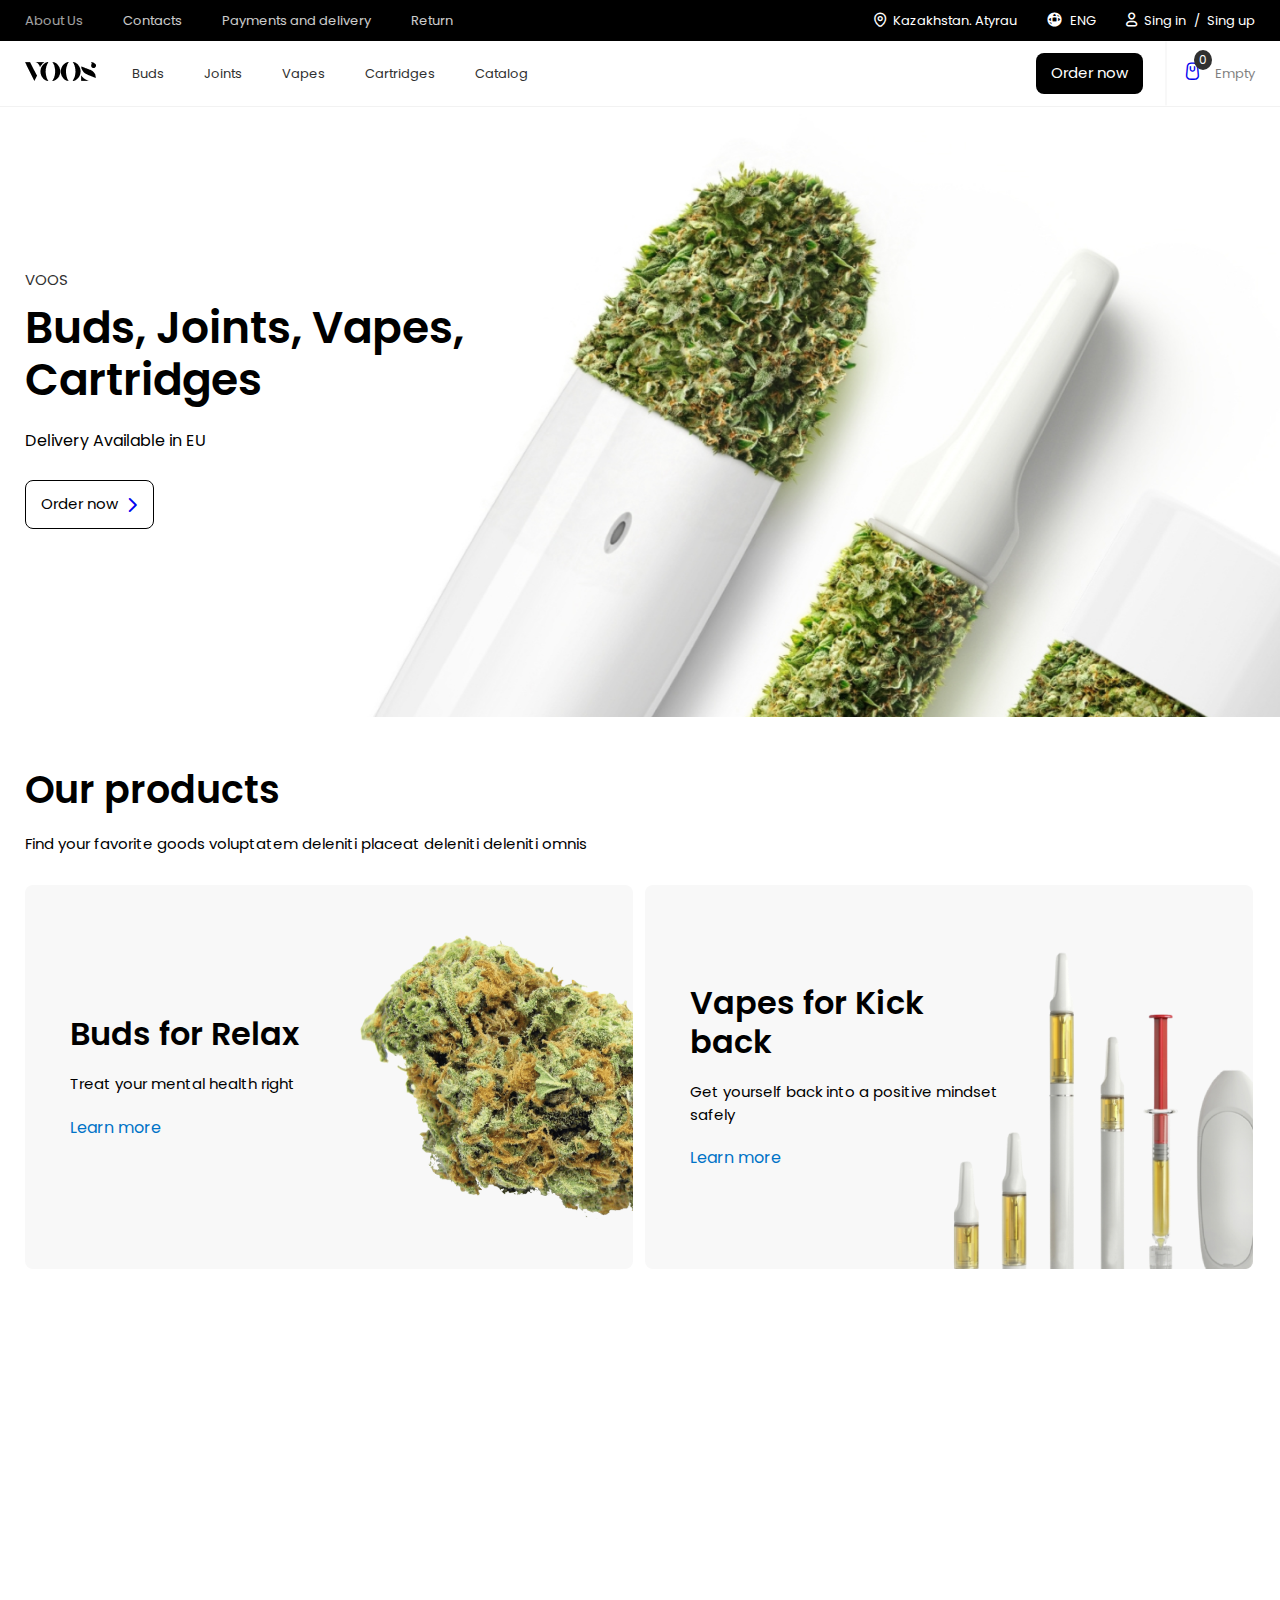
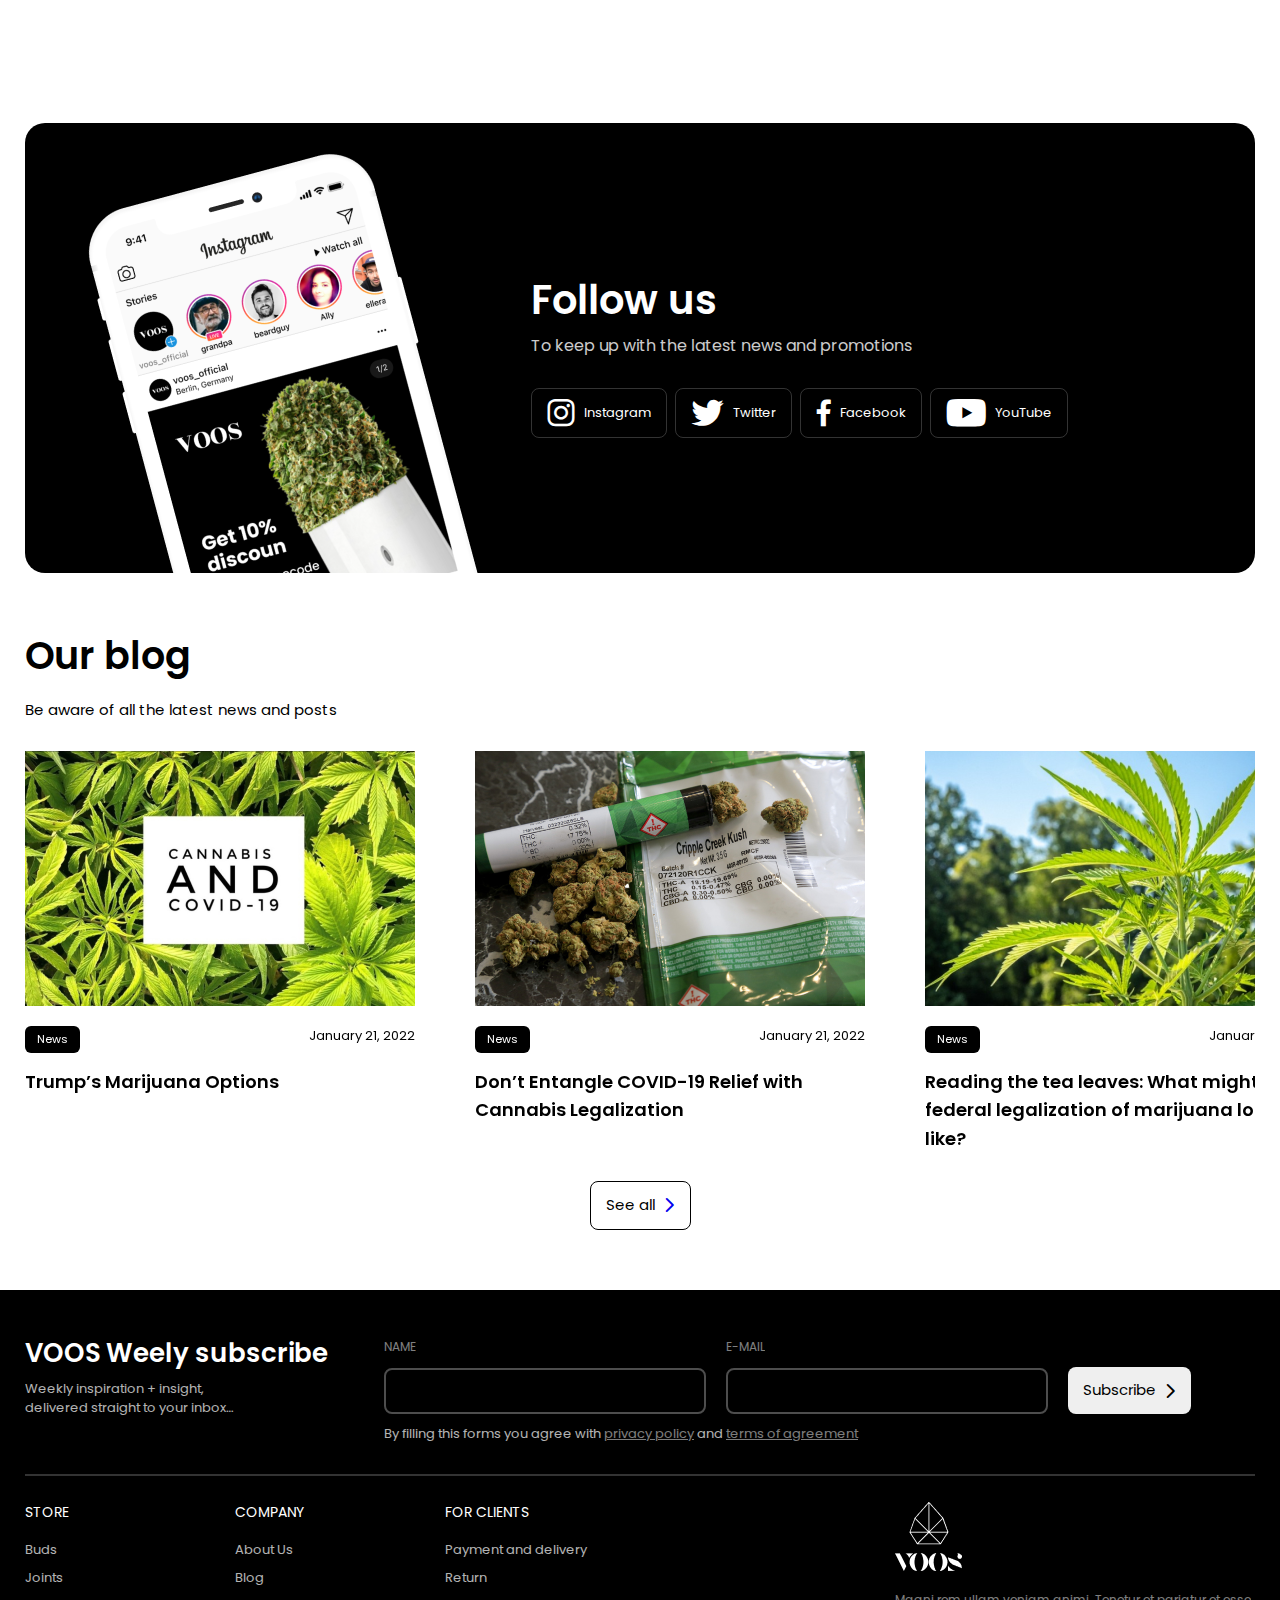
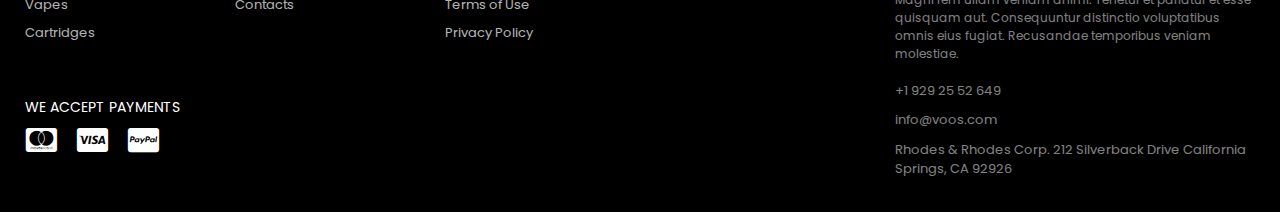
==== index.html @ d0da4917 "start: Voos project" ====
<!DOCTYPE html><html lang="ru" class="page"><head><meta charset="UTF-8"><meta name="viewport" content="width=device-width,initial-scale=1"><link rel="shortcut icon" href="favicon.ico" type="image/x-icon"><meta http-equiv="X-UA-Compatible" content="ie=edge"><meta name="theme-color" content="#111111"><title>Voos</title><link rel="stylesheet" href="css/vendor.css"><link rel="stylesheet" href="css/main.css"><script defer="defer" src="js/main.js"></script></head><body class="main__body"><header class="header"><div class="container"><div class="header-wrapper"><nav class="nav"><ul class="nav-items ul-list-reset"><li class="nav-item list-reset"><a href="#" class="nav-item__link"><h1>About Us</h1></a></li><li class="nav-item list-reset"><a href="#" class="nav-item__link">Contacts</a></li><li class="nav-item list-reset"><a href="#" class="nav-item__link">Payments and delivery</a></li><li class="nav-item list-reset"><a href="#" class="nav-item__link">Return</a></li></ul></nav><div class="header-info"><ul class="header-selects ul-list-reset"><li class="header-select list-reset"><a href="#" class="header-link"><i class="icon-location"></i> <span class="header-link__text">Kazakhstan. Atyrau</span></a></li><li class="header-select list-reset"><a href="#" class="header-link"><i class="icon-Union"></i> <span class="header-link__text">ENG</span></a><div class="dropdown-item dropdown-language"><a href="#" class="dropdown-language__item">Russian</a><a href="#" class="dropdown-language__item">Kazakh</a><a href="#" class="dropdown-language__item">English</a><a href="#" class="dropdown-language__item">French</a></div></li><li class="header-select list-reset"><a href="#" class="header-link"><i class="icon-user"></i> <span class="header-link__text">Sing in</span> <span class="header-link__text">/</span> <span class="header-link__text">Sing up</span></a><div class="dropdown-item dropdown-user"><a href="#" class="dropdown-user__item"><i class="icon-user"></i> User profile</a><a href="#" class="dropdown-user__item"> <i class="icon-settings"></i> Setting</a><a href="#" class="dropdown-user__item"> <i class="icon-orders"></i> Orders</a><a href="#" class="dropdown-user__item"> <i class="icon-sing-out"></i> Sing out</a></div></li></ul></div></div></div></header><div class="menu"><button class="menu__close"></button><div class="menu-top"><picture class="menu-top__img"><img src="img/logo.png" alt=""></picture><a href="#" class="menu-top__link"><i class="icon-Union"></i> <span class="menu-top__text">ENG</span><div class="dropdown-item dropdown-language"><a href="#" class="dropdown-language__item">Russian</a><a href="#" class="dropdown-language__item">Kazakh</a><a href="#" class="dropdown-language__item">English</a><a href="#" class="dropdown-language__item">French</a></div></a></div><div class="menu-product"><h4 class="menu__title">Product</h4><a href="#" class="menu-product__link">Buds</a> <a href="#" class="menu-product__link">Joints</a> <a href="#" class="menu-product__link">Vapes</a> <a href="#" class="menu-product__link">Cartridges</a> <a href="#" class="menu-product__btn"><span class="menu-product__text">All Products</span> <i class="icon-arrow"></i></a></div><div class="menu-list"><h4 class="menu__title">Company</h4><a href="" class="menu-list__link">About Us</a> <a href="" class="menu-list__link">Blog</a> <a href="" class="menu-list__link">Contacts</a></div><div class="menu-list"><h4 class="menu__title">For clients</h4><a href="" class="menu-list__link">Payment and delivery</a> <a href="" class="menu-list__link">Return</a> <a href="" class="menu-list__link">Terms of Use</a> <a href="" class="menu-list__link">Privacy Policy</a></div></div><div class="menu-background"></div><section class="supheader"><div class="container"><div class="supheader-wrapper"><button class="menu-open"><span class="menu-open__item"></span> <span class="menu-open__item"></span> <span class="menu-open__item"></span></button> <a href="#" class="supheader__logo"><img src="img/logo.png" alt="logo"></a><ul class="supheader-nav ul-list-reset"><li class="supheader-nav__item list-reset"><a href="#" class="supheader-nav__link">Buds</a></li><li class="supheader-nav__item list-reset"><a href="#" class="supheader-nav__link">Joints</a></li><li class="supheader-nav__item list-reset"><a href="#" class="supheader-nav__link">Vapes</a></li><li class="supheader-nav__item list-reset"><a href="#" class="supheader-nav__link">Cartridges</a></li><li class="supheader-nav__item list-reset"><a href="#" class="supheader-nav__link">Catalog</a></li></ul><a href="#" class="supheader__btn">Order now</a><div class="supheader-basket"><a href="#" class="supheader-basket__link"><i class="icon-basket"></i> </a><span class="supheader-basket__count">0</span> <a href="#" class="supheader-basket__price"><span>Empty</span></a></div></div></div></section><main class="main"><picture class="main__img animate__animated animate__fadeInRight"><img src="img/main.png" alt="main"></picture><div class="container"><div class="main-wrapper"><div class="main-content animate__animated animate__fadeInLeft"><div class="main-content__suptitle">VOOS</div><h2 class="main-content__title">Buds, Joints, Vapes, Cartridges</h2><div class="main-content__subtitle">Delivery Available in EU</div><a href="#" class="main-content__btn"><span>Order now</span> <i class="icon-arrow"></i></a></div></div></div></main><section class="product"><div class="container"><div class="product-wrapper"><h2 class="site-title">Our products</h2><h5 class="site-subtitle">Find your favorite goods voluptatem deleniti placeat deleniti deleniti omnis</h5><div class="product-cards"><div class="product-card animate__animated animate__fadeInLeft wow"><div class="product-info"><h3 class="product-info__title">Buds for Relax</h3><p class="product-info__text">Treat your mental health right</p><a href="#" class="product-info__link">Learn more</a></div><picture class="product-card__img"><img src="img/buds.png" alt="product"></picture></div><div class="product-card animate__animated animate__fadeInRight wow"><div class="product-info"><h3 class="product-info__title">Vapes for Kick back</h3><p class="product-info__text">Get yourself back into a positive mindset safely</p><a href="#" class="product-info__link">Learn more</a></div><picture class="product-card__img"><img src="img/vapes.png" alt="product"></picture></div><div class="product-card animate__animated animate__fadeInLeft wow"><div class="product-info"><h3 class="product-info__title">Cartridges for Rest</h3><p class="product-info__text">Сhoose the taste that suits your mood today</p><a href="#" class="product-info__link">Learn more</a></div><picture class="product-card__img"><img src="img/cartridges.png" alt="product"></picture></div><div class="product-card animate__animated animate__fadeInRight wow"><div class="product-info"><h3 class="product-info__title">Joints for Chill</h3><p class="product-info__text">Choose an unharmful way to have a rest</p><a href="#" class="product-info__link">Learn more</a></div><picture class="product-card__img"><img src="img/nas.png" alt="product"></picture></div></div></div></div></section><section class="socials"><div class="container"><div class="socials-wrapper"><picture class="socials__img"><img src="img/social.png" alt="socials"></picture><div class="socials-info"><h3 class="socials-info__title">Follow us</h3><p class="socials-info__text">To keep up with the latest news and promotions</p><div class="socials-items"><a href="#" class="socials-items__link"><i class="icon-instagram socials-items__icon"></i> <span class="socials-items__text">Instagram</span> </a><a href="#" class="socials-items__link"><i class="icon-twitter socials-items__icon"></i> <span class="socials-items__text">Twitter</span> </a><a href="#" class="socials-items__link"><i class="icon-facebook socials-items__icon"></i> <span class="socials-items__text">Facebook</span> </a><a href="#" class="socials-items__link"><i class="icon-youtube socials-items__icon"></i> <span class="socials-items__text">YouTube</span></a></div></div></div></div></section><section class="blog"><div class="container"><div class="blog-wrapper"><h2 class="site-title">Our blog</h2><h5 class="site-subtitle">Be aware of all the latest news and posts</h5><div class="swiper blog-slider"><div class="swiper-wrapper blog-cards"><div class="blog-card swiper-slide"><picture class="blog-card__img"><img src="img/cannabis.png" alt="blog-img"></picture><div class="blog-card__info"><span class="blog-card__news">News</span> <span class="blog-card__date">January 21, 2022</span></div><a href="#" class="blog-card__title">Trump’s Marijuana Options</a></div><div class="blog-card swiper-slide"><picture class="blog-card__img"><img src="img/weed.png" alt="blog-img"></picture><div class="blog-card__info"><span class="blog-card__news">News</span> <span class="blog-card__date">January 21, 2022</span></div><a href="#" class="blog-card__title">Don’t Entangle COVID-19 Relief with Cannabis Legalization</a></div><div class="blog-card swiper-slide"><picture class="blog-card__img"><img src="img/maria.png" alt="blog-img"></picture><div class="blog-card__info"><span class="blog-card__news">News</span> <span class="blog-card__date">January 21, 2022</span></div><a href="#" class="blog-card__title">Reading the tea leaves: What might federal legalization of marijuana look like?</a></div></div></div><div class="blog-btn"><a href="#" class="blog-btn__link"><span class="blog-btn__text">See all</span> <i class="icon-arrow blog-btn__icon"></i></a></div></div></div></section><footer class="footer"><div class="container"><div class="footer-wrapper"><div class="footer-top"><div class="footer-content"><h4 class="footer-content__title">VOOS Weely subscribe</h4><p class="footer-content__text">Weekly inspiration + insight,<br>delivered straight to your inbox…</p></div><div class="footer-subscribe"><div class="footer-subscribe__thanks animate__animated"></div><form class="footer-form animate__animated" method="POST"><label class="footer-form__label" for="text"><input class="footer-form__input footer-form__name" id="text" type="text" required> <span class="footer-form__title">Name</span></label> <label class="footer-form__label" for="mail"><input class="footer-form__input footer-form__mail" id="mail" type="email" required> <span class="footer-form__title">E-mail</span></label> <button class="footer-form__btn"><span>Subscribe</span> <i class="icon-arrow"></i></button></form><p class="footer-subscribe__text animate__animated">By filling this forms you agree with <a href="#" class="footer-subscribe__link">privacy policy</a> and <a href="#" class="footer-subscribe__link">terms of agreement</a></p></div></div><div class="footer-bottom"><div class="footer-list"><div class="footer-item"><h5 class="footer-item__title">Store</h5><a href="#" class="footer-item__link">Buds</a> <a href="#" class="footer-item__link">Joints</a> <a href="#" class="footer-item__link">Vapes</a> <a href="#" class="footer-item__link">Cartridges</a></div><div class="footer-item"><h5 class="footer-item__title">Company</h5><a href="#" class="footer-item__link">About Us</a> <a href="#" class="footer-item__link">Blog</a> <a href="#" class="footer-item__link">Contacts</a></div><div class="footer-item"><h5 class="footer-item__title">For clients</h5><a href="#" class="footer-item__link">Payment and delivery</a> <a href="#" class="footer-item__link">Return</a> <a href="#" class="footer-item__link">Terms of Use</a> <a href="#" class="footer-item__link">Privacy Policy</a></div><div class="footer-payment"><h5 class="footer-payment__title">We accept payments</h5><i class="icon-mastercard footer-payment__icon"></i> <i class="icon-visa footer-payment__icon"></i> <i class="icon-paypal footer-payment__icon"></i></div></div><div class="footer-info"><picture class="footer-info__img"><img src="img/logo-full.png" alt="full-logo"></picture><p class="footer-info__text">Magni rem ullam veniam animi. Tenetur et pariatur et esse quisquam aut. Consequuntur distinctio voluptatibus omnis eius fugiat. Recusandae temporibus veniam molestiae.</p><div class="footer-info__contacts"><a href="#" class="footer-info__phone">+1 929 25 52 649</a> <a href="#" class="footer-info__mail">info@voos.com</a><p class="footer-info__adress">Rhodes & Rhodes Corp. 212 Silverback Drive California Springs, CA 92926</p></div></div></div></div></div></footer></body></html>
---- css/main.css ----
@import url(https://fonts.googleapis.com/css2?family=Inter:wght@300;400;500;600;700&family=Poppins:wght@400;500;600;700&display=swap);
:root {
  --black: #000000;
  --white: #ffffff;
  --animate-duration: 1s;
  --animate-delay: 1s;
  --animate-repeat: 1;
}
.custom-checkbox__field:checked + .custom-checkbox__content::after {
  opacity: 1;
}
.custom-checkbox__field:focus + .custom-checkbox__content::before {
  outline: red solid 2px;
  outline-offset: 2px;
}
.custom-checkbox__field:disabled + .custom-checkbox__content {
  opacity: 0.4;
  pointer-events: none;
}
html {
  -webkit-box-sizing: border-box;
  box-sizing: border-box;
}
*,
::after,
::before {
  -webkit-box-sizing: inherit;
  box-sizing: inherit;
}
body {
  font-family: Poppins, sans-serif;
  overflow-x: hidden;
}
img {
  height: auto;
  max-width: 100%;
  -o-object-fit: cover;
  object-fit: cover;
}
a {
  text-decoration: none;
}
h1,
h2,
h3,
h4,
h5,
h6,
p {
  margin: 0;
}
.container {
  margin: 0 auto;
  max-width: 1260px;
  padding: 0 15px;
}
.btn-reset {
  border: none;
  padding: 0;
  background: 0 0;
  cursor: pointer;
}
.list-reset {
  list-style: none;
  margin: 0;
  padding: 0;
}
.ul-list-reset {
  margin: 0;
  padding: 0;
}
.visually-hidden {
  position: absolute;
  overflow: hidden;
  margin: -1px;
  border: 0;
  padding: 0;
  width: 1px;
  height: 1px;
  clip: rect(0 0 0 0);
}
.site-title {
  font-size: 38px;
  line-height: 120%;
  font-weight: 600;
  margin-bottom: 20px;
}
.site-subtitle {
  margin-bottom: 30px;
  font-size: 15px;
  line-height: 150%;
  font-weight: 400;
}
@font-face {
  font-family: icons;
  src: url(../fonts/icons.eot?vy228g);
  src: url(../fonts/icons.eot?vy228g#iefix) format("embedded-opentype"),
    url(../fonts/icons.ttf?vy228g) format("truetype"),
    url(../fonts/icons.woff?vy228g) format("woff"),
    url(../fonts/icons.svg?vy228g#icons) format("svg");
  font-weight: 400;
  font-style: normal;
  font-display: block;
}
[class*=" icon-"]::before,
[class^="icon-"]::before {
  font-family: icons !important;
  speak: never;
  font-style: normal;
  font-weight: 400;
  font-variant: normal;
  text-transform: none;
  line-height: 1;
  -webkit-font-smoothing: antialiased;
  -moz-osx-font-smoothing: grayscale;
}
.icon-arrow:before {
  content: "\e900";
}
.icon-basket:before {
  content: "\e901";
}
.icon-facebook:before {
  content: "\e902";
  color: #fff;
}
.icon-instagram:before {
  content: "\e903";
  color: #fff;
}
.icon-location:before {
  content: "\e904";
  color: #fff;
}
.icon-mastercard:before {
  content: "\e905";
  color: #fff;
}
.icon-orders:before {
  content: "\e906";
}
.icon-paypal:before {
  content: "\e907";
  color: #fff;
}
.icon-settings:before {
  content: "\e908";
}
.icon-sing-out:before {
  content: "\e909";
}
.icon-twitter:before {
  content: "\e90a";
  color: #fff;
}
.icon-Union:before {
  content: "\e90b";
  color: #fff;
}
.icon-user:before {
  content: "\e90c";
  color: #fff;
}
.icon-visa:before {
  content: "\e90d";
  color: #fff;
}
.icon-youtube:before {
  content: "\e90e";
  color: #fff;
} /*!
* animate.css - https://animate.style/
* Version - 4.1.1
* Licensed under the MIT license - http://opensource.org/licenses/MIT
*
* Copyright (c) 2020 Animate.css
*/
.animate__animated {
  -webkit-animation-duration: 1s;
  animation-duration: 1s;
  -webkit-animation-duration: var(--animate-duration);
  animation-duration: var(--animate-duration);
  -webkit-animation-fill-mode: both;
  animation-fill-mode: both;
}
.animate__animated.animate__infinite {
  -webkit-animation-iteration-count: infinite;
  animation-iteration-count: infinite;
}
.animate__animated.animate__repeat-1 {
  -webkit-animation-iteration-count: 1;
  animation-iteration-count: 1;
  -webkit-animation-iteration-count: var(--animate-repeat);
  animation-iteration-count: var(--animate-repeat);
}
.animate__animated.animate__repeat-2 {
  -webkit-animation-iteration-count: 2;
  animation-iteration-count: 2;
  -webkit-animation-iteration-count: calc(var(--animate-repeat) * 2);
  animation-iteration-count: calc(var(--animate-repeat) * 2);
}
.animate__animated.animate__repeat-3 {
  -webkit-animation-iteration-count: 3;
  animation-iteration-count: 3;
  -webkit-animation-iteration-count: calc(var(--animate-repeat) * 3);
  animation-iteration-count: calc(var(--animate-repeat) * 3);
}
.animate__animated.animate__delay-1s {
  -webkit-animation-delay: 1s;
  animation-delay: 1s;
  -webkit-animation-delay: var(--animate-delay);
  animation-delay: var(--animate-delay);
}
.animate__animated.animate__delay-2s {
  -webkit-animation-delay: 2s;
  animation-delay: 2s;
  -webkit-animation-delay: calc(var(--animate-delay) * 2);
  animation-delay: calc(var(--animate-delay) * 2);
}
.animate__animated.animate__delay-3s {
  -webkit-animation-delay: 3s;
  animation-delay: 3s;
  -webkit-animation-delay: calc(var(--animate-delay) * 3);
  animation-delay: calc(var(--animate-delay) * 3);
}
.animate__animated.animate__delay-4s {
  -webkit-animation-delay: 4s;
  animation-delay: 4s;
  -webkit-animation-delay: calc(var(--animate-delay) * 4);
  animation-delay: calc(var(--animate-delay) * 4);
}
.animate__animated.animate__delay-5s {
  -webkit-animation-delay: 5s;
  animation-delay: 5s;
  -webkit-animation-delay: calc(var(--animate-delay) * 5);
  animation-delay: calc(var(--animate-delay) * 5);
}
.animate__animated.animate__faster {
  -webkit-animation-duration: 0.5s;
  animation-duration: 0.5s;
  -webkit-animation-duration: calc(var(--animate-duration) / 2);
  animation-duration: calc(var(--animate-duration) / 2);
}
.animate__animated.animate__fast {
  -webkit-animation-duration: 0.8s;
  animation-duration: 0.8s;
  -webkit-animation-duration: calc(var(--animate-duration) * 0.8);
  animation-duration: calc(var(--animate-duration) * 0.8);
}
.animate__animated.animate__slow {
  -webkit-animation-duration: 2s;
  animation-duration: 2s;
  -webkit-animation-duration: calc(var(--animate-duration) * 2);
  animation-duration: calc(var(--animate-duration) * 2);
}
.animate__animated.animate__slower {
  -webkit-animation-duration: 3s;
  animation-duration: 3s;
  -webkit-animation-duration: calc(var(--animate-duration) * 3);
  animation-duration: calc(var(--animate-duration) * 3);
}
@media (prefers-reduced-motion: reduce), print {
  .animate__animated {
    -webkit-animation-duration: 1ms !important;
    animation-duration: 1ms !important;
    -webkit-transition-duration: 1ms !important;
    -o-transition-duration: 1ms !important;
    transition-duration: 1ms !important;
    -webkit-animation-iteration-count: 1 !important;
    animation-iteration-count: 1 !important;
  }
  .animate__animated[class*="Out"] {
    opacity: 0;
  }
}
@-webkit-keyframes bounce {
  0%,
  20%,
  53%,
  to {
    -webkit-animation-timing-function: cubic-bezier(0.215, 0.61, 0.355, 1);
    animation-timing-function: cubic-bezier(0.215, 0.61, 0.355, 1);
    -webkit-transform: translateZ(0);
    transform: translateZ(0);
  }
  40%,
  43% {
    -webkit-animation-timing-function: cubic-bezier(0.755, 0.05, 0.855, 0.06);
    animation-timing-function: cubic-bezier(0.755, 0.05, 0.855, 0.06);
    -webkit-transform: translate3d(0, -30px, 0) scaleY(1.1);
    transform: translate3d(0, -30px, 0) scaleY(1.1);
  }
  70% {
    -webkit-animation-timing-function: cubic-bezier(0.755, 0.05, 0.855, 0.06);
    animation-timing-function: cubic-bezier(0.755, 0.05, 0.855, 0.06);
    -webkit-transform: translate3d(0, -15px, 0) scaleY(1.05);
    transform: translate3d(0, -15px, 0) scaleY(1.05);
  }
  80% {
    -webkit-transition-timing-function: cubic-bezier(0.215, 0.61, 0.355, 1);
    transition-timing-function: cubic-bezier(0.215, 0.61, 0.355, 1);
    -webkit-transform: translateZ(0) scaleY(0.95);
    transform: translateZ(0) scaleY(0.95);
  }
  90% {
    -webkit-transform: translate3d(0, -4px, 0) scaleY(1.02);
    transform: translate3d(0, -4px, 0) scaleY(1.02);
  }
}
@keyframes bounce {
  0%,
  20%,
  53%,
  to {
    -webkit-animation-timing-function: cubic-bezier(0.215, 0.61, 0.355, 1);
    animation-timing-function: cubic-bezier(0.215, 0.61, 0.355, 1);
    -webkit-transform: translateZ(0);
    transform: translateZ(0);
  }
  40%,
  43% {
    -webkit-animation-timing-function: cubic-bezier(0.755, 0.05, 0.855, 0.06);
    animation-timing-function: cubic-bezier(0.755, 0.05, 0.855, 0.06);
    -webkit-transform: translate3d(0, -30px, 0) scaleY(1.1);
    transform: translate3d(0, -30px, 0) scaleY(1.1);
  }
  70% {
    -webkit-animation-timing-function: cubic-bezier(0.755, 0.05, 0.855, 0.06);
    animation-timing-function: cubic-bezier(0.755, 0.05, 0.855, 0.06);
    -webkit-transform: translate3d(0, -15px, 0) scaleY(1.05);
    transform: translate3d(0, -15px, 0) scaleY(1.05);
  }
  80% {
    -webkit-transition-timing-function: cubic-bezier(0.215, 0.61, 0.355, 1);
    -o-transition-timing-function: cubic-bezier(0.215, 0.61, 0.355, 1);
    transition-timing-function: cubic-bezier(0.215, 0.61, 0.355, 1);
    -webkit-transform: translateZ(0) scaleY(0.95);
    transform: translateZ(0) scaleY(0.95);
  }
  90% {
    -webkit-transform: translate3d(0, -4px, 0) scaleY(1.02);
    transform: translate3d(0, -4px, 0) scaleY(1.02);
  }
}
.animate__bounce {
  -webkit-animation-name: bounce;
  animation-name: bounce;
  -webkit-transform-origin: center bottom;
  -ms-transform-origin: center bottom;
  transform-origin: center bottom;
}
@-webkit-keyframes flash {
  0%,
  50%,
  to {
    opacity: 1;
  }
  25%,
  75% {
    opacity: 0;
  }
}
@keyframes flash {
  0%,
  50%,
  to {
    opacity: 1;
  }
  25%,
  75% {
    opacity: 0;
  }
}
.animate__flash {
  -webkit-animation-name: flash;
  animation-name: flash;
}
@-webkit-keyframes pulse {
  0%,
  to {
    -webkit-transform: scaleX(1);
    transform: scaleX(1);
  }
  50% {
    -webkit-transform: scale3d(1.05, 1.05, 1.05);
    transform: scale3d(1.05, 1.05, 1.05);
  }
}
@keyframes pulse {
  0%,
  to {
    -webkit-transform: scaleX(1);
    transform: scaleX(1);
  }
  50% {
    -webkit-transform: scale3d(1.05, 1.05, 1.05);
    transform: scale3d(1.05, 1.05, 1.05);
  }
}
.animate__pulse {
  -webkit-animation-name: pulse;
  animation-name: pulse;
  -webkit-animation-timing-function: ease-in-out;
  animation-timing-function: ease-in-out;
}
@-webkit-keyframes rubberBand {
  0%,
  to {
    -webkit-transform: scaleX(1);
    transform: scaleX(1);
  }
  30% {
    -webkit-transform: scale3d(1.25, 0.75, 1);
    transform: scale3d(1.25, 0.75, 1);
  }
  40% {
    -webkit-transform: scale3d(0.75, 1.25, 1);
    transform: scale3d(0.75, 1.25, 1);
  }
  50% {
    -webkit-transform: scale3d(1.15, 0.85, 1);
    transform: scale3d(1.15, 0.85, 1);
  }
  65% {
    -webkit-transform: scale3d(0.95, 1.05, 1);
    transform: scale3d(0.95, 1.05, 1);
  }
  75% {
    -webkit-transform: scale3d(1.05, 0.95, 1);
    transform: scale3d(1.05, 0.95, 1);
  }
}
@keyframes rubberBand {
  0%,
  to {
    -webkit-transform: scaleX(1);
    transform: scaleX(1);
  }
  30% {
    -webkit-transform: scale3d(1.25, 0.75, 1);
    transform: scale3d(1.25, 0.75, 1);
  }
  40% {
    -webkit-transform: scale3d(0.75, 1.25, 1);
    transform: scale3d(0.75, 1.25, 1);
  }
  50% {
    -webkit-transform: scale3d(1.15, 0.85, 1);
    transform: scale3d(1.15, 0.85, 1);
  }
  65% {
    -webkit-transform: scale3d(0.95, 1.05, 1);
    transform: scale3d(0.95, 1.05, 1);
  }
  75% {
    -webkit-transform: scale3d(1.05, 0.95, 1);
    transform: scale3d(1.05, 0.95, 1);
  }
}
.animate__rubberBand {
  -webkit-animation-name: rubberBand;
  animation-name: rubberBand;
}
@-webkit-keyframes shakeX {
  0%,
  to {
    -webkit-transform: translateZ(0);
    transform: translateZ(0);
  }
  10%,
  30%,
  50%,
  70%,
  90% {
    -webkit-transform: translate3d(-10px, 0, 0);
    transform: translate3d(-10px, 0, 0);
  }
  20%,
  40%,
  60%,
  80% {
    -webkit-transform: translate3d(10px, 0, 0);
    transform: translate3d(10px, 0, 0);
  }
}
@keyframes shakeX {
  0%,
  to {
    -webkit-transform: translateZ(0);
    transform: translateZ(0);
  }
  10%,
  30%,
  50%,
  70%,
  90% {
    -webkit-transform: translate3d(-10px, 0, 0);
    transform: translate3d(-10px, 0, 0);
  }
  20%,
  40%,
  60%,
  80% {
    -webkit-transform: translate3d(10px, 0, 0);
    transform: translate3d(10px, 0, 0);
  }
}
.animate__shakeX {
  -webkit-animation-name: shakeX;
  animation-name: shakeX;
}
@-webkit-keyframes shakeY {
  0%,
  to {
    -webkit-transform: translateZ(0);
    transform: translateZ(0);
  }
  10%,
  30%,
  50%,
  70%,
  90% {
    -webkit-transform: translate3d(0, -10px, 0);
    transform: translate3d(0, -10px, 0);
  }
  20%,
  40%,
  60%,
  80% {
    -webkit-transform: translate3d(0, 10px, 0);
    transform: translate3d(0, 10px, 0);
  }
}
@keyframes shakeY {
  0%,
  to {
    -webkit-transform: translateZ(0);
    transform: translateZ(0);
  }
  10%,
  30%,
  50%,
  70%,
  90% {
    -webkit-transform: translate3d(0, -10px, 0);
    transform: translate3d(0, -10px, 0);
  }
  20%,
  40%,
  60%,
  80% {
    -webkit-transform: translate3d(0, 10px, 0);
    transform: translate3d(0, 10px, 0);
  }
}
.animate__shakeY {
  -webkit-animation-name: shakeY;
  animation-name: shakeY;
}
@-webkit-keyframes headShake {
  0% {
    -webkit-transform: translateX(0);
    transform: translateX(0);
  }
  6.5% {
    -webkit-transform: translateX(-6px) rotateY(-9deg);
    transform: translateX(-6px) rotateY(-9deg);
  }
  18.5% {
    -webkit-transform: translateX(5px) rotateY(7deg);
    transform: translateX(5px) rotateY(7deg);
  }
  31.5% {
    -webkit-transform: translateX(-3px) rotateY(-5deg);
    transform: translateX(-3px) rotateY(-5deg);
  }
  43.5% {
    -webkit-transform: translateX(2px) rotateY(3deg);
    transform: translateX(2px) rotateY(3deg);
  }
  50% {
    -webkit-transform: translateX(0);
    transform: translateX(0);
  }
}
@keyframes headShake {
  0% {
    -webkit-transform: translateX(0);
    transform: translateX(0);
  }
  6.5% {
    -webkit-transform: translateX(-6px) rotateY(-9deg);
    transform: translateX(-6px) rotateY(-9deg);
  }
  18.5% {
    -webkit-transform: translateX(5px) rotateY(7deg);
    transform: translateX(5px) rotateY(7deg);
  }
  31.5% {
    -webkit-transform: translateX(-3px) rotateY(-5deg);
    transform: translateX(-3px) rotateY(-5deg);
  }
  43.5% {
    -webkit-transform: translateX(2px) rotateY(3deg);
    transform: translateX(2px) rotateY(3deg);
  }
  50% {
    -webkit-transform: translateX(0);
    transform: translateX(0);
  }
}
.animate__headShake {
  -webkit-animation-timing-function: ease-in-out;
  animation-timing-function: ease-in-out;
  -webkit-animation-name: headShake;
  animation-name: headShake;
}
@-webkit-keyframes swing {
  20% {
    -webkit-transform: rotate(15deg);
    transform: rotate(15deg);
  }
  40% {
    -webkit-transform: rotate(-10deg);
    transform: rotate(-10deg);
  }
  60% {
    -webkit-transform: rotate(5deg);
    transform: rotate(5deg);
  }
  80% {
    -webkit-transform: rotate(-5deg);
    transform: rotate(-5deg);
  }
  to {
    -webkit-transform: rotate(0);
    transform: rotate(0);
  }
}
@keyframes swing {
  20% {
    -webkit-transform: rotate(15deg);
    transform: rotate(15deg);
  }
  40% {
    -webkit-transform: rotate(-10deg);
    transform: rotate(-10deg);
  }
  60% {
    -webkit-transform: rotate(5deg);
    transform: rotate(5deg);
  }
  80% {
    -webkit-transform: rotate(-5deg);
    transform: rotate(-5deg);
  }
  to {
    -webkit-transform: rotate(0);
    transform: rotate(0);
  }
}
.animate__swing {
  -webkit-transform-origin: top center;
  -ms-transform-origin: top center;
  transform-origin: top center;
  -webkit-animation-name: swing;
  animation-name: swing;
}
@-webkit-keyframes tada {
  0%,
  to {
    -webkit-transform: scaleX(1);
    transform: scaleX(1);
  }
  10%,
  20% {
    -webkit-transform: scale3d(0.9, 0.9, 0.9) rotate(-3deg);
    transform: scale3d(0.9, 0.9, 0.9) rotate(-3deg);
  }
  30%,
  50%,
  70%,
  90% {
    -webkit-transform: scale3d(1.1, 1.1, 1.1) rotate(3deg);
    transform: scale3d(1.1, 1.1, 1.1) rotate(3deg);
  }
  40%,
  60%,
  80% {
    -webkit-transform: scale3d(1.1, 1.1, 1.1) rotate(-3deg);
    transform: scale3d(1.1, 1.1, 1.1) rotate(-3deg);
  }
}
@keyframes tada {
  0%,
  to {
    -webkit-transform: scaleX(1);
    transform: scaleX(1);
  }
  10%,
  20% {
    -webkit-transform: scale3d(0.9, 0.9, 0.9) rotate(-3deg);
    transform: scale3d(0.9, 0.9, 0.9) rotate(-3deg);
  }
  30%,
  50%,
  70%,
  90% {
    -webkit-transform: scale3d(1.1, 1.1, 1.1) rotate(3deg);
    transform: scale3d(1.1, 1.1, 1.1) rotate(3deg);
  }
  40%,
  60%,
  80% {
    -webkit-transform: scale3d(1.1, 1.1, 1.1) rotate(-3deg);
    transform: scale3d(1.1, 1.1, 1.1) rotate(-3deg);
  }
}
.animate__tada {
  -webkit-animation-name: tada;
  animation-name: tada;
}
@-webkit-keyframes wobble {
  0%,
  to {
    -webkit-transform: translateZ(0);
    transform: translateZ(0);
  }
  15% {
    -webkit-transform: translate3d(-25%, 0, 0) rotate(-5deg);
    transform: translate3d(-25%, 0, 0) rotate(-5deg);
  }
  30% {
    -webkit-transform: translate3d(20%, 0, 0) rotate(3deg);
    transform: translate3d(20%, 0, 0) rotate(3deg);
  }
  45% {
    -webkit-transform: translate3d(-15%, 0, 0) rotate(-3deg);
    transform: translate3d(-15%, 0, 0) rotate(-3deg);
  }
  60% {
    -webkit-transform: translate3d(10%, 0, 0) rotate(2deg);
    transform: translate3d(10%, 0, 0) rotate(2deg);
  }
  75% {
    -webkit-transform: translate3d(-5%, 0, 0) rotate(-1deg);
    transform: translate3d(-5%, 0, 0) rotate(-1deg);
  }
}
@keyframes wobble {
  0%,
  to {
    -webkit-transform: translateZ(0);
    transform: translateZ(0);
  }
  15% {
    -webkit-transform: translate3d(-25%, 0, 0) rotate(-5deg);
    transform: translate3d(-25%, 0, 0) rotate(-5deg);
  }
  30% {
    -webkit-transform: translate3d(20%, 0, 0) rotate(3deg);
    transform: translate3d(20%, 0, 0) rotate(3deg);
  }
  45% {
    -webkit-transform: translate3d(-15%, 0, 0) rotate(-3deg);
    transform: translate3d(-15%, 0, 0) rotate(-3deg);
  }
  60% {
    -webkit-transform: translate3d(10%, 0, 0) rotate(2deg);
    transform: translate3d(10%, 0, 0) rotate(2deg);
  }
  75% {
    -webkit-transform: translate3d(-5%, 0, 0) rotate(-1deg);
    transform: translate3d(-5%, 0, 0) rotate(-1deg);
  }
}
.animate__wobble {
  -webkit-animation-name: wobble;
  animation-name: wobble;
}
@-webkit-keyframes jello {
  0%,
  11.1%,
  to {
    -webkit-transform: translateZ(0);
    transform: translateZ(0);
  }
  22.2% {
    -webkit-transform: skewX(-12.5deg) skewY(-12.5deg);
    transform: skewX(-12.5deg) skewY(-12.5deg);
  }
  33.3% {
    -webkit-transform: skewX(6.25deg) skewY(6.25deg);
    transform: skewX(6.25deg) skewY(6.25deg);
  }
  44.4% {
    -webkit-transform: skewX(-3.125deg) skewY(-3.125deg);
    transform: skewX(-3.125deg) skewY(-3.125deg);
  }
  55.5% {
    -webkit-transform: skewX(1.5625deg) skewY(1.5625deg);
    transform: skewX(1.5625deg) skewY(1.5625deg);
  }
  66.6% {
    -webkit-transform: skewX(-0.78125deg) skewY(-0.78125deg);
    transform: skewX(-0.78125deg) skewY(-0.78125deg);
  }
  77.7% {
    -webkit-transform: skewX(0.390625deg) skewY(0.390625deg);
    transform: skewX(0.390625deg) skewY(0.390625deg);
  }
  88.8% {
    -webkit-transform: skewX(-0.1953125deg) skewY(-0.1953125deg);
    transform: skewX(-0.1953125deg) skewY(-0.1953125deg);
  }
}
@keyframes jello {
  0%,
  11.1%,
  to {
    -webkit-transform: translateZ(0);
    transform: translateZ(0);
  }
  22.2% {
    -webkit-transform: skewX(-12.5deg) skewY(-12.5deg);
    transform: skewX(-12.5deg) skewY(-12.5deg);
  }
  33.3% {
    -webkit-transform: skewX(6.25deg) skewY(6.25deg);
    transform: skewX(6.25deg) skewY(6.25deg);
  }
  44.4% {
    -webkit-transform: skewX(-3.125deg) skewY(-3.125deg);
    transform: skewX(-3.125deg) skewY(-3.125deg);
  }
  55.5% {
    -webkit-transform: skewX(1.5625deg) skewY(1.5625deg);
    transform: skewX(1.5625deg) skewY(1.5625deg);
  }
  66.6% {
    -webkit-transform: skewX(-0.78125deg) skewY(-0.78125deg);
    transform: skewX(-0.78125deg) skewY(-0.78125deg);
  }
  77.7% {
    -webkit-transform: skewX(0.390625deg) skewY(0.390625deg);
    transform: skewX(0.390625deg) skewY(0.390625deg);
  }
  88.8% {
    -webkit-transform: skewX(-0.1953125deg) skewY(-0.1953125deg);
    transform: skewX(-0.1953125deg) skewY(-0.1953125deg);
  }
}
.animate__jello {
  -webkit-animation-name: jello;
  animation-name: jello;
  -webkit-transform-origin: center;
  -ms-transform-origin: center;
  transform-origin: center;
}
@-webkit-keyframes heartBeat {
  0%,
  28%,
  70% {
    -webkit-transform: scale(1);
    transform: scale(1);
  }
  14%,
  42% {
    -webkit-transform: scale(1.3);
    transform: scale(1.3);
  }
}
@keyframes heartBeat {
  0%,
  28%,
  70% {
    -webkit-transform: scale(1);
    transform: scale(1);
  }
  14%,
  42% {
    -webkit-transform: scale(1.3);
    transform: scale(1.3);
  }
}
.animate__heartBeat {
  -webkit-animation-name: heartBeat;
  animation-name: heartBeat;
  -webkit-animation-duration: 1.3s;
  animation-duration: 1.3s;
  -webkit-animation-duration: calc(var(--animate-duration) * 1.3);
  animation-duration: calc(var(--animate-duration) * 1.3);
  -webkit-animation-timing-function: ease-in-out;
  animation-timing-function: ease-in-out;
}
@-webkit-keyframes backInDown {
  0% {
    -webkit-transform: translateY(-1200px) scale(0.7);
    transform: translateY(-1200px) scale(0.7);
    opacity: 0.7;
  }
  80% {
    -webkit-transform: translateY(0) scale(0.7);
    transform: translateY(0) scale(0.7);
    opacity: 0.7;
  }
  to {
    -webkit-transform: scale(1);
    transform: scale(1);
    opacity: 1;
  }
}
@keyframes backInDown {
  0% {
    -webkit-transform: translateY(-1200px) scale(0.7);
    transform: translateY(-1200px) scale(0.7);
    opacity: 0.7;
  }
  80% {
    -webkit-transform: translateY(0) scale(0.7);
    transform: translateY(0) scale(0.7);
    opacity: 0.7;
  }
  to {
    -webkit-transform: scale(1);
    transform: scale(1);
    opacity: 1;
  }
}
.animate__backInDown {
  -webkit-animation-name: backInDown;
  animation-name: backInDown;
}
@-webkit-keyframes backInLeft {
  0% {
    -webkit-transform: translateX(-2000px) scale(0.7);
    transform: translateX(-2000px) scale(0.7);
    opacity: 0.7;
  }
  80% {
    -webkit-transform: translateX(0) scale(0.7);
    transform: translateX(0) scale(0.7);
    opacity: 0.7;
  }
  to {
    -webkit-transform: scale(1);
    transform: scale(1);
    opacity: 1;
  }
}
@keyframes backInLeft {
  0% {
    -webkit-transform: translateX(-2000px) scale(0.7);
    transform: translateX(-2000px) scale(0.7);
    opacity: 0.7;
  }
  80% {
    -webkit-transform: translateX(0) scale(0.7);
    transform: translateX(0) scale(0.7);
    opacity: 0.7;
  }
  to {
    -webkit-transform: scale(1);
    transform: scale(1);
    opacity: 1;
  }
}
.animate__backInLeft {
  -webkit-animation-name: backInLeft;
  animation-name: backInLeft;
}
@-webkit-keyframes backInRight {
  0% {
    -webkit-transform: translateX(2000px) scale(0.7);
    transform: translateX(2000px) scale(0.7);
    opacity: 0.7;
  }
  80% {
    -webkit-transform: translateX(0) scale(0.7);
    transform: translateX(0) scale(0.7);
    opacity: 0.7;
  }
  to {
    -webkit-transform: scale(1);
    transform: scale(1);
    opacity: 1;
  }
}
@keyframes backInRight {
  0% {
    -webkit-transform: translateX(2000px) scale(0.7);
    transform: translateX(2000px) scale(0.7);
    opacity: 0.7;
  }
  80% {
    -webkit-transform: translateX(0) scale(0.7);
    transform: translateX(0) scale(0.7);
    opacity: 0.7;
  }
  to {
    -webkit-transform: scale(1);
    transform: scale(1);
    opacity: 1;
  }
}
.animate__backInRight {
  -webkit-animation-name: backInRight;
  animation-name: backInRight;
}
@-webkit-keyframes backInUp {
  0% {
    -webkit-transform: translateY(1200px) scale(0.7);
    transform: translateY(1200px) scale(0.7);
    opacity: 0.7;
  }
  80% {
    -webkit-transform: translateY(0) scale(0.7);
    transform: translateY(0) scale(0.7);
    opacity: 0.7;
  }
  to {
    -webkit-transform: scale(1);
    transform: scale(1);
    opacity: 1;
  }
}
@keyframes backInUp {
  0% {
    -webkit-transform: translateY(1200px) scale(0.7);
    transform: translateY(1200px) scale(0.7);
    opacity: 0.7;
  }
  80% {
    -webkit-transform: translateY(0) scale(0.7);
    transform: translateY(0) scale(0.7);
    opacity: 0.7;
  }
  to {
    -webkit-transform: scale(1);
    transform: scale(1);
    opacity: 1;
  }
}
.animate__backInUp {
  -webkit-animation-name: backInUp;
  animation-name: backInUp;
}
@-webkit-keyframes backOutDown {
  0% {
    -webkit-transform: scale(1);
    transform: scale(1);
    opacity: 1;
  }
  20% {
    -webkit-transform: translateY(0) scale(0.7);
    transform: translateY(0) scale(0.7);
    opacity: 0.7;
  }
  to {
    -webkit-transform: translateY(700px) scale(0.7);
    transform: translateY(700px) scale(0.7);
    opacity: 0.7;
  }
}
@keyframes backOutDown {
  0% {
    -webkit-transform: scale(1);
    transform: scale(1);
    opacity: 1;
  }
  20% {
    -webkit-transform: translateY(0) scale(0.7);
    transform: translateY(0) scale(0.7);
    opacity: 0.7;
  }
  to {
    -webkit-transform: translateY(700px) scale(0.7);
    transform: translateY(700px) scale(0.7);
    opacity: 0.7;
  }
}
.animate__backOutDown {
  -webkit-animation-name: backOutDown;
  animation-name: backOutDown;
}
@-webkit-keyframes backOutLeft {
  0% {
    -webkit-transform: scale(1);
    transform: scale(1);
    opacity: 1;
  }
  20% {
    -webkit-transform: translateX(0) scale(0.7);
    transform: translateX(0) scale(0.7);
    opacity: 0.7;
  }
  to {
    -webkit-transform: translateX(-2000px) scale(0.7);
    transform: translateX(-2000px) scale(0.7);
    opacity: 0.7;
  }
}
@keyframes backOutLeft {
  0% {
    -webkit-transform: scale(1);
    transform: scale(1);
    opacity: 1;
  }
  20% {
    -webkit-transform: translateX(0) scale(0.7);
    transform: translateX(0) scale(0.7);
    opacity: 0.7;
  }
  to {
    -webkit-transform: translateX(-2000px) scale(0.7);
    transform: translateX(-2000px) scale(0.7);
    opacity: 0.7;
  }
}
.animate__backOutLeft {
  -webkit-animation-name: backOutLeft;
  animation-name: backOutLeft;
}
@-webkit-keyframes backOutRight {
  0% {
    -webkit-transform: scale(1);
    transform: scale(1);
    opacity: 1;
  }
  20% {
    -webkit-transform: translateX(0) scale(0.7);
    transform: translateX(0) scale(0.7);
    opacity: 0.7;
  }
  to {
    -webkit-transform: translateX(2000px) scale(0.7);
    transform: translateX(2000px) scale(0.7);
    opacity: 0.7;
  }
}
@keyframes backOutRight {
  0% {
    -webkit-transform: scale(1);
    transform: scale(1);
    opacity: 1;
  }
  20% {
    -webkit-transform: translateX(0) scale(0.7);
    transform: translateX(0) scale(0.7);
    opacity: 0.7;
  }
  to {
    -webkit-transform: translateX(2000px) scale(0.7);
    transform: translateX(2000px) scale(0.7);
    opacity: 0.7;
  }
}
.animate__backOutRight {
  -webkit-animation-name: backOutRight;
  animation-name: backOutRight;
}
@-webkit-keyframes backOutUp {
  0% {
    -webkit-transform: scale(1);
    transform: scale(1);
    opacity: 1;
  }
  20% {
    -webkit-transform: translateY(0) scale(0.7);
    transform: translateY(0) scale(0.7);
    opacity: 0.7;
  }
  to {
    -webkit-transform: translateY(-700px) scale(0.7);
    transform: translateY(-700px) scale(0.7);
    opacity: 0.7;
  }
}
@keyframes backOutUp {
  0% {
    -webkit-transform: scale(1);
    transform: scale(1);
    opacity: 1;
  }
  20% {
    -webkit-transform: translateY(0) scale(0.7);
    transform: translateY(0) scale(0.7);
    opacity: 0.7;
  }
  to {
    -webkit-transform: translateY(-700px) scale(0.7);
    transform: translateY(-700px) scale(0.7);
    opacity: 0.7;
  }
}
.animate__backOutUp {
  -webkit-animation-name: backOutUp;
  animation-name: backOutUp;
}
@-webkit-keyframes bounceIn {
  0%,
  20%,
  40%,
  60%,
  80%,
  to {
    -webkit-animation-timing-function: cubic-bezier(0.215, 0.61, 0.355, 1);
    animation-timing-function: cubic-bezier(0.215, 0.61, 0.355, 1);
  }
  0% {
    opacity: 0;
    -webkit-transform: scale3d(0.3, 0.3, 0.3);
    transform: scale3d(0.3, 0.3, 0.3);
  }
  20% {
    -webkit-transform: scale3d(1.1, 1.1, 1.1);
    transform: scale3d(1.1, 1.1, 1.1);
  }
  40% {
    -webkit-transform: scale3d(0.9, 0.9, 0.9);
    transform: scale3d(0.9, 0.9, 0.9);
  }
  60% {
    opacity: 1;
    -webkit-transform: scale3d(1.03, 1.03, 1.03);
    transform: scale3d(1.03, 1.03, 1.03);
  }
  80% {
    -webkit-transform: scale3d(0.97, 0.97, 0.97);
    transform: scale3d(0.97, 0.97, 0.97);
  }
  to {
    opacity: 1;
    -webkit-transform: scaleX(1);
    transform: scaleX(1);
  }
}
@keyframes bounceIn {
  0%,
  20%,
  40%,
  60%,
  80%,
  to {
    -webkit-animation-timing-function: cubic-bezier(0.215, 0.61, 0.355, 1);
    animation-timing-function: cubic-bezier(0.215, 0.61, 0.355, 1);
  }
  0% {
    opacity: 0;
    -webkit-transform: scale3d(0.3, 0.3, 0.3);
    transform: scale3d(0.3, 0.3, 0.3);
  }
  20% {
    -webkit-transform: scale3d(1.1, 1.1, 1.1);
    transform: scale3d(1.1, 1.1, 1.1);
  }
  40% {
    -webkit-transform: scale3d(0.9, 0.9, 0.9);
    transform: scale3d(0.9, 0.9, 0.9);
  }
  60% {
    opacity: 1;
    -webkit-transform: scale3d(1.03, 1.03, 1.03);
    transform: scale3d(1.03, 1.03, 1.03);
  }
  80% {
    -webkit-transform: scale3d(0.97, 0.97, 0.97);
    transform: scale3d(0.97, 0.97, 0.97);
  }
  to {
    opacity: 1;
    -webkit-transform: scaleX(1);
    transform: scaleX(1);
  }
}
.animate__bounceIn {
  -webkit-animation-duration: 0.75s;
  animation-duration: 0.75s;
  -webkit-animation-duration: calc(var(--animate-duration) * 0.75);
  animation-duration: calc(var(--animate-duration) * 0.75);
  -webkit-animation-name: bounceIn;
  animation-name: bounceIn;
}
@-webkit-keyframes bounceInDown {
  0%,
  60%,
  75%,
  90%,
  to {
    -webkit-animation-timing-function: cubic-bezier(0.215, 0.61, 0.355, 1);
    animation-timing-function: cubic-bezier(0.215, 0.61, 0.355, 1);
  }
  0% {
    opacity: 0;
    -webkit-transform: translate3d(0, -3000px, 0) scaleY(3);
    transform: translate3d(0, -3000px, 0) scaleY(3);
  }
  60% {
    opacity: 1;
    -webkit-transform: translate3d(0, 25px, 0) scaleY(0.9);
    transform: translate3d(0, 25px, 0) scaleY(0.9);
  }
  75% {
    -webkit-transform: translate3d(0, -10px, 0) scaleY(0.95);
    transform: translate3d(0, -10px, 0) scaleY(0.95);
  }
  90% {
    -webkit-transform: translate3d(0, 5px, 0) scaleY(0.985);
    transform: translate3d(0, 5px, 0) scaleY(0.985);
  }
  to {
    -webkit-transform: translateZ(0);
    transform: translateZ(0);
  }
}
@keyframes bounceInDown {
  0%,
  60%,
  75%,
  90%,
  to {
    -webkit-animation-timing-function: cubic-bezier(0.215, 0.61, 0.355, 1);
    animation-timing-function: cubic-bezier(0.215, 0.61, 0.355, 1);
  }
  0% {
    opacity: 0;
    -webkit-transform: translate3d(0, -3000px, 0) scaleY(3);
    transform: translate3d(0, -3000px, 0) scaleY(3);
  }
  60% {
    opacity: 1;
    -webkit-transform: translate3d(0, 25px, 0) scaleY(0.9);
    transform: translate3d(0, 25px, 0) scaleY(0.9);
  }
  75% {
    -webkit-transform: translate3d(0, -10px, 0) scaleY(0.95);
    transform: translate3d(0, -10px, 0) scaleY(0.95);
  }
  90% {
    -webkit-transform: translate3d(0, 5px, 0) scaleY(0.985);
    transform: translate3d(0, 5px, 0) scaleY(0.985);
  }
  to {
    -webkit-transform: translateZ(0);
    transform: translateZ(0);
  }
}
.animate__bounceInDown {
  -webkit-animation-name: bounceInDown;
  animation-name: bounceInDown;
}
@-webkit-keyframes bounceInLeft {
  0%,
  60%,
  75%,
  90%,
  to {
    -webkit-animation-timing-function: cubic-bezier(0.215, 0.61, 0.355, 1);
    animation-timing-function: cubic-bezier(0.215, 0.61, 0.355, 1);
  }
  0% {
    opacity: 0;
    -webkit-transform: translate3d(-3000px, 0, 0) scaleX(3);
    transform: translate3d(-3000px, 0, 0) scaleX(3);
  }
  60% {
    opacity: 1;
    -webkit-transform: translate3d(25px, 0, 0) scaleX(1);
    transform: translate3d(25px, 0, 0) scaleX(1);
  }
  75% {
    -webkit-transform: translate3d(-10px, 0, 0) scaleX(0.98);
    transform: translate3d(-10px, 0, 0) scaleX(0.98);
  }
  90% {
    -webkit-transform: translate3d(5px, 0, 0) scaleX(0.995);
    transform: translate3d(5px, 0, 0) scaleX(0.995);
  }
  to {
    -webkit-transform: translateZ(0);
    transform: translateZ(0);
  }
}
@keyframes bounceInLeft {
  0%,
  60%,
  75%,
  90%,
  to {
    -webkit-animation-timing-function: cubic-bezier(0.215, 0.61, 0.355, 1);
    animation-timing-function: cubic-bezier(0.215, 0.61, 0.355, 1);
  }
  0% {
    opacity: 0;
    -webkit-transform: translate3d(-3000px, 0, 0) scaleX(3);
    transform: translate3d(-3000px, 0, 0) scaleX(3);
  }
  60% {
    opacity: 1;
    -webkit-transform: translate3d(25px, 0, 0) scaleX(1);
    transform: translate3d(25px, 0, 0) scaleX(1);
  }
  75% {
    -webkit-transform: translate3d(-10px, 0, 0) scaleX(0.98);
    transform: translate3d(-10px, 0, 0) scaleX(0.98);
  }
  90% {
    -webkit-transform: translate3d(5px, 0, 0) scaleX(0.995);
    transform: translate3d(5px, 0, 0) scaleX(0.995);
  }
  to {
    -webkit-transform: translateZ(0);
    transform: translateZ(0);
  }
}
.animate__bounceInLeft {
  -webkit-animation-name: bounceInLeft;
  animation-name: bounceInLeft;
}
@-webkit-keyframes bounceInRight {
  0%,
  60%,
  75%,
  90%,
  to {
    -webkit-animation-timing-function: cubic-bezier(0.215, 0.61, 0.355, 1);
    animation-timing-function: cubic-bezier(0.215, 0.61, 0.355, 1);
  }
  0% {
    opacity: 0;
    -webkit-transform: translate3d(3000px, 0, 0) scaleX(3);
    transform: translate3d(3000px, 0, 0) scaleX(3);
  }
  60% {
    opacity: 1;
    -webkit-transform: translate3d(-25px, 0, 0) scaleX(1);
    transform: translate3d(-25px, 0, 0) scaleX(1);
  }
  75% {
    -webkit-transform: translate3d(10px, 0, 0) scaleX(0.98);
    transform: translate3d(10px, 0, 0) scaleX(0.98);
  }
  90% {
    -webkit-transform: translate3d(-5px, 0, 0) scaleX(0.995);
    transform: translate3d(-5px, 0, 0) scaleX(0.995);
  }
  to {
    -webkit-transform: translateZ(0);
    transform: translateZ(0);
  }
}
@keyframes bounceInRight {
  0%,
  60%,
  75%,
  90%,
  to {
    -webkit-animation-timing-function: cubic-bezier(0.215, 0.61, 0.355, 1);
    animation-timing-function: cubic-bezier(0.215, 0.61, 0.355, 1);
  }
  0% {
    opacity: 0;
    -webkit-transform: translate3d(3000px, 0, 0) scaleX(3);
    transform: translate3d(3000px, 0, 0) scaleX(3);
  }
  60% {
    opacity: 1;
    -webkit-transform: translate3d(-25px, 0, 0) scaleX(1);
    transform: translate3d(-25px, 0, 0) scaleX(1);
  }
  75% {
    -webkit-transform: translate3d(10px, 0, 0) scaleX(0.98);
    transform: translate3d(10px, 0, 0) scaleX(0.98);
  }
  90% {
    -webkit-transform: translate3d(-5px, 0, 0) scaleX(0.995);
    transform: translate3d(-5px, 0, 0) scaleX(0.995);
  }
  to {
    -webkit-transform: translateZ(0);
    transform: translateZ(0);
  }
}
.animate__bounceInRight {
  -webkit-animation-name: bounceInRight;
  animation-name: bounceInRight;
}
@-webkit-keyframes bounceInUp {
  0%,
  60%,
  75%,
  90%,
  to {
    -webkit-animation-timing-function: cubic-bezier(0.215, 0.61, 0.355, 1);
    animation-timing-function: cubic-bezier(0.215, 0.61, 0.355, 1);
  }
  0% {
    opacity: 0;
    -webkit-transform: translate3d(0, 3000px, 0) scaleY(5);
    transform: translate3d(0, 3000px, 0) scaleY(5);
  }
  60% {
    opacity: 1;
    -webkit-transform: translate3d(0, -20px, 0) scaleY(0.9);
    transform: translate3d(0, -20px, 0) scaleY(0.9);
  }
  75% {
    -webkit-transform: translate3d(0, 10px, 0) scaleY(0.95);
    transform: translate3d(0, 10px, 0) scaleY(0.95);
  }
  90% {
    -webkit-transform: translate3d(0, -5px, 0) scaleY(0.985);
    transform: translate3d(0, -5px, 0) scaleY(0.985);
  }
  to {
    -webkit-transform: translateZ(0);
    transform: translateZ(0);
  }
}
@keyframes bounceInUp {
  0%,
  60%,
  75%,
  90%,
  to {
    -webkit-animation-timing-function: cubic-bezier(0.215, 0.61, 0.355, 1);
    animation-timing-function: cubic-bezier(0.215, 0.61, 0.355, 1);
  }
  0% {
    opacity: 0;
    -webkit-transform: translate3d(0, 3000px, 0) scaleY(5);
    transform: translate3d(0, 3000px, 0) scaleY(5);
  }
  60% {
    opacity: 1;
    -webkit-transform: translate3d(0, -20px, 0) scaleY(0.9);
    transform: translate3d(0, -20px, 0) scaleY(0.9);
  }
  75% {
    -webkit-transform: translate3d(0, 10px, 0) scaleY(0.95);
    transform: translate3d(0, 10px, 0) scaleY(0.95);
  }
  90% {
    -webkit-transform: translate3d(0, -5px, 0) scaleY(0.985);
    transform: translate3d(0, -5px, 0) scaleY(0.985);
  }
  to {
    -webkit-transform: translateZ(0);
    transform: translateZ(0);
  }
}
.animate__bounceInUp {
  -webkit-animation-name: bounceInUp;
  animation-name: bounceInUp;
}
@-webkit-keyframes bounceOut {
  20% {
    -webkit-transform: scale3d(0.9, 0.9, 0.9);
    transform: scale3d(0.9, 0.9, 0.9);
  }
  50%,
  55% {
    opacity: 1;
    -webkit-transform: scale3d(1.1, 1.1, 1.1);
    transform: scale3d(1.1, 1.1, 1.1);
  }
  to {
    opacity: 0;
    -webkit-transform: scale3d(0.3, 0.3, 0.3);
    transform: scale3d(0.3, 0.3, 0.3);
  }
}
@keyframes bounceOut {
  20% {
    -webkit-transform: scale3d(0.9, 0.9, 0.9);
    transform: scale3d(0.9, 0.9, 0.9);
  }
  50%,
  55% {
    opacity: 1;
    -webkit-transform: scale3d(1.1, 1.1, 1.1);
    transform: scale3d(1.1, 1.1, 1.1);
  }
  to {
    opacity: 0;
    -webkit-transform: scale3d(0.3, 0.3, 0.3);
    transform: scale3d(0.3, 0.3, 0.3);
  }
}
.animate__bounceOut {
  -webkit-animation-duration: 0.75s;
  animation-duration: 0.75s;
  -webkit-animation-duration: calc(var(--animate-duration) * 0.75);
  animation-duration: calc(var(--animate-duration) * 0.75);
  -webkit-animation-name: bounceOut;
  animation-name: bounceOut;
}
@-webkit-keyframes bounceOutDown {
  20% {
    -webkit-transform: translate3d(0, 10px, 0) scaleY(0.985);
    transform: translate3d(0, 10px, 0) scaleY(0.985);
  }
  40%,
  45% {
    opacity: 1;
    -webkit-transform: translate3d(0, -20px, 0) scaleY(0.9);
    transform: translate3d(0, -20px, 0) scaleY(0.9);
  }
  to {
    opacity: 0;
    -webkit-transform: translate3d(0, 2000px, 0) scaleY(3);
    transform: translate3d(0, 2000px, 0) scaleY(3);
  }
}
@keyframes bounceOutDown {
  20% {
    -webkit-transform: translate3d(0, 10px, 0) scaleY(0.985);
    transform: translate3d(0, 10px, 0) scaleY(0.985);
  }
  40%,
  45% {
    opacity: 1;
    -webkit-transform: translate3d(0, -20px, 0) scaleY(0.9);
    transform: translate3d(0, -20px, 0) scaleY(0.9);
  }
  to {
    opacity: 0;
    -webkit-transform: translate3d(0, 2000px, 0) scaleY(3);
    transform: translate3d(0, 2000px, 0) scaleY(3);
  }
}
.animate__bounceOutDown {
  -webkit-animation-name: bounceOutDown;
  animation-name: bounceOutDown;
}
@-webkit-keyframes bounceOutLeft {
  20% {
    opacity: 1;
    -webkit-transform: translate3d(20px, 0, 0) scaleX(0.9);
    transform: translate3d(20px, 0, 0) scaleX(0.9);
  }
  to {
    opacity: 0;
    -webkit-transform: translate3d(-2000px, 0, 0) scaleX(2);
    transform: translate3d(-2000px, 0, 0) scaleX(2);
  }
}
@keyframes bounceOutLeft {
  20% {
    opacity: 1;
    -webkit-transform: translate3d(20px, 0, 0) scaleX(0.9);
    transform: translate3d(20px, 0, 0) scaleX(0.9);
  }
  to {
    opacity: 0;
    -webkit-transform: translate3d(-2000px, 0, 0) scaleX(2);
    transform: translate3d(-2000px, 0, 0) scaleX(2);
  }
}
.animate__bounceOutLeft {
  -webkit-animation-name: bounceOutLeft;
  animation-name: bounceOutLeft;
}
@-webkit-keyframes bounceOutRight {
  20% {
    opacity: 1;
    -webkit-transform: translate3d(-20px, 0, 0) scaleX(0.9);
    transform: translate3d(-20px, 0, 0) scaleX(0.9);
  }
  to {
    opacity: 0;
    -webkit-transform: translate3d(2000px, 0, 0) scaleX(2);
    transform: translate3d(2000px, 0, 0) scaleX(2);
  }
}
@keyframes bounceOutRight {
  20% {
    opacity: 1;
    -webkit-transform: translate3d(-20px, 0, 0) scaleX(0.9);
    transform: translate3d(-20px, 0, 0) scaleX(0.9);
  }
  to {
    opacity: 0;
    -webkit-transform: translate3d(2000px, 0, 0) scaleX(2);
    transform: translate3d(2000px, 0, 0) scaleX(2);
  }
}
.animate__bounceOutRight {
  -webkit-animation-name: bounceOutRight;
  animation-name: bounceOutRight;
}
@-webkit-keyframes bounceOutUp {
  20% {
    -webkit-transform: translate3d(0, -10px, 0) scaleY(0.985);
    transform: translate3d(0, -10px, 0) scaleY(0.985);
  }
  40%,
  45% {
    opacity: 1;
    -webkit-transform: translate3d(0, 20px, 0) scaleY(0.9);
    transform: translate3d(0, 20px, 0) scaleY(0.9);
  }
  to {
    opacity: 0;
    -webkit-transform: translate3d(0, -2000px, 0) scaleY(3);
    transform: translate3d(0, -2000px, 0) scaleY(3);
  }
}
@keyframes bounceOutUp {
  20% {
    -webkit-transform: translate3d(0, -10px, 0) scaleY(0.985);
    transform: translate3d(0, -10px, 0) scaleY(0.985);
  }
  40%,
  45% {
    opacity: 1;
    -webkit-transform: translate3d(0, 20px, 0) scaleY(0.9);
    transform: translate3d(0, 20px, 0) scaleY(0.9);
  }
  to {
    opacity: 0;
    -webkit-transform: translate3d(0, -2000px, 0) scaleY(3);
    transform: translate3d(0, -2000px, 0) scaleY(3);
  }
}
.animate__bounceOutUp {
  -webkit-animation-name: bounceOutUp;
  animation-name: bounceOutUp;
}
@-webkit-keyframes fadeIn {
  0% {
    opacity: 0;
  }
  to {
    opacity: 1;
  }
}
@keyframes fadeIn {
  0% {
    opacity: 0;
  }
  to {
    opacity: 1;
  }
}
.animate__fadeIn {
  -webkit-animation-name: fadeIn;
  animation-name: fadeIn;
}
@-webkit-keyframes fadeInDown {
  0% {
    opacity: 0;
    -webkit-transform: translate3d(0, -100%, 0);
    transform: translate3d(0, -100%, 0);
  }
  to {
    opacity: 1;
    -webkit-transform: translateZ(0);
    transform: translateZ(0);
  }
}
@keyframes fadeInDown {
  0% {
    opacity: 0;
    -webkit-transform: translate3d(0, -100%, 0);
    transform: translate3d(0, -100%, 0);
  }
  to {
    opacity: 1;
    -webkit-transform: translateZ(0);
    transform: translateZ(0);
  }
}
.animate__fadeInDown {
  -webkit-animation-name: fadeInDown;
  animation-name: fadeInDown;
}
@-webkit-keyframes fadeInDownBig {
  0% {
    opacity: 0;
    -webkit-transform: translate3d(0, -2000px, 0);
    transform: translate3d(0, -2000px, 0);
  }
  to {
    opacity: 1;
    -webkit-transform: translateZ(0);
    transform: translateZ(0);
  }
}
@keyframes fadeInDownBig {
  0% {
    opacity: 0;
    -webkit-transform: translate3d(0, -2000px, 0);
    transform: translate3d(0, -2000px, 0);
  }
  to {
    opacity: 1;
    -webkit-transform: translateZ(0);
    transform: translateZ(0);
  }
}
.animate__fadeInDownBig {
  -webkit-animation-name: fadeInDownBig;
  animation-name: fadeInDownBig;
}
@-webkit-keyframes fadeInLeft {
  0% {
    opacity: 0;
    -webkit-transform: translate3d(-100%, 0, 0);
    transform: translate3d(-100%, 0, 0);
  }
  to {
    opacity: 1;
    -webkit-transform: translateZ(0);
    transform: translateZ(0);
  }
}
@keyframes fadeInLeft {
  0% {
    opacity: 0;
    -webkit-transform: translate3d(-100%, 0, 0);
    transform: translate3d(-100%, 0, 0);
  }
  to {
    opacity: 1;
    -webkit-transform: translateZ(0);
    transform: translateZ(0);
  }
}
.animate__fadeInLeft {
  -webkit-animation-name: fadeInLeft;
  animation-name: fadeInLeft;
}
@-webkit-keyframes fadeInLeftBig {
  0% {
    opacity: 0;
    -webkit-transform: translate3d(-2000px, 0, 0);
    transform: translate3d(-2000px, 0, 0);
  }
  to {
    opacity: 1;
    -webkit-transform: translateZ(0);
    transform: translateZ(0);
  }
}
@keyframes fadeInLeftBig {
  0% {
    opacity: 0;
    -webkit-transform: translate3d(-2000px, 0, 0);
    transform: translate3d(-2000px, 0, 0);
  }
  to {
    opacity: 1;
    -webkit-transform: translateZ(0);
    transform: translateZ(0);
  }
}
.animate__fadeInLeftBig {
  -webkit-animation-name: fadeInLeftBig;
  animation-name: fadeInLeftBig;
}
@-webkit-keyframes fadeInRight {
  0% {
    opacity: 0;
    -webkit-transform: translate3d(100%, 0, 0);
    transform: translate3d(100%, 0, 0);
  }
  to {
    opacity: 1;
    -webkit-transform: translateZ(0);
    transform: translateZ(0);
  }
}
@keyframes fadeInRight {
  0% {
    opacity: 0;
    -webkit-transform: translate3d(100%, 0, 0);
    transform: translate3d(100%, 0, 0);
  }
  to {
    opacity: 1;
    -webkit-transform: translateZ(0);
    transform: translateZ(0);
  }
}
.animate__fadeInRight {
  -webkit-animation-name: fadeInRight;
  animation-name: fadeInRight;
}
@-webkit-keyframes fadeInRightBig {
  0% {
    opacity: 0;
    -webkit-transform: translate3d(2000px, 0, 0);
    transform: translate3d(2000px, 0, 0);
  }
  to {
    opacity: 1;
    -webkit-transform: translateZ(0);
    transform: translateZ(0);
  }
}
@keyframes fadeInRightBig {
  0% {
    opacity: 0;
    -webkit-transform: translate3d(2000px, 0, 0);
    transform: translate3d(2000px, 0, 0);
  }
  to {
    opacity: 1;
    -webkit-transform: translateZ(0);
    transform: translateZ(0);
  }
}
.animate__fadeInRightBig {
  -webkit-animation-name: fadeInRightBig;
  animation-name: fadeInRightBig;
}
@-webkit-keyframes fadeInUp {
  0% {
    opacity: 0;
    -webkit-transform: translate3d(0, 100%, 0);
    transform: translate3d(0, 100%, 0);
  }
  to {
    opacity: 1;
    -webkit-transform: translateZ(0);
    transform: translateZ(0);
  }
}
@keyframes fadeInUp {
  0% {
    opacity: 0;
    -webkit-transform: translate3d(0, 100%, 0);
    transform: translate3d(0, 100%, 0);
  }
  to {
    opacity: 1;
    -webkit-transform: translateZ(0);
    transform: translateZ(0);
  }
}
.animate__fadeInUp {
  -webkit-animation-name: fadeInUp;
  animation-name: fadeInUp;
}
@-webkit-keyframes fadeInUpBig {
  0% {
    opacity: 0;
    -webkit-transform: translate3d(0, 2000px, 0);
    transform: translate3d(0, 2000px, 0);
  }
  to {
    opacity: 1;
    -webkit-transform: translateZ(0);
    transform: translateZ(0);
  }
}
@keyframes fadeInUpBig {
  0% {
    opacity: 0;
    -webkit-transform: translate3d(0, 2000px, 0);
    transform: translate3d(0, 2000px, 0);
  }
  to {
    opacity: 1;
    -webkit-transform: translateZ(0);
    transform: translateZ(0);
  }
}
.animate__fadeInUpBig {
  -webkit-animation-name: fadeInUpBig;
  animation-name: fadeInUpBig;
}
@-webkit-keyframes fadeInTopLeft {
  0% {
    opacity: 0;
    -webkit-transform: translate3d(-100%, -100%, 0);
    transform: translate3d(-100%, -100%, 0);
  }
  to {
    opacity: 1;
    -webkit-transform: translateZ(0);
    transform: translateZ(0);
  }
}
@keyframes fadeInTopLeft {
  0% {
    opacity: 0;
    -webkit-transform: translate3d(-100%, -100%, 0);
    transform: translate3d(-100%, -100%, 0);
  }
  to {
    opacity: 1;
    -webkit-transform: translateZ(0);
    transform: translateZ(0);
  }
}
.animate__fadeInTopLeft {
  -webkit-animation-name: fadeInTopLeft;
  animation-name: fadeInTopLeft;
}
@-webkit-keyframes fadeInTopRight {
  0% {
    opacity: 0;
    -webkit-transform: translate3d(100%, -100%, 0);
    transform: translate3d(100%, -100%, 0);
  }
  to {
    opacity: 1;
    -webkit-transform: translateZ(0);
    transform: translateZ(0);
  }
}
@keyframes fadeInTopRight {
  0% {
    opacity: 0;
    -webkit-transform: translate3d(100%, -100%, 0);
    transform: translate3d(100%, -100%, 0);
  }
  to {
    opacity: 1;
    -webkit-transform: translateZ(0);
    transform: translateZ(0);
  }
}
.animate__fadeInTopRight {
  -webkit-animation-name: fadeInTopRight;
  animation-name: fadeInTopRight;
}
@-webkit-keyframes fadeInBottomLeft {
  0% {
    opacity: 0;
    -webkit-transform: translate3d(-100%, 100%, 0);
    transform: translate3d(-100%, 100%, 0);
  }
  to {
    opacity: 1;
    -webkit-transform: translateZ(0);
    transform: translateZ(0);
  }
}
@keyframes fadeInBottomLeft {
  0% {
    opacity: 0;
    -webkit-transform: translate3d(-100%, 100%, 0);
    transform: translate3d(-100%, 100%, 0);
  }
  to {
    opacity: 1;
    -webkit-transform: translateZ(0);
    transform: translateZ(0);
  }
}
.animate__fadeInBottomLeft {
  -webkit-animation-name: fadeInBottomLeft;
  animation-name: fadeInBottomLeft;
}
@-webkit-keyframes fadeInBottomRight {
  0% {
    opacity: 0;
    -webkit-transform: translate3d(100%, 100%, 0);
    transform: translate3d(100%, 100%, 0);
  }
  to {
    opacity: 1;
    -webkit-transform: translateZ(0);
    transform: translateZ(0);
  }
}
@keyframes fadeInBottomRight {
  0% {
    opacity: 0;
    -webkit-transform: translate3d(100%, 100%, 0);
    transform: translate3d(100%, 100%, 0);
  }
  to {
    opacity: 1;
    -webkit-transform: translateZ(0);
    transform: translateZ(0);
  }
}
.animate__fadeInBottomRight {
  -webkit-animation-name: fadeInBottomRight;
  animation-name: fadeInBottomRight;
}
@-webkit-keyframes fadeOut {
  0% {
    opacity: 1;
  }
  to {
    opacity: 0;
  }
}
@keyframes fadeOut {
  0% {
    opacity: 1;
  }
  to {
    opacity: 0;
  }
}
.animate__fadeOut {
  -webkit-animation-name: fadeOut;
  animation-name: fadeOut;
}
@-webkit-keyframes fadeOutDown {
  0% {
    opacity: 1;
  }
  to {
    opacity: 0;
    -webkit-transform: translate3d(0, 100%, 0);
    transform: translate3d(0, 100%, 0);
  }
}
@keyframes fadeOutDown {
  0% {
    opacity: 1;
  }
  to {
    opacity: 0;
    -webkit-transform: translate3d(0, 100%, 0);
    transform: translate3d(0, 100%, 0);
  }
}
.animate__fadeOutDown {
  -webkit-animation-name: fadeOutDown;
  animation-name: fadeOutDown;
}
@-webkit-keyframes fadeOutDownBig {
  0% {
    opacity: 1;
  }
  to {
    opacity: 0;
    -webkit-transform: translate3d(0, 2000px, 0);
    transform: translate3d(0, 2000px, 0);
  }
}
@keyframes fadeOutDownBig {
  0% {
    opacity: 1;
  }
  to {
    opacity: 0;
    -webkit-transform: translate3d(0, 2000px, 0);
    transform: translate3d(0, 2000px, 0);
  }
}
.animate__fadeOutDownBig {
  -webkit-animation-name: fadeOutDownBig;
  animation-name: fadeOutDownBig;
}
@-webkit-keyframes fadeOutLeft {
  0% {
    opacity: 1;
  }
  to {
    opacity: 0;
    -webkit-transform: translate3d(-100%, 0, 0);
    transform: translate3d(-100%, 0, 0);
  }
}
@keyframes fadeOutLeft {
  0% {
    opacity: 1;
  }
  to {
    opacity: 0;
    -webkit-transform: translate3d(-100%, 0, 0);
    transform: translate3d(-100%, 0, 0);
  }
}
.animate__fadeOutLeft {
  -webkit-animation-name: fadeOutLeft;
  animation-name: fadeOutLeft;
}
@-webkit-keyframes fadeOutLeftBig {
  0% {
    opacity: 1;
  }
  to {
    opacity: 0;
    -webkit-transform: translate3d(-2000px, 0, 0);
    transform: translate3d(-2000px, 0, 0);
  }
}
@keyframes fadeOutLeftBig {
  0% {
    opacity: 1;
  }
  to {
    opacity: 0;
    -webkit-transform: translate3d(-2000px, 0, 0);
    transform: translate3d(-2000px, 0, 0);
  }
}
.animate__fadeOutLeftBig {
  -webkit-animation-name: fadeOutLeftBig;
  animation-name: fadeOutLeftBig;
}
@-webkit-keyframes fadeOutRight {
  0% {
    opacity: 1;
  }
  to {
    opacity: 0;
    -webkit-transform: translate3d(100%, 0, 0);
    transform: translate3d(100%, 0, 0);
  }
}
@keyframes fadeOutRight {
  0% {
    opacity: 1;
  }
  to {
    opacity: 0;
    -webkit-transform: translate3d(100%, 0, 0);
    transform: translate3d(100%, 0, 0);
  }
}
.animate__fadeOutRight {
  -webkit-animation-name: fadeOutRight;
  animation-name: fadeOutRight;
}
@-webkit-keyframes fadeOutRightBig {
  0% {
    opacity: 1;
  }
  to {
    opacity: 0;
    -webkit-transform: translate3d(2000px, 0, 0);
    transform: translate3d(2000px, 0, 0);
  }
}
@keyframes fadeOutRightBig {
  0% {
    opacity: 1;
  }
  to {
    opacity: 0;
    -webkit-transform: translate3d(2000px, 0, 0);
    transform: translate3d(2000px, 0, 0);
  }
}
.animate__fadeOutRightBig {
  -webkit-animation-name: fadeOutRightBig;
  animation-name: fadeOutRightBig;
}
@-webkit-keyframes fadeOutUp {
  0% {
    opacity: 1;
  }
  to {
    opacity: 0;
    -webkit-transform: translate3d(0, -100%, 0);
    transform: translate3d(0, -100%, 0);
  }
}
@keyframes fadeOutUp {
  0% {
    opacity: 1;
  }
  to {
    opacity: 0;
    -webkit-transform: translate3d(0, -100%, 0);
    transform: translate3d(0, -100%, 0);
  }
}
.animate__fadeOutUp {
  -webkit-animation-name: fadeOutUp;
  animation-name: fadeOutUp;
}
@-webkit-keyframes fadeOutUpBig {
  0% {
    opacity: 1;
  }
  to {
    opacity: 0;
    -webkit-transform: translate3d(0, -2000px, 0);
    transform: translate3d(0, -2000px, 0);
  }
}
@keyframes fadeOutUpBig {
  0% {
    opacity: 1;
  }
  to {
    opacity: 0;
    -webkit-transform: translate3d(0, -2000px, 0);
    transform: translate3d(0, -2000px, 0);
  }
}
.animate__fadeOutUpBig {
  -webkit-animation-name: fadeOutUpBig;
  animation-name: fadeOutUpBig;
}
@-webkit-keyframes fadeOutTopLeft {
  0% {
    opacity: 1;
    -webkit-transform: translateZ(0);
    transform: translateZ(0);
  }
  to {
    opacity: 0;
    -webkit-transform: translate3d(-100%, -100%, 0);
    transform: translate3d(-100%, -100%, 0);
  }
}
@keyframes fadeOutTopLeft {
  0% {
    opacity: 1;
    -webkit-transform: translateZ(0);
    transform: translateZ(0);
  }
  to {
    opacity: 0;
    -webkit-transform: translate3d(-100%, -100%, 0);
    transform: translate3d(-100%, -100%, 0);
  }
}
.animate__fadeOutTopLeft {
  -webkit-animation-name: fadeOutTopLeft;
  animation-name: fadeOutTopLeft;
}
@-webkit-keyframes fadeOutTopRight {
  0% {
    opacity: 1;
    -webkit-transform: translateZ(0);
    transform: translateZ(0);
  }
  to {
    opacity: 0;
    -webkit-transform: translate3d(100%, -100%, 0);
    transform: translate3d(100%, -100%, 0);
  }
}
@keyframes fadeOutTopRight {
  0% {
    opacity: 1;
    -webkit-transform: translateZ(0);
    transform: translateZ(0);
  }
  to {
    opacity: 0;
    -webkit-transform: translate3d(100%, -100%, 0);
    transform: translate3d(100%, -100%, 0);
  }
}
.animate__fadeOutTopRight {
  -webkit-animation-name: fadeOutTopRight;
  animation-name: fadeOutTopRight;
}
@-webkit-keyframes fadeOutBottomRight {
  0% {
    opacity: 1;
    -webkit-transform: translateZ(0);
    transform: translateZ(0);
  }
  to {
    opacity: 0;
    -webkit-transform: translate3d(100%, 100%, 0);
    transform: translate3d(100%, 100%, 0);
  }
}
@keyframes fadeOutBottomRight {
  0% {
    opacity: 1;
    -webkit-transform: translateZ(0);
    transform: translateZ(0);
  }
  to {
    opacity: 0;
    -webkit-transform: translate3d(100%, 100%, 0);
    transform: translate3d(100%, 100%, 0);
  }
}
.animate__fadeOutBottomRight {
  -webkit-animation-name: fadeOutBottomRight;
  animation-name: fadeOutBottomRight;
}
@-webkit-keyframes fadeOutBottomLeft {
  0% {
    opacity: 1;
    -webkit-transform: translateZ(0);
    transform: translateZ(0);
  }
  to {
    opacity: 0;
    -webkit-transform: translate3d(-100%, 100%, 0);
    transform: translate3d(-100%, 100%, 0);
  }
}
@keyframes fadeOutBottomLeft {
  0% {
    opacity: 1;
    -webkit-transform: translateZ(0);
    transform: translateZ(0);
  }
  to {
    opacity: 0;
    -webkit-transform: translate3d(-100%, 100%, 0);
    transform: translate3d(-100%, 100%, 0);
  }
}
.animate__fadeOutBottomLeft {
  -webkit-animation-name: fadeOutBottomLeft;
  animation-name: fadeOutBottomLeft;
}
@-webkit-keyframes flip {
  0% {
    -webkit-transform: perspective(400px) scaleX(1) translateZ(0)
      rotateY(-1turn);
    transform: perspective(400px) scaleX(1) translateZ(0) rotateY(-1turn);
    -webkit-animation-timing-function: ease-out;
    animation-timing-function: ease-out;
  }
  40% {
    -webkit-transform: perspective(400px) scaleX(1) translateZ(150px)
      rotateY(-190deg);
    transform: perspective(400px) scaleX(1) translateZ(150px) rotateY(-190deg);
    -webkit-animation-timing-function: ease-out;
    animation-timing-function: ease-out;
  }
  50% {
    -webkit-transform: perspective(400px) scaleX(1) translateZ(150px)
      rotateY(-170deg);
    transform: perspective(400px) scaleX(1) translateZ(150px) rotateY(-170deg);
    -webkit-animation-timing-function: ease-in;
    animation-timing-function: ease-in;
  }
  80% {
    -webkit-transform: perspective(400px) scale3d(0.95, 0.95, 0.95)
      translateZ(0) rotateY(0);
    transform: perspective(400px) scale3d(0.95, 0.95, 0.95) translateZ(0)
      rotateY(0);
    -webkit-animation-timing-function: ease-in;
    animation-timing-function: ease-in;
  }
  to {
    -webkit-transform: perspective(400px) scaleX(1) translateZ(0) rotateY(0);
    transform: perspective(400px) scaleX(1) translateZ(0) rotateY(0);
    -webkit-animation-timing-function: ease-in;
    animation-timing-function: ease-in;
  }
}
@keyframes flip {
  0% {
    -webkit-transform: perspective(400px) scaleX(1) translateZ(0)
      rotateY(-1turn);
    transform: perspective(400px) scaleX(1) translateZ(0) rotateY(-1turn);
    -webkit-animation-timing-function: ease-out;
    animation-timing-function: ease-out;
  }
  40% {
    -webkit-transform: perspective(400px) scaleX(1) translateZ(150px)
      rotateY(-190deg);
    transform: perspective(400px) scaleX(1) translateZ(150px) rotateY(-190deg);
    -webkit-animation-timing-function: ease-out;
    animation-timing-function: ease-out;
  }
  50% {
    -webkit-transform: perspective(400px) scaleX(1) translateZ(150px)
      rotateY(-170deg);
    transform: perspective(400px) scaleX(1) translateZ(150px) rotateY(-170deg);
    -webkit-animation-timing-function: ease-in;
    animation-timing-function: ease-in;
  }
  80% {
    -webkit-transform: perspective(400px) scale3d(0.95, 0.95, 0.95)
      translateZ(0) rotateY(0);
    transform: perspective(400px) scale3d(0.95, 0.95, 0.95) translateZ(0)
      rotateY(0);
    -webkit-animation-timing-function: ease-in;
    animation-timing-function: ease-in;
  }
  to {
    -webkit-transform: perspective(400px) scaleX(1) translateZ(0) rotateY(0);
    transform: perspective(400px) scaleX(1) translateZ(0) rotateY(0);
    -webkit-animation-timing-function: ease-in;
    animation-timing-function: ease-in;
  }
}
.animate__animated.animate__flip {
  -webkit-backface-visibility: visible;
  backface-visibility: visible;
  -webkit-animation-name: flip;
  animation-name: flip;
}
@-webkit-keyframes flipInX {
  0% {
    -webkit-transform: perspective(400px) rotateX(90deg);
    transform: perspective(400px) rotateX(90deg);
    -webkit-animation-timing-function: ease-in;
    animation-timing-function: ease-in;
    opacity: 0;
  }
  40% {
    -webkit-transform: perspective(400px) rotateX(-20deg);
    transform: perspective(400px) rotateX(-20deg);
    -webkit-animation-timing-function: ease-in;
    animation-timing-function: ease-in;
  }
  60% {
    -webkit-transform: perspective(400px) rotateX(10deg);
    transform: perspective(400px) rotateX(10deg);
    opacity: 1;
  }
  80% {
    -webkit-transform: perspective(400px) rotateX(-5deg);
    transform: perspective(400px) rotateX(-5deg);
  }
  to {
    -webkit-transform: perspective(400px);
    transform: perspective(400px);
  }
}
@keyframes flipInX {
  0% {
    -webkit-transform: perspective(400px) rotateX(90deg);
    transform: perspective(400px) rotateX(90deg);
    -webkit-animation-timing-function: ease-in;
    animation-timing-function: ease-in;
    opacity: 0;
  }
  40% {
    -webkit-transform: perspective(400px) rotateX(-20deg);
    transform: perspective(400px) rotateX(-20deg);
    -webkit-animation-timing-function: ease-in;
    animation-timing-function: ease-in;
  }
  60% {
    -webkit-transform: perspective(400px) rotateX(10deg);
    transform: perspective(400px) rotateX(10deg);
    opacity: 1;
  }
  80% {
    -webkit-transform: perspective(400px) rotateX(-5deg);
    transform: perspective(400px) rotateX(-5deg);
  }
  to {
    -webkit-transform: perspective(400px);
    transform: perspective(400px);
  }
}
.animate__flipInX {
  -webkit-backface-visibility: visible !important;
  backface-visibility: visible !important;
  -webkit-animation-name: flipInX;
  animation-name: flipInX;
}
@-webkit-keyframes flipInY {
  0% {
    -webkit-transform: perspective(400px) rotateY(90deg);
    transform: perspective(400px) rotateY(90deg);
    -webkit-animation-timing-function: ease-in;
    animation-timing-function: ease-in;
    opacity: 0;
  }
  40% {
    -webkit-transform: perspective(400px) rotateY(-20deg);
    transform: perspective(400px) rotateY(-20deg);
    -webkit-animation-timing-function: ease-in;
    animation-timing-function: ease-in;
  }
  60% {
    -webkit-transform: perspective(400px) rotateY(10deg);
    transform: perspective(400px) rotateY(10deg);
    opacity: 1;
  }
  80% {
    -webkit-transform: perspective(400px) rotateY(-5deg);
    transform: perspective(400px) rotateY(-5deg);
  }
  to {
    -webkit-transform: perspective(400px);
    transform: perspective(400px);
  }
}
@keyframes flipInY {
  0% {
    -webkit-transform: perspective(400px) rotateY(90deg);
    transform: perspective(400px) rotateY(90deg);
    -webkit-animation-timing-function: ease-in;
    animation-timing-function: ease-in;
    opacity: 0;
  }
  40% {
    -webkit-transform: perspective(400px) rotateY(-20deg);
    transform: perspective(400px) rotateY(-20deg);
    -webkit-animation-timing-function: ease-in;
    animation-timing-function: ease-in;
  }
  60% {
    -webkit-transform: perspective(400px) rotateY(10deg);
    transform: perspective(400px) rotateY(10deg);
    opacity: 1;
  }
  80% {
    -webkit-transform: perspective(400px) rotateY(-5deg);
    transform: perspective(400px) rotateY(-5deg);
  }
  to {
    -webkit-transform: perspective(400px);
    transform: perspective(400px);
  }
}
.animate__flipInY {
  -webkit-backface-visibility: visible !important;
  backface-visibility: visible !important;
  -webkit-animation-name: flipInY;
  animation-name: flipInY;
}
@-webkit-keyframes flipOutX {
  0% {
    -webkit-transform: perspective(400px);
    transform: perspective(400px);
  }
  30% {
    -webkit-transform: perspective(400px) rotateX(-20deg);
    transform: perspective(400px) rotateX(-20deg);
    opacity: 1;
  }
  to {
    -webkit-transform: perspective(400px) rotateX(90deg);
    transform: perspective(400px) rotateX(90deg);
    opacity: 0;
  }
}
@keyframes flipOutX {
  0% {
    -webkit-transform: perspective(400px);
    transform: perspective(400px);
  }
  30% {
    -webkit-transform: perspective(400px) rotateX(-20deg);
    transform: perspective(400px) rotateX(-20deg);
    opacity: 1;
  }
  to {
    -webkit-transform: perspective(400px) rotateX(90deg);
    transform: perspective(400px) rotateX(90deg);
    opacity: 0;
  }
}
.animate__flipOutX {
  -webkit-animation-duration: 0.75s;
  animation-duration: 0.75s;
  -webkit-animation-duration: calc(var(--animate-duration) * 0.75);
  animation-duration: calc(var(--animate-duration) * 0.75);
  -webkit-animation-name: flipOutX;
  animation-name: flipOutX;
  -webkit-backface-visibility: visible !important;
  backface-visibility: visible !important;
}
@-webkit-keyframes flipOutY {
  0% {
    -webkit-transform: perspective(400px);
    transform: perspective(400px);
  }
  30% {
    -webkit-transform: perspective(400px) rotateY(-15deg);
    transform: perspective(400px) rotateY(-15deg);
    opacity: 1;
  }
  to {
    -webkit-transform: perspective(400px) rotateY(90deg);
    transform: perspective(400px) rotateY(90deg);
    opacity: 0;
  }
}
@keyframes flipOutY {
  0% {
    -webkit-transform: perspective(400px);
    transform: perspective(400px);
  }
  30% {
    -webkit-transform: perspective(400px) rotateY(-15deg);
    transform: perspective(400px) rotateY(-15deg);
    opacity: 1;
  }
  to {
    -webkit-transform: perspective(400px) rotateY(90deg);
    transform: perspective(400px) rotateY(90deg);
    opacity: 0;
  }
}
.animate__flipOutY {
  -webkit-animation-duration: 0.75s;
  animation-duration: 0.75s;
  -webkit-animation-duration: calc(var(--animate-duration) * 0.75);
  animation-duration: calc(var(--animate-duration) * 0.75);
  -webkit-backface-visibility: visible !important;
  backface-visibility: visible !important;
  -webkit-animation-name: flipOutY;
  animation-name: flipOutY;
}
@-webkit-keyframes lightSpeedInRight {
  0% {
    -webkit-transform: translate3d(100%, 0, 0) skewX(-30deg);
    transform: translate3d(100%, 0, 0) skewX(-30deg);
    opacity: 0;
  }
  60% {
    -webkit-transform: skewX(20deg);
    transform: skewX(20deg);
    opacity: 1;
  }
  80% {
    -webkit-transform: skewX(-5deg);
    transform: skewX(-5deg);
  }
  to {
    -webkit-transform: translateZ(0);
    transform: translateZ(0);
  }
}
@keyframes lightSpeedInRight {
  0% {
    -webkit-transform: translate3d(100%, 0, 0) skewX(-30deg);
    transform: translate3d(100%, 0, 0) skewX(-30deg);
    opacity: 0;
  }
  60% {
    -webkit-transform: skewX(20deg);
    transform: skewX(20deg);
    opacity: 1;
  }
  80% {
    -webkit-transform: skewX(-5deg);
    transform: skewX(-5deg);
  }
  to {
    -webkit-transform: translateZ(0);
    transform: translateZ(0);
  }
}
.animate__lightSpeedInRight {
  -webkit-animation-name: lightSpeedInRight;
  animation-name: lightSpeedInRight;
  -webkit-animation-timing-function: ease-out;
  animation-timing-function: ease-out;
}
@-webkit-keyframes lightSpeedInLeft {
  0% {
    -webkit-transform: translate3d(-100%, 0, 0) skewX(30deg);
    transform: translate3d(-100%, 0, 0) skewX(30deg);
    opacity: 0;
  }
  60% {
    -webkit-transform: skewX(-20deg);
    transform: skewX(-20deg);
    opacity: 1;
  }
  80% {
    -webkit-transform: skewX(5deg);
    transform: skewX(5deg);
  }
  to {
    -webkit-transform: translateZ(0);
    transform: translateZ(0);
  }
}
@keyframes lightSpeedInLeft {
  0% {
    -webkit-transform: translate3d(-100%, 0, 0) skewX(30deg);
    transform: translate3d(-100%, 0, 0) skewX(30deg);
    opacity: 0;
  }
  60% {
    -webkit-transform: skewX(-20deg);
    transform: skewX(-20deg);
    opacity: 1;
  }
  80% {
    -webkit-transform: skewX(5deg);
    transform: skewX(5deg);
  }
  to {
    -webkit-transform: translateZ(0);
    transform: translateZ(0);
  }
}
.animate__lightSpeedInLeft {
  -webkit-animation-name: lightSpeedInLeft;
  animation-name: lightSpeedInLeft;
  -webkit-animation-timing-function: ease-out;
  animation-timing-function: ease-out;
}
@-webkit-keyframes lightSpeedOutRight {
  0% {
    opacity: 1;
  }
  to {
    -webkit-transform: translate3d(100%, 0, 0) skewX(30deg);
    transform: translate3d(100%, 0, 0) skewX(30deg);
    opacity: 0;
  }
}
@keyframes lightSpeedOutRight {
  0% {
    opacity: 1;
  }
  to {
    -webkit-transform: translate3d(100%, 0, 0) skewX(30deg);
    transform: translate3d(100%, 0, 0) skewX(30deg);
    opacity: 0;
  }
}
.animate__lightSpeedOutRight {
  -webkit-animation-name: lightSpeedOutRight;
  animation-name: lightSpeedOutRight;
  -webkit-animation-timing-function: ease-in;
  animation-timing-function: ease-in;
}
@-webkit-keyframes lightSpeedOutLeft {
  0% {
    opacity: 1;
  }
  to {
    -webkit-transform: translate3d(-100%, 0, 0) skewX(-30deg);
    transform: translate3d(-100%, 0, 0) skewX(-30deg);
    opacity: 0;
  }
}
@keyframes lightSpeedOutLeft {
  0% {
    opacity: 1;
  }
  to {
    -webkit-transform: translate3d(-100%, 0, 0) skewX(-30deg);
    transform: translate3d(-100%, 0, 0) skewX(-30deg);
    opacity: 0;
  }
}
.animate__lightSpeedOutLeft {
  -webkit-animation-name: lightSpeedOutLeft;
  animation-name: lightSpeedOutLeft;
  -webkit-animation-timing-function: ease-in;
  animation-timing-function: ease-in;
}
@-webkit-keyframes rotateIn {
  0% {
    -webkit-transform: rotate(-200deg);
    transform: rotate(-200deg);
    opacity: 0;
  }
  to {
    -webkit-transform: translateZ(0);
    transform: translateZ(0);
    opacity: 1;
  }
}
@keyframes rotateIn {
  0% {
    -webkit-transform: rotate(-200deg);
    transform: rotate(-200deg);
    opacity: 0;
  }
  to {
    -webkit-transform: translateZ(0);
    transform: translateZ(0);
    opacity: 1;
  }
}
.animate__rotateIn {
  -webkit-animation-name: rotateIn;
  animation-name: rotateIn;
  -webkit-transform-origin: center;
  -ms-transform-origin: center;
  transform-origin: center;
}
@-webkit-keyframes rotateInDownLeft {
  0% {
    -webkit-transform: rotate(-45deg);
    transform: rotate(-45deg);
    opacity: 0;
  }
  to {
    -webkit-transform: translateZ(0);
    transform: translateZ(0);
    opacity: 1;
  }
}
@keyframes rotateInDownLeft {
  0% {
    -webkit-transform: rotate(-45deg);
    transform: rotate(-45deg);
    opacity: 0;
  }
  to {
    -webkit-transform: translateZ(0);
    transform: translateZ(0);
    opacity: 1;
  }
}
.animate__rotateInDownLeft {
  -webkit-animation-name: rotateInDownLeft;
  animation-name: rotateInDownLeft;
  -webkit-transform-origin: left bottom;
  -ms-transform-origin: left bottom;
  transform-origin: left bottom;
}
@-webkit-keyframes rotateInDownRight {
  0% {
    -webkit-transform: rotate(45deg);
    transform: rotate(45deg);
    opacity: 0;
  }
  to {
    -webkit-transform: translateZ(0);
    transform: translateZ(0);
    opacity: 1;
  }
}
@keyframes rotateInDownRight {
  0% {
    -webkit-transform: rotate(45deg);
    transform: rotate(45deg);
    opacity: 0;
  }
  to {
    -webkit-transform: translateZ(0);
    transform: translateZ(0);
    opacity: 1;
  }
}
.animate__rotateInDownRight {
  -webkit-animation-name: rotateInDownRight;
  animation-name: rotateInDownRight;
  -webkit-transform-origin: right bottom;
  -ms-transform-origin: right bottom;
  transform-origin: right bottom;
}
@-webkit-keyframes rotateInUpLeft {
  0% {
    -webkit-transform: rotate(45deg);
    transform: rotate(45deg);
    opacity: 0;
  }
  to {
    -webkit-transform: translateZ(0);
    transform: translateZ(0);
    opacity: 1;
  }
}
@keyframes rotateInUpLeft {
  0% {
    -webkit-transform: rotate(45deg);
    transform: rotate(45deg);
    opacity: 0;
  }
  to {
    -webkit-transform: translateZ(0);
    transform: translateZ(0);
    opacity: 1;
  }
}
.animate__rotateInUpLeft {
  -webkit-animation-name: rotateInUpLeft;
  animation-name: rotateInUpLeft;
  -webkit-transform-origin: left bottom;
  -ms-transform-origin: left bottom;
  transform-origin: left bottom;
}
@-webkit-keyframes rotateInUpRight {
  0% {
    -webkit-transform: rotate(-90deg);
    transform: rotate(-90deg);
    opacity: 0;
  }
  to {
    -webkit-transform: translateZ(0);
    transform: translateZ(0);
    opacity: 1;
  }
}
@keyframes rotateInUpRight {
  0% {
    -webkit-transform: rotate(-90deg);
    transform: rotate(-90deg);
    opacity: 0;
  }
  to {
    -webkit-transform: translateZ(0);
    transform: translateZ(0);
    opacity: 1;
  }
}
.animate__rotateInUpRight {
  -webkit-animation-name: rotateInUpRight;
  animation-name: rotateInUpRight;
  -webkit-transform-origin: right bottom;
  -ms-transform-origin: right bottom;
  transform-origin: right bottom;
}
@-webkit-keyframes rotateOut {
  0% {
    opacity: 1;
  }
  to {
    -webkit-transform: rotate(200deg);
    transform: rotate(200deg);
    opacity: 0;
  }
}
@keyframes rotateOut {
  0% {
    opacity: 1;
  }
  to {
    -webkit-transform: rotate(200deg);
    transform: rotate(200deg);
    opacity: 0;
  }
}
.animate__rotateOut {
  -webkit-animation-name: rotateOut;
  animation-name: rotateOut;
  -webkit-transform-origin: center;
  -ms-transform-origin: center;
  transform-origin: center;
}
@-webkit-keyframes rotateOutDownLeft {
  0% {
    opacity: 1;
  }
  to {
    -webkit-transform: rotate(45deg);
    transform: rotate(45deg);
    opacity: 0;
  }
}
@keyframes rotateOutDownLeft {
  0% {
    opacity: 1;
  }
  to {
    -webkit-transform: rotate(45deg);
    transform: rotate(45deg);
    opacity: 0;
  }
}
.animate__rotateOutDownLeft {
  -webkit-animation-name: rotateOutDownLeft;
  animation-name: rotateOutDownLeft;
  -webkit-transform-origin: left bottom;
  -ms-transform-origin: left bottom;
  transform-origin: left bottom;
}
@-webkit-keyframes rotateOutDownRight {
  0% {
    opacity: 1;
  }
  to {
    -webkit-transform: rotate(-45deg);
    transform: rotate(-45deg);
    opacity: 0;
  }
}
@keyframes rotateOutDownRight {
  0% {
    opacity: 1;
  }
  to {
    -webkit-transform: rotate(-45deg);
    transform: rotate(-45deg);
    opacity: 0;
  }
}
.animate__rotateOutDownRight {
  -webkit-animation-name: rotateOutDownRight;
  animation-name: rotateOutDownRight;
  -webkit-transform-origin: right bottom;
  -ms-transform-origin: right bottom;
  transform-origin: right bottom;
}
@-webkit-keyframes rotateOutUpLeft {
  0% {
    opacity: 1;
  }
  to {
    -webkit-transform: rotate(-45deg);
    transform: rotate(-45deg);
    opacity: 0;
  }
}
@keyframes rotateOutUpLeft {
  0% {
    opacity: 1;
  }
  to {
    -webkit-transform: rotate(-45deg);
    transform: rotate(-45deg);
    opacity: 0;
  }
}
.animate__rotateOutUpLeft {
  -webkit-animation-name: rotateOutUpLeft;
  animation-name: rotateOutUpLeft;
  -webkit-transform-origin: left bottom;
  -ms-transform-origin: left bottom;
  transform-origin: left bottom;
}
@-webkit-keyframes rotateOutUpRight {
  0% {
    opacity: 1;
  }
  to {
    -webkit-transform: rotate(90deg);
    transform: rotate(90deg);
    opacity: 0;
  }
}
@keyframes rotateOutUpRight {
  0% {
    opacity: 1;
  }
  to {
    -webkit-transform: rotate(90deg);
    transform: rotate(90deg);
    opacity: 0;
  }
}
.animate__rotateOutUpRight {
  -webkit-animation-name: rotateOutUpRight;
  animation-name: rotateOutUpRight;
  -webkit-transform-origin: right bottom;
  -ms-transform-origin: right bottom;
  transform-origin: right bottom;
}
@-webkit-keyframes hinge {
  0% {
    -webkit-animation-timing-function: ease-in-out;
    animation-timing-function: ease-in-out;
  }
  20%,
  60% {
    -webkit-transform: rotate(80deg);
    transform: rotate(80deg);
    -webkit-animation-timing-function: ease-in-out;
    animation-timing-function: ease-in-out;
  }
  40%,
  80% {
    -webkit-transform: rotate(60deg);
    transform: rotate(60deg);
    -webkit-animation-timing-function: ease-in-out;
    animation-timing-function: ease-in-out;
    opacity: 1;
  }
  to {
    -webkit-transform: translate3d(0, 700px, 0);
    transform: translate3d(0, 700px, 0);
    opacity: 0;
  }
}
@keyframes hinge {
  0% {
    -webkit-animation-timing-function: ease-in-out;
    animation-timing-function: ease-in-out;
  }
  20%,
  60% {
    -webkit-transform: rotate(80deg);
    transform: rotate(80deg);
    -webkit-animation-timing-function: ease-in-out;
    animation-timing-function: ease-in-out;
  }
  40%,
  80% {
    -webkit-transform: rotate(60deg);
    transform: rotate(60deg);
    -webkit-animation-timing-function: ease-in-out;
    animation-timing-function: ease-in-out;
    opacity: 1;
  }
  to {
    -webkit-transform: translate3d(0, 700px, 0);
    transform: translate3d(0, 700px, 0);
    opacity: 0;
  }
}
.animate__hinge {
  -webkit-animation-duration: 2s;
  animation-duration: 2s;
  -webkit-animation-duration: calc(var(--animate-duration) * 2);
  animation-duration: calc(var(--animate-duration) * 2);
  -webkit-animation-name: hinge;
  animation-name: hinge;
  -webkit-transform-origin: top left;
  -ms-transform-origin: top left;
  transform-origin: top left;
}
@-webkit-keyframes jackInTheBox {
  0% {
    opacity: 0;
    -webkit-transform: scale(0.1) rotate(30deg);
    transform: scale(0.1) rotate(30deg);
    -webkit-transform-origin: center bottom;
    transform-origin: center bottom;
  }
  50% {
    -webkit-transform: rotate(-10deg);
    transform: rotate(-10deg);
  }
  70% {
    -webkit-transform: rotate(3deg);
    transform: rotate(3deg);
  }
  to {
    opacity: 1;
    -webkit-transform: scale(1);
    transform: scale(1);
  }
}
@keyframes jackInTheBox {
  0% {
    opacity: 0;
    -webkit-transform: scale(0.1) rotate(30deg);
    transform: scale(0.1) rotate(30deg);
    -webkit-transform-origin: center bottom;
    transform-origin: center bottom;
  }
  50% {
    -webkit-transform: rotate(-10deg);
    transform: rotate(-10deg);
  }
  70% {
    -webkit-transform: rotate(3deg);
    transform: rotate(3deg);
  }
  to {
    opacity: 1;
    -webkit-transform: scale(1);
    transform: scale(1);
  }
}
.animate__jackInTheBox {
  -webkit-animation-name: jackInTheBox;
  animation-name: jackInTheBox;
}
@-webkit-keyframes rollIn {
  0% {
    opacity: 0;
    -webkit-transform: translate3d(-100%, 0, 0) rotate(-120deg);
    transform: translate3d(-100%, 0, 0) rotate(-120deg);
  }
  to {
    opacity: 1;
    -webkit-transform: translateZ(0);
    transform: translateZ(0);
  }
}
@keyframes rollIn {
  0% {
    opacity: 0;
    -webkit-transform: translate3d(-100%, 0, 0) rotate(-120deg);
    transform: translate3d(-100%, 0, 0) rotate(-120deg);
  }
  to {
    opacity: 1;
    -webkit-transform: translateZ(0);
    transform: translateZ(0);
  }
}
.animate__rollIn {
  -webkit-animation-name: rollIn;
  animation-name: rollIn;
}
@-webkit-keyframes rollOut {
  0% {
    opacity: 1;
  }
  to {
    opacity: 0;
    -webkit-transform: translate3d(100%, 0, 0) rotate(120deg);
    transform: translate3d(100%, 0, 0) rotate(120deg);
  }
}
@keyframes rollOut {
  0% {
    opacity: 1;
  }
  to {
    opacity: 0;
    -webkit-transform: translate3d(100%, 0, 0) rotate(120deg);
    transform: translate3d(100%, 0, 0) rotate(120deg);
  }
}
.animate__rollOut {
  -webkit-animation-name: rollOut;
  animation-name: rollOut;
}
@-webkit-keyframes zoomIn {
  0% {
    opacity: 0;
    -webkit-transform: scale3d(0.3, 0.3, 0.3);
    transform: scale3d(0.3, 0.3, 0.3);
  }
  50% {
    opacity: 1;
  }
}
@keyframes zoomIn {
  0% {
    opacity: 0;
    -webkit-transform: scale3d(0.3, 0.3, 0.3);
    transform: scale3d(0.3, 0.3, 0.3);
  }
  50% {
    opacity: 1;
  }
}
.animate__zoomIn {
  -webkit-animation-name: zoomIn;
  animation-name: zoomIn;
}
@-webkit-keyframes zoomInDown {
  0% {
    opacity: 0;
    -webkit-transform: scale3d(0.1, 0.1, 0.1) translate3d(0, -1000px, 0);
    transform: scale3d(0.1, 0.1, 0.1) translate3d(0, -1000px, 0);
    -webkit-animation-timing-function: cubic-bezier(0.55, 0.055, 0.675, 0.19);
    animation-timing-function: cubic-bezier(0.55, 0.055, 0.675, 0.19);
  }
  60% {
    opacity: 1;
    -webkit-transform: scale3d(0.475, 0.475, 0.475) translate3d(0, 60px, 0);
    transform: scale3d(0.475, 0.475, 0.475) translate3d(0, 60px, 0);
    -webkit-animation-timing-function: cubic-bezier(0.175, 0.885, 0.32, 1);
    animation-timing-function: cubic-bezier(0.175, 0.885, 0.32, 1);
  }
}
@keyframes zoomInDown {
  0% {
    opacity: 0;
    -webkit-transform: scale3d(0.1, 0.1, 0.1) translate3d(0, -1000px, 0);
    transform: scale3d(0.1, 0.1, 0.1) translate3d(0, -1000px, 0);
    -webkit-animation-timing-function: cubic-bezier(0.55, 0.055, 0.675, 0.19);
    animation-timing-function: cubic-bezier(0.55, 0.055, 0.675, 0.19);
  }
  60% {
    opacity: 1;
    -webkit-transform: scale3d(0.475, 0.475, 0.475) translate3d(0, 60px, 0);
    transform: scale3d(0.475, 0.475, 0.475) translate3d(0, 60px, 0);
    -webkit-animation-timing-function: cubic-bezier(0.175, 0.885, 0.32, 1);
    animation-timing-function: cubic-bezier(0.175, 0.885, 0.32, 1);
  }
}
.animate__zoomInDown {
  -webkit-animation-name: zoomInDown;
  animation-name: zoomInDown;
}
@-webkit-keyframes zoomInLeft {
  0% {
    opacity: 0;
    -webkit-transform: scale3d(0.1, 0.1, 0.1) translate3d(-1000px, 0, 0);
    transform: scale3d(0.1, 0.1, 0.1) translate3d(-1000px, 0, 0);
    -webkit-animation-timing-function: cubic-bezier(0.55, 0.055, 0.675, 0.19);
    animation-timing-function: cubic-bezier(0.55, 0.055, 0.675, 0.19);
  }
  60% {
    opacity: 1;
    -webkit-transform: scale3d(0.475, 0.475, 0.475) translate3d(10px, 0, 0);
    transform: scale3d(0.475, 0.475, 0.475) translate3d(10px, 0, 0);
    -webkit-animation-timing-function: cubic-bezier(0.175, 0.885, 0.32, 1);
    animation-timing-function: cubic-bezier(0.175, 0.885, 0.32, 1);
  }
}
@keyframes zoomInLeft {
  0% {
    opacity: 0;
    -webkit-transform: scale3d(0.1, 0.1, 0.1) translate3d(-1000px, 0, 0);
    transform: scale3d(0.1, 0.1, 0.1) translate3d(-1000px, 0, 0);
    -webkit-animation-timing-function: cubic-bezier(0.55, 0.055, 0.675, 0.19);
    animation-timing-function: cubic-bezier(0.55, 0.055, 0.675, 0.19);
  }
  60% {
    opacity: 1;
    -webkit-transform: scale3d(0.475, 0.475, 0.475) translate3d(10px, 0, 0);
    transform: scale3d(0.475, 0.475, 0.475) translate3d(10px, 0, 0);
    -webkit-animation-timing-function: cubic-bezier(0.175, 0.885, 0.32, 1);
    animation-timing-function: cubic-bezier(0.175, 0.885, 0.32, 1);
  }
}
.animate__zoomInLeft {
  -webkit-animation-name: zoomInLeft;
  animation-name: zoomInLeft;
}
@-webkit-keyframes zoomInRight {
  0% {
    opacity: 0;
    -webkit-transform: scale3d(0.1, 0.1, 0.1) translate3d(1000px, 0, 0);
    transform: scale3d(0.1, 0.1, 0.1) translate3d(1000px, 0, 0);
    -webkit-animation-timing-function: cubic-bezier(0.55, 0.055, 0.675, 0.19);
    animation-timing-function: cubic-bezier(0.55, 0.055, 0.675, 0.19);
  }
  60% {
    opacity: 1;
    -webkit-transform: scale3d(0.475, 0.475, 0.475) translate3d(-10px, 0, 0);
    transform: scale3d(0.475, 0.475, 0.475) translate3d(-10px, 0, 0);
    -webkit-animation-timing-function: cubic-bezier(0.175, 0.885, 0.32, 1);
    animation-timing-function: cubic-bezier(0.175, 0.885, 0.32, 1);
  }
}
@keyframes zoomInRight {
  0% {
    opacity: 0;
    -webkit-transform: scale3d(0.1, 0.1, 0.1) translate3d(1000px, 0, 0);
    transform: scale3d(0.1, 0.1, 0.1) translate3d(1000px, 0, 0);
    -webkit-animation-timing-function: cubic-bezier(0.55, 0.055, 0.675, 0.19);
    animation-timing-function: cubic-bezier(0.55, 0.055, 0.675, 0.19);
  }
  60% {
    opacity: 1;
    -webkit-transform: scale3d(0.475, 0.475, 0.475) translate3d(-10px, 0, 0);
    transform: scale3d(0.475, 0.475, 0.475) translate3d(-10px, 0, 0);
    -webkit-animation-timing-function: cubic-bezier(0.175, 0.885, 0.32, 1);
    animation-timing-function: cubic-bezier(0.175, 0.885, 0.32, 1);
  }
}
.animate__zoomInRight {
  -webkit-animation-name: zoomInRight;
  animation-name: zoomInRight;
}
@-webkit-keyframes zoomInUp {
  0% {
    opacity: 0;
    -webkit-transform: scale3d(0.1, 0.1, 0.1) translate3d(0, 1000px, 0);
    transform: scale3d(0.1, 0.1, 0.1) translate3d(0, 1000px, 0);
    -webkit-animation-timing-function: cubic-bezier(0.55, 0.055, 0.675, 0.19);
    animation-timing-function: cubic-bezier(0.55, 0.055, 0.675, 0.19);
  }
  60% {
    opacity: 1;
    -webkit-transform: scale3d(0.475, 0.475, 0.475) translate3d(0, -60px, 0);
    transform: scale3d(0.475, 0.475, 0.475) translate3d(0, -60px, 0);
    -webkit-animation-timing-function: cubic-bezier(0.175, 0.885, 0.32, 1);
    animation-timing-function: cubic-bezier(0.175, 0.885, 0.32, 1);
  }
}
@keyframes zoomInUp {
  0% {
    opacity: 0;
    -webkit-transform: scale3d(0.1, 0.1, 0.1) translate3d(0, 1000px, 0);
    transform: scale3d(0.1, 0.1, 0.1) translate3d(0, 1000px, 0);
    -webkit-animation-timing-function: cubic-bezier(0.55, 0.055, 0.675, 0.19);
    animation-timing-function: cubic-bezier(0.55, 0.055, 0.675, 0.19);
  }
  60% {
    opacity: 1;
    -webkit-transform: scale3d(0.475, 0.475, 0.475) translate3d(0, -60px, 0);
    transform: scale3d(0.475, 0.475, 0.475) translate3d(0, -60px, 0);
    -webkit-animation-timing-function: cubic-bezier(0.175, 0.885, 0.32, 1);
    animation-timing-function: cubic-bezier(0.175, 0.885, 0.32, 1);
  }
}
.animate__zoomInUp {
  -webkit-animation-name: zoomInUp;
  animation-name: zoomInUp;
}
@-webkit-keyframes zoomOut {
  0% {
    opacity: 1;
  }
  50% {
    opacity: 0;
    -webkit-transform: scale3d(0.3, 0.3, 0.3);
    transform: scale3d(0.3, 0.3, 0.3);
  }
  to {
    opacity: 0;
  }
}
@keyframes zoomOut {
  0% {
    opacity: 1;
  }
  50% {
    opacity: 0;
    -webkit-transform: scale3d(0.3, 0.3, 0.3);
    transform: scale3d(0.3, 0.3, 0.3);
  }
  to {
    opacity: 0;
  }
}
.animate__zoomOut {
  -webkit-animation-name: zoomOut;
  animation-name: zoomOut;
}
@-webkit-keyframes zoomOutDown {
  40% {
    opacity: 1;
    -webkit-transform: scale3d(0.475, 0.475, 0.475) translate3d(0, -60px, 0);
    transform: scale3d(0.475, 0.475, 0.475) translate3d(0, -60px, 0);
    -webkit-animation-timing-function: cubic-bezier(0.55, 0.055, 0.675, 0.19);
    animation-timing-function: cubic-bezier(0.55, 0.055, 0.675, 0.19);
  }
  to {
    opacity: 0;
    -webkit-transform: scale3d(0.1, 0.1, 0.1) translate3d(0, 2000px, 0);
    transform: scale3d(0.1, 0.1, 0.1) translate3d(0, 2000px, 0);
    -webkit-animation-timing-function: cubic-bezier(0.175, 0.885, 0.32, 1);
    animation-timing-function: cubic-bezier(0.175, 0.885, 0.32, 1);
  }
}
@keyframes zoomOutDown {
  40% {
    opacity: 1;
    -webkit-transform: scale3d(0.475, 0.475, 0.475) translate3d(0, -60px, 0);
    transform: scale3d(0.475, 0.475, 0.475) translate3d(0, -60px, 0);
    -webkit-animation-timing-function: cubic-bezier(0.55, 0.055, 0.675, 0.19);
    animation-timing-function: cubic-bezier(0.55, 0.055, 0.675, 0.19);
  }
  to {
    opacity: 0;
    -webkit-transform: scale3d(0.1, 0.1, 0.1) translate3d(0, 2000px, 0);
    transform: scale3d(0.1, 0.1, 0.1) translate3d(0, 2000px, 0);
    -webkit-animation-timing-function: cubic-bezier(0.175, 0.885, 0.32, 1);
    animation-timing-function: cubic-bezier(0.175, 0.885, 0.32, 1);
  }
}
.animate__zoomOutDown {
  -webkit-animation-name: zoomOutDown;
  animation-name: zoomOutDown;
  -webkit-transform-origin: center bottom;
  -ms-transform-origin: center bottom;
  transform-origin: center bottom;
}
@-webkit-keyframes zoomOutLeft {
  40% {
    opacity: 1;
    -webkit-transform: scale3d(0.475, 0.475, 0.475) translate3d(42px, 0, 0);
    transform: scale3d(0.475, 0.475, 0.475) translate3d(42px, 0, 0);
  }
  to {
    opacity: 0;
    -webkit-transform: scale(0.1) translate3d(-2000px, 0, 0);
    transform: scale(0.1) translate3d(-2000px, 0, 0);
  }
}
@keyframes zoomOutLeft {
  40% {
    opacity: 1;
    -webkit-transform: scale3d(0.475, 0.475, 0.475) translate3d(42px, 0, 0);
    transform: scale3d(0.475, 0.475, 0.475) translate3d(42px, 0, 0);
  }
  to {
    opacity: 0;
    -webkit-transform: scale(0.1) translate3d(-2000px, 0, 0);
    transform: scale(0.1) translate3d(-2000px, 0, 0);
  }
}
.animate__zoomOutLeft {
  -webkit-animation-name: zoomOutLeft;
  animation-name: zoomOutLeft;
  -webkit-transform-origin: left center;
  -ms-transform-origin: left center;
  transform-origin: left center;
}
@-webkit-keyframes zoomOutRight {
  40% {
    opacity: 1;
    -webkit-transform: scale3d(0.475, 0.475, 0.475) translate3d(-42px, 0, 0);
    transform: scale3d(0.475, 0.475, 0.475) translate3d(-42px, 0, 0);
  }
  to {
    opacity: 0;
    -webkit-transform: scale(0.1) translate3d(2000px, 0, 0);
    transform: scale(0.1) translate3d(2000px, 0, 0);
  }
}
@keyframes zoomOutRight {
  40% {
    opacity: 1;
    -webkit-transform: scale3d(0.475, 0.475, 0.475) translate3d(-42px, 0, 0);
    transform: scale3d(0.475, 0.475, 0.475) translate3d(-42px, 0, 0);
  }
  to {
    opacity: 0;
    -webkit-transform: scale(0.1) translate3d(2000px, 0, 0);
    transform: scale(0.1) translate3d(2000px, 0, 0);
  }
}
.animate__zoomOutRight {
  -webkit-animation-name: zoomOutRight;
  animation-name: zoomOutRight;
  -webkit-transform-origin: right center;
  -ms-transform-origin: right center;
  transform-origin: right center;
}
@-webkit-keyframes zoomOutUp {
  40% {
    opacity: 1;
    -webkit-transform: scale3d(0.475, 0.475, 0.475) translate3d(0, 60px, 0);
    transform: scale3d(0.475, 0.475, 0.475) translate3d(0, 60px, 0);
    -webkit-animation-timing-function: cubic-bezier(0.55, 0.055, 0.675, 0.19);
    animation-timing-function: cubic-bezier(0.55, 0.055, 0.675, 0.19);
  }
  to {
    opacity: 0;
    -webkit-transform: scale3d(0.1, 0.1, 0.1) translate3d(0, -2000px, 0);
    transform: scale3d(0.1, 0.1, 0.1) translate3d(0, -2000px, 0);
    -webkit-animation-timing-function: cubic-bezier(0.175, 0.885, 0.32, 1);
    animation-timing-function: cubic-bezier(0.175, 0.885, 0.32, 1);
  }
}
@keyframes zoomOutUp {
  40% {
    opacity: 1;
    -webkit-transform: scale3d(0.475, 0.475, 0.475) translate3d(0, 60px, 0);
    transform: scale3d(0.475, 0.475, 0.475) translate3d(0, 60px, 0);
    -webkit-animation-timing-function: cubic-bezier(0.55, 0.055, 0.675, 0.19);
    animation-timing-function: cubic-bezier(0.55, 0.055, 0.675, 0.19);
  }
  to {
    opacity: 0;
    -webkit-transform: scale3d(0.1, 0.1, 0.1) translate3d(0, -2000px, 0);
    transform: scale3d(0.1, 0.1, 0.1) translate3d(0, -2000px, 0);
    -webkit-animation-timing-function: cubic-bezier(0.175, 0.885, 0.32, 1);
    animation-timing-function: cubic-bezier(0.175, 0.885, 0.32, 1);
  }
}
.animate__zoomOutUp {
  -webkit-animation-name: zoomOutUp;
  animation-name: zoomOutUp;
  -webkit-transform-origin: center bottom;
  -ms-transform-origin: center bottom;
  transform-origin: center bottom;
}
@-webkit-keyframes slideInDown {
  0% {
    -webkit-transform: translate3d(0, -100%, 0);
    transform: translate3d(0, -100%, 0);
    visibility: visible;
  }
  to {
    -webkit-transform: translateZ(0);
    transform: translateZ(0);
  }
}
@keyframes slideInDown {
  0% {
    -webkit-transform: translate3d(0, -100%, 0);
    transform: translate3d(0, -100%, 0);
    visibility: visible;
  }
  to {
    -webkit-transform: translateZ(0);
    transform: translateZ(0);
  }
}
.animate__slideInDown {
  -webkit-animation-name: slideInDown;
  animation-name: slideInDown;
}
@-webkit-keyframes slideInLeft {
  0% {
    -webkit-transform: translate3d(-100%, 0, 0);
    transform: translate3d(-100%, 0, 0);
    visibility: visible;
  }
  to {
    -webkit-transform: translateZ(0);
    transform: translateZ(0);
  }
}
@keyframes slideInLeft {
  0% {
    -webkit-transform: translate3d(-100%, 0, 0);
    transform: translate3d(-100%, 0, 0);
    visibility: visible;
  }
  to {
    -webkit-transform: translateZ(0);
    transform: translateZ(0);
  }
}
.animate__slideInLeft {
  -webkit-animation-name: slideInLeft;
  animation-name: slideInLeft;
}
@-webkit-keyframes slideInRight {
  0% {
    -webkit-transform: translate3d(100%, 0, 0);
    transform: translate3d(100%, 0, 0);
    visibility: visible;
  }
  to {
    -webkit-transform: translateZ(0);
    transform: translateZ(0);
  }
}
@keyframes slideInRight {
  0% {
    -webkit-transform: translate3d(100%, 0, 0);
    transform: translate3d(100%, 0, 0);
    visibility: visible;
  }
  to {
    -webkit-transform: translateZ(0);
    transform: translateZ(0);
  }
}
.animate__slideInRight {
  -webkit-animation-name: slideInRight;
  animation-name: slideInRight;
}
@-webkit-keyframes slideInUp {
  0% {
    -webkit-transform: translate3d(0, 100%, 0);
    transform: translate3d(0, 100%, 0);
    visibility: visible;
  }
  to {
    -webkit-transform: translateZ(0);
    transform: translateZ(0);
  }
}
@keyframes slideInUp {
  0% {
    -webkit-transform: translate3d(0, 100%, 0);
    transform: translate3d(0, 100%, 0);
    visibility: visible;
  }
  to {
    -webkit-transform: translateZ(0);
    transform: translateZ(0);
  }
}
.animate__slideInUp {
  -webkit-animation-name: slideInUp;
  animation-name: slideInUp;
}
@-webkit-keyframes slideOutDown {
  0% {
    -webkit-transform: translateZ(0);
    transform: translateZ(0);
  }
  to {
    visibility: hidden;
    -webkit-transform: translate3d(0, 100%, 0);
    transform: translate3d(0, 100%, 0);
  }
}
@keyframes slideOutDown {
  0% {
    -webkit-transform: translateZ(0);
    transform: translateZ(0);
  }
  to {
    visibility: hidden;
    -webkit-transform: translate3d(0, 100%, 0);
    transform: translate3d(0, 100%, 0);
  }
}
.animate__slideOutDown {
  -webkit-animation-name: slideOutDown;
  animation-name: slideOutDown;
}
@-webkit-keyframes slideOutLeft {
  0% {
    -webkit-transform: translateZ(0);
    transform: translateZ(0);
  }
  to {
    visibility: hidden;
    -webkit-transform: translate3d(-100%, 0, 0);
    transform: translate3d(-100%, 0, 0);
  }
}
@keyframes slideOutLeft {
  0% {
    -webkit-transform: translateZ(0);
    transform: translateZ(0);
  }
  to {
    visibility: hidden;
    -webkit-transform: translate3d(-100%, 0, 0);
    transform: translate3d(-100%, 0, 0);
  }
}
.animate__slideOutLeft {
  -webkit-animation-name: slideOutLeft;
  animation-name: slideOutLeft;
}
@-webkit-keyframes slideOutRight {
  0% {
    -webkit-transform: translateZ(0);
    transform: translateZ(0);
  }
  to {
    visibility: hidden;
    -webkit-transform: translate3d(100%, 0, 0);
    transform: translate3d(100%, 0, 0);
  }
}
@keyframes slideOutRight {
  0% {
    -webkit-transform: translateZ(0);
    transform: translateZ(0);
  }
  to {
    visibility: hidden;
    -webkit-transform: translate3d(100%, 0, 0);
    transform: translate3d(100%, 0, 0);
  }
}
.animate__slideOutRight {
  -webkit-animation-name: slideOutRight;
  animation-name: slideOutRight;
}
@-webkit-keyframes slideOutUp {
  0% {
    -webkit-transform: translateZ(0);
    transform: translateZ(0);
  }
  to {
    visibility: hidden;
    -webkit-transform: translate3d(0, -100%, 0);
    transform: translate3d(0, -100%, 0);
  }
}
@keyframes slideOutUp {
  0% {
    -webkit-transform: translateZ(0);
    transform: translateZ(0);
  }
  to {
    visibility: hidden;
    -webkit-transform: translate3d(0, -100%, 0);
    transform: translate3d(0, -100%, 0);
  }
}
.animate__slideOutUp {
  -webkit-animation-name: slideOutUp;
  animation-name: slideOutUp;
}
.header {
  padding: 10.5px 0;
  background-color: var(--black);
}
.header-wrapper {
  display: -webkit-box;
  display: -ms-flexbox;
  display: flex;
  -webkit-box-align: center;
  -ms-flex-align: center;
  align-items: center;
}
.header-info {
  margin-left: auto;
}
.header-selects {
  display: -webkit-box;
  display: -ms-flexbox;
  display: flex;
}
.header-select {
  position: relative;
}
.header-select + .header-select {
  margin-left: 30px;
}
.header-select .dropdown-item {
  display: none;
  position: absolute;
  top: 32px;
  z-index: 5;
  background-color: var(--white);
}
.header-select .dropdown-language {
  right: 0;
  border: 1px solid rgba(0, 0, 0, 0.1);
  border-radius: 8px;
}
.header-select .dropdown-language__item {
  display: block;
  padding: 10px 20px;
  font-weight: 500;
  font-size: 13px;
  line-height: 150%;
  color: var(--black);
  -webkit-transition: background-color 0.3s linear;
  -o-transition: background-color 0.3s linear;
  transition: background-color 0.3s linear;
}
.header-select .dropdown-language__item:hover {
  background-color: #f2f2f2;
}
.header-select .dropdown-user {
  width: 148px;
  border: 1px solid rgba(0, 0, 0, 0.1);
  border-radius: 8px;
}
.header-select .dropdown-user__item {
  display: block;
  padding: 10px 20px;
  font-size: 15px;
  line-height: 150%;
  font-weight: 500;
  color: var(--black);
  -webkit-transition: background-color 0.3s linear;
  -o-transition: background-color 0.3s linear;
  transition: background-color 0.3s linear;
}
.header-select .dropdown-user__item:hover {
  background-color: #f2f2f2;
}
.header-select .dropdown-user__item::before {
  color: var(--black);
}
.header-select .dropdown-user__item i {
  display: inline-block;
  width: 20px;
  height: 20px;
}
.header-select .dropdown-user__item .icon-user::before {
  color: var(--black);
}
.header-link {
  display: -webkit-box;
  display: -ms-flexbox;
  display: flex;
  -webkit-box-align: center;
  -ms-flex-align: center;
  align-items: center;
  position: relative;
}
.header-link i {
  font-size: 15px;
}
.header-link__text {
  margin-left: 7.5px;
  font-size: 13px;
  font-weight: 400;
  line-height: 150%;
  color: var(--white);
}
.nav {
  display: -webkit-box;
  display: -ms-flexbox;
  display: flex;
}
.nav-items {
  display: -webkit-box;
  display: -ms-flexbox;
  display: flex;
  -webkit-box-align: center;
  -ms-flex-align: center;
  align-items: center;
}
.nav-item + .nav-item {
  margin-left: 40px;
}
.nav-item h1,
.nav-item__link {
  font-size: 13px;
  font-weight: 400;
  line-height: 150%;
  color: var(--white);
  opacity: 0.8;
  -webkit-transition: opacity 0.3s linear;
  -o-transition: opacity 0.3s linear;
  transition: opacity 0.3s linear;
}
.nav-item h1:hover,
.nav-item__link:hover {
  opacity: 1;
}
.supheader {
  border-bottom: 1px solid #f2f2f2;
}
.supheader-wrapper {
  padding: 12.5px 0;
  display: -webkit-box;
  display: -ms-flexbox;
  display: flex;
  -webkit-box-align: center;
  -ms-flex-align: center;
  align-items: center;
  min-height: 65.5px;
}
.supheader-nav {
  margin-left: 36px;
}
.supheader-nav__item {
  display: inline-block;
}
.supheader-nav__item + .supheader-nav__item {
  margin-left: 40px;
}
.supheader-nav__link {
  padding: 21px 0;
  font-size: 13px;
  line-height: 150%;
  font-weight: 400;
  color: #303030;
  border-bottom: 3px solid transparent;
  -webkit-transition: border-bottom 0.3s;
  -o-transition: border-bottom 0.3s;
  transition: border-bottom 0.3s;
}
.supheader-nav__link:hover {
  border-bottom: 3px solid #000;
}
.supheader__btn {
  margin-left: auto;
  padding: 9px 15px;
  font-size: 15px;
  line-height: 150%;
  border-radius: 8px;
  background-color: var(--black);
  color: var(--white);
  -webkit-transition: -webkit-transform 0.5s;
  transition: transform 0.5s;
  -o-transition: transform 0.5s;
  transition: transform 0.5s, -webkit-transform 0.5s;
}
.supheader__btn:hover {
  -webkit-transform: translateY(-5px);
  -ms-transform: translateY(-5px);
  transform: translateY(-5px);
}
.supheader-basket {
  position: relative;
  display: -webkit-box;
  display: -ms-flexbox;
  display: flex;
  -webkit-box-align: center;
  -ms-flex-align: center;
  align-items: center;
  margin-left: 42px;
}
.supheader-basket::before {
  position: absolute;
  left: -51px;
  content: "";
  width: 64px;
  height: 1px;
  background-color: #f2f2f2;
  -webkit-transform: rotate(-90deg);
  -ms-transform: rotate(-90deg);
  transform: rotate(-90deg);
}
.supheader-basket .icon-basket,
.supheader-basket .icon-basket::before {
  font-size: 18px;
}
.supheader-basket__count {
  position: absolute;
  top: -12px;
  left: 9px;
  padding: 1px 5px;
  background-color: #303030;
  border-radius: 100%;
  font-size: 12px;
  line-height: 150%;
  color: var(--white);
}
.supheader-basket__price {
  margin-left: 16px;
}
.supheader-basket__price span {
  font-size: 13px;
  line-height: 150%;
  color: var(--black);
  opacity: 0.5;
}
.main {
  position: relative;
  max-width: 1920px;
  margin: 0 auto;
  min-height: 610px;
}
.main-wrapper {
  padding: 162px 0 0;
}
.main__img {
  position: absolute;
  right: 0;
  z-index: -9;
  height: 610px;
}
.main__img img {
  vertical-align: top;
}
.main-content {
  max-width: 600px;
}
.main-content__suptitle {
  margin-bottom: 10px;
  font-size: 15px;
  line-height: 150%;
  font-weight: 400;
  color: #303030;
}
.main-content__title {
  margin-bottom: 25px;
  font-weight: 600;
  font-size: 44px;
  line-height: 120%;
}
.main-content__subtitle {
  margin-bottom: 30px;
}
.main-content__btn {
  display: -webkit-inline-box;
  display: -ms-inline-flexbox;
  display: inline-flex;
  -webkit-box-align: center;
  -ms-flex-align: center;
  align-items: center;
  padding: 12px 15px;
  border: 1px solid #000;
  border-radius: 8px;
  -webkit-transition: -webkit-transform 0.5s;
  transition: transform 0.5s;
  -o-transition: transform 0.5s;
  transition: transform 0.5s, -webkit-transform 0.5s;
}
.main-content__btn:hover {
  -webkit-transform: translateY(-5px);
  -ms-transform: translateY(-5px);
  transform: translateY(-5px);
}
.main-content__btn span {
  font-size: 15px;
  line-height: 150%;
  color: #000;
}
.main-content__btn .icon-arrow {
  height: 16.36px;
  margin-left: 10px;
}
.product-wrapper {
  padding-top: 50px;
  padding-bottom: 58px;
}
.product-cards {
  display: -webkit-box;
  display: -ms-flexbox;
  display: flex;
  -ms-flex-wrap: wrap;
  flex-wrap: wrap;
}
.product-card {
  position: relative;
  display: -webkit-box;
  display: -ms-flexbox;
  display: flex;
  -webkit-box-align: center;
  -ms-flex-align: center;
  align-items: center;
  padding: 45px;
  width: 608px;
  height: 384px;
  background-color: #f8f8f8;
  border-radius: 8px;
}
.product-card__img {
  position: absolute;
  right: 0;
  bottom: 0;
}
.product-card__img img {
  vertical-align: top;
}
.product-card:first-child .product-card__img {
  bottom: initial;
}
.product-card:not(.product-card:nth-child(1)).product-card:not(.product-card:nth-child(2)) {
  margin-top: 12px;
}
.product-card:nth-child(even) {
  margin-left: 12px;
}
.product-info {
  width: 310px;
}
.product-info__title {
  font-size: 32px;
  line-height: 120%;
  font-weight: 600;
}
.product-info__text {
  margin-top: 20px;
  font-size: 15px;
  line-height: 150%;
  font-weight: 400;
}
.product-info__link {
  display: inline-block;
  margin-top: 20px;
  font-size: 16px;
  line-height: 150%;
  font-weight: 400;
  color: #0073c7;
}
.socials {
  padding-bottom: 60px;
}
.socials-wrapper {
  display: -webkit-box;
  display: -ms-flexbox;
  display: flex;
  -webkit-box-align: center;
  -ms-flex-align: center;
  align-items: center;
  padding: 17px 39px 0;
  background-color: var(--black);
  border-radius: 20px;
}
.socials > * {
  color: var(--white);
}
.socials__img img {
  height: 433px;
  width: 467px;
  -o-object-fit: contain;
  object-fit: contain;
  vertical-align: top;
}
.socials-info__title {
  margin-bottom: 10px;
  font-size: 40px;
  line-height: 120%;
  font-weight: 600;
}
.socials-info__text {
  margin-bottom: 30px;
  font-size: 16px;
  line-height: 150%;
  font-weight: 400;
  opacity: 0.8;
}
.socials-items {
  display: -webkit-box;
  display: -ms-flexbox;
  display: flex;
}
.socials-items__link {
  display: -webkit-box;
  display: -ms-flexbox;
  display: flex;
  -webkit-box-align: center;
  -ms-flex-align: center;
  align-items: center;
  padding: 10px 15px;
  border: 1.5px solid rgba(255, 255, 255, 0.2);
  border-radius: 8px;
  -webkit-transition: border 0.5s linear;
  -o-transition: border 0.5s linear;
  transition: border 0.5s linear;
}
.socials-items__link + .socials-items__link {
  margin-left: 8px;
}
.socials-items__link:hover {
  border: 1.5px solid #fff;
}
.socials-items__icon {
  margin-right: 9px;
  height: 28px;
}
.socials-items__icon::before {
  font-size: 28px;
}
.socials-items__text {
  font-size: 13px;
  line-height: 150%;
  color: var(--white);
}
.blog-wrapper {
  padding-bottom: 60px;
}
.blog-cards {
  display: -webkit-box;
  display: -ms-flexbox;
  display: flex;
}
.blog-card {
  width: 390px;
}
.blog-card + .blog-card {
  margin-left: 30px;
}
.blog-card__img {
  display: inline-block;
  margin-bottom: 20px;
}
.blog-card__img img {
  vertical-align: top;
  width: 390px;
  height: 255px;
  -o-object-fit: contain;
  object-fit: contain;
}
.blog-card__info {
  display: -webkit-box;
  display: -ms-flexbox;
  display: flex;
  -webkit-box-pack: justify;
  -ms-flex-pack: justify;
  justify-content: space-between;
  margin-bottom: 15px;
}
.blog-card__news {
  padding: 5px 12px;
  background-color: var(--black);
  font-size: 11px;
  line-height: 150%;
  border-radius: 6px;
  color: var(--white);
}
.blog-card__date {
  font-size: 13px;
  line-height: 150%;
}
.blog-card__title {
  font-size: 18px;
  line-height: 160%;
  font-weight: 600;
  color: var(--black);
}
.blog-btn {
  margin-top: 27px;
  text-align: center;
}
.blog-btn__link {
  display: -webkit-box;
  display: -ms-flexbox;
  display: flex;
  -webkit-box-align: center;
  -ms-flex-align: center;
  align-items: center;
  display: -webkit-inline-box;
  display: -ms-inline-flexbox;
  display: inline-flex;
  align-items: center;
  padding: 12px 15px;
  border: 1px solid #000;
  border-radius: 8px;
}
.blog-btn__text {
  font-size: 15px;
  line-height: 150%;
  color: var(--black);
}
.blog-btn__icon {
  height: 16.36px;
  margin-left: 10px;
}
.footer {
  background-color: var(--black);
}
.footer > * {
  color: var(--white);
}
.footer-wrapper {
  padding: 48px 0 33px;
}
.footer-top {
  display: -webkit-box;
  display: -ms-flexbox;
  display: flex;
  min-height: 105.89px;
  padding-bottom: 31px;
}
.footer-content {
  min-width: 359px;
}
.footer-content__title {
  font-size: 26px;
  line-height: 120%;
  font-weight: 600;
}
.footer-content__text {
  margin-top: 10px;
  font-size: 13px;
  line-height: 150%;
  font-weight: 400;
  opacity: 0.7;
}
.footer-subscribe__thanks {
  font-size: 26px;
  line-height: 120%;
  font-weight: 600;
}
.footer-subscribe__text {
  margin-top: 10px;
  font-size: 13px;
  line-height: 150%;
  font-weight: 400;
  opacity: 0.7;
}
.footer-subscribe__link {
  font-size: 13px;
  line-height: 150%;
  font-weight: 400;
  color: var(--white);
  opacity: 0.7;
  text-decoration: underline;
  -webkit-transition: opacity 0.3s;
  -o-transition: opacity 0.3s;
  transition: opacity 0.3s;
}
.footer-subscribe__link:hover {
  opacity: 1;
}
.footer-form {
  display: -webkit-box;
  display: -ms-flexbox;
  display: flex;
  -webkit-box-align: end;
  -ms-flex-align: end;
  align-items: flex-end;
}
.footer-form__label {
  display: -webkit-inline-box;
  display: -ms-inline-flexbox;
  display: inline-flex;
  -webkit-box-orient: vertical;
  -webkit-box-direction: reverse;
  -ms-flex-direction: column-reverse;
  flex-direction: column-reverse;
}
.footer-form__label + .footer-form__label {
  margin-left: 20px;
}
.footer-form__label span {
  margin-bottom: 12px;
  font-size: 12px;
  line-height: 150%;
  font-weight: 400;
  text-transform: uppercase;
  opacity: 0.5;
}
.footer-form__input {
  width: 322px;
  padding: 12px 15px;
  background-color: transparent;
  border: 2px solid rgba(255, 255, 255, 0.3);
  color: var(--white);
  border-radius: 8px;
}
.footer-form__input:focus-visible ~ .footer-form__title {
  opacity: 1;
}
.footer-form__btn {
  margin-left: 20px;
  display: -webkit-inline-box;
  display: -ms-inline-flexbox;
  display: inline-flex;
  -webkit-box-align: center;
  -ms-flex-align: center;
  align-items: center;
  padding: 12px 15px;
  border: 1px solid #000;
  border-radius: 8px;
  border: none;
  cursor: pointer;
  -webkit-transition: -webkit-transform 0.5s;
  transition: transform 0.5s;
  -o-transition: transform 0.5s;
  transition: transform 0.5s, -webkit-transform 0.5s;
}
.footer-form__btn:hover {
  -webkit-transform: translateY(-5px);
  -ms-transform: translateY(-5px);
  transform: translateY(-5px);
}
.footer-form__btn span {
  font-size: 15px;
  line-height: 150%;
  color: #000;
}
.footer-form__btn .icon-arrow {
  height: 16.36px;
  margin-left: 10px;
}
.footer-bottom {
  display: -webkit-box;
  display: -ms-flexbox;
  display: flex;
  -webkit-box-pack: justify;
  -ms-flex-pack: justify;
  justify-content: space-between;
  padding-top: 26px;
  border-top: 2px solid rgba(255, 255, 255, 0.2);
}
.footer-list {
  display: -webkit-box;
  display: -ms-flexbox;
  display: flex;
  -ms-flex-wrap: wrap;
  flex-wrap: wrap;
  max-width: 671px;
}
.footer-item {
  display: -webkit-box;
  display: -ms-flexbox;
  display: flex;
  -webkit-box-orient: vertical;
  -webkit-box-direction: normal;
  -ms-flex-direction: column;
  flex-direction: column;
  width: 180px;
}
.footer-item + .footer-item {
  margin-left: 30px;
}
.footer-item__title {
  margin-bottom: 17px;
  font-size: 14px;
  line-height: 150%;
  font-weight: 400;
  text-transform: uppercase;
}
.footer-item__link {
  font-size: 13px;
  line-height: 150%;
  font-weight: 400;
  opacity: 0.7;
  color: var(--white);
  -webkit-transition: opacity 0.4s linear;
  -o-transition: opacity 0.4s linear;
  transition: opacity 0.4s linear;
}
.footer-item__link + .footer-item__link {
  margin-top: 8px;
}
.footer-item__link:hover {
  opacity: 1;
}
.footer-payment {
  margin-top: 31px;
}
.footer-payment__title {
  margin-bottom: 10px;
  font-size: 14px;
  line-height: 150%;
  font-weight: 400;
  text-transform: uppercase;
}
.footer-payment__icon + .footer-payment__icon {
  margin-left: 14px;
}
.footer-payment__icon::before {
  font-size: 25px;
}
.footer-info {
  width: 360px;
}
.footer-info__img {
  vertical-align: top;
}
.footer-info__text {
  margin-top: 15px;
  font-size: 12px;
  line-height: 150%;
  font-weight: 400;
  opacity: 0.5;
}
.footer-info__contacts {
  margin-top: 18px;
}
.footer-info__phone {
  display: block;
  margin-bottom: 10px;
  font-size: 13px;
  line-height: 150%;
  font-weight: 400;
  color: var(--white);
  opacity: 0.5;
  -webkit-transition: opacity 0.5s linear;
  -o-transition: opacity 0.5s linear;
  transition: opacity 0.5s linear;
}
.footer-info__phone:hover {
  opacity: 1;
}
.footer-info__mail {
  display: block;
  margin-bottom: 10px;
  font-size: 13px;
  line-height: 150%;
  font-weight: 400;
  color: var(--white);
  opacity: 0.5;
  -webkit-transition: opacity 0.5s linear;
  -o-transition: opacity 0.5s linear;
  transition: opacity 0.5s linear;
}
.footer-info__mail:hover {
  opacity: 1;
}
.footer-info__adress {
  font-size: 13px;
  line-height: 150%;
  font-weight: 400;
  opacity: 0.5;
}
.menu {
  position: fixed;
  top: 0;
  left: -100%;
  padding: 30px 30px 20px;
  width: 280px;
  height: 100vh;
  background-color: var(--white);
  z-index: 501;
}
.menu.open {
  left: 0;
}
.menu__close {
  padding: 0;
  position: absolute;
  top: 64px;
  right: -60px;
  width: 30px;
  height: 30px;
  background-color: transparent;
  border: none;
  cursor: pointer;
}
.menu__close::before {
  position: absolute;
  content: "";
  top: 53%;
  left: 0;
  width: 26px;
  height: 2px;
  background-color: var(--white);
  -webkit-transform: rotate(45deg) translateY(-50%);
  -ms-transform: rotate(45deg) translateY(-50%);
  transform: rotate(45deg) translateY(-50%);
}
.menu__close::after {
  position: absolute;
  content: "";
  top: 50%;
  left: 0;
  width: 26px;
  height: 2px;
  background-color: var(--white);
  -webkit-transform: rotate(135deg) translateY(-50%);
  -ms-transform: rotate(135deg) translateY(-50%);
  transform: rotate(135deg) translateY(-50%);
}
.menu__title {
  margin-bottom: 15px;
  font-size: 13px;
  font-weight: 400;
}
.menu-top {
  display: -webkit-box;
  display: -ms-flexbox;
  display: flex;
  -webkit-box-align: center;
  -ms-flex-align: center;
  align-items: center;
  -webkit-box-pack: justify;
  -ms-flex-pack: justify;
  justify-content: space-between;
}
.menu-top__img img {
  vertical-align: top;
}
.menu-top__link {
  display: -webkit-box;
  display: -ms-flexbox;
  display: flex;
  -webkit-box-align: center;
  -ms-flex-align: center;
  align-items: center;
}
.menu-top__link .icon-Union::before {
  color: var(--black);
}
.menu-top__text {
  margin-left: 5px;
  font-size: 13px;
  font-weight: 400;
}
.menu-top .dropdown-item {
  display: none;
  position: absolute;
  top: 65px;
  right: 30px;
  z-index: 5;
  background-color: var(--white);
}
.menu-top .dropdown-language {
  border: 1px solid rgba(0, 0, 0, 0.1);
  border-radius: 8px;
}
.menu-top .dropdown-language__item {
  display: block;
  padding: 10px 20px;
  font-weight: 500;
  font-size: 13px;
  color: var(--black);
  -webkit-transition: background-color 0.3s linear;
  -o-transition: background-color 0.3s linear;
  transition: background-color 0.3s linear;
}
.menu-top .dropdown-language__item:hover {
  background-color: #f2f2f2;
}
.menu-product {
  display: -webkit-box;
  display: -ms-flexbox;
  display: flex;
  -webkit-box-orient: vertical;
  -webkit-box-direction: normal;
  -ms-flex-direction: column;
  flex-direction: column;
  margin-top: 50px;
}
.menu-product__link {
  font-size: 24px;
  font-weight: 600;
  color: var(--black);
}
.menu-product__link + .menu-product__link {
  margin-top: 15px;
}
.menu-product__btn {
  margin-top: 25px;
  -ms-flex-item-align: start;
  align-self: flex-start;
  display: -webkit-inline-box;
  display: -ms-inline-flexbox;
  display: inline-flex;
  -webkit-box-align: center;
  -ms-flex-align: center;
  align-items: center;
  padding: 12px 15px;
  border: 1px solid #000;
  border-radius: 8px;
  align-items: center;
}
.menu-product__text {
  font-size: 15px;
  line-height: 180%;
  font-weight: 500;
  color: var(--black);
  vertical-align: bottom;
}
.menu-product .icon-arrow {
  margin-left: 10px;
  height: 16px;
}
.menu-list {
  margin-top: 30px;
  display: -webkit-box;
  display: -ms-flexbox;
  display: flex;
  -webkit-box-orient: vertical;
  -webkit-box-direction: normal;
  -ms-flex-direction: column;
  flex-direction: column;
}
.menu-list__link {
  font-size: 13px;
  line-height: 150%;
  color: var(--black);
}
.menu-list__link + .menu-list__link {
  margin-top: 10px;
}
.menu-background {
  display: none;
  position: fixed;
  background-color: rgba(0, 0, 0, 0.85);
  top: 0;
  height: 100vh;
  width: 100vw;
  z-index: 500;
}
.menu-background.open {
  display: block;
}
.menu-open {
  display: none;
  padding: 0;
  -webkit-box-orient: vertical;
  -webkit-box-direction: normal;
  -ms-flex-direction: column;
  flex-direction: column;
  border: none;
  background-color: transparent;
  cursor: pointer;
}
.menu-open__item {
  height: 2px;
  width: 20px;
  background-color: var(--black);
}
.menu-open__item + .menu-open__item {
  margin-top: 5px;
}
.menu-open__item:last-child {
  width: 7px;
}
@media (max-width: 1187px) {
  .footer-top {
    -webkit-box-orient: vertical;
    -webkit-box-direction: normal;
    -ms-flex-direction: column;
    flex-direction: column;
  }
}
@media (max-width: 916px) {
  .footer-form {
    -ms-flex-wrap: wrap;
    flex-wrap: wrap;
  }
  .footer-form__input {
    width: 282px;
  }
  .footer-bottom {
    -webkit-box-orient: vertical;
    -webkit-box-direction: reverse;
    -ms-flex-direction: column-reverse;
    flex-direction: column-reverse;
  }
  .footer-list {
    margin-top: 51px;
    max-width: 100%;
  }
  .footer-payment {
    margin-top: 0;
  }
  .footer-info {
    width: 100%;
  }
}
@media (max-width: 854px) {
  .nav {
    display: none;
  }
  .supheader-wrapper {
    -webkit-box-pack: justify;
    -ms-flex-pack: justify;
    justify-content: space-between;
  }
  .supheader-nav,
  .supheader__btn {
    display: none;
  }
  .supheader-basket {
    margin-left: 0;
  }
  .menu-open {
    display: -webkit-box;
    display: -ms-flexbox;
    display: flex;
  }
  .main {
    min-height: 426px;
  }
  .main-wrapper {
    padding: 84px 0 0;
  }
  .main__img img {
    height: 426px;
    max-width: 566px;
  }
  .main-content {
    max-width: 355px;
  }
  .main-content__title {
    font-size: 38px;
  }
  .product-cards {
    -webkit-box-pack: center;
    -ms-flex-pack: center;
    justify-content: center;
  }
  .product-card {
    -webkit-box-align: start;
    -ms-flex-align: start;
    align-items: flex-start;
    padding: 35px;
    width: 360px;
    height: 384px;
  }
  .product-card:first-child .product-card__img {
    bottom: 0;
  }
  .product-card__img img {
    max-height: 227px;
  }
  .socials .container {
    padding: 0;
  }
  .socials-wrapper {
    border-radius: 0;
  }
  .socials-info {
    width: 261px;
  }
  .socials-items {
    -ms-flex-wrap: wrap;
    flex-wrap: wrap;
    -webkit-box-pack: justify;
    -ms-flex-pack: justify;
    justify-content: space-between;
  }
  .socials-items__link + .socials-items__link {
    margin-left: 0;
  }
  .socials-items__link:nth-child(3),
  .socials-items__link:nth-child(4) {
    margin-top: 8px;
  }
  .socials-items__link .icon-instagram::before {
    font-size: 25px;
  }
  .socials-items__link .icon-twitter::before {
    font-size: 20px;
  }
  .socials-items__link .icon-facebook::before {
    font-size: 25px;
  }
  .socials-items__link .icon-youtube {
    height: 20px;
  }
  .socials-items__link .icon-youtube::before {
    font-size: 20px;
  }
  .blog-card {
    width: 355px;
  }
}
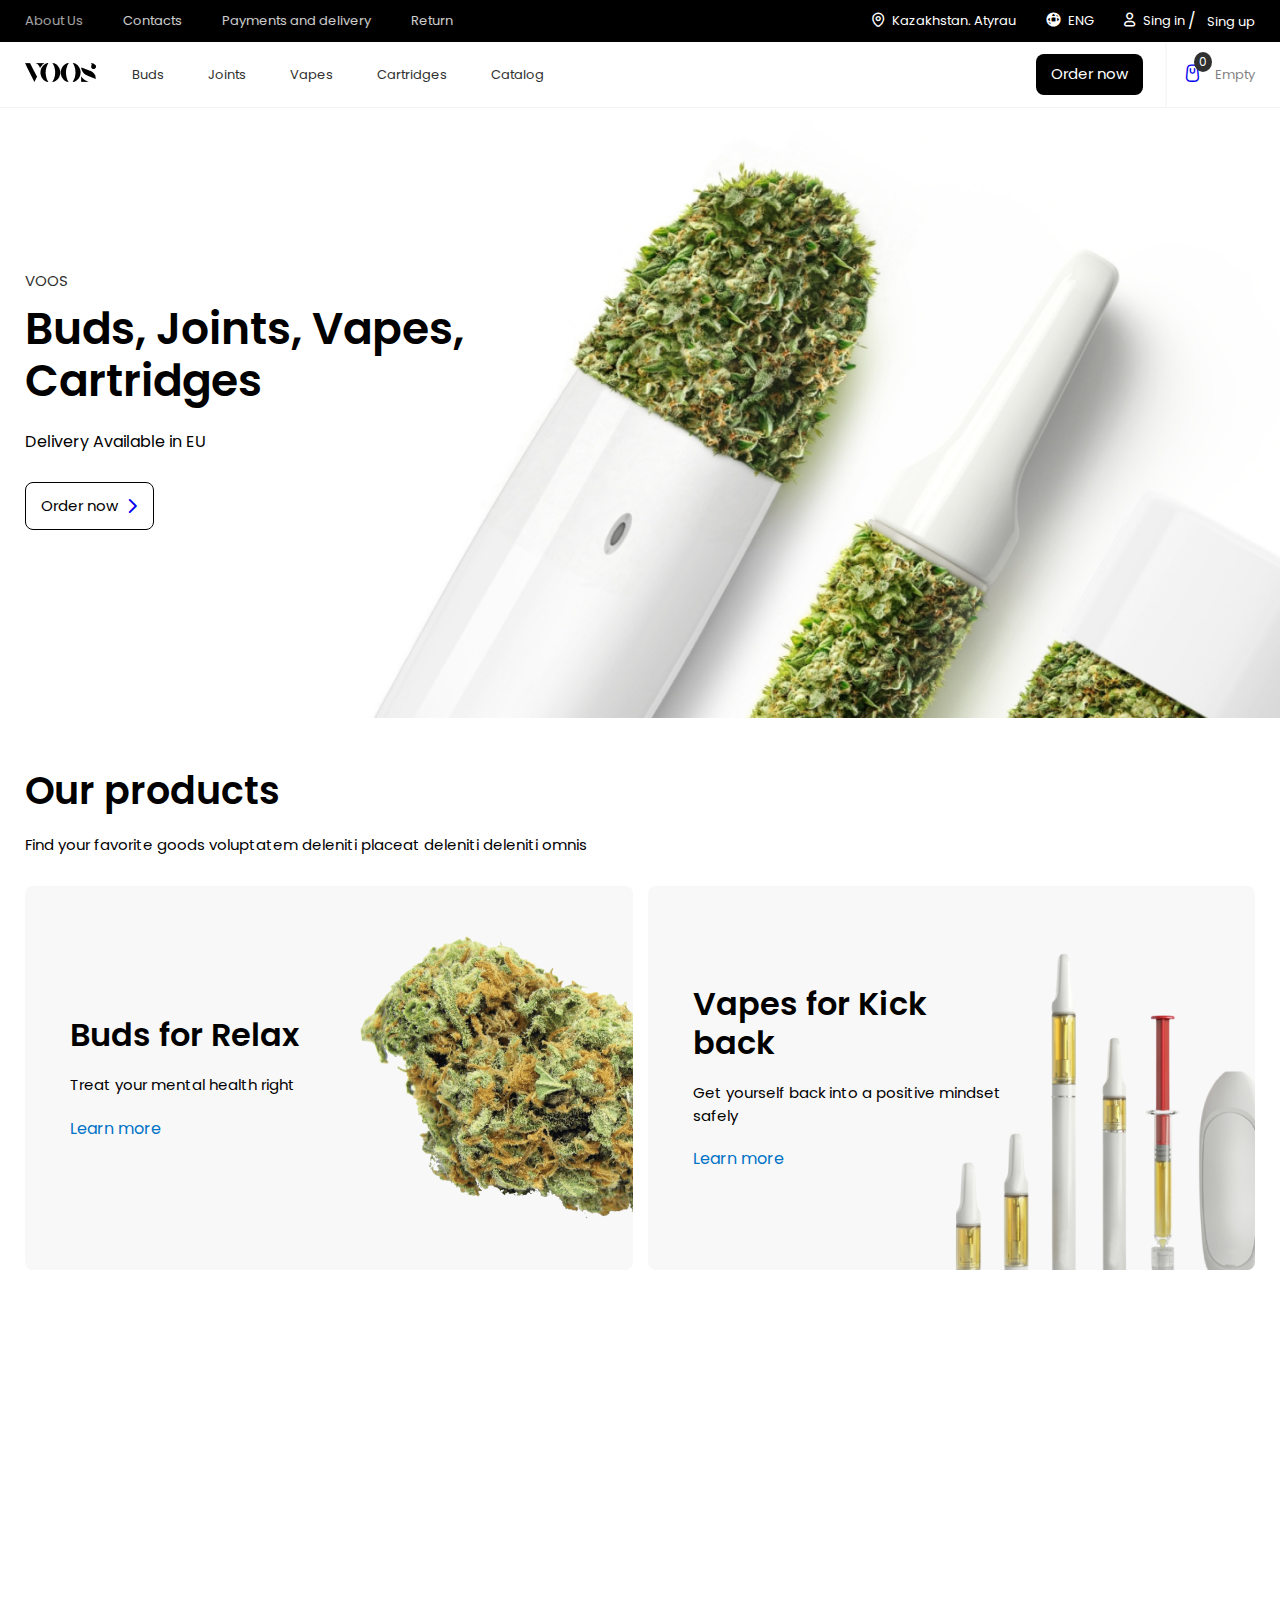
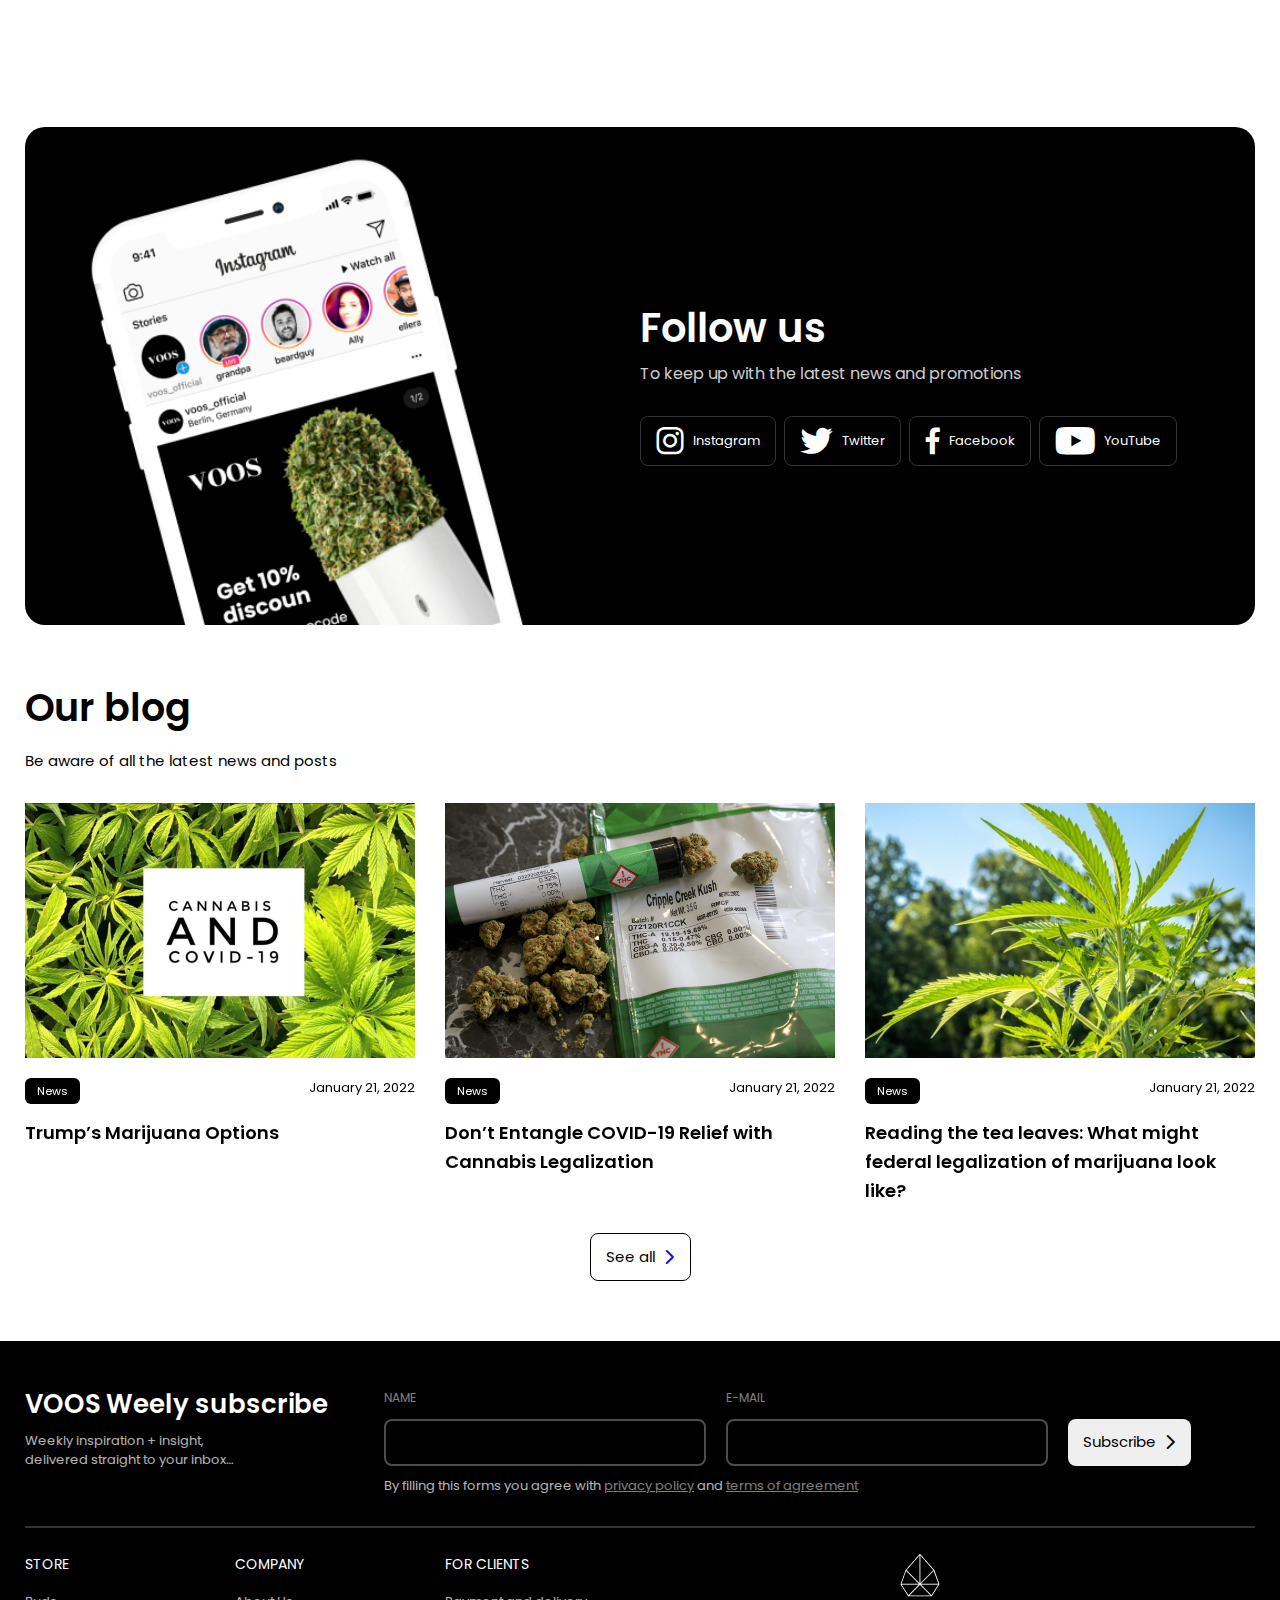
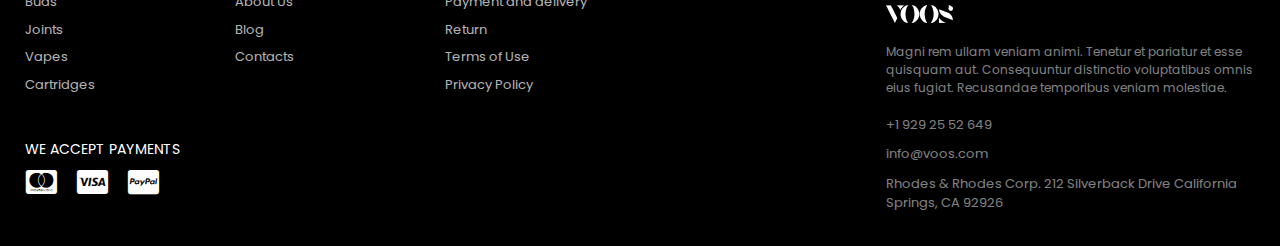
==== commit 83be4b9b: "fix: sizes and add grid layout" ====
--- a/index.html
+++ b/index.html
@@ -1 +1,429 @@
-<!DOCTYPE html><html lang="ru" class="page"><head><meta charset="UTF-8"><meta name="viewport" content="width=device-width,initial-scale=1"><link rel="shortcut icon" href="favicon.ico" type="image/x-icon"><meta http-equiv="X-UA-Compatible" content="ie=edge"><meta name="theme-color" content="#111111"><title>Voos</title><link rel="stylesheet" href="css/vendor.css"><link rel="stylesheet" href="css/main.css"><script defer="defer" src="js/main.js"></script></head><body class="main__body"><header class="header"><div class="container"><div class="header-wrapper"><nav class="nav"><ul class="nav-items ul-list-reset"><li class="nav-item list-reset"><a href="#" class="nav-item__link"><h1>About Us</h1></a></li><li class="nav-item list-reset"><a href="#" class="nav-item__link">Contacts</a></li><li class="nav-item list-reset"><a href="#" class="nav-item__link">Payments and delivery</a></li><li class="nav-item list-reset"><a href="#" class="nav-item__link">Return</a></li></ul></nav><div class="header-info"><ul class="header-selects ul-list-reset"><li class="header-select list-reset"><a href="#" class="header-link"><i class="icon-location"></i> <span class="header-link__text">Kazakhstan. Atyrau</span></a></li><li class="header-select list-reset"><a href="#" class="header-link"><i class="icon-Union"></i> <span class="header-link__text">ENG</span></a><div class="dropdown-item dropdown-language"><a href="#" class="dropdown-language__item">Russian</a><a href="#" class="dropdown-language__item">Kazakh</a><a href="#" class="dropdown-language__item">English</a><a href="#" class="dropdown-language__item">French</a></div></li><li class="header-select list-reset"><a href="#" class="header-link"><i class="icon-user"></i> <span class="header-link__text">Sing in</span> <span class="header-link__text">/</span> <span class="header-link__text">Sing up</span></a><div class="dropdown-item dropdown-user"><a href="#" class="dropdown-user__item"><i class="icon-user"></i> User profile</a><a href="#" class="dropdown-user__item"> <i class="icon-settings"></i> Setting</a><a href="#" class="dropdown-user__item"> <i class="icon-orders"></i> Orders</a><a href="#" class="dropdown-user__item"> <i class="icon-sing-out"></i> Sing out</a></div></li></ul></div></div></div></header><div class="menu"><button class="menu__close"></button><div class="menu-top"><picture class="menu-top__img"><img src="img/logo.png" alt=""></picture><a href="#" class="menu-top__link"><i class="icon-Union"></i> <span class="menu-top__text">ENG</span><div class="dropdown-item dropdown-language"><a href="#" class="dropdown-language__item">Russian</a><a href="#" class="dropdown-language__item">Kazakh</a><a href="#" class="dropdown-language__item">English</a><a href="#" class="dropdown-language__item">French</a></div></a></div><div class="menu-product"><h4 class="menu__title">Product</h4><a href="#" class="menu-product__link">Buds</a> <a href="#" class="menu-product__link">Joints</a> <a href="#" class="menu-product__link">Vapes</a> <a href="#" class="menu-product__link">Cartridges</a> <a href="#" class="menu-product__btn"><span class="menu-product__text">All Products</span> <i class="icon-arrow"></i></a></div><div class="menu-list"><h4 class="menu__title">Company</h4><a href="" class="menu-list__link">About Us</a> <a href="" class="menu-list__link">Blog</a> <a href="" class="menu-list__link">Contacts</a></div><div class="menu-list"><h4 class="menu__title">For clients</h4><a href="" class="menu-list__link">Payment and delivery</a> <a href="" class="menu-list__link">Return</a> <a href="" class="menu-list__link">Terms of Use</a> <a href="" class="menu-list__link">Privacy Policy</a></div></div><div class="menu-background"></div><section class="supheader"><div class="container"><div class="supheader-wrapper"><button class="menu-open"><span class="menu-open__item"></span> <span class="menu-open__item"></span> <span class="menu-open__item"></span></button> <a href="#" class="supheader__logo"><img src="img/logo.png" alt="logo"></a><ul class="supheader-nav ul-list-reset"><li class="supheader-nav__item list-reset"><a href="#" class="supheader-nav__link">Buds</a></li><li class="supheader-nav__item list-reset"><a href="#" class="supheader-nav__link">Joints</a></li><li class="supheader-nav__item list-reset"><a href="#" class="supheader-nav__link">Vapes</a></li><li class="supheader-nav__item list-reset"><a href="#" class="supheader-nav__link">Cartridges</a></li><li class="supheader-nav__item list-reset"><a href="#" class="supheader-nav__link">Catalog</a></li></ul><a href="#" class="supheader__btn">Order now</a><div class="supheader-basket"><a href="#" class="supheader-basket__link"><i class="icon-basket"></i> </a><span class="supheader-basket__count">0</span> <a href="#" class="supheader-basket__price"><span>Empty</span></a></div></div></div></section><main class="main"><picture class="main__img animate__animated animate__fadeInRight"><img src="img/main.png" alt="main"></picture><div class="container"><div class="main-wrapper"><div class="main-content animate__animated animate__fadeInLeft"><div class="main-content__suptitle">VOOS</div><h2 class="main-content__title">Buds, Joints, Vapes, Cartridges</h2><div class="main-content__subtitle">Delivery Available in EU</div><a href="#" class="main-content__btn"><span>Order now</span> <i class="icon-arrow"></i></a></div></div></div></main><section class="product"><div class="container"><div class="product-wrapper"><h2 class="site-title">Our products</h2><h5 class="site-subtitle">Find your favorite goods voluptatem deleniti placeat deleniti deleniti omnis</h5><div class="product-cards"><div class="product-card animate__animated animate__fadeInLeft wow"><div class="product-info"><h3 class="product-info__title">Buds for Relax</h3><p class="product-info__text">Treat your mental health right</p><a href="#" class="product-info__link">Learn more</a></div><picture class="product-card__img"><img src="img/buds.png" alt="product"></picture></div><div class="product-card animate__animated animate__fadeInRight wow"><div class="product-info"><h3 class="product-info__title">Vapes for Kick back</h3><p class="product-info__text">Get yourself back into a positive mindset safely</p><a href="#" class="product-info__link">Learn more</a></div><picture class="product-card__img"><img src="img/vapes.png" alt="product"></picture></div><div class="product-card animate__animated animate__fadeInLeft wow"><div class="product-info"><h3 class="product-info__title">Cartridges for Rest</h3><p class="product-info__text">Сhoose the taste that suits your mood today</p><a href="#" class="product-info__link">Learn more</a></div><picture class="product-card__img"><img src="img/cartridges.png" alt="product"></picture></div><div class="product-card animate__animated animate__fadeInRight wow"><div class="product-info"><h3 class="product-info__title">Joints for Chill</h3><p class="product-info__text">Choose an unharmful way to have a rest</p><a href="#" class="product-info__link">Learn more</a></div><picture class="product-card__img"><img src="img/nas.png" alt="product"></picture></div></div></div></div></section><section class="socials"><div class="container"><div class="socials-wrapper"><picture class="socials__img"><img src="img/social.png" alt="socials"></picture><div class="socials-info"><h3 class="socials-info__title">Follow us</h3><p class="socials-info__text">To keep up with the latest news and promotions</p><div class="socials-items"><a href="#" class="socials-items__link"><i class="icon-instagram socials-items__icon"></i> <span class="socials-items__text">Instagram</span> </a><a href="#" class="socials-items__link"><i class="icon-twitter socials-items__icon"></i> <span class="socials-items__text">Twitter</span> </a><a href="#" class="socials-items__link"><i class="icon-facebook socials-items__icon"></i> <span class="socials-items__text">Facebook</span> </a><a href="#" class="socials-items__link"><i class="icon-youtube socials-items__icon"></i> <span class="socials-items__text">YouTube</span></a></div></div></div></div></section><section class="blog"><div class="container"><div class="blog-wrapper"><h2 class="site-title">Our blog</h2><h5 class="site-subtitle">Be aware of all the latest news and posts</h5><div class="swiper blog-slider"><div class="swiper-wrapper blog-cards"><div class="blog-card swiper-slide"><picture class="blog-card__img"><img src="img/cannabis.png" alt="blog-img"></picture><div class="blog-card__info"><span class="blog-card__news">News</span> <span class="blog-card__date">January 21, 2022</span></div><a href="#" class="blog-card__title">Trump’s Marijuana Options</a></div><div class="blog-card swiper-slide"><picture class="blog-card__img"><img src="img/weed.png" alt="blog-img"></picture><div class="blog-card__info"><span class="blog-card__news">News</span> <span class="blog-card__date">January 21, 2022</span></div><a href="#" class="blog-card__title">Don’t Entangle COVID-19 Relief with Cannabis Legalization</a></div><div class="blog-card swiper-slide"><picture class="blog-card__img"><img src="img/maria.png" alt="blog-img"></picture><div class="blog-card__info"><span class="blog-card__news">News</span> <span class="blog-card__date">January 21, 2022</span></div><a href="#" class="blog-card__title">Reading the tea leaves: What might federal legalization of marijuana look like?</a></div></div></div><div class="blog-btn"><a href="#" class="blog-btn__link"><span class="blog-btn__text">See all</span> <i class="icon-arrow blog-btn__icon"></i></a></div></div></div></section><footer class="footer"><div class="container"><div class="footer-wrapper"><div class="footer-top"><div class="footer-content"><h4 class="footer-content__title">VOOS Weely subscribe</h4><p class="footer-content__text">Weekly inspiration + insight,<br>delivered straight to your inbox…</p></div><div class="footer-subscribe"><div class="footer-subscribe__thanks animate__animated"></div><form class="footer-form animate__animated" method="POST"><label class="footer-form__label" for="text"><input class="footer-form__input footer-form__name" id="text" type="text" required> <span class="footer-form__title">Name</span></label> <label class="footer-form__label" for="mail"><input class="footer-form__input footer-form__mail" id="mail" type="email" required> <span class="footer-form__title">E-mail</span></label> <button class="footer-form__btn"><span>Subscribe</span> <i class="icon-arrow"></i></button></form><p class="footer-subscribe__text animate__animated">By filling this forms you agree with <a href="#" class="footer-subscribe__link">privacy policy</a> and <a href="#" class="footer-subscribe__link">terms of agreement</a></p></div></div><div class="footer-bottom"><div class="footer-list"><div class="footer-item"><h5 class="footer-item__title">Store</h5><a href="#" class="footer-item__link">Buds</a> <a href="#" class="footer-item__link">Joints</a> <a href="#" class="footer-item__link">Vapes</a> <a href="#" class="footer-item__link">Cartridges</a></div><div class="footer-item"><h5 class="footer-item__title">Company</h5><a href="#" class="footer-item__link">About Us</a> <a href="#" class="footer-item__link">Blog</a> <a href="#" class="footer-item__link">Contacts</a></div><div class="footer-item"><h5 class="footer-item__title">For clients</h5><a href="#" class="footer-item__link">Payment and delivery</a> <a href="#" class="footer-item__link">Return</a> <a href="#" class="footer-item__link">Terms of Use</a> <a href="#" class="footer-item__link">Privacy Policy</a></div><div class="footer-payment"><h5 class="footer-payment__title">We accept payments</h5><i class="icon-mastercard footer-payment__icon"></i> <i class="icon-visa footer-payment__icon"></i> <i class="icon-paypal footer-payment__icon"></i></div></div><div class="footer-info"><picture class="footer-info__img"><img src="img/logo-full.png" alt="full-logo"></picture><p class="footer-info__text">Magni rem ullam veniam animi. Tenetur et pariatur et esse quisquam aut. Consequuntur distinctio voluptatibus omnis eius fugiat. Recusandae temporibus veniam molestiae.</p><div class="footer-info__contacts"><a href="#" class="footer-info__phone">+1 929 25 52 649</a> <a href="#" class="footer-info__mail">info@voos.com</a><p class="footer-info__adress">Rhodes & Rhodes Corp. 212 Silverback Drive California Springs, CA 92926</p></div></div></div></div></div></footer></body></html>+<!DOCTYPE html>
+<html lang="ru" class="page">
+  <head>
+    <meta charset="UTF-8" />
+    <meta name="viewport" content="width=device-width,initial-scale=1" />
+    <link rel="shortcut icon" href="favicon.ico" type="image/x-icon" />
+    <meta http-equiv="X-UA-Compatible" content="ie=edge" />
+    <meta name="theme-color" content="#111111" />
+    <title>Voos</title>
+    <link rel="stylesheet" href="css/vendor.css" />
+    <link rel="stylesheet" href="css/main.css" />
+    <script defer="defer" src="js/main.js"></script>
+  </head>
+  <body class="main__body">
+    <header class="header">
+      <div class="container">
+        <div class="header-wrapper">
+          <nav class="nav">
+            <ul class="nav-items ul-list-reset">
+              <li class="nav-item list-reset">
+                <a href="./404.html" class="nav-item__link"
+                  ><h1>About Us</h1></a
+                >
+              </li>
+              <li class="nav-item list-reset">
+                <a href="./404.html" class="nav-item__link">Contacts</a>
+              </li>
+              <li class="nav-item list-reset">
+                <a href="./404.html" class="nav-item__link"
+                  >Payments and delivery</a
+                >
+              </li>
+              <li class="nav-item list-reset">
+                <a href="./404.html" class="nav-item__link">Return</a>
+              </li>
+            </ul>
+          </nav>
+          <div class="header-info">
+            <ul class="header-selects ul-list-reset">
+              <li class="header-select list-reset">
+                <a href="#" class="header-link"
+                  ><i class="icon-location"></i>
+                  <span class="header-link__text">Kazakhstan. Atyrau</span></a
+                >
+              </li>
+              <li class="header-select list-reset language">
+                <a href="#" class="header-link language-link"
+                  ><i class="icon-Union"></i>
+                  <span class="header-link__text">ENG</span></a
+                >
+                <div class="dropdown-item dropdown-language" data-show="false">
+                  <a href="#" class="dropdown-language__item">Russian</a
+                  ><a href="#" class="dropdown-language__item">Kazakh</a
+                  ><a href="#" class="dropdown-language__item">English</a
+                  ><a href="#" class="dropdown-language__item">French</a>
+                </div>
+              </li>
+              <li class="header-select list-reset">
+                <a href="./404.html" class="header-link"
+                  ><i class="icon-user"></i>
+                  <span class="header-link__text">Sing in </span></a
+                ><span>/</span>
+                <a href="./404.html" class="header-link"
+                  ><span class="header-link__text">Sing up</span></a
+                >
+                <div class="dropdown-item dropdown-user">
+                  <a href="#" class="dropdown-user__item"
+                    ><i class="icon-user"></i> User profile</a
+                  ><a href="#" class="dropdown-user__item">
+                    <i class="icon-settings"></i> Setting</a
+                  ><a href="#" class="dropdown-user__item">
+                    <i class="icon-orders"></i> Orders</a
+                  ><a href="#" class="dropdown-user__item">
+                    <i class="icon-sing-out"></i> Sing out</a
+                  >
+                </div>
+              </li>
+            </ul>
+          </div>
+        </div>
+      </div>
+    </header>
+    <div class="menu">
+      <button class="menu__close"></button>
+      <div class="menu-wrapper">
+        <div class="menu-top">
+          <picture class="menu-top__img"
+            ><img src="img/logo.png" alt="" /></picture
+          ><a href="#" class="menu-top__link"
+            ><i class="icon-Union"></i> <span class="menu-top__text">ENG</span>
+            <div class="dropdown-item dropdown-language">
+              <a href="#" class="dropdown-language__item">Russian</a
+              ><a href="#" class="dropdown-language__item">Kazakh</a
+              ><a href="#" class="dropdown-language__item">English</a
+              ><a href="#" class="dropdown-language__item">French</a>
+            </div></a
+          >
+        </div>
+        <div class="menu-product">
+          <h4 class="menu__title">Product</h4>
+          <a href="#" class="menu-product__link">Buds</a>
+          <a href="#" class="menu-product__link">Joints</a>
+          <a href="#" class="menu-product__link">Vapes</a>
+          <a href="#" class="menu-product__link">Cartridges</a>
+          <a href="#" class="menu-product__btn"
+            ><span class="menu-product__text">All Products</span>
+            <i class="icon-arrow"></i
+          ></a>
+        </div>
+        <div class="menu-list">
+          <h4 class="menu__title">Company</h4>
+          <a href="" class="menu-list__link">About Us</a>
+          <a href="" class="menu-list__link">Blog</a>
+          <a href="" class="menu-list__link">Contacts</a>
+        </div>
+        <div class="menu-list">
+          <h4 class="menu__title">For clients</h4>
+          <a href="" class="menu-list__link">Payment and delivery</a>
+          <a href="" class="menu-list__link">Return</a>
+          <a href="" class="menu-list__link">Terms of Use</a>
+          <a href="" class="menu-list__link">Privacy Policy</a>
+        </div>
+      </div>
+    </div>
+    <section class="supheader">
+      <div class="container">
+        <div class="supheader-wrapper">
+          <button class="menu-open">
+            <span class="menu-open__item"></span>
+            <span class="menu-open__item"></span>
+            <span class="menu-open__item"></span>
+          </button>
+          <a href="./index.html" class="supheader__logo"
+            ><img src="img/logo.png" alt="logo"
+          /></a>
+          <ul class="supheader-nav ul-list-reset">
+            <li class="supheader-nav__item list-reset">
+              <a href="./404.html" class="supheader-nav__link">Buds</a>
+            </li>
+            <li class="supheader-nav__item list-reset">
+              <a href="./404.html" class="supheader-nav__link">Joints</a>
+            </li>
+            <li class="supheader-nav__item list-reset">
+              <a href="./404.html" class="supheader-nav__link">Vapes</a>
+            </li>
+            <li class="supheader-nav__item list-reset">
+              <a href="./404.html" class="supheader-nav__link">Cartridges</a>
+            </li>
+            <li class="supheader-nav__item list-reset">
+              <a href="./404.html" class="supheader-nav__link">Catalog</a>
+            </li>
+          </ul>
+          <a href="#" class="supheader__btn">Order now</a>
+          <div class="supheader-basket">
+            <a href="#" class="supheader-basket__link"
+              ><i class="icon-basket"></i> </a
+            ><span class="supheader-basket__count">0</span>
+            <a href="#" class="supheader-basket__price"><span>Empty</span></a>
+          </div>
+        </div>
+      </div>
+    </section>
+    <main class="main">
+      <picture class="main__img animate__animated animate__fadeInRight"
+        ><img src="img/main.png" alt="main"
+      /></picture>
+      <div class="container">
+        <div class="main-wrapper">
+          <div class="main-content animate__animated animate__fadeInLeft">
+            <div class="main-content__suptitle">VOOS</div>
+            <h2 class="main-content__title">Buds, Joints, Vapes, Cartridges</h2>
+            <div class="main-content__subtitle">Delivery Available in EU</div>
+            <a href="#" class="main-content__btn"
+              ><span>Order now</span> <i class="icon-arrow"></i
+            ></a>
+          </div>
+        </div>
+      </div>
+    </main>
+    <section class="product">
+      <div class="container">
+        <div class="product-wrapper">
+          <h2 class="site-title">Our products</h2>
+          <h5 class="site-subtitle">
+            Find your favorite goods voluptatem deleniti placeat deleniti
+            deleniti omnis
+          </h5>
+          <div class="product-cards">
+            <div class="product-card animate__animated animate__fadeInLeft wow">
+              <div class="product-info">
+                <h3 class="product-info__title">Buds for Relax</h3>
+                <p class="product-info__text">Treat your mental health right</p>
+                <a href="#" class="product-info__link">Learn more</a>
+              </div>
+              <picture class="product-card__img"
+                ><img src="img/buds.png" alt="product"
+              /></picture>
+            </div>
+            <div
+              class="product-card animate__animated animate__fadeInRight wow"
+            >
+              <div class="product-info">
+                <h3 class="product-info__title">Vapes for Kick back</h3>
+                <p class="product-info__text">
+                  Get yourself back into a positive mindset safely
+                </p>
+                <a href="#" class="product-info__link">Learn more</a>
+              </div>
+              <picture class="product-card__img"
+                ><img src="img/vapes.png" alt="product"
+              /></picture>
+            </div>
+            <div class="product-card animate__animated animate__fadeInLeft wow">
+              <div class="product-info">
+                <h3 class="product-info__title">Cartridges for Rest</h3>
+                <p class="product-info__text">
+                  Сhoose the taste that suits your mood today
+                </p>
+                <a href="#" class="product-info__link">Learn more</a>
+              </div>
+              <picture class="product-card__img"
+                ><img src="img/cartridges.png" alt="product"
+              /></picture>
+            </div>
+            <div
+              class="product-card animate__animated animate__fadeInRight wow"
+            >
+              <div class="product-info">
+                <h3 class="product-info__title">Joints for Chill</h3>
+                <p class="product-info__text">
+                  Choose an unharmful way to have a rest
+                </p>
+                <a href="#" class="product-info__link">Learn more</a>
+              </div>
+              <picture class="product-card__img"
+                ><img src="img/nas.png" alt="product"
+              /></picture>
+            </div>
+          </div>
+        </div>
+      </div>
+    </section>
+    <section class="socials">
+      <div class="container">
+        <div class="socials-wrapper">
+          <picture class="socials__img"
+            ><img src="img/social.png" alt="socials"
+          /></picture>
+          <div class="socials-info">
+            <h3 class="socials-info__title">Follow us</h3>
+            <p class="socials-info__text">
+              To keep up with the latest news and promotions
+            </p>
+            <div class="socials-items">
+              <a href="#" class="socials-items__link"
+                ><i class="icon-instagram socials-items__icon"></i>
+                <span class="socials-items__text">Instagram</span> </a
+              ><a href="#" class="socials-items__link"
+                ><i class="icon-twitter socials-items__icon"></i>
+                <span class="socials-items__text">Twitter</span> </a
+              ><a href="#" class="socials-items__link"
+                ><i class="icon-facebook socials-items__icon"></i>
+                <span class="socials-items__text">Facebook</span> </a
+              ><a href="#" class="socials-items__link"
+                ><i class="icon-youtube socials-items__icon"></i>
+                <span class="socials-items__text">YouTube</span></a
+              >
+            </div>
+          </div>
+        </div>
+      </div>
+    </section>
+    <section class="blog">
+      <div class="container">
+        <div class="blog-wrapper">
+          <h2 class="site-title">Our blog</h2>
+          <h5 class="site-subtitle">
+            Be aware of all the latest news and posts
+          </h5>
+          <div class="swiper blog-slider" data-tablet="false">
+            <div class="swiper-wrapper blog-cards">
+              <div class="blog-card swiper-slide">
+                <picture class="blog-card__img"
+                  ><img src="img/cannabis.png" alt="blog-img"
+                /></picture>
+                <div class="blog-card__info">
+                  <span class="blog-card__news">News</span>
+                  <span class="blog-card__date">January 21, 2022</span>
+                </div>
+                <a href="#" class="blog-card__title"
+                  >Trump’s Marijuana Options</a
+                >
+              </div>
+              <div class="blog-card swiper-slide">
+                <picture class="blog-card__img"
+                  ><img src="img/weed.png" alt="blog-img"
+                /></picture>
+                <div class="blog-card__info">
+                  <span class="blog-card__news">News</span>
+                  <span class="blog-card__date">January 21, 2022</span>
+                </div>
+                <a href="#" class="blog-card__title"
+                  >Don’t Entangle COVID-19 Relief with Cannabis Legalization</a
+                >
+              </div>
+              <div class="blog-card swiper-slide">
+                <picture class="blog-card__img"
+                  ><img src="img/maria.png" alt="blog-img"
+                /></picture>
+                <div class="blog-card__info">
+                  <span class="blog-card__news">News</span>
+                  <span class="blog-card__date">January 21, 2022</span>
+                </div>
+                <a href="#" class="blog-card__title"
+                  >Reading the tea leaves: What might federal legalization of
+                  marijuana look like?</a
+                >
+              </div>
+            </div>
+          </div>
+          <div class="blog-btn">
+            <a href="#" class="blog-btn__link"
+              ><span class="blog-btn__text">See all</span>
+              <i class="icon-arrow blog-btn__icon"></i
+            ></a>
+          </div>
+        </div>
+      </div>
+    </section>
+    <footer class="footer">
+      <div class="container">
+        <div class="footer-wrapper">
+          <div class="footer-top">
+            <div class="footer-content">
+              <h4 class="footer-content__title">VOOS Weely subscribe</h4>
+              <p class="footer-content__text">
+                Weekly inspiration + insight,<br />delivered straight to your
+                inbox…
+              </p>
+            </div>
+            <div class="footer-subscribe">
+              <div class="footer-subscribe__thanks animate__animated"></div>
+              <form class="footer-form animate__animated">
+                <label class="footer-form__label" for="text"
+                  ><input
+                    class="footer-form__input footer-form__name"
+                    id="text"
+                    type="text"
+                    required
+                  />
+                  <span class="footer-form__title">Name</span></label
+                >
+                <label class="footer-form__label" for="mail"
+                  ><input
+                    class="footer-form__input footer-form__mail"
+                    id="mail"
+                    type="email"
+                    required
+                  />
+                  <span class="footer-form__title">E-mail</span></label
+                >
+                <button class="footer-form__btn" type="submit">
+                  <span>Subscribe</span> <i class="icon-arrow"></i>
+                </button>
+              </form>
+              <p class="footer-subscribe__text animate__animated">
+                By filling this forms you agree with
+                <a href="#" class="footer-subscribe__link">privacy policy</a>
+                and
+                <a href="#" class="footer-subscribe__link"
+                  >terms of agreement</a
+                >
+              </p>
+            </div>
+          </div>
+          <div class="footer-bottom">
+            <div class="footer-list">
+              <div class="footer-item">
+                <h5 class="footer-item__title">Store</h5>
+                <a href="#" class="footer-item__link">Buds</a>
+                <a href="#" class="footer-item__link">Joints</a>
+                <a href="#" class="footer-item__link">Vapes</a>
+                <a href="#" class="footer-item__link">Cartridges</a>
+              </div>
+              <div class="footer-item">
+                <h5 class="footer-item__title">Company</h5>
+                <a href="#" class="footer-item__link">About Us</a>
+                <a href="#" class="footer-item__link">Blog</a>
+                <a href="#" class="footer-item__link">Contacts</a>
+              </div>
+              <div class="footer-item">
+                <h5 class="footer-item__title">For clients</h5>
+                <a href="#" class="footer-item__link">Payment and delivery</a>
+                <a href="#" class="footer-item__link">Return</a>
+                <a href="#" class="footer-item__link">Terms of Use</a>
+                <a href="#" class="footer-item__link">Privacy Policy</a>
+              </div>
+              <div class="footer-payment">
+                <h5 class="footer-payment__title">We accept payments</h5>
+                <i class="icon-mastercard footer-payment__icon"></i>
+                <i class="icon-visa footer-payment__icon"></i>
+                <i class="icon-paypal footer-payment__icon"></i>
+              </div>
+            </div>
+            <div class="footer-info">
+              <picture class="footer-info__img"
+                ><img src="img/logo-full.png" alt="full-logo"
+              /></picture>
+              <p class="footer-info__text">
+                Magni rem ullam veniam animi. Tenetur et pariatur et esse
+                quisquam aut. Consequuntur distinctio voluptatibus omnis eius
+                fugiat. Recusandae temporibus veniam molestiae.
+              </p>
+              <div class="footer-info__contacts">
+                <a href="#" class="footer-info__phone">+1 929 25 52 649</a>
+                <a href="#" class="footer-info__mail">info@voos.com</a>
+                <p class="footer-info__adress">
+                  Rhodes & Rhodes Corp. 212 Silverback Drive California Springs,
+                  CA 92926
+                </p>
+              </div>
+            </div>
+          </div>
+        </div>
+      </div>
+    </footer>
+    <div class="darken-background"></div>
+  </body>
+</html>
--- a/css/main.css
+++ b/css/main.css
@@ -1,4940 +1,7 @@
-@import url(https://fonts.googleapis.com/css2?family=Inter:wght@300;400;500;600;700&family=Poppins:wght@400;500;600;700&display=swap);
-:root {
-  --black: #000000;
-  --white: #ffffff;
-  --animate-duration: 1s;
-  --animate-delay: 1s;
-  --animate-repeat: 1;
-}
-.custom-checkbox__field:checked + .custom-checkbox__content::after {
-  opacity: 1;
-}
-.custom-checkbox__field:focus + .custom-checkbox__content::before {
-  outline: red solid 2px;
-  outline-offset: 2px;
-}
-.custom-checkbox__field:disabled + .custom-checkbox__content {
-  opacity: 0.4;
-  pointer-events: none;
-}
-html {
-  -webkit-box-sizing: border-box;
-  box-sizing: border-box;
-}
-*,
-::after,
-::before {
-  -webkit-box-sizing: inherit;
-  box-sizing: inherit;
-}
-body {
-  font-family: Poppins, sans-serif;
-  overflow-x: hidden;
-}
-img {
-  height: auto;
-  max-width: 100%;
-  -o-object-fit: cover;
-  object-fit: cover;
-}
-a {
-  text-decoration: none;
-}
-h1,
-h2,
-h3,
-h4,
-h5,
-h6,
-p {
-  margin: 0;
-}
-.container {
-  margin: 0 auto;
-  max-width: 1260px;
-  padding: 0 15px;
-}
-.btn-reset {
-  border: none;
-  padding: 0;
-  background: 0 0;
-  cursor: pointer;
-}
-.list-reset {
-  list-style: none;
-  margin: 0;
-  padding: 0;
-}
-.ul-list-reset {
-  margin: 0;
-  padding: 0;
-}
-.visually-hidden {
-  position: absolute;
-  overflow: hidden;
-  margin: -1px;
-  border: 0;
-  padding: 0;
-  width: 1px;
-  height: 1px;
-  clip: rect(0 0 0 0);
-}
-.site-title {
-  font-size: 38px;
-  line-height: 120%;
-  font-weight: 600;
-  margin-bottom: 20px;
-}
-.site-subtitle {
-  margin-bottom: 30px;
-  font-size: 15px;
-  line-height: 150%;
-  font-weight: 400;
-}
-@font-face {
-  font-family: icons;
-  src: url(../fonts/icons.eot?vy228g);
-  src: url(../fonts/icons.eot?vy228g#iefix) format("embedded-opentype"),
-    url(../fonts/icons.ttf?vy228g) format("truetype"),
-    url(../fonts/icons.woff?vy228g) format("woff"),
-    url(../fonts/icons.svg?vy228g#icons) format("svg");
-  font-weight: 400;
-  font-style: normal;
-  font-display: block;
-}
-[class*=" icon-"]::before,
-[class^="icon-"]::before {
-  font-family: icons !important;
-  speak: never;
-  font-style: normal;
-  font-weight: 400;
-  font-variant: normal;
-  text-transform: none;
-  line-height: 1;
-  -webkit-font-smoothing: antialiased;
-  -moz-osx-font-smoothing: grayscale;
-}
-.icon-arrow:before {
-  content: "\e900";
-}
-.icon-basket:before {
-  content: "\e901";
-}
-.icon-facebook:before {
-  content: "\e902";
-  color: #fff;
-}
-.icon-instagram:before {
-  content: "\e903";
-  color: #fff;
-}
-.icon-location:before {
-  content: "\e904";
-  color: #fff;
-}
-.icon-mastercard:before {
-  content: "\e905";
-  color: #fff;
-}
-.icon-orders:before {
-  content: "\e906";
-}
-.icon-paypal:before {
-  content: "\e907";
-  color: #fff;
-}
-.icon-settings:before {
-  content: "\e908";
-}
-.icon-sing-out:before {
-  content: "\e909";
-}
-.icon-twitter:before {
-  content: "\e90a";
-  color: #fff;
-}
-.icon-Union:before {
-  content: "\e90b";
-  color: #fff;
-}
-.icon-user:before {
-  content: "\e90c";
-  color: #fff;
-}
-.icon-visa:before {
-  content: "\e90d";
-  color: #fff;
-}
-.icon-youtube:before {
-  content: "\e90e";
-  color: #fff;
-} /*!
+@import url(https://fonts.googleapis.com/css2?family=Inter:wght@300;400;500;600;700&family=Poppins:wght@400;500;600;700&display=swap);:root{--black:#000000;--white:#ffffff;--animate-duration:1s;--animate-delay:1s;--animate-repeat:1}.custom-checkbox__field:checked+.custom-checkbox__content::after{opacity:1}.custom-checkbox__field:focus+.custom-checkbox__content::before{outline:red solid 2px;outline-offset:2px}.custom-checkbox__field:disabled+.custom-checkbox__content{opacity:.4;pointer-events:none}html{-webkit-box-sizing:border-box;box-sizing:border-box}*,::after,::before{-webkit-box-sizing:inherit;box-sizing:inherit}body{font-family:Poppins,sans-serif;overflow-x:hidden}img{height:auto;max-width:100%;-o-object-fit:cover;object-fit:cover}a{text-decoration:none}h1,h2,h3,h4,h5,h6,p{margin:0}.container{margin:0 auto;max-width:1260px;padding:0 15px}.btn-reset{border:none;padding:0;background:0 0;cursor:pointer}.list-reset{list-style:none;margin:0;padding:0}.ul-list-reset{margin:0;padding:0}.visually-hidden{position:absolute;overflow:hidden;margin:-1px;border:0;padding:0;width:1px;height:1px;clip:rect(0 0 0 0)}.site-title{font-size:38px;line-height:120%;font-weight:600;margin-bottom:20px}.site-subtitle{margin-bottom:30px;font-size:15px;line-height:150%;font-weight:400}.darken-background{display:none;position:fixed;background-color:rgba(0,0,0,.85);top:0;height:100%;width:100%;z-index:500}.page-404{padding:150px 0}@font-face{font-family:icons;src:url(../fonts/icons.eot?vy228g);src:url(../fonts/icons.eot?vy228g#iefix) format("embedded-opentype"),url(../fonts/icons.ttf?vy228g) format("truetype"),url(../fonts/icons.woff?vy228g) format("woff"),url(../fonts/icons.svg?vy228g#icons) format("svg");font-weight:400;font-style:normal;font-display:block}[class*=" icon-"]::before,[class^=icon-]::before{font-family:icons!important;speak:never;font-style:normal;font-weight:400;font-variant:normal;text-transform:none;line-height:1;-webkit-font-smoothing:antialiased;-moz-osx-font-smoothing:grayscale}.icon-arrow:before{content:"\e900"}.icon-basket:before{content:"\e901"}.icon-facebook:before{content:"\e902";color:#fff}.icon-instagram:before{content:"\e903";color:#fff}.icon-location:before{content:"\e904";color:#fff}.icon-mastercard:before{content:"\e905";color:#fff}.icon-orders:before{content:"\e906"}.icon-paypal:before{content:"\e907";color:#fff}.icon-settings:before{content:"\e908"}.icon-sing-out:before{content:"\e909"}.icon-twitter:before{content:"\e90a";color:#fff}.icon-Union:before{content:"\e90b";color:#fff}.icon-user:before{content:"\e90c";color:#fff}.icon-visa:before{content:"\e90d";color:#fff}.icon-youtube:before{content:"\e90e";color:#fff}/*!
 * animate.css - https://animate.style/
 * Version - 4.1.1
 * Licensed under the MIT license - http://opensource.org/licenses/MIT
 *
 * Copyright (c) 2020 Animate.css
-*/
-.animate__animated {
-  -webkit-animation-duration: 1s;
-  animation-duration: 1s;
-  -webkit-animation-duration: var(--animate-duration);
-  animation-duration: var(--animate-duration);
-  -webkit-animation-fill-mode: both;
-  animation-fill-mode: both;
-}
-.animate__animated.animate__infinite {
-  -webkit-animation-iteration-count: infinite;
-  animation-iteration-count: infinite;
-}
-.animate__animated.animate__repeat-1 {
-  -webkit-animation-iteration-count: 1;
-  animation-iteration-count: 1;
-  -webkit-animation-iteration-count: var(--animate-repeat);
-  animation-iteration-count: var(--animate-repeat);
-}
-.animate__animated.animate__repeat-2 {
-  -webkit-animation-iteration-count: 2;
-  animation-iteration-count: 2;
-  -webkit-animation-iteration-count: calc(var(--animate-repeat) * 2);
-  animation-iteration-count: calc(var(--animate-repeat) * 2);
-}
-.animate__animated.animate__repeat-3 {
-  -webkit-animation-iteration-count: 3;
-  animation-iteration-count: 3;
-  -webkit-animation-iteration-count: calc(var(--animate-repeat) * 3);
-  animation-iteration-count: calc(var(--animate-repeat) * 3);
-}
-.animate__animated.animate__delay-1s {
-  -webkit-animation-delay: 1s;
-  animation-delay: 1s;
-  -webkit-animation-delay: var(--animate-delay);
-  animation-delay: var(--animate-delay);
-}
-.animate__animated.animate__delay-2s {
-  -webkit-animation-delay: 2s;
-  animation-delay: 2s;
-  -webkit-animation-delay: calc(var(--animate-delay) * 2);
-  animation-delay: calc(var(--animate-delay) * 2);
-}
-.animate__animated.animate__delay-3s {
-  -webkit-animation-delay: 3s;
-  animation-delay: 3s;
-  -webkit-animation-delay: calc(var(--animate-delay) * 3);
-  animation-delay: calc(var(--animate-delay) * 3);
-}
-.animate__animated.animate__delay-4s {
-  -webkit-animation-delay: 4s;
-  animation-delay: 4s;
-  -webkit-animation-delay: calc(var(--animate-delay) * 4);
-  animation-delay: calc(var(--animate-delay) * 4);
-}
-.animate__animated.animate__delay-5s {
-  -webkit-animation-delay: 5s;
-  animation-delay: 5s;
-  -webkit-animation-delay: calc(var(--animate-delay) * 5);
-  animation-delay: calc(var(--animate-delay) * 5);
-}
-.animate__animated.animate__faster {
-  -webkit-animation-duration: 0.5s;
-  animation-duration: 0.5s;
-  -webkit-animation-duration: calc(var(--animate-duration) / 2);
-  animation-duration: calc(var(--animate-duration) / 2);
-}
-.animate__animated.animate__fast {
-  -webkit-animation-duration: 0.8s;
-  animation-duration: 0.8s;
-  -webkit-animation-duration: calc(var(--animate-duration) * 0.8);
-  animation-duration: calc(var(--animate-duration) * 0.8);
-}
-.animate__animated.animate__slow {
-  -webkit-animation-duration: 2s;
-  animation-duration: 2s;
-  -webkit-animation-duration: calc(var(--animate-duration) * 2);
-  animation-duration: calc(var(--animate-duration) * 2);
-}
-.animate__animated.animate__slower {
-  -webkit-animation-duration: 3s;
-  animation-duration: 3s;
-  -webkit-animation-duration: calc(var(--animate-duration) * 3);
-  animation-duration: calc(var(--animate-duration) * 3);
-}
-@media (prefers-reduced-motion: reduce), print {
-  .animate__animated {
-    -webkit-animation-duration: 1ms !important;
-    animation-duration: 1ms !important;
-    -webkit-transition-duration: 1ms !important;
-    -o-transition-duration: 1ms !important;
-    transition-duration: 1ms !important;
-    -webkit-animation-iteration-count: 1 !important;
-    animation-iteration-count: 1 !important;
-  }
-  .animate__animated[class*="Out"] {
-    opacity: 0;
-  }
-}
-@-webkit-keyframes bounce {
-  0%,
-  20%,
-  53%,
-  to {
-    -webkit-animation-timing-function: cubic-bezier(0.215, 0.61, 0.355, 1);
-    animation-timing-function: cubic-bezier(0.215, 0.61, 0.355, 1);
-    -webkit-transform: translateZ(0);
-    transform: translateZ(0);
-  }
-  40%,
-  43% {
-    -webkit-animation-timing-function: cubic-bezier(0.755, 0.05, 0.855, 0.06);
-    animation-timing-function: cubic-bezier(0.755, 0.05, 0.855, 0.06);
-    -webkit-transform: translate3d(0, -30px, 0) scaleY(1.1);
-    transform: translate3d(0, -30px, 0) scaleY(1.1);
-  }
-  70% {
-    -webkit-animation-timing-function: cubic-bezier(0.755, 0.05, 0.855, 0.06);
-    animation-timing-function: cubic-bezier(0.755, 0.05, 0.855, 0.06);
-    -webkit-transform: translate3d(0, -15px, 0) scaleY(1.05);
-    transform: translate3d(0, -15px, 0) scaleY(1.05);
-  }
-  80% {
-    -webkit-transition-timing-function: cubic-bezier(0.215, 0.61, 0.355, 1);
-    transition-timing-function: cubic-bezier(0.215, 0.61, 0.355, 1);
-    -webkit-transform: translateZ(0) scaleY(0.95);
-    transform: translateZ(0) scaleY(0.95);
-  }
-  90% {
-    -webkit-transform: translate3d(0, -4px, 0) scaleY(1.02);
-    transform: translate3d(0, -4px, 0) scaleY(1.02);
-  }
-}
-@keyframes bounce {
-  0%,
-  20%,
-  53%,
-  to {
-    -webkit-animation-timing-function: cubic-bezier(0.215, 0.61, 0.355, 1);
-    animation-timing-function: cubic-bezier(0.215, 0.61, 0.355, 1);
-    -webkit-transform: translateZ(0);
-    transform: translateZ(0);
-  }
-  40%,
-  43% {
-    -webkit-animation-timing-function: cubic-bezier(0.755, 0.05, 0.855, 0.06);
-    animation-timing-function: cubic-bezier(0.755, 0.05, 0.855, 0.06);
-    -webkit-transform: translate3d(0, -30px, 0) scaleY(1.1);
-    transform: translate3d(0, -30px, 0) scaleY(1.1);
-  }
-  70% {
-    -webkit-animation-timing-function: cubic-bezier(0.755, 0.05, 0.855, 0.06);
-    animation-timing-function: cubic-bezier(0.755, 0.05, 0.855, 0.06);
-    -webkit-transform: translate3d(0, -15px, 0) scaleY(1.05);
-    transform: translate3d(0, -15px, 0) scaleY(1.05);
-  }
-  80% {
-    -webkit-transition-timing-function: cubic-bezier(0.215, 0.61, 0.355, 1);
-    -o-transition-timing-function: cubic-bezier(0.215, 0.61, 0.355, 1);
-    transition-timing-function: cubic-bezier(0.215, 0.61, 0.355, 1);
-    -webkit-transform: translateZ(0) scaleY(0.95);
-    transform: translateZ(0) scaleY(0.95);
-  }
-  90% {
-    -webkit-transform: translate3d(0, -4px, 0) scaleY(1.02);
-    transform: translate3d(0, -4px, 0) scaleY(1.02);
-  }
-}
-.animate__bounce {
-  -webkit-animation-name: bounce;
-  animation-name: bounce;
-  -webkit-transform-origin: center bottom;
-  -ms-transform-origin: center bottom;
-  transform-origin: center bottom;
-}
-@-webkit-keyframes flash {
-  0%,
-  50%,
-  to {
-    opacity: 1;
-  }
-  25%,
-  75% {
-    opacity: 0;
-  }
-}
-@keyframes flash {
-  0%,
-  50%,
-  to {
-    opacity: 1;
-  }
-  25%,
-  75% {
-    opacity: 0;
-  }
-}
-.animate__flash {
-  -webkit-animation-name: flash;
-  animation-name: flash;
-}
-@-webkit-keyframes pulse {
-  0%,
-  to {
-    -webkit-transform: scaleX(1);
-    transform: scaleX(1);
-  }
-  50% {
-    -webkit-transform: scale3d(1.05, 1.05, 1.05);
-    transform: scale3d(1.05, 1.05, 1.05);
-  }
-}
-@keyframes pulse {
-  0%,
-  to {
-    -webkit-transform: scaleX(1);
-    transform: scaleX(1);
-  }
-  50% {
-    -webkit-transform: scale3d(1.05, 1.05, 1.05);
-    transform: scale3d(1.05, 1.05, 1.05);
-  }
-}
-.animate__pulse {
-  -webkit-animation-name: pulse;
-  animation-name: pulse;
-  -webkit-animation-timing-function: ease-in-out;
-  animation-timing-function: ease-in-out;
-}
-@-webkit-keyframes rubberBand {
-  0%,
-  to {
-    -webkit-transform: scaleX(1);
-    transform: scaleX(1);
-  }
-  30% {
-    -webkit-transform: scale3d(1.25, 0.75, 1);
-    transform: scale3d(1.25, 0.75, 1);
-  }
-  40% {
-    -webkit-transform: scale3d(0.75, 1.25, 1);
-    transform: scale3d(0.75, 1.25, 1);
-  }
-  50% {
-    -webkit-transform: scale3d(1.15, 0.85, 1);
-    transform: scale3d(1.15, 0.85, 1);
-  }
-  65% {
-    -webkit-transform: scale3d(0.95, 1.05, 1);
-    transform: scale3d(0.95, 1.05, 1);
-  }
-  75% {
-    -webkit-transform: scale3d(1.05, 0.95, 1);
-    transform: scale3d(1.05, 0.95, 1);
-  }
-}
-@keyframes rubberBand {
-  0%,
-  to {
-    -webkit-transform: scaleX(1);
-    transform: scaleX(1);
-  }
-  30% {
-    -webkit-transform: scale3d(1.25, 0.75, 1);
-    transform: scale3d(1.25, 0.75, 1);
-  }
-  40% {
-    -webkit-transform: scale3d(0.75, 1.25, 1);
-    transform: scale3d(0.75, 1.25, 1);
-  }
-  50% {
-    -webkit-transform: scale3d(1.15, 0.85, 1);
-    transform: scale3d(1.15, 0.85, 1);
-  }
-  65% {
-    -webkit-transform: scale3d(0.95, 1.05, 1);
-    transform: scale3d(0.95, 1.05, 1);
-  }
-  75% {
-    -webkit-transform: scale3d(1.05, 0.95, 1);
-    transform: scale3d(1.05, 0.95, 1);
-  }
-}
-.animate__rubberBand {
-  -webkit-animation-name: rubberBand;
-  animation-name: rubberBand;
-}
-@-webkit-keyframes shakeX {
-  0%,
-  to {
-    -webkit-transform: translateZ(0);
-    transform: translateZ(0);
-  }
-  10%,
-  30%,
-  50%,
-  70%,
-  90% {
-    -webkit-transform: translate3d(-10px, 0, 0);
-    transform: translate3d(-10px, 0, 0);
-  }
-  20%,
-  40%,
-  60%,
-  80% {
-    -webkit-transform: translate3d(10px, 0, 0);
-    transform: translate3d(10px, 0, 0);
-  }
-}
-@keyframes shakeX {
-  0%,
-  to {
-    -webkit-transform: translateZ(0);
-    transform: translateZ(0);
-  }
-  10%,
-  30%,
-  50%,
-  70%,
-  90% {
-    -webkit-transform: translate3d(-10px, 0, 0);
-    transform: translate3d(-10px, 0, 0);
-  }
-  20%,
-  40%,
-  60%,
-  80% {
-    -webkit-transform: translate3d(10px, 0, 0);
-    transform: translate3d(10px, 0, 0);
-  }
-}
-.animate__shakeX {
-  -webkit-animation-name: shakeX;
-  animation-name: shakeX;
-}
-@-webkit-keyframes shakeY {
-  0%,
-  to {
-    -webkit-transform: translateZ(0);
-    transform: translateZ(0);
-  }
-  10%,
-  30%,
-  50%,
-  70%,
-  90% {
-    -webkit-transform: translate3d(0, -10px, 0);
-    transform: translate3d(0, -10px, 0);
-  }
-  20%,
-  40%,
-  60%,
-  80% {
-    -webkit-transform: translate3d(0, 10px, 0);
-    transform: translate3d(0, 10px, 0);
-  }
-}
-@keyframes shakeY {
-  0%,
-  to {
-    -webkit-transform: translateZ(0);
-    transform: translateZ(0);
-  }
-  10%,
-  30%,
-  50%,
-  70%,
-  90% {
-    -webkit-transform: translate3d(0, -10px, 0);
-    transform: translate3d(0, -10px, 0);
-  }
-  20%,
-  40%,
-  60%,
-  80% {
-    -webkit-transform: translate3d(0, 10px, 0);
-    transform: translate3d(0, 10px, 0);
-  }
-}
-.animate__shakeY {
-  -webkit-animation-name: shakeY;
-  animation-name: shakeY;
-}
-@-webkit-keyframes headShake {
-  0% {
-    -webkit-transform: translateX(0);
-    transform: translateX(0);
-  }
-  6.5% {
-    -webkit-transform: translateX(-6px) rotateY(-9deg);
-    transform: translateX(-6px) rotateY(-9deg);
-  }
-  18.5% {
-    -webkit-transform: translateX(5px) rotateY(7deg);
-    transform: translateX(5px) rotateY(7deg);
-  }
-  31.5% {
-    -webkit-transform: translateX(-3px) rotateY(-5deg);
-    transform: translateX(-3px) rotateY(-5deg);
-  }
-  43.5% {
-    -webkit-transform: translateX(2px) rotateY(3deg);
-    transform: translateX(2px) rotateY(3deg);
-  }
-  50% {
-    -webkit-transform: translateX(0);
-    transform: translateX(0);
-  }
-}
-@keyframes headShake {
-  0% {
-    -webkit-transform: translateX(0);
-    transform: translateX(0);
-  }
-  6.5% {
-    -webkit-transform: translateX(-6px) rotateY(-9deg);
-    transform: translateX(-6px) rotateY(-9deg);
-  }
-  18.5% {
-    -webkit-transform: translateX(5px) rotateY(7deg);
-    transform: translateX(5px) rotateY(7deg);
-  }
-  31.5% {
-    -webkit-transform: translateX(-3px) rotateY(-5deg);
-    transform: translateX(-3px) rotateY(-5deg);
-  }
-  43.5% {
-    -webkit-transform: translateX(2px) rotateY(3deg);
-    transform: translateX(2px) rotateY(3deg);
-  }
-  50% {
-    -webkit-transform: translateX(0);
-    transform: translateX(0);
-  }
-}
-.animate__headShake {
-  -webkit-animation-timing-function: ease-in-out;
-  animation-timing-function: ease-in-out;
-  -webkit-animation-name: headShake;
-  animation-name: headShake;
-}
-@-webkit-keyframes swing {
-  20% {
-    -webkit-transform: rotate(15deg);
-    transform: rotate(15deg);
-  }
-  40% {
-    -webkit-transform: rotate(-10deg);
-    transform: rotate(-10deg);
-  }
-  60% {
-    -webkit-transform: rotate(5deg);
-    transform: rotate(5deg);
-  }
-  80% {
-    -webkit-transform: rotate(-5deg);
-    transform: rotate(-5deg);
-  }
-  to {
-    -webkit-transform: rotate(0);
-    transform: rotate(0);
-  }
-}
-@keyframes swing {
-  20% {
-    -webkit-transform: rotate(15deg);
-    transform: rotate(15deg);
-  }
-  40% {
-    -webkit-transform: rotate(-10deg);
-    transform: rotate(-10deg);
-  }
-  60% {
-    -webkit-transform: rotate(5deg);
-    transform: rotate(5deg);
-  }
-  80% {
-    -webkit-transform: rotate(-5deg);
-    transform: rotate(-5deg);
-  }
-  to {
-    -webkit-transform: rotate(0);
-    transform: rotate(0);
-  }
-}
-.animate__swing {
-  -webkit-transform-origin: top center;
-  -ms-transform-origin: top center;
-  transform-origin: top center;
-  -webkit-animation-name: swing;
-  animation-name: swing;
-}
-@-webkit-keyframes tada {
-  0%,
-  to {
-    -webkit-transform: scaleX(1);
-    transform: scaleX(1);
-  }
-  10%,
-  20% {
-    -webkit-transform: scale3d(0.9, 0.9, 0.9) rotate(-3deg);
-    transform: scale3d(0.9, 0.9, 0.9) rotate(-3deg);
-  }
-  30%,
-  50%,
-  70%,
-  90% {
-    -webkit-transform: scale3d(1.1, 1.1, 1.1) rotate(3deg);
-    transform: scale3d(1.1, 1.1, 1.1) rotate(3deg);
-  }
-  40%,
-  60%,
-  80% {
-    -webkit-transform: scale3d(1.1, 1.1, 1.1) rotate(-3deg);
-    transform: scale3d(1.1, 1.1, 1.1) rotate(-3deg);
-  }
-}
-@keyframes tada {
-  0%,
-  to {
-    -webkit-transform: scaleX(1);
-    transform: scaleX(1);
-  }
-  10%,
-  20% {
-    -webkit-transform: scale3d(0.9, 0.9, 0.9) rotate(-3deg);
-    transform: scale3d(0.9, 0.9, 0.9) rotate(-3deg);
-  }
-  30%,
-  50%,
-  70%,
-  90% {
-    -webkit-transform: scale3d(1.1, 1.1, 1.1) rotate(3deg);
-    transform: scale3d(1.1, 1.1, 1.1) rotate(3deg);
-  }
-  40%,
-  60%,
-  80% {
-    -webkit-transform: scale3d(1.1, 1.1, 1.1) rotate(-3deg);
-    transform: scale3d(1.1, 1.1, 1.1) rotate(-3deg);
-  }
-}
-.animate__tada {
-  -webkit-animation-name: tada;
-  animation-name: tada;
-}
-@-webkit-keyframes wobble {
-  0%,
-  to {
-    -webkit-transform: translateZ(0);
-    transform: translateZ(0);
-  }
-  15% {
-    -webkit-transform: translate3d(-25%, 0, 0) rotate(-5deg);
-    transform: translate3d(-25%, 0, 0) rotate(-5deg);
-  }
-  30% {
-    -webkit-transform: translate3d(20%, 0, 0) rotate(3deg);
-    transform: translate3d(20%, 0, 0) rotate(3deg);
-  }
-  45% {
-    -webkit-transform: translate3d(-15%, 0, 0) rotate(-3deg);
-    transform: translate3d(-15%, 0, 0) rotate(-3deg);
-  }
-  60% {
-    -webkit-transform: translate3d(10%, 0, 0) rotate(2deg);
-    transform: translate3d(10%, 0, 0) rotate(2deg);
-  }
-  75% {
-    -webkit-transform: translate3d(-5%, 0, 0) rotate(-1deg);
-    transform: translate3d(-5%, 0, 0) rotate(-1deg);
-  }
-}
-@keyframes wobble {
-  0%,
-  to {
-    -webkit-transform: translateZ(0);
-    transform: translateZ(0);
-  }
-  15% {
-    -webkit-transform: translate3d(-25%, 0, 0) rotate(-5deg);
-    transform: translate3d(-25%, 0, 0) rotate(-5deg);
-  }
-  30% {
-    -webkit-transform: translate3d(20%, 0, 0) rotate(3deg);
-    transform: translate3d(20%, 0, 0) rotate(3deg);
-  }
-  45% {
-    -webkit-transform: translate3d(-15%, 0, 0) rotate(-3deg);
-    transform: translate3d(-15%, 0, 0) rotate(-3deg);
-  }
-  60% {
-    -webkit-transform: translate3d(10%, 0, 0) rotate(2deg);
-    transform: translate3d(10%, 0, 0) rotate(2deg);
-  }
-  75% {
-    -webkit-transform: translate3d(-5%, 0, 0) rotate(-1deg);
-    transform: translate3d(-5%, 0, 0) rotate(-1deg);
-  }
-}
-.animate__wobble {
-  -webkit-animation-name: wobble;
-  animation-name: wobble;
-}
-@-webkit-keyframes jello {
-  0%,
-  11.1%,
-  to {
-    -webkit-transform: translateZ(0);
-    transform: translateZ(0);
-  }
-  22.2% {
-    -webkit-transform: skewX(-12.5deg) skewY(-12.5deg);
-    transform: skewX(-12.5deg) skewY(-12.5deg);
-  }
-  33.3% {
-    -webkit-transform: skewX(6.25deg) skewY(6.25deg);
-    transform: skewX(6.25deg) skewY(6.25deg);
-  }
-  44.4% {
-    -webkit-transform: skewX(-3.125deg) skewY(-3.125deg);
-    transform: skewX(-3.125deg) skewY(-3.125deg);
-  }
-  55.5% {
-    -webkit-transform: skewX(1.5625deg) skewY(1.5625deg);
-    transform: skewX(1.5625deg) skewY(1.5625deg);
-  }
-  66.6% {
-    -webkit-transform: skewX(-0.78125deg) skewY(-0.78125deg);
-    transform: skewX(-0.78125deg) skewY(-0.78125deg);
-  }
-  77.7% {
-    -webkit-transform: skewX(0.390625deg) skewY(0.390625deg);
-    transform: skewX(0.390625deg) skewY(0.390625deg);
-  }
-  88.8% {
-    -webkit-transform: skewX(-0.1953125deg) skewY(-0.1953125deg);
-    transform: skewX(-0.1953125deg) skewY(-0.1953125deg);
-  }
-}
-@keyframes jello {
-  0%,
-  11.1%,
-  to {
-    -webkit-transform: translateZ(0);
-    transform: translateZ(0);
-  }
-  22.2% {
-    -webkit-transform: skewX(-12.5deg) skewY(-12.5deg);
-    transform: skewX(-12.5deg) skewY(-12.5deg);
-  }
-  33.3% {
-    -webkit-transform: skewX(6.25deg) skewY(6.25deg);
-    transform: skewX(6.25deg) skewY(6.25deg);
-  }
-  44.4% {
-    -webkit-transform: skewX(-3.125deg) skewY(-3.125deg);
-    transform: skewX(-3.125deg) skewY(-3.125deg);
-  }
-  55.5% {
-    -webkit-transform: skewX(1.5625deg) skewY(1.5625deg);
-    transform: skewX(1.5625deg) skewY(1.5625deg);
-  }
-  66.6% {
-    -webkit-transform: skewX(-0.78125deg) skewY(-0.78125deg);
-    transform: skewX(-0.78125deg) skewY(-0.78125deg);
-  }
-  77.7% {
-    -webkit-transform: skewX(0.390625deg) skewY(0.390625deg);
-    transform: skewX(0.390625deg) skewY(0.390625deg);
-  }
-  88.8% {
-    -webkit-transform: skewX(-0.1953125deg) skewY(-0.1953125deg);
-    transform: skewX(-0.1953125deg) skewY(-0.1953125deg);
-  }
-}
-.animate__jello {
-  -webkit-animation-name: jello;
-  animation-name: jello;
-  -webkit-transform-origin: center;
-  -ms-transform-origin: center;
-  transform-origin: center;
-}
-@-webkit-keyframes heartBeat {
-  0%,
-  28%,
-  70% {
-    -webkit-transform: scale(1);
-    transform: scale(1);
-  }
-  14%,
-  42% {
-    -webkit-transform: scale(1.3);
-    transform: scale(1.3);
-  }
-}
-@keyframes heartBeat {
-  0%,
-  28%,
-  70% {
-    -webkit-transform: scale(1);
-    transform: scale(1);
-  }
-  14%,
-  42% {
-    -webkit-transform: scale(1.3);
-    transform: scale(1.3);
-  }
-}
-.animate__heartBeat {
-  -webkit-animation-name: heartBeat;
-  animation-name: heartBeat;
-  -webkit-animation-duration: 1.3s;
-  animation-duration: 1.3s;
-  -webkit-animation-duration: calc(var(--animate-duration) * 1.3);
-  animation-duration: calc(var(--animate-duration) * 1.3);
-  -webkit-animation-timing-function: ease-in-out;
-  animation-timing-function: ease-in-out;
-}
-@-webkit-keyframes backInDown {
-  0% {
-    -webkit-transform: translateY(-1200px) scale(0.7);
-    transform: translateY(-1200px) scale(0.7);
-    opacity: 0.7;
-  }
-  80% {
-    -webkit-transform: translateY(0) scale(0.7);
-    transform: translateY(0) scale(0.7);
-    opacity: 0.7;
-  }
-  to {
-    -webkit-transform: scale(1);
-    transform: scale(1);
-    opacity: 1;
-  }
-}
-@keyframes backInDown {
-  0% {
-    -webkit-transform: translateY(-1200px) scale(0.7);
-    transform: translateY(-1200px) scale(0.7);
-    opacity: 0.7;
-  }
-  80% {
-    -webkit-transform: translateY(0) scale(0.7);
-    transform: translateY(0) scale(0.7);
-    opacity: 0.7;
-  }
-  to {
-    -webkit-transform: scale(1);
-    transform: scale(1);
-    opacity: 1;
-  }
-}
-.animate__backInDown {
-  -webkit-animation-name: backInDown;
-  animation-name: backInDown;
-}
-@-webkit-keyframes backInLeft {
-  0% {
-    -webkit-transform: translateX(-2000px) scale(0.7);
-    transform: translateX(-2000px) scale(0.7);
-    opacity: 0.7;
-  }
-  80% {
-    -webkit-transform: translateX(0) scale(0.7);
-    transform: translateX(0) scale(0.7);
-    opacity: 0.7;
-  }
-  to {
-    -webkit-transform: scale(1);
-    transform: scale(1);
-    opacity: 1;
-  }
-}
-@keyframes backInLeft {
-  0% {
-    -webkit-transform: translateX(-2000px) scale(0.7);
-    transform: translateX(-2000px) scale(0.7);
-    opacity: 0.7;
-  }
-  80% {
-    -webkit-transform: translateX(0) scale(0.7);
-    transform: translateX(0) scale(0.7);
-    opacity: 0.7;
-  }
-  to {
-    -webkit-transform: scale(1);
-    transform: scale(1);
-    opacity: 1;
-  }
-}
-.animate__backInLeft {
-  -webkit-animation-name: backInLeft;
-  animation-name: backInLeft;
-}
-@-webkit-keyframes backInRight {
-  0% {
-    -webkit-transform: translateX(2000px) scale(0.7);
-    transform: translateX(2000px) scale(0.7);
-    opacity: 0.7;
-  }
-  80% {
-    -webkit-transform: translateX(0) scale(0.7);
-    transform: translateX(0) scale(0.7);
-    opacity: 0.7;
-  }
-  to {
-    -webkit-transform: scale(1);
-    transform: scale(1);
-    opacity: 1;
-  }
-}
-@keyframes backInRight {
-  0% {
-    -webkit-transform: translateX(2000px) scale(0.7);
-    transform: translateX(2000px) scale(0.7);
-    opacity: 0.7;
-  }
-  80% {
-    -webkit-transform: translateX(0) scale(0.7);
-    transform: translateX(0) scale(0.7);
-    opacity: 0.7;
-  }
-  to {
-    -webkit-transform: scale(1);
-    transform: scale(1);
-    opacity: 1;
-  }
-}
-.animate__backInRight {
-  -webkit-animation-name: backInRight;
-  animation-name: backInRight;
-}
-@-webkit-keyframes backInUp {
-  0% {
-    -webkit-transform: translateY(1200px) scale(0.7);
-    transform: translateY(1200px) scale(0.7);
-    opacity: 0.7;
-  }
-  80% {
-    -webkit-transform: translateY(0) scale(0.7);
-    transform: translateY(0) scale(0.7);
-    opacity: 0.7;
-  }
-  to {
-    -webkit-transform: scale(1);
-    transform: scale(1);
-    opacity: 1;
-  }
-}
-@keyframes backInUp {
-  0% {
-    -webkit-transform: translateY(1200px) scale(0.7);
-    transform: translateY(1200px) scale(0.7);
-    opacity: 0.7;
-  }
-  80% {
-    -webkit-transform: translateY(0) scale(0.7);
-    transform: translateY(0) scale(0.7);
-    opacity: 0.7;
-  }
-  to {
-    -webkit-transform: scale(1);
-    transform: scale(1);
-    opacity: 1;
-  }
-}
-.animate__backInUp {
-  -webkit-animation-name: backInUp;
-  animation-name: backInUp;
-}
-@-webkit-keyframes backOutDown {
-  0% {
-    -webkit-transform: scale(1);
-    transform: scale(1);
-    opacity: 1;
-  }
-  20% {
-    -webkit-transform: translateY(0) scale(0.7);
-    transform: translateY(0) scale(0.7);
-    opacity: 0.7;
-  }
-  to {
-    -webkit-transform: translateY(700px) scale(0.7);
-    transform: translateY(700px) scale(0.7);
-    opacity: 0.7;
-  }
-}
-@keyframes backOutDown {
-  0% {
-    -webkit-transform: scale(1);
-    transform: scale(1);
-    opacity: 1;
-  }
-  20% {
-    -webkit-transform: translateY(0) scale(0.7);
-    transform: translateY(0) scale(0.7);
-    opacity: 0.7;
-  }
-  to {
-    -webkit-transform: translateY(700px) scale(0.7);
-    transform: translateY(700px) scale(0.7);
-    opacity: 0.7;
-  }
-}
-.animate__backOutDown {
-  -webkit-animation-name: backOutDown;
-  animation-name: backOutDown;
-}
-@-webkit-keyframes backOutLeft {
-  0% {
-    -webkit-transform: scale(1);
-    transform: scale(1);
-    opacity: 1;
-  }
-  20% {
-    -webkit-transform: translateX(0) scale(0.7);
-    transform: translateX(0) scale(0.7);
-    opacity: 0.7;
-  }
-  to {
-    -webkit-transform: translateX(-2000px) scale(0.7);
-    transform: translateX(-2000px) scale(0.7);
-    opacity: 0.7;
-  }
-}
-@keyframes backOutLeft {
-  0% {
-    -webkit-transform: scale(1);
-    transform: scale(1);
-    opacity: 1;
-  }
-  20% {
-    -webkit-transform: translateX(0) scale(0.7);
-    transform: translateX(0) scale(0.7);
-    opacity: 0.7;
-  }
-  to {
-    -webkit-transform: translateX(-2000px) scale(0.7);
-    transform: translateX(-2000px) scale(0.7);
-    opacity: 0.7;
-  }
-}
-.animate__backOutLeft {
-  -webkit-animation-name: backOutLeft;
-  animation-name: backOutLeft;
-}
-@-webkit-keyframes backOutRight {
-  0% {
-    -webkit-transform: scale(1);
-    transform: scale(1);
-    opacity: 1;
-  }
-  20% {
-    -webkit-transform: translateX(0) scale(0.7);
-    transform: translateX(0) scale(0.7);
-    opacity: 0.7;
-  }
-  to {
-    -webkit-transform: translateX(2000px) scale(0.7);
-    transform: translateX(2000px) scale(0.7);
-    opacity: 0.7;
-  }
-}
-@keyframes backOutRight {
-  0% {
-    -webkit-transform: scale(1);
-    transform: scale(1);
-    opacity: 1;
-  }
-  20% {
-    -webkit-transform: translateX(0) scale(0.7);
-    transform: translateX(0) scale(0.7);
-    opacity: 0.7;
-  }
-  to {
-    -webkit-transform: translateX(2000px) scale(0.7);
-    transform: translateX(2000px) scale(0.7);
-    opacity: 0.7;
-  }
-}
-.animate__backOutRight {
-  -webkit-animation-name: backOutRight;
-  animation-name: backOutRight;
-}
-@-webkit-keyframes backOutUp {
-  0% {
-    -webkit-transform: scale(1);
-    transform: scale(1);
-    opacity: 1;
-  }
-  20% {
-    -webkit-transform: translateY(0) scale(0.7);
-    transform: translateY(0) scale(0.7);
-    opacity: 0.7;
-  }
-  to {
-    -webkit-transform: translateY(-700px) scale(0.7);
-    transform: translateY(-700px) scale(0.7);
-    opacity: 0.7;
-  }
-}
-@keyframes backOutUp {
-  0% {
-    -webkit-transform: scale(1);
-    transform: scale(1);
-    opacity: 1;
-  }
-  20% {
-    -webkit-transform: translateY(0) scale(0.7);
-    transform: translateY(0) scale(0.7);
-    opacity: 0.7;
-  }
-  to {
-    -webkit-transform: translateY(-700px) scale(0.7);
-    transform: translateY(-700px) scale(0.7);
-    opacity: 0.7;
-  }
-}
-.animate__backOutUp {
-  -webkit-animation-name: backOutUp;
-  animation-name: backOutUp;
-}
-@-webkit-keyframes bounceIn {
-  0%,
-  20%,
-  40%,
-  60%,
-  80%,
-  to {
-    -webkit-animation-timing-function: cubic-bezier(0.215, 0.61, 0.355, 1);
-    animation-timing-function: cubic-bezier(0.215, 0.61, 0.355, 1);
-  }
-  0% {
-    opacity: 0;
-    -webkit-transform: scale3d(0.3, 0.3, 0.3);
-    transform: scale3d(0.3, 0.3, 0.3);
-  }
-  20% {
-    -webkit-transform: scale3d(1.1, 1.1, 1.1);
-    transform: scale3d(1.1, 1.1, 1.1);
-  }
-  40% {
-    -webkit-transform: scale3d(0.9, 0.9, 0.9);
-    transform: scale3d(0.9, 0.9, 0.9);
-  }
-  60% {
-    opacity: 1;
-    -webkit-transform: scale3d(1.03, 1.03, 1.03);
-    transform: scale3d(1.03, 1.03, 1.03);
-  }
-  80% {
-    -webkit-transform: scale3d(0.97, 0.97, 0.97);
-    transform: scale3d(0.97, 0.97, 0.97);
-  }
-  to {
-    opacity: 1;
-    -webkit-transform: scaleX(1);
-    transform: scaleX(1);
-  }
-}
-@keyframes bounceIn {
-  0%,
-  20%,
-  40%,
-  60%,
-  80%,
-  to {
-    -webkit-animation-timing-function: cubic-bezier(0.215, 0.61, 0.355, 1);
-    animation-timing-function: cubic-bezier(0.215, 0.61, 0.355, 1);
-  }
-  0% {
-    opacity: 0;
-    -webkit-transform: scale3d(0.3, 0.3, 0.3);
-    transform: scale3d(0.3, 0.3, 0.3);
-  }
-  20% {
-    -webkit-transform: scale3d(1.1, 1.1, 1.1);
-    transform: scale3d(1.1, 1.1, 1.1);
-  }
-  40% {
-    -webkit-transform: scale3d(0.9, 0.9, 0.9);
-    transform: scale3d(0.9, 0.9, 0.9);
-  }
-  60% {
-    opacity: 1;
-    -webkit-transform: scale3d(1.03, 1.03, 1.03);
-    transform: scale3d(1.03, 1.03, 1.03);
-  }
-  80% {
-    -webkit-transform: scale3d(0.97, 0.97, 0.97);
-    transform: scale3d(0.97, 0.97, 0.97);
-  }
-  to {
-    opacity: 1;
-    -webkit-transform: scaleX(1);
-    transform: scaleX(1);
-  }
-}
-.animate__bounceIn {
-  -webkit-animation-duration: 0.75s;
-  animation-duration: 0.75s;
-  -webkit-animation-duration: calc(var(--animate-duration) * 0.75);
-  animation-duration: calc(var(--animate-duration) * 0.75);
-  -webkit-animation-name: bounceIn;
-  animation-name: bounceIn;
-}
-@-webkit-keyframes bounceInDown {
-  0%,
-  60%,
-  75%,
-  90%,
-  to {
-    -webkit-animation-timing-function: cubic-bezier(0.215, 0.61, 0.355, 1);
-    animation-timing-function: cubic-bezier(0.215, 0.61, 0.355, 1);
-  }
-  0% {
-    opacity: 0;
-    -webkit-transform: translate3d(0, -3000px, 0) scaleY(3);
-    transform: translate3d(0, -3000px, 0) scaleY(3);
-  }
-  60% {
-    opacity: 1;
-    -webkit-transform: translate3d(0, 25px, 0) scaleY(0.9);
-    transform: translate3d(0, 25px, 0) scaleY(0.9);
-  }
-  75% {
-    -webkit-transform: translate3d(0, -10px, 0) scaleY(0.95);
-    transform: translate3d(0, -10px, 0) scaleY(0.95);
-  }
-  90% {
-    -webkit-transform: translate3d(0, 5px, 0) scaleY(0.985);
-    transform: translate3d(0, 5px, 0) scaleY(0.985);
-  }
-  to {
-    -webkit-transform: translateZ(0);
-    transform: translateZ(0);
-  }
-}
-@keyframes bounceInDown {
-  0%,
-  60%,
-  75%,
-  90%,
-  to {
-    -webkit-animation-timing-function: cubic-bezier(0.215, 0.61, 0.355, 1);
-    animation-timing-function: cubic-bezier(0.215, 0.61, 0.355, 1);
-  }
-  0% {
-    opacity: 0;
-    -webkit-transform: translate3d(0, -3000px, 0) scaleY(3);
-    transform: translate3d(0, -3000px, 0) scaleY(3);
-  }
-  60% {
-    opacity: 1;
-    -webkit-transform: translate3d(0, 25px, 0) scaleY(0.9);
-    transform: translate3d(0, 25px, 0) scaleY(0.9);
-  }
-  75% {
-    -webkit-transform: translate3d(0, -10px, 0) scaleY(0.95);
-    transform: translate3d(0, -10px, 0) scaleY(0.95);
-  }
-  90% {
-    -webkit-transform: translate3d(0, 5px, 0) scaleY(0.985);
-    transform: translate3d(0, 5px, 0) scaleY(0.985);
-  }
-  to {
-    -webkit-transform: translateZ(0);
-    transform: translateZ(0);
-  }
-}
-.animate__bounceInDown {
-  -webkit-animation-name: bounceInDown;
-  animation-name: bounceInDown;
-}
-@-webkit-keyframes bounceInLeft {
-  0%,
-  60%,
-  75%,
-  90%,
-  to {
-    -webkit-animation-timing-function: cubic-bezier(0.215, 0.61, 0.355, 1);
-    animation-timing-function: cubic-bezier(0.215, 0.61, 0.355, 1);
-  }
-  0% {
-    opacity: 0;
-    -webkit-transform: translate3d(-3000px, 0, 0) scaleX(3);
-    transform: translate3d(-3000px, 0, 0) scaleX(3);
-  }
-  60% {
-    opacity: 1;
-    -webkit-transform: translate3d(25px, 0, 0) scaleX(1);
-    transform: translate3d(25px, 0, 0) scaleX(1);
-  }
-  75% {
-    -webkit-transform: translate3d(-10px, 0, 0) scaleX(0.98);
-    transform: translate3d(-10px, 0, 0) scaleX(0.98);
-  }
-  90% {
-    -webkit-transform: translate3d(5px, 0, 0) scaleX(0.995);
-    transform: translate3d(5px, 0, 0) scaleX(0.995);
-  }
-  to {
-    -webkit-transform: translateZ(0);
-    transform: translateZ(0);
-  }
-}
-@keyframes bounceInLeft {
-  0%,
-  60%,
-  75%,
-  90%,
-  to {
-    -webkit-animation-timing-function: cubic-bezier(0.215, 0.61, 0.355, 1);
-    animation-timing-function: cubic-bezier(0.215, 0.61, 0.355, 1);
-  }
-  0% {
-    opacity: 0;
-    -webkit-transform: translate3d(-3000px, 0, 0) scaleX(3);
-    transform: translate3d(-3000px, 0, 0) scaleX(3);
-  }
-  60% {
-    opacity: 1;
-    -webkit-transform: translate3d(25px, 0, 0) scaleX(1);
-    transform: translate3d(25px, 0, 0) scaleX(1);
-  }
-  75% {
-    -webkit-transform: translate3d(-10px, 0, 0) scaleX(0.98);
-    transform: translate3d(-10px, 0, 0) scaleX(0.98);
-  }
-  90% {
-    -webkit-transform: translate3d(5px, 0, 0) scaleX(0.995);
-    transform: translate3d(5px, 0, 0) scaleX(0.995);
-  }
-  to {
-    -webkit-transform: translateZ(0);
-    transform: translateZ(0);
-  }
-}
-.animate__bounceInLeft {
-  -webkit-animation-name: bounceInLeft;
-  animation-name: bounceInLeft;
-}
-@-webkit-keyframes bounceInRight {
-  0%,
-  60%,
-  75%,
-  90%,
-  to {
-    -webkit-animation-timing-function: cubic-bezier(0.215, 0.61, 0.355, 1);
-    animation-timing-function: cubic-bezier(0.215, 0.61, 0.355, 1);
-  }
-  0% {
-    opacity: 0;
-    -webkit-transform: translate3d(3000px, 0, 0) scaleX(3);
-    transform: translate3d(3000px, 0, 0) scaleX(3);
-  }
-  60% {
-    opacity: 1;
-    -webkit-transform: translate3d(-25px, 0, 0) scaleX(1);
-    transform: translate3d(-25px, 0, 0) scaleX(1);
-  }
-  75% {
-    -webkit-transform: translate3d(10px, 0, 0) scaleX(0.98);
-    transform: translate3d(10px, 0, 0) scaleX(0.98);
-  }
-  90% {
-    -webkit-transform: translate3d(-5px, 0, 0) scaleX(0.995);
-    transform: translate3d(-5px, 0, 0) scaleX(0.995);
-  }
-  to {
-    -webkit-transform: translateZ(0);
-    transform: translateZ(0);
-  }
-}
-@keyframes bounceInRight {
-  0%,
-  60%,
-  75%,
-  90%,
-  to {
-    -webkit-animation-timing-function: cubic-bezier(0.215, 0.61, 0.355, 1);
-    animation-timing-function: cubic-bezier(0.215, 0.61, 0.355, 1);
-  }
-  0% {
-    opacity: 0;
-    -webkit-transform: translate3d(3000px, 0, 0) scaleX(3);
-    transform: translate3d(3000px, 0, 0) scaleX(3);
-  }
-  60% {
-    opacity: 1;
-    -webkit-transform: translate3d(-25px, 0, 0) scaleX(1);
-    transform: translate3d(-25px, 0, 0) scaleX(1);
-  }
-  75% {
-    -webkit-transform: translate3d(10px, 0, 0) scaleX(0.98);
-    transform: translate3d(10px, 0, 0) scaleX(0.98);
-  }
-  90% {
-    -webkit-transform: translate3d(-5px, 0, 0) scaleX(0.995);
-    transform: translate3d(-5px, 0, 0) scaleX(0.995);
-  }
-  to {
-    -webkit-transform: translateZ(0);
-    transform: translateZ(0);
-  }
-}
-.animate__bounceInRight {
-  -webkit-animation-name: bounceInRight;
-  animation-name: bounceInRight;
-}
-@-webkit-keyframes bounceInUp {
-  0%,
-  60%,
-  75%,
-  90%,
-  to {
-    -webkit-animation-timing-function: cubic-bezier(0.215, 0.61, 0.355, 1);
-    animation-timing-function: cubic-bezier(0.215, 0.61, 0.355, 1);
-  }
-  0% {
-    opacity: 0;
-    -webkit-transform: translate3d(0, 3000px, 0) scaleY(5);
-    transform: translate3d(0, 3000px, 0) scaleY(5);
-  }
-  60% {
-    opacity: 1;
-    -webkit-transform: translate3d(0, -20px, 0) scaleY(0.9);
-    transform: translate3d(0, -20px, 0) scaleY(0.9);
-  }
-  75% {
-    -webkit-transform: translate3d(0, 10px, 0) scaleY(0.95);
-    transform: translate3d(0, 10px, 0) scaleY(0.95);
-  }
-  90% {
-    -webkit-transform: translate3d(0, -5px, 0) scaleY(0.985);
-    transform: translate3d(0, -5px, 0) scaleY(0.985);
-  }
-  to {
-    -webkit-transform: translateZ(0);
-    transform: translateZ(0);
-  }
-}
-@keyframes bounceInUp {
-  0%,
-  60%,
-  75%,
-  90%,
-  to {
-    -webkit-animation-timing-function: cubic-bezier(0.215, 0.61, 0.355, 1);
-    animation-timing-function: cubic-bezier(0.215, 0.61, 0.355, 1);
-  }
-  0% {
-    opacity: 0;
-    -webkit-transform: translate3d(0, 3000px, 0) scaleY(5);
-    transform: translate3d(0, 3000px, 0) scaleY(5);
-  }
-  60% {
-    opacity: 1;
-    -webkit-transform: translate3d(0, -20px, 0) scaleY(0.9);
-    transform: translate3d(0, -20px, 0) scaleY(0.9);
-  }
-  75% {
-    -webkit-transform: translate3d(0, 10px, 0) scaleY(0.95);
-    transform: translate3d(0, 10px, 0) scaleY(0.95);
-  }
-  90% {
-    -webkit-transform: translate3d(0, -5px, 0) scaleY(0.985);
-    transform: translate3d(0, -5px, 0) scaleY(0.985);
-  }
-  to {
-    -webkit-transform: translateZ(0);
-    transform: translateZ(0);
-  }
-}
-.animate__bounceInUp {
-  -webkit-animation-name: bounceInUp;
-  animation-name: bounceInUp;
-}
-@-webkit-keyframes bounceOut {
-  20% {
-    -webkit-transform: scale3d(0.9, 0.9, 0.9);
-    transform: scale3d(0.9, 0.9, 0.9);
-  }
-  50%,
-  55% {
-    opacity: 1;
-    -webkit-transform: scale3d(1.1, 1.1, 1.1);
-    transform: scale3d(1.1, 1.1, 1.1);
-  }
-  to {
-    opacity: 0;
-    -webkit-transform: scale3d(0.3, 0.3, 0.3);
-    transform: scale3d(0.3, 0.3, 0.3);
-  }
-}
-@keyframes bounceOut {
-  20% {
-    -webkit-transform: scale3d(0.9, 0.9, 0.9);
-    transform: scale3d(0.9, 0.9, 0.9);
-  }
-  50%,
-  55% {
-    opacity: 1;
-    -webkit-transform: scale3d(1.1, 1.1, 1.1);
-    transform: scale3d(1.1, 1.1, 1.1);
-  }
-  to {
-    opacity: 0;
-    -webkit-transform: scale3d(0.3, 0.3, 0.3);
-    transform: scale3d(0.3, 0.3, 0.3);
-  }
-}
-.animate__bounceOut {
-  -webkit-animation-duration: 0.75s;
-  animation-duration: 0.75s;
-  -webkit-animation-duration: calc(var(--animate-duration) * 0.75);
-  animation-duration: calc(var(--animate-duration) * 0.75);
-  -webkit-animation-name: bounceOut;
-  animation-name: bounceOut;
-}
-@-webkit-keyframes bounceOutDown {
-  20% {
-    -webkit-transform: translate3d(0, 10px, 0) scaleY(0.985);
-    transform: translate3d(0, 10px, 0) scaleY(0.985);
-  }
-  40%,
-  45% {
-    opacity: 1;
-    -webkit-transform: translate3d(0, -20px, 0) scaleY(0.9);
-    transform: translate3d(0, -20px, 0) scaleY(0.9);
-  }
-  to {
-    opacity: 0;
-    -webkit-transform: translate3d(0, 2000px, 0) scaleY(3);
-    transform: translate3d(0, 2000px, 0) scaleY(3);
-  }
-}
-@keyframes bounceOutDown {
-  20% {
-    -webkit-transform: translate3d(0, 10px, 0) scaleY(0.985);
-    transform: translate3d(0, 10px, 0) scaleY(0.985);
-  }
-  40%,
-  45% {
-    opacity: 1;
-    -webkit-transform: translate3d(0, -20px, 0) scaleY(0.9);
-    transform: translate3d(0, -20px, 0) scaleY(0.9);
-  }
-  to {
-    opacity: 0;
-    -webkit-transform: translate3d(0, 2000px, 0) scaleY(3);
-    transform: translate3d(0, 2000px, 0) scaleY(3);
-  }
-}
-.animate__bounceOutDown {
-  -webkit-animation-name: bounceOutDown;
-  animation-name: bounceOutDown;
-}
-@-webkit-keyframes bounceOutLeft {
-  20% {
-    opacity: 1;
-    -webkit-transform: translate3d(20px, 0, 0) scaleX(0.9);
-    transform: translate3d(20px, 0, 0) scaleX(0.9);
-  }
-  to {
-    opacity: 0;
-    -webkit-transform: translate3d(-2000px, 0, 0) scaleX(2);
-    transform: translate3d(-2000px, 0, 0) scaleX(2);
-  }
-}
-@keyframes bounceOutLeft {
-  20% {
-    opacity: 1;
-    -webkit-transform: translate3d(20px, 0, 0) scaleX(0.9);
-    transform: translate3d(20px, 0, 0) scaleX(0.9);
-  }
-  to {
-    opacity: 0;
-    -webkit-transform: translate3d(-2000px, 0, 0) scaleX(2);
-    transform: translate3d(-2000px, 0, 0) scaleX(2);
-  }
-}
-.animate__bounceOutLeft {
-  -webkit-animation-name: bounceOutLeft;
-  animation-name: bounceOutLeft;
-}
-@-webkit-keyframes bounceOutRight {
-  20% {
-    opacity: 1;
-    -webkit-transform: translate3d(-20px, 0, 0) scaleX(0.9);
-    transform: translate3d(-20px, 0, 0) scaleX(0.9);
-  }
-  to {
-    opacity: 0;
-    -webkit-transform: translate3d(2000px, 0, 0) scaleX(2);
-    transform: translate3d(2000px, 0, 0) scaleX(2);
-  }
-}
-@keyframes bounceOutRight {
-  20% {
-    opacity: 1;
-    -webkit-transform: translate3d(-20px, 0, 0) scaleX(0.9);
-    transform: translate3d(-20px, 0, 0) scaleX(0.9);
-  }
-  to {
-    opacity: 0;
-    -webkit-transform: translate3d(2000px, 0, 0) scaleX(2);
-    transform: translate3d(2000px, 0, 0) scaleX(2);
-  }
-}
-.animate__bounceOutRight {
-  -webkit-animation-name: bounceOutRight;
-  animation-name: bounceOutRight;
-}
-@-webkit-keyframes bounceOutUp {
-  20% {
-    -webkit-transform: translate3d(0, -10px, 0) scaleY(0.985);
-    transform: translate3d(0, -10px, 0) scaleY(0.985);
-  }
-  40%,
-  45% {
-    opacity: 1;
-    -webkit-transform: translate3d(0, 20px, 0) scaleY(0.9);
-    transform: translate3d(0, 20px, 0) scaleY(0.9);
-  }
-  to {
-    opacity: 0;
-    -webkit-transform: translate3d(0, -2000px, 0) scaleY(3);
-    transform: translate3d(0, -2000px, 0) scaleY(3);
-  }
-}
-@keyframes bounceOutUp {
-  20% {
-    -webkit-transform: translate3d(0, -10px, 0) scaleY(0.985);
-    transform: translate3d(0, -10px, 0) scaleY(0.985);
-  }
-  40%,
-  45% {
-    opacity: 1;
-    -webkit-transform: translate3d(0, 20px, 0) scaleY(0.9);
-    transform: translate3d(0, 20px, 0) scaleY(0.9);
-  }
-  to {
-    opacity: 0;
-    -webkit-transform: translate3d(0, -2000px, 0) scaleY(3);
-    transform: translate3d(0, -2000px, 0) scaleY(3);
-  }
-}
-.animate__bounceOutUp {
-  -webkit-animation-name: bounceOutUp;
-  animation-name: bounceOutUp;
-}
-@-webkit-keyframes fadeIn {
-  0% {
-    opacity: 0;
-  }
-  to {
-    opacity: 1;
-  }
-}
-@keyframes fadeIn {
-  0% {
-    opacity: 0;
-  }
-  to {
-    opacity: 1;
-  }
-}
-.animate__fadeIn {
-  -webkit-animation-name: fadeIn;
-  animation-name: fadeIn;
-}
-@-webkit-keyframes fadeInDown {
-  0% {
-    opacity: 0;
-    -webkit-transform: translate3d(0, -100%, 0);
-    transform: translate3d(0, -100%, 0);
-  }
-  to {
-    opacity: 1;
-    -webkit-transform: translateZ(0);
-    transform: translateZ(0);
-  }
-}
-@keyframes fadeInDown {
-  0% {
-    opacity: 0;
-    -webkit-transform: translate3d(0, -100%, 0);
-    transform: translate3d(0, -100%, 0);
-  }
-  to {
-    opacity: 1;
-    -webkit-transform: translateZ(0);
-    transform: translateZ(0);
-  }
-}
-.animate__fadeInDown {
-  -webkit-animation-name: fadeInDown;
-  animation-name: fadeInDown;
-}
-@-webkit-keyframes fadeInDownBig {
-  0% {
-    opacity: 0;
-    -webkit-transform: translate3d(0, -2000px, 0);
-    transform: translate3d(0, -2000px, 0);
-  }
-  to {
-    opacity: 1;
-    -webkit-transform: translateZ(0);
-    transform: translateZ(0);
-  }
-}
-@keyframes fadeInDownBig {
-  0% {
-    opacity: 0;
-    -webkit-transform: translate3d(0, -2000px, 0);
-    transform: translate3d(0, -2000px, 0);
-  }
-  to {
-    opacity: 1;
-    -webkit-transform: translateZ(0);
-    transform: translateZ(0);
-  }
-}
-.animate__fadeInDownBig {
-  -webkit-animation-name: fadeInDownBig;
-  animation-name: fadeInDownBig;
-}
-@-webkit-keyframes fadeInLeft {
-  0% {
-    opacity: 0;
-    -webkit-transform: translate3d(-100%, 0, 0);
-    transform: translate3d(-100%, 0, 0);
-  }
-  to {
-    opacity: 1;
-    -webkit-transform: translateZ(0);
-    transform: translateZ(0);
-  }
-}
-@keyframes fadeInLeft {
-  0% {
-    opacity: 0;
-    -webkit-transform: translate3d(-100%, 0, 0);
-    transform: translate3d(-100%, 0, 0);
-  }
-  to {
-    opacity: 1;
-    -webkit-transform: translateZ(0);
-    transform: translateZ(0);
-  }
-}
-.animate__fadeInLeft {
-  -webkit-animation-name: fadeInLeft;
-  animation-name: fadeInLeft;
-}
-@-webkit-keyframes fadeInLeftBig {
-  0% {
-    opacity: 0;
-    -webkit-transform: translate3d(-2000px, 0, 0);
-    transform: translate3d(-2000px, 0, 0);
-  }
-  to {
-    opacity: 1;
-    -webkit-transform: translateZ(0);
-    transform: translateZ(0);
-  }
-}
-@keyframes fadeInLeftBig {
-  0% {
-    opacity: 0;
-    -webkit-transform: translate3d(-2000px, 0, 0);
-    transform: translate3d(-2000px, 0, 0);
-  }
-  to {
-    opacity: 1;
-    -webkit-transform: translateZ(0);
-    transform: translateZ(0);
-  }
-}
-.animate__fadeInLeftBig {
-  -webkit-animation-name: fadeInLeftBig;
-  animation-name: fadeInLeftBig;
-}
-@-webkit-keyframes fadeInRight {
-  0% {
-    opacity: 0;
-    -webkit-transform: translate3d(100%, 0, 0);
-    transform: translate3d(100%, 0, 0);
-  }
-  to {
-    opacity: 1;
-    -webkit-transform: translateZ(0);
-    transform: translateZ(0);
-  }
-}
-@keyframes fadeInRight {
-  0% {
-    opacity: 0;
-    -webkit-transform: translate3d(100%, 0, 0);
-    transform: translate3d(100%, 0, 0);
-  }
-  to {
-    opacity: 1;
-    -webkit-transform: translateZ(0);
-    transform: translateZ(0);
-  }
-}
-.animate__fadeInRight {
-  -webkit-animation-name: fadeInRight;
-  animation-name: fadeInRight;
-}
-@-webkit-keyframes fadeInRightBig {
-  0% {
-    opacity: 0;
-    -webkit-transform: translate3d(2000px, 0, 0);
-    transform: translate3d(2000px, 0, 0);
-  }
-  to {
-    opacity: 1;
-    -webkit-transform: translateZ(0);
-    transform: translateZ(0);
-  }
-}
-@keyframes fadeInRightBig {
-  0% {
-    opacity: 0;
-    -webkit-transform: translate3d(2000px, 0, 0);
-    transform: translate3d(2000px, 0, 0);
-  }
-  to {
-    opacity: 1;
-    -webkit-transform: translateZ(0);
-    transform: translateZ(0);
-  }
-}
-.animate__fadeInRightBig {
-  -webkit-animation-name: fadeInRightBig;
-  animation-name: fadeInRightBig;
-}
-@-webkit-keyframes fadeInUp {
-  0% {
-    opacity: 0;
-    -webkit-transform: translate3d(0, 100%, 0);
-    transform: translate3d(0, 100%, 0);
-  }
-  to {
-    opacity: 1;
-    -webkit-transform: translateZ(0);
-    transform: translateZ(0);
-  }
-}
-@keyframes fadeInUp {
-  0% {
-    opacity: 0;
-    -webkit-transform: translate3d(0, 100%, 0);
-    transform: translate3d(0, 100%, 0);
-  }
-  to {
-    opacity: 1;
-    -webkit-transform: translateZ(0);
-    transform: translateZ(0);
-  }
-}
-.animate__fadeInUp {
-  -webkit-animation-name: fadeInUp;
-  animation-name: fadeInUp;
-}
-@-webkit-keyframes fadeInUpBig {
-  0% {
-    opacity: 0;
-    -webkit-transform: translate3d(0, 2000px, 0);
-    transform: translate3d(0, 2000px, 0);
-  }
-  to {
-    opacity: 1;
-    -webkit-transform: translateZ(0);
-    transform: translateZ(0);
-  }
-}
-@keyframes fadeInUpBig {
-  0% {
-    opacity: 0;
-    -webkit-transform: translate3d(0, 2000px, 0);
-    transform: translate3d(0, 2000px, 0);
-  }
-  to {
-    opacity: 1;
-    -webkit-transform: translateZ(0);
-    transform: translateZ(0);
-  }
-}
-.animate__fadeInUpBig {
-  -webkit-animation-name: fadeInUpBig;
-  animation-name: fadeInUpBig;
-}
-@-webkit-keyframes fadeInTopLeft {
-  0% {
-    opacity: 0;
-    -webkit-transform: translate3d(-100%, -100%, 0);
-    transform: translate3d(-100%, -100%, 0);
-  }
-  to {
-    opacity: 1;
-    -webkit-transform: translateZ(0);
-    transform: translateZ(0);
-  }
-}
-@keyframes fadeInTopLeft {
-  0% {
-    opacity: 0;
-    -webkit-transform: translate3d(-100%, -100%, 0);
-    transform: translate3d(-100%, -100%, 0);
-  }
-  to {
-    opacity: 1;
-    -webkit-transform: translateZ(0);
-    transform: translateZ(0);
-  }
-}
-.animate__fadeInTopLeft {
-  -webkit-animation-name: fadeInTopLeft;
-  animation-name: fadeInTopLeft;
-}
-@-webkit-keyframes fadeInTopRight {
-  0% {
-    opacity: 0;
-    -webkit-transform: translate3d(100%, -100%, 0);
-    transform: translate3d(100%, -100%, 0);
-  }
-  to {
-    opacity: 1;
-    -webkit-transform: translateZ(0);
-    transform: translateZ(0);
-  }
-}
-@keyframes fadeInTopRight {
-  0% {
-    opacity: 0;
-    -webkit-transform: translate3d(100%, -100%, 0);
-    transform: translate3d(100%, -100%, 0);
-  }
-  to {
-    opacity: 1;
-    -webkit-transform: translateZ(0);
-    transform: translateZ(0);
-  }
-}
-.animate__fadeInTopRight {
-  -webkit-animation-name: fadeInTopRight;
-  animation-name: fadeInTopRight;
-}
-@-webkit-keyframes fadeInBottomLeft {
-  0% {
-    opacity: 0;
-    -webkit-transform: translate3d(-100%, 100%, 0);
-    transform: translate3d(-100%, 100%, 0);
-  }
-  to {
-    opacity: 1;
-    -webkit-transform: translateZ(0);
-    transform: translateZ(0);
-  }
-}
-@keyframes fadeInBottomLeft {
-  0% {
-    opacity: 0;
-    -webkit-transform: translate3d(-100%, 100%, 0);
-    transform: translate3d(-100%, 100%, 0);
-  }
-  to {
-    opacity: 1;
-    -webkit-transform: translateZ(0);
-    transform: translateZ(0);
-  }
-}
-.animate__fadeInBottomLeft {
-  -webkit-animation-name: fadeInBottomLeft;
-  animation-name: fadeInBottomLeft;
-}
-@-webkit-keyframes fadeInBottomRight {
-  0% {
-    opacity: 0;
-    -webkit-transform: translate3d(100%, 100%, 0);
-    transform: translate3d(100%, 100%, 0);
-  }
-  to {
-    opacity: 1;
-    -webkit-transform: translateZ(0);
-    transform: translateZ(0);
-  }
-}
-@keyframes fadeInBottomRight {
-  0% {
-    opacity: 0;
-    -webkit-transform: translate3d(100%, 100%, 0);
-    transform: translate3d(100%, 100%, 0);
-  }
-  to {
-    opacity: 1;
-    -webkit-transform: translateZ(0);
-    transform: translateZ(0);
-  }
-}
-.animate__fadeInBottomRight {
-  -webkit-animation-name: fadeInBottomRight;
-  animation-name: fadeInBottomRight;
-}
-@-webkit-keyframes fadeOut {
-  0% {
-    opacity: 1;
-  }
-  to {
-    opacity: 0;
-  }
-}
-@keyframes fadeOut {
-  0% {
-    opacity: 1;
-  }
-  to {
-    opacity: 0;
-  }
-}
-.animate__fadeOut {
-  -webkit-animation-name: fadeOut;
-  animation-name: fadeOut;
-}
-@-webkit-keyframes fadeOutDown {
-  0% {
-    opacity: 1;
-  }
-  to {
-    opacity: 0;
-    -webkit-transform: translate3d(0, 100%, 0);
-    transform: translate3d(0, 100%, 0);
-  }
-}
-@keyframes fadeOutDown {
-  0% {
-    opacity: 1;
-  }
-  to {
-    opacity: 0;
-    -webkit-transform: translate3d(0, 100%, 0);
-    transform: translate3d(0, 100%, 0);
-  }
-}
-.animate__fadeOutDown {
-  -webkit-animation-name: fadeOutDown;
-  animation-name: fadeOutDown;
-}
-@-webkit-keyframes fadeOutDownBig {
-  0% {
-    opacity: 1;
-  }
-  to {
-    opacity: 0;
-    -webkit-transform: translate3d(0, 2000px, 0);
-    transform: translate3d(0, 2000px, 0);
-  }
-}
-@keyframes fadeOutDownBig {
-  0% {
-    opacity: 1;
-  }
-  to {
-    opacity: 0;
-    -webkit-transform: translate3d(0, 2000px, 0);
-    transform: translate3d(0, 2000px, 0);
-  }
-}
-.animate__fadeOutDownBig {
-  -webkit-animation-name: fadeOutDownBig;
-  animation-name: fadeOutDownBig;
-}
-@-webkit-keyframes fadeOutLeft {
-  0% {
-    opacity: 1;
-  }
-  to {
-    opacity: 0;
-    -webkit-transform: translate3d(-100%, 0, 0);
-    transform: translate3d(-100%, 0, 0);
-  }
-}
-@keyframes fadeOutLeft {
-  0% {
-    opacity: 1;
-  }
-  to {
-    opacity: 0;
-    -webkit-transform: translate3d(-100%, 0, 0);
-    transform: translate3d(-100%, 0, 0);
-  }
-}
-.animate__fadeOutLeft {
-  -webkit-animation-name: fadeOutLeft;
-  animation-name: fadeOutLeft;
-}
-@-webkit-keyframes fadeOutLeftBig {
-  0% {
-    opacity: 1;
-  }
-  to {
-    opacity: 0;
-    -webkit-transform: translate3d(-2000px, 0, 0);
-    transform: translate3d(-2000px, 0, 0);
-  }
-}
-@keyframes fadeOutLeftBig {
-  0% {
-    opacity: 1;
-  }
-  to {
-    opacity: 0;
-    -webkit-transform: translate3d(-2000px, 0, 0);
-    transform: translate3d(-2000px, 0, 0);
-  }
-}
-.animate__fadeOutLeftBig {
-  -webkit-animation-name: fadeOutLeftBig;
-  animation-name: fadeOutLeftBig;
-}
-@-webkit-keyframes fadeOutRight {
-  0% {
-    opacity: 1;
-  }
-  to {
-    opacity: 0;
-    -webkit-transform: translate3d(100%, 0, 0);
-    transform: translate3d(100%, 0, 0);
-  }
-}
-@keyframes fadeOutRight {
-  0% {
-    opacity: 1;
-  }
-  to {
-    opacity: 0;
-    -webkit-transform: translate3d(100%, 0, 0);
-    transform: translate3d(100%, 0, 0);
-  }
-}
-.animate__fadeOutRight {
-  -webkit-animation-name: fadeOutRight;
-  animation-name: fadeOutRight;
-}
-@-webkit-keyframes fadeOutRightBig {
-  0% {
-    opacity: 1;
-  }
-  to {
-    opacity: 0;
-    -webkit-transform: translate3d(2000px, 0, 0);
-    transform: translate3d(2000px, 0, 0);
-  }
-}
-@keyframes fadeOutRightBig {
-  0% {
-    opacity: 1;
-  }
-  to {
-    opacity: 0;
-    -webkit-transform: translate3d(2000px, 0, 0);
-    transform: translate3d(2000px, 0, 0);
-  }
-}
-.animate__fadeOutRightBig {
-  -webkit-animation-name: fadeOutRightBig;
-  animation-name: fadeOutRightBig;
-}
-@-webkit-keyframes fadeOutUp {
-  0% {
-    opacity: 1;
-  }
-  to {
-    opacity: 0;
-    -webkit-transform: translate3d(0, -100%, 0);
-    transform: translate3d(0, -100%, 0);
-  }
-}
-@keyframes fadeOutUp {
-  0% {
-    opacity: 1;
-  }
-  to {
-    opacity: 0;
-    -webkit-transform: translate3d(0, -100%, 0);
-    transform: translate3d(0, -100%, 0);
-  }
-}
-.animate__fadeOutUp {
-  -webkit-animation-name: fadeOutUp;
-  animation-name: fadeOutUp;
-}
-@-webkit-keyframes fadeOutUpBig {
-  0% {
-    opacity: 1;
-  }
-  to {
-    opacity: 0;
-    -webkit-transform: translate3d(0, -2000px, 0);
-    transform: translate3d(0, -2000px, 0);
-  }
-}
-@keyframes fadeOutUpBig {
-  0% {
-    opacity: 1;
-  }
-  to {
-    opacity: 0;
-    -webkit-transform: translate3d(0, -2000px, 0);
-    transform: translate3d(0, -2000px, 0);
-  }
-}
-.animate__fadeOutUpBig {
-  -webkit-animation-name: fadeOutUpBig;
-  animation-name: fadeOutUpBig;
-}
-@-webkit-keyframes fadeOutTopLeft {
-  0% {
-    opacity: 1;
-    -webkit-transform: translateZ(0);
-    transform: translateZ(0);
-  }
-  to {
-    opacity: 0;
-    -webkit-transform: translate3d(-100%, -100%, 0);
-    transform: translate3d(-100%, -100%, 0);
-  }
-}
-@keyframes fadeOutTopLeft {
-  0% {
-    opacity: 1;
-    -webkit-transform: translateZ(0);
-    transform: translateZ(0);
-  }
-  to {
-    opacity: 0;
-    -webkit-transform: translate3d(-100%, -100%, 0);
-    transform: translate3d(-100%, -100%, 0);
-  }
-}
-.animate__fadeOutTopLeft {
-  -webkit-animation-name: fadeOutTopLeft;
-  animation-name: fadeOutTopLeft;
-}
-@-webkit-keyframes fadeOutTopRight {
-  0% {
-    opacity: 1;
-    -webkit-transform: translateZ(0);
-    transform: translateZ(0);
-  }
-  to {
-    opacity: 0;
-    -webkit-transform: translate3d(100%, -100%, 0);
-    transform: translate3d(100%, -100%, 0);
-  }
-}
-@keyframes fadeOutTopRight {
-  0% {
-    opacity: 1;
-    -webkit-transform: translateZ(0);
-    transform: translateZ(0);
-  }
-  to {
-    opacity: 0;
-    -webkit-transform: translate3d(100%, -100%, 0);
-    transform: translate3d(100%, -100%, 0);
-  }
-}
-.animate__fadeOutTopRight {
-  -webkit-animation-name: fadeOutTopRight;
-  animation-name: fadeOutTopRight;
-}
-@-webkit-keyframes fadeOutBottomRight {
-  0% {
-    opacity: 1;
-    -webkit-transform: translateZ(0);
-    transform: translateZ(0);
-  }
-  to {
-    opacity: 0;
-    -webkit-transform: translate3d(100%, 100%, 0);
-    transform: translate3d(100%, 100%, 0);
-  }
-}
-@keyframes fadeOutBottomRight {
-  0% {
-    opacity: 1;
-    -webkit-transform: translateZ(0);
-    transform: translateZ(0);
-  }
-  to {
-    opacity: 0;
-    -webkit-transform: translate3d(100%, 100%, 0);
-    transform: translate3d(100%, 100%, 0);
-  }
-}
-.animate__fadeOutBottomRight {
-  -webkit-animation-name: fadeOutBottomRight;
-  animation-name: fadeOutBottomRight;
-}
-@-webkit-keyframes fadeOutBottomLeft {
-  0% {
-    opacity: 1;
-    -webkit-transform: translateZ(0);
-    transform: translateZ(0);
-  }
-  to {
-    opacity: 0;
-    -webkit-transform: translate3d(-100%, 100%, 0);
-    transform: translate3d(-100%, 100%, 0);
-  }
-}
-@keyframes fadeOutBottomLeft {
-  0% {
-    opacity: 1;
-    -webkit-transform: translateZ(0);
-    transform: translateZ(0);
-  }
-  to {
-    opacity: 0;
-    -webkit-transform: translate3d(-100%, 100%, 0);
-    transform: translate3d(-100%, 100%, 0);
-  }
-}
-.animate__fadeOutBottomLeft {
-  -webkit-animation-name: fadeOutBottomLeft;
-  animation-name: fadeOutBottomLeft;
-}
-@-webkit-keyframes flip {
-  0% {
-    -webkit-transform: perspective(400px) scaleX(1) translateZ(0)
-      rotateY(-1turn);
-    transform: perspective(400px) scaleX(1) translateZ(0) rotateY(-1turn);
-    -webkit-animation-timing-function: ease-out;
-    animation-timing-function: ease-out;
-  }
-  40% {
-    -webkit-transform: perspective(400px) scaleX(1) translateZ(150px)
-      rotateY(-190deg);
-    transform: perspective(400px) scaleX(1) translateZ(150px) rotateY(-190deg);
-    -webkit-animation-timing-function: ease-out;
-    animation-timing-function: ease-out;
-  }
-  50% {
-    -webkit-transform: perspective(400px) scaleX(1) translateZ(150px)
-      rotateY(-170deg);
-    transform: perspective(400px) scaleX(1) translateZ(150px) rotateY(-170deg);
-    -webkit-animation-timing-function: ease-in;
-    animation-timing-function: ease-in;
-  }
-  80% {
-    -webkit-transform: perspective(400px) scale3d(0.95, 0.95, 0.95)
-      translateZ(0) rotateY(0);
-    transform: perspective(400px) scale3d(0.95, 0.95, 0.95) translateZ(0)
-      rotateY(0);
-    -webkit-animation-timing-function: ease-in;
-    animation-timing-function: ease-in;
-  }
-  to {
-    -webkit-transform: perspective(400px) scaleX(1) translateZ(0) rotateY(0);
-    transform: perspective(400px) scaleX(1) translateZ(0) rotateY(0);
-    -webkit-animation-timing-function: ease-in;
-    animation-timing-function: ease-in;
-  }
-}
-@keyframes flip {
-  0% {
-    -webkit-transform: perspective(400px) scaleX(1) translateZ(0)
-      rotateY(-1turn);
-    transform: perspective(400px) scaleX(1) translateZ(0) rotateY(-1turn);
-    -webkit-animation-timing-function: ease-out;
-    animation-timing-function: ease-out;
-  }
-  40% {
-    -webkit-transform: perspective(400px) scaleX(1) translateZ(150px)
-      rotateY(-190deg);
-    transform: perspective(400px) scaleX(1) translateZ(150px) rotateY(-190deg);
-    -webkit-animation-timing-function: ease-out;
-    animation-timing-function: ease-out;
-  }
-  50% {
-    -webkit-transform: perspective(400px) scaleX(1) translateZ(150px)
-      rotateY(-170deg);
-    transform: perspective(400px) scaleX(1) translateZ(150px) rotateY(-170deg);
-    -webkit-animation-timing-function: ease-in;
-    animation-timing-function: ease-in;
-  }
-  80% {
-    -webkit-transform: perspective(400px) scale3d(0.95, 0.95, 0.95)
-      translateZ(0) rotateY(0);
-    transform: perspective(400px) scale3d(0.95, 0.95, 0.95) translateZ(0)
-      rotateY(0);
-    -webkit-animation-timing-function: ease-in;
-    animation-timing-function: ease-in;
-  }
-  to {
-    -webkit-transform: perspective(400px) scaleX(1) translateZ(0) rotateY(0);
-    transform: perspective(400px) scaleX(1) translateZ(0) rotateY(0);
-    -webkit-animation-timing-function: ease-in;
-    animation-timing-function: ease-in;
-  }
-}
-.animate__animated.animate__flip {
-  -webkit-backface-visibility: visible;
-  backface-visibility: visible;
-  -webkit-animation-name: flip;
-  animation-name: flip;
-}
-@-webkit-keyframes flipInX {
-  0% {
-    -webkit-transform: perspective(400px) rotateX(90deg);
-    transform: perspective(400px) rotateX(90deg);
-    -webkit-animation-timing-function: ease-in;
-    animation-timing-function: ease-in;
-    opacity: 0;
-  }
-  40% {
-    -webkit-transform: perspective(400px) rotateX(-20deg);
-    transform: perspective(400px) rotateX(-20deg);
-    -webkit-animation-timing-function: ease-in;
-    animation-timing-function: ease-in;
-  }
-  60% {
-    -webkit-transform: perspective(400px) rotateX(10deg);
-    transform: perspective(400px) rotateX(10deg);
-    opacity: 1;
-  }
-  80% {
-    -webkit-transform: perspective(400px) rotateX(-5deg);
-    transform: perspective(400px) rotateX(-5deg);
-  }
-  to {
-    -webkit-transform: perspective(400px);
-    transform: perspective(400px);
-  }
-}
-@keyframes flipInX {
-  0% {
-    -webkit-transform: perspective(400px) rotateX(90deg);
-    transform: perspective(400px) rotateX(90deg);
-    -webkit-animation-timing-function: ease-in;
-    animation-timing-function: ease-in;
-    opacity: 0;
-  }
-  40% {
-    -webkit-transform: perspective(400px) rotateX(-20deg);
-    transform: perspective(400px) rotateX(-20deg);
-    -webkit-animation-timing-function: ease-in;
-    animation-timing-function: ease-in;
-  }
-  60% {
-    -webkit-transform: perspective(400px) rotateX(10deg);
-    transform: perspective(400px) rotateX(10deg);
-    opacity: 1;
-  }
-  80% {
-    -webkit-transform: perspective(400px) rotateX(-5deg);
-    transform: perspective(400px) rotateX(-5deg);
-  }
-  to {
-    -webkit-transform: perspective(400px);
-    transform: perspective(400px);
-  }
-}
-.animate__flipInX {
-  -webkit-backface-visibility: visible !important;
-  backface-visibility: visible !important;
-  -webkit-animation-name: flipInX;
-  animation-name: flipInX;
-}
-@-webkit-keyframes flipInY {
-  0% {
-    -webkit-transform: perspective(400px) rotateY(90deg);
-    transform: perspective(400px) rotateY(90deg);
-    -webkit-animation-timing-function: ease-in;
-    animation-timing-function: ease-in;
-    opacity: 0;
-  }
-  40% {
-    -webkit-transform: perspective(400px) rotateY(-20deg);
-    transform: perspective(400px) rotateY(-20deg);
-    -webkit-animation-timing-function: ease-in;
-    animation-timing-function: ease-in;
-  }
-  60% {
-    -webkit-transform: perspective(400px) rotateY(10deg);
-    transform: perspective(400px) rotateY(10deg);
-    opacity: 1;
-  }
-  80% {
-    -webkit-transform: perspective(400px) rotateY(-5deg);
-    transform: perspective(400px) rotateY(-5deg);
-  }
-  to {
-    -webkit-transform: perspective(400px);
-    transform: perspective(400px);
-  }
-}
-@keyframes flipInY {
-  0% {
-    -webkit-transform: perspective(400px) rotateY(90deg);
-    transform: perspective(400px) rotateY(90deg);
-    -webkit-animation-timing-function: ease-in;
-    animation-timing-function: ease-in;
-    opacity: 0;
-  }
-  40% {
-    -webkit-transform: perspective(400px) rotateY(-20deg);
-    transform: perspective(400px) rotateY(-20deg);
-    -webkit-animation-timing-function: ease-in;
-    animation-timing-function: ease-in;
-  }
-  60% {
-    -webkit-transform: perspective(400px) rotateY(10deg);
-    transform: perspective(400px) rotateY(10deg);
-    opacity: 1;
-  }
-  80% {
-    -webkit-transform: perspective(400px) rotateY(-5deg);
-    transform: perspective(400px) rotateY(-5deg);
-  }
-  to {
-    -webkit-transform: perspective(400px);
-    transform: perspective(400px);
-  }
-}
-.animate__flipInY {
-  -webkit-backface-visibility: visible !important;
-  backface-visibility: visible !important;
-  -webkit-animation-name: flipInY;
-  animation-name: flipInY;
-}
-@-webkit-keyframes flipOutX {
-  0% {
-    -webkit-transform: perspective(400px);
-    transform: perspective(400px);
-  }
-  30% {
-    -webkit-transform: perspective(400px) rotateX(-20deg);
-    transform: perspective(400px) rotateX(-20deg);
-    opacity: 1;
-  }
-  to {
-    -webkit-transform: perspective(400px) rotateX(90deg);
-    transform: perspective(400px) rotateX(90deg);
-    opacity: 0;
-  }
-}
-@keyframes flipOutX {
-  0% {
-    -webkit-transform: perspective(400px);
-    transform: perspective(400px);
-  }
-  30% {
-    -webkit-transform: perspective(400px) rotateX(-20deg);
-    transform: perspective(400px) rotateX(-20deg);
-    opacity: 1;
-  }
-  to {
-    -webkit-transform: perspective(400px) rotateX(90deg);
-    transform: perspective(400px) rotateX(90deg);
-    opacity: 0;
-  }
-}
-.animate__flipOutX {
-  -webkit-animation-duration: 0.75s;
-  animation-duration: 0.75s;
-  -webkit-animation-duration: calc(var(--animate-duration) * 0.75);
-  animation-duration: calc(var(--animate-duration) * 0.75);
-  -webkit-animation-name: flipOutX;
-  animation-name: flipOutX;
-  -webkit-backface-visibility: visible !important;
-  backface-visibility: visible !important;
-}
-@-webkit-keyframes flipOutY {
-  0% {
-    -webkit-transform: perspective(400px);
-    transform: perspective(400px);
-  }
-  30% {
-    -webkit-transform: perspective(400px) rotateY(-15deg);
-    transform: perspective(400px) rotateY(-15deg);
-    opacity: 1;
-  }
-  to {
-    -webkit-transform: perspective(400px) rotateY(90deg);
-    transform: perspective(400px) rotateY(90deg);
-    opacity: 0;
-  }
-}
-@keyframes flipOutY {
-  0% {
-    -webkit-transform: perspective(400px);
-    transform: perspective(400px);
-  }
-  30% {
-    -webkit-transform: perspective(400px) rotateY(-15deg);
-    transform: perspective(400px) rotateY(-15deg);
-    opacity: 1;
-  }
-  to {
-    -webkit-transform: perspective(400px) rotateY(90deg);
-    transform: perspective(400px) rotateY(90deg);
-    opacity: 0;
-  }
-}
-.animate__flipOutY {
-  -webkit-animation-duration: 0.75s;
-  animation-duration: 0.75s;
-  -webkit-animation-duration: calc(var(--animate-duration) * 0.75);
-  animation-duration: calc(var(--animate-duration) * 0.75);
-  -webkit-backface-visibility: visible !important;
-  backface-visibility: visible !important;
-  -webkit-animation-name: flipOutY;
-  animation-name: flipOutY;
-}
-@-webkit-keyframes lightSpeedInRight {
-  0% {
-    -webkit-transform: translate3d(100%, 0, 0) skewX(-30deg);
-    transform: translate3d(100%, 0, 0) skewX(-30deg);
-    opacity: 0;
-  }
-  60% {
-    -webkit-transform: skewX(20deg);
-    transform: skewX(20deg);
-    opacity: 1;
-  }
-  80% {
-    -webkit-transform: skewX(-5deg);
-    transform: skewX(-5deg);
-  }
-  to {
-    -webkit-transform: translateZ(0);
-    transform: translateZ(0);
-  }
-}
-@keyframes lightSpeedInRight {
-  0% {
-    -webkit-transform: translate3d(100%, 0, 0) skewX(-30deg);
-    transform: translate3d(100%, 0, 0) skewX(-30deg);
-    opacity: 0;
-  }
-  60% {
-    -webkit-transform: skewX(20deg);
-    transform: skewX(20deg);
-    opacity: 1;
-  }
-  80% {
-    -webkit-transform: skewX(-5deg);
-    transform: skewX(-5deg);
-  }
-  to {
-    -webkit-transform: translateZ(0);
-    transform: translateZ(0);
-  }
-}
-.animate__lightSpeedInRight {
-  -webkit-animation-name: lightSpeedInRight;
-  animation-name: lightSpeedInRight;
-  -webkit-animation-timing-function: ease-out;
-  animation-timing-function: ease-out;
-}
-@-webkit-keyframes lightSpeedInLeft {
-  0% {
-    -webkit-transform: translate3d(-100%, 0, 0) skewX(30deg);
-    transform: translate3d(-100%, 0, 0) skewX(30deg);
-    opacity: 0;
-  }
-  60% {
-    -webkit-transform: skewX(-20deg);
-    transform: skewX(-20deg);
-    opacity: 1;
-  }
-  80% {
-    -webkit-transform: skewX(5deg);
-    transform: skewX(5deg);
-  }
-  to {
-    -webkit-transform: translateZ(0);
-    transform: translateZ(0);
-  }
-}
-@keyframes lightSpeedInLeft {
-  0% {
-    -webkit-transform: translate3d(-100%, 0, 0) skewX(30deg);
-    transform: translate3d(-100%, 0, 0) skewX(30deg);
-    opacity: 0;
-  }
-  60% {
-    -webkit-transform: skewX(-20deg);
-    transform: skewX(-20deg);
-    opacity: 1;
-  }
-  80% {
-    -webkit-transform: skewX(5deg);
-    transform: skewX(5deg);
-  }
-  to {
-    -webkit-transform: translateZ(0);
-    transform: translateZ(0);
-  }
-}
-.animate__lightSpeedInLeft {
-  -webkit-animation-name: lightSpeedInLeft;
-  animation-name: lightSpeedInLeft;
-  -webkit-animation-timing-function: ease-out;
-  animation-timing-function: ease-out;
-}
-@-webkit-keyframes lightSpeedOutRight {
-  0% {
-    opacity: 1;
-  }
-  to {
-    -webkit-transform: translate3d(100%, 0, 0) skewX(30deg);
-    transform: translate3d(100%, 0, 0) skewX(30deg);
-    opacity: 0;
-  }
-}
-@keyframes lightSpeedOutRight {
-  0% {
-    opacity: 1;
-  }
-  to {
-    -webkit-transform: translate3d(100%, 0, 0) skewX(30deg);
-    transform: translate3d(100%, 0, 0) skewX(30deg);
-    opacity: 0;
-  }
-}
-.animate__lightSpeedOutRight {
-  -webkit-animation-name: lightSpeedOutRight;
-  animation-name: lightSpeedOutRight;
-  -webkit-animation-timing-function: ease-in;
-  animation-timing-function: ease-in;
-}
-@-webkit-keyframes lightSpeedOutLeft {
-  0% {
-    opacity: 1;
-  }
-  to {
-    -webkit-transform: translate3d(-100%, 0, 0) skewX(-30deg);
-    transform: translate3d(-100%, 0, 0) skewX(-30deg);
-    opacity: 0;
-  }
-}
-@keyframes lightSpeedOutLeft {
-  0% {
-    opacity: 1;
-  }
-  to {
-    -webkit-transform: translate3d(-100%, 0, 0) skewX(-30deg);
-    transform: translate3d(-100%, 0, 0) skewX(-30deg);
-    opacity: 0;
-  }
-}
-.animate__lightSpeedOutLeft {
-  -webkit-animation-name: lightSpeedOutLeft;
-  animation-name: lightSpeedOutLeft;
-  -webkit-animation-timing-function: ease-in;
-  animation-timing-function: ease-in;
-}
-@-webkit-keyframes rotateIn {
-  0% {
-    -webkit-transform: rotate(-200deg);
-    transform: rotate(-200deg);
-    opacity: 0;
-  }
-  to {
-    -webkit-transform: translateZ(0);
-    transform: translateZ(0);
-    opacity: 1;
-  }
-}
-@keyframes rotateIn {
-  0% {
-    -webkit-transform: rotate(-200deg);
-    transform: rotate(-200deg);
-    opacity: 0;
-  }
-  to {
-    -webkit-transform: translateZ(0);
-    transform: translateZ(0);
-    opacity: 1;
-  }
-}
-.animate__rotateIn {
-  -webkit-animation-name: rotateIn;
-  animation-name: rotateIn;
-  -webkit-transform-origin: center;
-  -ms-transform-origin: center;
-  transform-origin: center;
-}
-@-webkit-keyframes rotateInDownLeft {
-  0% {
-    -webkit-transform: rotate(-45deg);
-    transform: rotate(-45deg);
-    opacity: 0;
-  }
-  to {
-    -webkit-transform: translateZ(0);
-    transform: translateZ(0);
-    opacity: 1;
-  }
-}
-@keyframes rotateInDownLeft {
-  0% {
-    -webkit-transform: rotate(-45deg);
-    transform: rotate(-45deg);
-    opacity: 0;
-  }
-  to {
-    -webkit-transform: translateZ(0);
-    transform: translateZ(0);
-    opacity: 1;
-  }
-}
-.animate__rotateInDownLeft {
-  -webkit-animation-name: rotateInDownLeft;
-  animation-name: rotateInDownLeft;
-  -webkit-transform-origin: left bottom;
-  -ms-transform-origin: left bottom;
-  transform-origin: left bottom;
-}
-@-webkit-keyframes rotateInDownRight {
-  0% {
-    -webkit-transform: rotate(45deg);
-    transform: rotate(45deg);
-    opacity: 0;
-  }
-  to {
-    -webkit-transform: translateZ(0);
-    transform: translateZ(0);
-    opacity: 1;
-  }
-}
-@keyframes rotateInDownRight {
-  0% {
-    -webkit-transform: rotate(45deg);
-    transform: rotate(45deg);
-    opacity: 0;
-  }
-  to {
-    -webkit-transform: translateZ(0);
-    transform: translateZ(0);
-    opacity: 1;
-  }
-}
-.animate__rotateInDownRight {
-  -webkit-animation-name: rotateInDownRight;
-  animation-name: rotateInDownRight;
-  -webkit-transform-origin: right bottom;
-  -ms-transform-origin: right bottom;
-  transform-origin: right bottom;
-}
-@-webkit-keyframes rotateInUpLeft {
-  0% {
-    -webkit-transform: rotate(45deg);
-    transform: rotate(45deg);
-    opacity: 0;
-  }
-  to {
-    -webkit-transform: translateZ(0);
-    transform: translateZ(0);
-    opacity: 1;
-  }
-}
-@keyframes rotateInUpLeft {
-  0% {
-    -webkit-transform: rotate(45deg);
-    transform: rotate(45deg);
-    opacity: 0;
-  }
-  to {
-    -webkit-transform: translateZ(0);
-    transform: translateZ(0);
-    opacity: 1;
-  }
-}
-.animate__rotateInUpLeft {
-  -webkit-animation-name: rotateInUpLeft;
-  animation-name: rotateInUpLeft;
-  -webkit-transform-origin: left bottom;
-  -ms-transform-origin: left bottom;
-  transform-origin: left bottom;
-}
-@-webkit-keyframes rotateInUpRight {
-  0% {
-    -webkit-transform: rotate(-90deg);
-    transform: rotate(-90deg);
-    opacity: 0;
-  }
-  to {
-    -webkit-transform: translateZ(0);
-    transform: translateZ(0);
-    opacity: 1;
-  }
-}
-@keyframes rotateInUpRight {
-  0% {
-    -webkit-transform: rotate(-90deg);
-    transform: rotate(-90deg);
-    opacity: 0;
-  }
-  to {
-    -webkit-transform: translateZ(0);
-    transform: translateZ(0);
-    opacity: 1;
-  }
-}
-.animate__rotateInUpRight {
-  -webkit-animation-name: rotateInUpRight;
-  animation-name: rotateInUpRight;
-  -webkit-transform-origin: right bottom;
-  -ms-transform-origin: right bottom;
-  transform-origin: right bottom;
-}
-@-webkit-keyframes rotateOut {
-  0% {
-    opacity: 1;
-  }
-  to {
-    -webkit-transform: rotate(200deg);
-    transform: rotate(200deg);
-    opacity: 0;
-  }
-}
-@keyframes rotateOut {
-  0% {
-    opacity: 1;
-  }
-  to {
-    -webkit-transform: rotate(200deg);
-    transform: rotate(200deg);
-    opacity: 0;
-  }
-}
-.animate__rotateOut {
-  -webkit-animation-name: rotateOut;
-  animation-name: rotateOut;
-  -webkit-transform-origin: center;
-  -ms-transform-origin: center;
-  transform-origin: center;
-}
-@-webkit-keyframes rotateOutDownLeft {
-  0% {
-    opacity: 1;
-  }
-  to {
-    -webkit-transform: rotate(45deg);
-    transform: rotate(45deg);
-    opacity: 0;
-  }
-}
-@keyframes rotateOutDownLeft {
-  0% {
-    opacity: 1;
-  }
-  to {
-    -webkit-transform: rotate(45deg);
-    transform: rotate(45deg);
-    opacity: 0;
-  }
-}
-.animate__rotateOutDownLeft {
-  -webkit-animation-name: rotateOutDownLeft;
-  animation-name: rotateOutDownLeft;
-  -webkit-transform-origin: left bottom;
-  -ms-transform-origin: left bottom;
-  transform-origin: left bottom;
-}
-@-webkit-keyframes rotateOutDownRight {
-  0% {
-    opacity: 1;
-  }
-  to {
-    -webkit-transform: rotate(-45deg);
-    transform: rotate(-45deg);
-    opacity: 0;
-  }
-}
-@keyframes rotateOutDownRight {
-  0% {
-    opacity: 1;
-  }
-  to {
-    -webkit-transform: rotate(-45deg);
-    transform: rotate(-45deg);
-    opacity: 0;
-  }
-}
-.animate__rotateOutDownRight {
-  -webkit-animation-name: rotateOutDownRight;
-  animation-name: rotateOutDownRight;
-  -webkit-transform-origin: right bottom;
-  -ms-transform-origin: right bottom;
-  transform-origin: right bottom;
-}
-@-webkit-keyframes rotateOutUpLeft {
-  0% {
-    opacity: 1;
-  }
-  to {
-    -webkit-transform: rotate(-45deg);
-    transform: rotate(-45deg);
-    opacity: 0;
-  }
-}
-@keyframes rotateOutUpLeft {
-  0% {
-    opacity: 1;
-  }
-  to {
-    -webkit-transform: rotate(-45deg);
-    transform: rotate(-45deg);
-    opacity: 0;
-  }
-}
-.animate__rotateOutUpLeft {
-  -webkit-animation-name: rotateOutUpLeft;
-  animation-name: rotateOutUpLeft;
-  -webkit-transform-origin: left bottom;
-  -ms-transform-origin: left bottom;
-  transform-origin: left bottom;
-}
-@-webkit-keyframes rotateOutUpRight {
-  0% {
-    opacity: 1;
-  }
-  to {
-    -webkit-transform: rotate(90deg);
-    transform: rotate(90deg);
-    opacity: 0;
-  }
-}
-@keyframes rotateOutUpRight {
-  0% {
-    opacity: 1;
-  }
-  to {
-    -webkit-transform: rotate(90deg);
-    transform: rotate(90deg);
-    opacity: 0;
-  }
-}
-.animate__rotateOutUpRight {
-  -webkit-animation-name: rotateOutUpRight;
-  animation-name: rotateOutUpRight;
-  -webkit-transform-origin: right bottom;
-  -ms-transform-origin: right bottom;
-  transform-origin: right bottom;
-}
-@-webkit-keyframes hinge {
-  0% {
-    -webkit-animation-timing-function: ease-in-out;
-    animation-timing-function: ease-in-out;
-  }
-  20%,
-  60% {
-    -webkit-transform: rotate(80deg);
-    transform: rotate(80deg);
-    -webkit-animation-timing-function: ease-in-out;
-    animation-timing-function: ease-in-out;
-  }
-  40%,
-  80% {
-    -webkit-transform: rotate(60deg);
-    transform: rotate(60deg);
-    -webkit-animation-timing-function: ease-in-out;
-    animation-timing-function: ease-in-out;
-    opacity: 1;
-  }
-  to {
-    -webkit-transform: translate3d(0, 700px, 0);
-    transform: translate3d(0, 700px, 0);
-    opacity: 0;
-  }
-}
-@keyframes hinge {
-  0% {
-    -webkit-animation-timing-function: ease-in-out;
-    animation-timing-function: ease-in-out;
-  }
-  20%,
-  60% {
-    -webkit-transform: rotate(80deg);
-    transform: rotate(80deg);
-    -webkit-animation-timing-function: ease-in-out;
-    animation-timing-function: ease-in-out;
-  }
-  40%,
-  80% {
-    -webkit-transform: rotate(60deg);
-    transform: rotate(60deg);
-    -webkit-animation-timing-function: ease-in-out;
-    animation-timing-function: ease-in-out;
-    opacity: 1;
-  }
-  to {
-    -webkit-transform: translate3d(0, 700px, 0);
-    transform: translate3d(0, 700px, 0);
-    opacity: 0;
-  }
-}
-.animate__hinge {
-  -webkit-animation-duration: 2s;
-  animation-duration: 2s;
-  -webkit-animation-duration: calc(var(--animate-duration) * 2);
-  animation-duration: calc(var(--animate-duration) * 2);
-  -webkit-animation-name: hinge;
-  animation-name: hinge;
-  -webkit-transform-origin: top left;
-  -ms-transform-origin: top left;
-  transform-origin: top left;
-}
-@-webkit-keyframes jackInTheBox {
-  0% {
-    opacity: 0;
-    -webkit-transform: scale(0.1) rotate(30deg);
-    transform: scale(0.1) rotate(30deg);
-    -webkit-transform-origin: center bottom;
-    transform-origin: center bottom;
-  }
-  50% {
-    -webkit-transform: rotate(-10deg);
-    transform: rotate(-10deg);
-  }
-  70% {
-    -webkit-transform: rotate(3deg);
-    transform: rotate(3deg);
-  }
-  to {
-    opacity: 1;
-    -webkit-transform: scale(1);
-    transform: scale(1);
-  }
-}
-@keyframes jackInTheBox {
-  0% {
-    opacity: 0;
-    -webkit-transform: scale(0.1) rotate(30deg);
-    transform: scale(0.1) rotate(30deg);
-    -webkit-transform-origin: center bottom;
-    transform-origin: center bottom;
-  }
-  50% {
-    -webkit-transform: rotate(-10deg);
-    transform: rotate(-10deg);
-  }
-  70% {
-    -webkit-transform: rotate(3deg);
-    transform: rotate(3deg);
-  }
-  to {
-    opacity: 1;
-    -webkit-transform: scale(1);
-    transform: scale(1);
-  }
-}
-.animate__jackInTheBox {
-  -webkit-animation-name: jackInTheBox;
-  animation-name: jackInTheBox;
-}
-@-webkit-keyframes rollIn {
-  0% {
-    opacity: 0;
-    -webkit-transform: translate3d(-100%, 0, 0) rotate(-120deg);
-    transform: translate3d(-100%, 0, 0) rotate(-120deg);
-  }
-  to {
-    opacity: 1;
-    -webkit-transform: translateZ(0);
-    transform: translateZ(0);
-  }
-}
-@keyframes rollIn {
-  0% {
-    opacity: 0;
-    -webkit-transform: translate3d(-100%, 0, 0) rotate(-120deg);
-    transform: translate3d(-100%, 0, 0) rotate(-120deg);
-  }
-  to {
-    opacity: 1;
-    -webkit-transform: translateZ(0);
-    transform: translateZ(0);
-  }
-}
-.animate__rollIn {
-  -webkit-animation-name: rollIn;
-  animation-name: rollIn;
-}
-@-webkit-keyframes rollOut {
-  0% {
-    opacity: 1;
-  }
-  to {
-    opacity: 0;
-    -webkit-transform: translate3d(100%, 0, 0) rotate(120deg);
-    transform: translate3d(100%, 0, 0) rotate(120deg);
-  }
-}
-@keyframes rollOut {
-  0% {
-    opacity: 1;
-  }
-  to {
-    opacity: 0;
-    -webkit-transform: translate3d(100%, 0, 0) rotate(120deg);
-    transform: translate3d(100%, 0, 0) rotate(120deg);
-  }
-}
-.animate__rollOut {
-  -webkit-animation-name: rollOut;
-  animation-name: rollOut;
-}
-@-webkit-keyframes zoomIn {
-  0% {
-    opacity: 0;
-    -webkit-transform: scale3d(0.3, 0.3, 0.3);
-    transform: scale3d(0.3, 0.3, 0.3);
-  }
-  50% {
-    opacity: 1;
-  }
-}
-@keyframes zoomIn {
-  0% {
-    opacity: 0;
-    -webkit-transform: scale3d(0.3, 0.3, 0.3);
-    transform: scale3d(0.3, 0.3, 0.3);
-  }
-  50% {
-    opacity: 1;
-  }
-}
-.animate__zoomIn {
-  -webkit-animation-name: zoomIn;
-  animation-name: zoomIn;
-}
-@-webkit-keyframes zoomInDown {
-  0% {
-    opacity: 0;
-    -webkit-transform: scale3d(0.1, 0.1, 0.1) translate3d(0, -1000px, 0);
-    transform: scale3d(0.1, 0.1, 0.1) translate3d(0, -1000px, 0);
-    -webkit-animation-timing-function: cubic-bezier(0.55, 0.055, 0.675, 0.19);
-    animation-timing-function: cubic-bezier(0.55, 0.055, 0.675, 0.19);
-  }
-  60% {
-    opacity: 1;
-    -webkit-transform: scale3d(0.475, 0.475, 0.475) translate3d(0, 60px, 0);
-    transform: scale3d(0.475, 0.475, 0.475) translate3d(0, 60px, 0);
-    -webkit-animation-timing-function: cubic-bezier(0.175, 0.885, 0.32, 1);
-    animation-timing-function: cubic-bezier(0.175, 0.885, 0.32, 1);
-  }
-}
-@keyframes zoomInDown {
-  0% {
-    opacity: 0;
-    -webkit-transform: scale3d(0.1, 0.1, 0.1) translate3d(0, -1000px, 0);
-    transform: scale3d(0.1, 0.1, 0.1) translate3d(0, -1000px, 0);
-    -webkit-animation-timing-function: cubic-bezier(0.55, 0.055, 0.675, 0.19);
-    animation-timing-function: cubic-bezier(0.55, 0.055, 0.675, 0.19);
-  }
-  60% {
-    opacity: 1;
-    -webkit-transform: scale3d(0.475, 0.475, 0.475) translate3d(0, 60px, 0);
-    transform: scale3d(0.475, 0.475, 0.475) translate3d(0, 60px, 0);
-    -webkit-animation-timing-function: cubic-bezier(0.175, 0.885, 0.32, 1);
-    animation-timing-function: cubic-bezier(0.175, 0.885, 0.32, 1);
-  }
-}
-.animate__zoomInDown {
-  -webkit-animation-name: zoomInDown;
-  animation-name: zoomInDown;
-}
-@-webkit-keyframes zoomInLeft {
-  0% {
-    opacity: 0;
-    -webkit-transform: scale3d(0.1, 0.1, 0.1) translate3d(-1000px, 0, 0);
-    transform: scale3d(0.1, 0.1, 0.1) translate3d(-1000px, 0, 0);
-    -webkit-animation-timing-function: cubic-bezier(0.55, 0.055, 0.675, 0.19);
-    animation-timing-function: cubic-bezier(0.55, 0.055, 0.675, 0.19);
-  }
-  60% {
-    opacity: 1;
-    -webkit-transform: scale3d(0.475, 0.475, 0.475) translate3d(10px, 0, 0);
-    transform: scale3d(0.475, 0.475, 0.475) translate3d(10px, 0, 0);
-    -webkit-animation-timing-function: cubic-bezier(0.175, 0.885, 0.32, 1);
-    animation-timing-function: cubic-bezier(0.175, 0.885, 0.32, 1);
-  }
-}
-@keyframes zoomInLeft {
-  0% {
-    opacity: 0;
-    -webkit-transform: scale3d(0.1, 0.1, 0.1) translate3d(-1000px, 0, 0);
-    transform: scale3d(0.1, 0.1, 0.1) translate3d(-1000px, 0, 0);
-    -webkit-animation-timing-function: cubic-bezier(0.55, 0.055, 0.675, 0.19);
-    animation-timing-function: cubic-bezier(0.55, 0.055, 0.675, 0.19);
-  }
-  60% {
-    opacity: 1;
-    -webkit-transform: scale3d(0.475, 0.475, 0.475) translate3d(10px, 0, 0);
-    transform: scale3d(0.475, 0.475, 0.475) translate3d(10px, 0, 0);
-    -webkit-animation-timing-function: cubic-bezier(0.175, 0.885, 0.32, 1);
-    animation-timing-function: cubic-bezier(0.175, 0.885, 0.32, 1);
-  }
-}
-.animate__zoomInLeft {
-  -webkit-animation-name: zoomInLeft;
-  animation-name: zoomInLeft;
-}
-@-webkit-keyframes zoomInRight {
-  0% {
-    opacity: 0;
-    -webkit-transform: scale3d(0.1, 0.1, 0.1) translate3d(1000px, 0, 0);
-    transform: scale3d(0.1, 0.1, 0.1) translate3d(1000px, 0, 0);
-    -webkit-animation-timing-function: cubic-bezier(0.55, 0.055, 0.675, 0.19);
-    animation-timing-function: cubic-bezier(0.55, 0.055, 0.675, 0.19);
-  }
-  60% {
-    opacity: 1;
-    -webkit-transform: scale3d(0.475, 0.475, 0.475) translate3d(-10px, 0, 0);
-    transform: scale3d(0.475, 0.475, 0.475) translate3d(-10px, 0, 0);
-    -webkit-animation-timing-function: cubic-bezier(0.175, 0.885, 0.32, 1);
-    animation-timing-function: cubic-bezier(0.175, 0.885, 0.32, 1);
-  }
-}
-@keyframes zoomInRight {
-  0% {
-    opacity: 0;
-    -webkit-transform: scale3d(0.1, 0.1, 0.1) translate3d(1000px, 0, 0);
-    transform: scale3d(0.1, 0.1, 0.1) translate3d(1000px, 0, 0);
-    -webkit-animation-timing-function: cubic-bezier(0.55, 0.055, 0.675, 0.19);
-    animation-timing-function: cubic-bezier(0.55, 0.055, 0.675, 0.19);
-  }
-  60% {
-    opacity: 1;
-    -webkit-transform: scale3d(0.475, 0.475, 0.475) translate3d(-10px, 0, 0);
-    transform: scale3d(0.475, 0.475, 0.475) translate3d(-10px, 0, 0);
-    -webkit-animation-timing-function: cubic-bezier(0.175, 0.885, 0.32, 1);
-    animation-timing-function: cubic-bezier(0.175, 0.885, 0.32, 1);
-  }
-}
-.animate__zoomInRight {
-  -webkit-animation-name: zoomInRight;
-  animation-name: zoomInRight;
-}
-@-webkit-keyframes zoomInUp {
-  0% {
-    opacity: 0;
-    -webkit-transform: scale3d(0.1, 0.1, 0.1) translate3d(0, 1000px, 0);
-    transform: scale3d(0.1, 0.1, 0.1) translate3d(0, 1000px, 0);
-    -webkit-animation-timing-function: cubic-bezier(0.55, 0.055, 0.675, 0.19);
-    animation-timing-function: cubic-bezier(0.55, 0.055, 0.675, 0.19);
-  }
-  60% {
-    opacity: 1;
-    -webkit-transform: scale3d(0.475, 0.475, 0.475) translate3d(0, -60px, 0);
-    transform: scale3d(0.475, 0.475, 0.475) translate3d(0, -60px, 0);
-    -webkit-animation-timing-function: cubic-bezier(0.175, 0.885, 0.32, 1);
-    animation-timing-function: cubic-bezier(0.175, 0.885, 0.32, 1);
-  }
-}
-@keyframes zoomInUp {
-  0% {
-    opacity: 0;
-    -webkit-transform: scale3d(0.1, 0.1, 0.1) translate3d(0, 1000px, 0);
-    transform: scale3d(0.1, 0.1, 0.1) translate3d(0, 1000px, 0);
-    -webkit-animation-timing-function: cubic-bezier(0.55, 0.055, 0.675, 0.19);
-    animation-timing-function: cubic-bezier(0.55, 0.055, 0.675, 0.19);
-  }
-  60% {
-    opacity: 1;
-    -webkit-transform: scale3d(0.475, 0.475, 0.475) translate3d(0, -60px, 0);
-    transform: scale3d(0.475, 0.475, 0.475) translate3d(0, -60px, 0);
-    -webkit-animation-timing-function: cubic-bezier(0.175, 0.885, 0.32, 1);
-    animation-timing-function: cubic-bezier(0.175, 0.885, 0.32, 1);
-  }
-}
-.animate__zoomInUp {
-  -webkit-animation-name: zoomInUp;
-  animation-name: zoomInUp;
-}
-@-webkit-keyframes zoomOut {
-  0% {
-    opacity: 1;
-  }
-  50% {
-    opacity: 0;
-    -webkit-transform: scale3d(0.3, 0.3, 0.3);
-    transform: scale3d(0.3, 0.3, 0.3);
-  }
-  to {
-    opacity: 0;
-  }
-}
-@keyframes zoomOut {
-  0% {
-    opacity: 1;
-  }
-  50% {
-    opacity: 0;
-    -webkit-transform: scale3d(0.3, 0.3, 0.3);
-    transform: scale3d(0.3, 0.3, 0.3);
-  }
-  to {
-    opacity: 0;
-  }
-}
-.animate__zoomOut {
-  -webkit-animation-name: zoomOut;
-  animation-name: zoomOut;
-}
-@-webkit-keyframes zoomOutDown {
-  40% {
-    opacity: 1;
-    -webkit-transform: scale3d(0.475, 0.475, 0.475) translate3d(0, -60px, 0);
-    transform: scale3d(0.475, 0.475, 0.475) translate3d(0, -60px, 0);
-    -webkit-animation-timing-function: cubic-bezier(0.55, 0.055, 0.675, 0.19);
-    animation-timing-function: cubic-bezier(0.55, 0.055, 0.675, 0.19);
-  }
-  to {
-    opacity: 0;
-    -webkit-transform: scale3d(0.1, 0.1, 0.1) translate3d(0, 2000px, 0);
-    transform: scale3d(0.1, 0.1, 0.1) translate3d(0, 2000px, 0);
-    -webkit-animation-timing-function: cubic-bezier(0.175, 0.885, 0.32, 1);
-    animation-timing-function: cubic-bezier(0.175, 0.885, 0.32, 1);
-  }
-}
-@keyframes zoomOutDown {
-  40% {
-    opacity: 1;
-    -webkit-transform: scale3d(0.475, 0.475, 0.475) translate3d(0, -60px, 0);
-    transform: scale3d(0.475, 0.475, 0.475) translate3d(0, -60px, 0);
-    -webkit-animation-timing-function: cubic-bezier(0.55, 0.055, 0.675, 0.19);
-    animation-timing-function: cubic-bezier(0.55, 0.055, 0.675, 0.19);
-  }
-  to {
-    opacity: 0;
-    -webkit-transform: scale3d(0.1, 0.1, 0.1) translate3d(0, 2000px, 0);
-    transform: scale3d(0.1, 0.1, 0.1) translate3d(0, 2000px, 0);
-    -webkit-animation-timing-function: cubic-bezier(0.175, 0.885, 0.32, 1);
-    animation-timing-function: cubic-bezier(0.175, 0.885, 0.32, 1);
-  }
-}
-.animate__zoomOutDown {
-  -webkit-animation-name: zoomOutDown;
-  animation-name: zoomOutDown;
-  -webkit-transform-origin: center bottom;
-  -ms-transform-origin: center bottom;
-  transform-origin: center bottom;
-}
-@-webkit-keyframes zoomOutLeft {
-  40% {
-    opacity: 1;
-    -webkit-transform: scale3d(0.475, 0.475, 0.475) translate3d(42px, 0, 0);
-    transform: scale3d(0.475, 0.475, 0.475) translate3d(42px, 0, 0);
-  }
-  to {
-    opacity: 0;
-    -webkit-transform: scale(0.1) translate3d(-2000px, 0, 0);
-    transform: scale(0.1) translate3d(-2000px, 0, 0);
-  }
-}
-@keyframes zoomOutLeft {
-  40% {
-    opacity: 1;
-    -webkit-transform: scale3d(0.475, 0.475, 0.475) translate3d(42px, 0, 0);
-    transform: scale3d(0.475, 0.475, 0.475) translate3d(42px, 0, 0);
-  }
-  to {
-    opacity: 0;
-    -webkit-transform: scale(0.1) translate3d(-2000px, 0, 0);
-    transform: scale(0.1) translate3d(-2000px, 0, 0);
-  }
-}
-.animate__zoomOutLeft {
-  -webkit-animation-name: zoomOutLeft;
-  animation-name: zoomOutLeft;
-  -webkit-transform-origin: left center;
-  -ms-transform-origin: left center;
-  transform-origin: left center;
-}
-@-webkit-keyframes zoomOutRight {
-  40% {
-    opacity: 1;
-    -webkit-transform: scale3d(0.475, 0.475, 0.475) translate3d(-42px, 0, 0);
-    transform: scale3d(0.475, 0.475, 0.475) translate3d(-42px, 0, 0);
-  }
-  to {
-    opacity: 0;
-    -webkit-transform: scale(0.1) translate3d(2000px, 0, 0);
-    transform: scale(0.1) translate3d(2000px, 0, 0);
-  }
-}
-@keyframes zoomOutRight {
-  40% {
-    opacity: 1;
-    -webkit-transform: scale3d(0.475, 0.475, 0.475) translate3d(-42px, 0, 0);
-    transform: scale3d(0.475, 0.475, 0.475) translate3d(-42px, 0, 0);
-  }
-  to {
-    opacity: 0;
-    -webkit-transform: scale(0.1) translate3d(2000px, 0, 0);
-    transform: scale(0.1) translate3d(2000px, 0, 0);
-  }
-}
-.animate__zoomOutRight {
-  -webkit-animation-name: zoomOutRight;
-  animation-name: zoomOutRight;
-  -webkit-transform-origin: right center;
-  -ms-transform-origin: right center;
-  transform-origin: right center;
-}
-@-webkit-keyframes zoomOutUp {
-  40% {
-    opacity: 1;
-    -webkit-transform: scale3d(0.475, 0.475, 0.475) translate3d(0, 60px, 0);
-    transform: scale3d(0.475, 0.475, 0.475) translate3d(0, 60px, 0);
-    -webkit-animation-timing-function: cubic-bezier(0.55, 0.055, 0.675, 0.19);
-    animation-timing-function: cubic-bezier(0.55, 0.055, 0.675, 0.19);
-  }
-  to {
-    opacity: 0;
-    -webkit-transform: scale3d(0.1, 0.1, 0.1) translate3d(0, -2000px, 0);
-    transform: scale3d(0.1, 0.1, 0.1) translate3d(0, -2000px, 0);
-    -webkit-animation-timing-function: cubic-bezier(0.175, 0.885, 0.32, 1);
-    animation-timing-function: cubic-bezier(0.175, 0.885, 0.32, 1);
-  }
-}
-@keyframes zoomOutUp {
-  40% {
-    opacity: 1;
-    -webkit-transform: scale3d(0.475, 0.475, 0.475) translate3d(0, 60px, 0);
-    transform: scale3d(0.475, 0.475, 0.475) translate3d(0, 60px, 0);
-    -webkit-animation-timing-function: cubic-bezier(0.55, 0.055, 0.675, 0.19);
-    animation-timing-function: cubic-bezier(0.55, 0.055, 0.675, 0.19);
-  }
-  to {
-    opacity: 0;
-    -webkit-transform: scale3d(0.1, 0.1, 0.1) translate3d(0, -2000px, 0);
-    transform: scale3d(0.1, 0.1, 0.1) translate3d(0, -2000px, 0);
-    -webkit-animation-timing-function: cubic-bezier(0.175, 0.885, 0.32, 1);
-    animation-timing-function: cubic-bezier(0.175, 0.885, 0.32, 1);
-  }
-}
-.animate__zoomOutUp {
-  -webkit-animation-name: zoomOutUp;
-  animation-name: zoomOutUp;
-  -webkit-transform-origin: center bottom;
-  -ms-transform-origin: center bottom;
-  transform-origin: center bottom;
-}
-@-webkit-keyframes slideInDown {
-  0% {
-    -webkit-transform: translate3d(0, -100%, 0);
-    transform: translate3d(0, -100%, 0);
-    visibility: visible;
-  }
-  to {
-    -webkit-transform: translateZ(0);
-    transform: translateZ(0);
-  }
-}
-@keyframes slideInDown {
-  0% {
-    -webkit-transform: translate3d(0, -100%, 0);
-    transform: translate3d(0, -100%, 0);
-    visibility: visible;
-  }
-  to {
-    -webkit-transform: translateZ(0);
-    transform: translateZ(0);
-  }
-}
-.animate__slideInDown {
-  -webkit-animation-name: slideInDown;
-  animation-name: slideInDown;
-}
-@-webkit-keyframes slideInLeft {
-  0% {
-    -webkit-transform: translate3d(-100%, 0, 0);
-    transform: translate3d(-100%, 0, 0);
-    visibility: visible;
-  }
-  to {
-    -webkit-transform: translateZ(0);
-    transform: translateZ(0);
-  }
-}
-@keyframes slideInLeft {
-  0% {
-    -webkit-transform: translate3d(-100%, 0, 0);
-    transform: translate3d(-100%, 0, 0);
-    visibility: visible;
-  }
-  to {
-    -webkit-transform: translateZ(0);
-    transform: translateZ(0);
-  }
-}
-.animate__slideInLeft {
-  -webkit-animation-name: slideInLeft;
-  animation-name: slideInLeft;
-}
-@-webkit-keyframes slideInRight {
-  0% {
-    -webkit-transform: translate3d(100%, 0, 0);
-    transform: translate3d(100%, 0, 0);
-    visibility: visible;
-  }
-  to {
-    -webkit-transform: translateZ(0);
-    transform: translateZ(0);
-  }
-}
-@keyframes slideInRight {
-  0% {
-    -webkit-transform: translate3d(100%, 0, 0);
-    transform: translate3d(100%, 0, 0);
-    visibility: visible;
-  }
-  to {
-    -webkit-transform: translateZ(0);
-    transform: translateZ(0);
-  }
-}
-.animate__slideInRight {
-  -webkit-animation-name: slideInRight;
-  animation-name: slideInRight;
-}
-@-webkit-keyframes slideInUp {
-  0% {
-    -webkit-transform: translate3d(0, 100%, 0);
-    transform: translate3d(0, 100%, 0);
-    visibility: visible;
-  }
-  to {
-    -webkit-transform: translateZ(0);
-    transform: translateZ(0);
-  }
-}
-@keyframes slideInUp {
-  0% {
-    -webkit-transform: translate3d(0, 100%, 0);
-    transform: translate3d(0, 100%, 0);
-    visibility: visible;
-  }
-  to {
-    -webkit-transform: translateZ(0);
-    transform: translateZ(0);
-  }
-}
-.animate__slideInUp {
-  -webkit-animation-name: slideInUp;
-  animation-name: slideInUp;
-}
-@-webkit-keyframes slideOutDown {
-  0% {
-    -webkit-transform: translateZ(0);
-    transform: translateZ(0);
-  }
-  to {
-    visibility: hidden;
-    -webkit-transform: translate3d(0, 100%, 0);
-    transform: translate3d(0, 100%, 0);
-  }
-}
-@keyframes slideOutDown {
-  0% {
-    -webkit-transform: translateZ(0);
-    transform: translateZ(0);
-  }
-  to {
-    visibility: hidden;
-    -webkit-transform: translate3d(0, 100%, 0);
-    transform: translate3d(0, 100%, 0);
-  }
-}
-.animate__slideOutDown {
-  -webkit-animation-name: slideOutDown;
-  animation-name: slideOutDown;
-}
-@-webkit-keyframes slideOutLeft {
-  0% {
-    -webkit-transform: translateZ(0);
-    transform: translateZ(0);
-  }
-  to {
-    visibility: hidden;
-    -webkit-transform: translate3d(-100%, 0, 0);
-    transform: translate3d(-100%, 0, 0);
-  }
-}
-@keyframes slideOutLeft {
-  0% {
-    -webkit-transform: translateZ(0);
-    transform: translateZ(0);
-  }
-  to {
-    visibility: hidden;
-    -webkit-transform: translate3d(-100%, 0, 0);
-    transform: translate3d(-100%, 0, 0);
-  }
-}
-.animate__slideOutLeft {
-  -webkit-animation-name: slideOutLeft;
-  animation-name: slideOutLeft;
-}
-@-webkit-keyframes slideOutRight {
-  0% {
-    -webkit-transform: translateZ(0);
-    transform: translateZ(0);
-  }
-  to {
-    visibility: hidden;
-    -webkit-transform: translate3d(100%, 0, 0);
-    transform: translate3d(100%, 0, 0);
-  }
-}
-@keyframes slideOutRight {
-  0% {
-    -webkit-transform: translateZ(0);
-    transform: translateZ(0);
-  }
-  to {
-    visibility: hidden;
-    -webkit-transform: translate3d(100%, 0, 0);
-    transform: translate3d(100%, 0, 0);
-  }
-}
-.animate__slideOutRight {
-  -webkit-animation-name: slideOutRight;
-  animation-name: slideOutRight;
-}
-@-webkit-keyframes slideOutUp {
-  0% {
-    -webkit-transform: translateZ(0);
-    transform: translateZ(0);
-  }
-  to {
-    visibility: hidden;
-    -webkit-transform: translate3d(0, -100%, 0);
-    transform: translate3d(0, -100%, 0);
-  }
-}
-@keyframes slideOutUp {
-  0% {
-    -webkit-transform: translateZ(0);
-    transform: translateZ(0);
-  }
-  to {
-    visibility: hidden;
-    -webkit-transform: translate3d(0, -100%, 0);
-    transform: translate3d(0, -100%, 0);
-  }
-}
-.animate__slideOutUp {
-  -webkit-animation-name: slideOutUp;
-  animation-name: slideOutUp;
-}
-.header {
-  padding: 10.5px 0;
-  background-color: var(--black);
-}
-.header-wrapper {
-  display: -webkit-box;
-  display: -ms-flexbox;
-  display: flex;
-  -webkit-box-align: center;
-  -ms-flex-align: center;
-  align-items: center;
-}
-.header-info {
-  margin-left: auto;
-}
-.header-selects {
-  display: -webkit-box;
-  display: -ms-flexbox;
-  display: flex;
-}
-.header-select {
-  position: relative;
-}
-.header-select + .header-select {
-  margin-left: 30px;
-}
-.header-select .dropdown-item {
-  display: none;
-  position: absolute;
-  top: 32px;
-  z-index: 5;
-  background-color: var(--white);
-}
-.header-select .dropdown-language {
-  right: 0;
-  border: 1px solid rgba(0, 0, 0, 0.1);
-  border-radius: 8px;
-}
-.header-select .dropdown-language__item {
-  display: block;
-  padding: 10px 20px;
-  font-weight: 500;
-  font-size: 13px;
-  line-height: 150%;
-  color: var(--black);
-  -webkit-transition: background-color 0.3s linear;
-  -o-transition: background-color 0.3s linear;
-  transition: background-color 0.3s linear;
-}
-.header-select .dropdown-language__item:hover {
-  background-color: #f2f2f2;
-}
-.header-select .dropdown-user {
-  width: 148px;
-  border: 1px solid rgba(0, 0, 0, 0.1);
-  border-radius: 8px;
-}
-.header-select .dropdown-user__item {
-  display: block;
-  padding: 10px 20px;
-  font-size: 15px;
-  line-height: 150%;
-  font-weight: 500;
-  color: var(--black);
-  -webkit-transition: background-color 0.3s linear;
-  -o-transition: background-color 0.3s linear;
-  transition: background-color 0.3s linear;
-}
-.header-select .dropdown-user__item:hover {
-  background-color: #f2f2f2;
-}
-.header-select .dropdown-user__item::before {
-  color: var(--black);
-}
-.header-select .dropdown-user__item i {
-  display: inline-block;
-  width: 20px;
-  height: 20px;
-}
-.header-select .dropdown-user__item .icon-user::before {
-  color: var(--black);
-}
-.header-link {
-  display: -webkit-box;
-  display: -ms-flexbox;
-  display: flex;
-  -webkit-box-align: center;
-  -ms-flex-align: center;
-  align-items: center;
-  position: relative;
-}
-.header-link i {
-  font-size: 15px;
-}
-.header-link__text {
-  margin-left: 7.5px;
-  font-size: 13px;
-  font-weight: 400;
-  line-height: 150%;
-  color: var(--white);
-}
-.nav {
-  display: -webkit-box;
-  display: -ms-flexbox;
-  display: flex;
-}
-.nav-items {
-  display: -webkit-box;
-  display: -ms-flexbox;
-  display: flex;
-  -webkit-box-align: center;
-  -ms-flex-align: center;
-  align-items: center;
-}
-.nav-item + .nav-item {
-  margin-left: 40px;
-}
-.nav-item h1,
-.nav-item__link {
-  font-size: 13px;
-  font-weight: 400;
-  line-height: 150%;
-  color: var(--white);
-  opacity: 0.8;
-  -webkit-transition: opacity 0.3s linear;
-  -o-transition: opacity 0.3s linear;
-  transition: opacity 0.3s linear;
-}
-.nav-item h1:hover,
-.nav-item__link:hover {
-  opacity: 1;
-}
-.supheader {
-  border-bottom: 1px solid #f2f2f2;
-}
-.supheader-wrapper {
-  padding: 12.5px 0;
-  display: -webkit-box;
-  display: -ms-flexbox;
-  display: flex;
-  -webkit-box-align: center;
-  -ms-flex-align: center;
-  align-items: center;
-  min-height: 65.5px;
-}
-.supheader-nav {
-  margin-left: 36px;
-}
-.supheader-nav__item {
-  display: inline-block;
-}
-.supheader-nav__item + .supheader-nav__item {
-  margin-left: 40px;
-}
-.supheader-nav__link {
-  padding: 21px 0;
-  font-size: 13px;
-  line-height: 150%;
-  font-weight: 400;
-  color: #303030;
-  border-bottom: 3px solid transparent;
-  -webkit-transition: border-bottom 0.3s;
-  -o-transition: border-bottom 0.3s;
-  transition: border-bottom 0.3s;
-}
-.supheader-nav__link:hover {
-  border-bottom: 3px solid #000;
-}
-.supheader__btn {
-  margin-left: auto;
-  padding: 9px 15px;
-  font-size: 15px;
-  line-height: 150%;
-  border-radius: 8px;
-  background-color: var(--black);
-  color: var(--white);
-  -webkit-transition: -webkit-transform 0.5s;
-  transition: transform 0.5s;
-  -o-transition: transform 0.5s;
-  transition: transform 0.5s, -webkit-transform 0.5s;
-}
-.supheader__btn:hover {
-  -webkit-transform: translateY(-5px);
-  -ms-transform: translateY(-5px);
-  transform: translateY(-5px);
-}
-.supheader-basket {
-  position: relative;
-  display: -webkit-box;
-  display: -ms-flexbox;
-  display: flex;
-  -webkit-box-align: center;
-  -ms-flex-align: center;
-  align-items: center;
-  margin-left: 42px;
-}
-.supheader-basket::before {
-  position: absolute;
-  left: -51px;
-  content: "";
-  width: 64px;
-  height: 1px;
-  background-color: #f2f2f2;
-  -webkit-transform: rotate(-90deg);
-  -ms-transform: rotate(-90deg);
-  transform: rotate(-90deg);
-}
-.supheader-basket .icon-basket,
-.supheader-basket .icon-basket::before {
-  font-size: 18px;
-}
-.supheader-basket__count {
-  position: absolute;
-  top: -12px;
-  left: 9px;
-  padding: 1px 5px;
-  background-color: #303030;
-  border-radius: 100%;
-  font-size: 12px;
-  line-height: 150%;
-  color: var(--white);
-}
-.supheader-basket__price {
-  margin-left: 16px;
-}
-.supheader-basket__price span {
-  font-size: 13px;
-  line-height: 150%;
-  color: var(--black);
-  opacity: 0.5;
-}
-.main {
-  position: relative;
-  max-width: 1920px;
-  margin: 0 auto;
-  min-height: 610px;
-}
-.main-wrapper {
-  padding: 162px 0 0;
-}
-.main__img {
-  position: absolute;
-  right: 0;
-  z-index: -9;
-  height: 610px;
-}
-.main__img img {
-  vertical-align: top;
-}
-.main-content {
-  max-width: 600px;
-}
-.main-content__suptitle {
-  margin-bottom: 10px;
-  font-size: 15px;
-  line-height: 150%;
-  font-weight: 400;
-  color: #303030;
-}
-.main-content__title {
-  margin-bottom: 25px;
-  font-weight: 600;
-  font-size: 44px;
-  line-height: 120%;
-}
-.main-content__subtitle {
-  margin-bottom: 30px;
-}
-.main-content__btn {
-  display: -webkit-inline-box;
-  display: -ms-inline-flexbox;
-  display: inline-flex;
-  -webkit-box-align: center;
-  -ms-flex-align: center;
-  align-items: center;
-  padding: 12px 15px;
-  border: 1px solid #000;
-  border-radius: 8px;
-  -webkit-transition: -webkit-transform 0.5s;
-  transition: transform 0.5s;
-  -o-transition: transform 0.5s;
-  transition: transform 0.5s, -webkit-transform 0.5s;
-}
-.main-content__btn:hover {
-  -webkit-transform: translateY(-5px);
-  -ms-transform: translateY(-5px);
-  transform: translateY(-5px);
-}
-.main-content__btn span {
-  font-size: 15px;
-  line-height: 150%;
-  color: #000;
-}
-.main-content__btn .icon-arrow {
-  height: 16.36px;
-  margin-left: 10px;
-}
-.product-wrapper {
-  padding-top: 50px;
-  padding-bottom: 58px;
-}
-.product-cards {
-  display: -webkit-box;
-  display: -ms-flexbox;
-  display: flex;
-  -ms-flex-wrap: wrap;
-  flex-wrap: wrap;
-}
-.product-card {
-  position: relative;
-  display: -webkit-box;
-  display: -ms-flexbox;
-  display: flex;
-  -webkit-box-align: center;
-  -ms-flex-align: center;
-  align-items: center;
-  padding: 45px;
-  width: 608px;
-  height: 384px;
-  background-color: #f8f8f8;
-  border-radius: 8px;
-}
-.product-card__img {
-  position: absolute;
-  right: 0;
-  bottom: 0;
-}
-.product-card__img img {
-  vertical-align: top;
-}
-.product-card:first-child .product-card__img {
-  bottom: initial;
-}
-.product-card:not(.product-card:nth-child(1)).product-card:not(.product-card:nth-child(2)) {
-  margin-top: 12px;
-}
-.product-card:nth-child(even) {
-  margin-left: 12px;
-}
-.product-info {
-  width: 310px;
-}
-.product-info__title {
-  font-size: 32px;
-  line-height: 120%;
-  font-weight: 600;
-}
-.product-info__text {
-  margin-top: 20px;
-  font-size: 15px;
-  line-height: 150%;
-  font-weight: 400;
-}
-.product-info__link {
-  display: inline-block;
-  margin-top: 20px;
-  font-size: 16px;
-  line-height: 150%;
-  font-weight: 400;
-  color: #0073c7;
-}
-.socials {
-  padding-bottom: 60px;
-}
-.socials-wrapper {
-  display: -webkit-box;
-  display: -ms-flexbox;
-  display: flex;
-  -webkit-box-align: center;
-  -ms-flex-align: center;
-  align-items: center;
-  padding: 17px 39px 0;
-  background-color: var(--black);
-  border-radius: 20px;
-}
-.socials > * {
-  color: var(--white);
-}
-.socials__img img {
-  height: 433px;
-  width: 467px;
-  -o-object-fit: contain;
-  object-fit: contain;
-  vertical-align: top;
-}
-.socials-info__title {
-  margin-bottom: 10px;
-  font-size: 40px;
-  line-height: 120%;
-  font-weight: 600;
-}
-.socials-info__text {
-  margin-bottom: 30px;
-  font-size: 16px;
-  line-height: 150%;
-  font-weight: 400;
-  opacity: 0.8;
-}
-.socials-items {
-  display: -webkit-box;
-  display: -ms-flexbox;
-  display: flex;
-}
-.socials-items__link {
-  display: -webkit-box;
-  display: -ms-flexbox;
-  display: flex;
-  -webkit-box-align: center;
-  -ms-flex-align: center;
-  align-items: center;
-  padding: 10px 15px;
-  border: 1.5px solid rgba(255, 255, 255, 0.2);
-  border-radius: 8px;
-  -webkit-transition: border 0.5s linear;
-  -o-transition: border 0.5s linear;
-  transition: border 0.5s linear;
-}
-.socials-items__link + .socials-items__link {
-  margin-left: 8px;
-}
-.socials-items__link:hover {
-  border: 1.5px solid #fff;
-}
-.socials-items__icon {
-  margin-right: 9px;
-  height: 28px;
-}
-.socials-items__icon::before {
-  font-size: 28px;
-}
-.socials-items__text {
-  font-size: 13px;
-  line-height: 150%;
-  color: var(--white);
-}
-.blog-wrapper {
-  padding-bottom: 60px;
-}
-.blog-cards {
-  display: -webkit-box;
-  display: -ms-flexbox;
-  display: flex;
-}
-.blog-card {
-  width: 390px;
-}
-.blog-card + .blog-card {
-  margin-left: 30px;
-}
-.blog-card__img {
-  display: inline-block;
-  margin-bottom: 20px;
-}
-.blog-card__img img {
-  vertical-align: top;
-  width: 390px;
-  height: 255px;
-  -o-object-fit: contain;
-  object-fit: contain;
-}
-.blog-card__info {
-  display: -webkit-box;
-  display: -ms-flexbox;
-  display: flex;
-  -webkit-box-pack: justify;
-  -ms-flex-pack: justify;
-  justify-content: space-between;
-  margin-bottom: 15px;
-}
-.blog-card__news {
-  padding: 5px 12px;
-  background-color: var(--black);
-  font-size: 11px;
-  line-height: 150%;
-  border-radius: 6px;
-  color: var(--white);
-}
-.blog-card__date {
-  font-size: 13px;
-  line-height: 150%;
-}
-.blog-card__title {
-  font-size: 18px;
-  line-height: 160%;
-  font-weight: 600;
-  color: var(--black);
-}
-.blog-btn {
-  margin-top: 27px;
-  text-align: center;
-}
-.blog-btn__link {
-  display: -webkit-box;
-  display: -ms-flexbox;
-  display: flex;
-  -webkit-box-align: center;
-  -ms-flex-align: center;
-  align-items: center;
-  display: -webkit-inline-box;
-  display: -ms-inline-flexbox;
-  display: inline-flex;
-  align-items: center;
-  padding: 12px 15px;
-  border: 1px solid #000;
-  border-radius: 8px;
-}
-.blog-btn__text {
-  font-size: 15px;
-  line-height: 150%;
-  color: var(--black);
-}
-.blog-btn__icon {
-  height: 16.36px;
-  margin-left: 10px;
-}
-.footer {
-  background-color: var(--black);
-}
-.footer > * {
-  color: var(--white);
-}
-.footer-wrapper {
-  padding: 48px 0 33px;
-}
-.footer-top {
-  display: -webkit-box;
-  display: -ms-flexbox;
-  display: flex;
-  min-height: 105.89px;
-  padding-bottom: 31px;
-}
-.footer-content {
-  min-width: 359px;
-}
-.footer-content__title {
-  font-size: 26px;
-  line-height: 120%;
-  font-weight: 600;
-}
-.footer-content__text {
-  margin-top: 10px;
-  font-size: 13px;
-  line-height: 150%;
-  font-weight: 400;
-  opacity: 0.7;
-}
-.footer-subscribe__thanks {
-  font-size: 26px;
-  line-height: 120%;
-  font-weight: 600;
-}
-.footer-subscribe__text {
-  margin-top: 10px;
-  font-size: 13px;
-  line-height: 150%;
-  font-weight: 400;
-  opacity: 0.7;
-}
-.footer-subscribe__link {
-  font-size: 13px;
-  line-height: 150%;
-  font-weight: 400;
-  color: var(--white);
-  opacity: 0.7;
-  text-decoration: underline;
-  -webkit-transition: opacity 0.3s;
-  -o-transition: opacity 0.3s;
-  transition: opacity 0.3s;
-}
-.footer-subscribe__link:hover {
-  opacity: 1;
-}
-.footer-form {
-  display: -webkit-box;
-  display: -ms-flexbox;
-  display: flex;
-  -webkit-box-align: end;
-  -ms-flex-align: end;
-  align-items: flex-end;
-}
-.footer-form__label {
-  display: -webkit-inline-box;
-  display: -ms-inline-flexbox;
-  display: inline-flex;
-  -webkit-box-orient: vertical;
-  -webkit-box-direction: reverse;
-  -ms-flex-direction: column-reverse;
-  flex-direction: column-reverse;
-}
-.footer-form__label + .footer-form__label {
-  margin-left: 20px;
-}
-.footer-form__label span {
-  margin-bottom: 12px;
-  font-size: 12px;
-  line-height: 150%;
-  font-weight: 400;
-  text-transform: uppercase;
-  opacity: 0.5;
-}
-.footer-form__input {
-  width: 322px;
-  padding: 12px 15px;
-  background-color: transparent;
-  border: 2px solid rgba(255, 255, 255, 0.3);
-  color: var(--white);
-  border-radius: 8px;
-}
-.footer-form__input:focus-visible ~ .footer-form__title {
-  opacity: 1;
-}
-.footer-form__btn {
-  margin-left: 20px;
-  display: -webkit-inline-box;
-  display: -ms-inline-flexbox;
-  display: inline-flex;
-  -webkit-box-align: center;
-  -ms-flex-align: center;
-  align-items: center;
-  padding: 12px 15px;
-  border: 1px solid #000;
-  border-radius: 8px;
-  border: none;
-  cursor: pointer;
-  -webkit-transition: -webkit-transform 0.5s;
-  transition: transform 0.5s;
-  -o-transition: transform 0.5s;
-  transition: transform 0.5s, -webkit-transform 0.5s;
-}
-.footer-form__btn:hover {
-  -webkit-transform: translateY(-5px);
-  -ms-transform: translateY(-5px);
-  transform: translateY(-5px);
-}
-.footer-form__btn span {
-  font-size: 15px;
-  line-height: 150%;
-  color: #000;
-}
-.footer-form__btn .icon-arrow {
-  height: 16.36px;
-  margin-left: 10px;
-}
-.footer-bottom {
-  display: -webkit-box;
-  display: -ms-flexbox;
-  display: flex;
-  -webkit-box-pack: justify;
-  -ms-flex-pack: justify;
-  justify-content: space-between;
-  padding-top: 26px;
-  border-top: 2px solid rgba(255, 255, 255, 0.2);
-}
-.footer-list {
-  display: -webkit-box;
-  display: -ms-flexbox;
-  display: flex;
-  -ms-flex-wrap: wrap;
-  flex-wrap: wrap;
-  max-width: 671px;
-}
-.footer-item {
-  display: -webkit-box;
-  display: -ms-flexbox;
-  display: flex;
-  -webkit-box-orient: vertical;
-  -webkit-box-direction: normal;
-  -ms-flex-direction: column;
-  flex-direction: column;
-  width: 180px;
-}
-.footer-item + .footer-item {
-  margin-left: 30px;
-}
-.footer-item__title {
-  margin-bottom: 17px;
-  font-size: 14px;
-  line-height: 150%;
-  font-weight: 400;
-  text-transform: uppercase;
-}
-.footer-item__link {
-  font-size: 13px;
-  line-height: 150%;
-  font-weight: 400;
-  opacity: 0.7;
-  color: var(--white);
-  -webkit-transition: opacity 0.4s linear;
-  -o-transition: opacity 0.4s linear;
-  transition: opacity 0.4s linear;
-}
-.footer-item__link + .footer-item__link {
-  margin-top: 8px;
-}
-.footer-item__link:hover {
-  opacity: 1;
-}
-.footer-payment {
-  margin-top: 31px;
-}
-.footer-payment__title {
-  margin-bottom: 10px;
-  font-size: 14px;
-  line-height: 150%;
-  font-weight: 400;
-  text-transform: uppercase;
-}
-.footer-payment__icon + .footer-payment__icon {
-  margin-left: 14px;
-}
-.footer-payment__icon::before {
-  font-size: 25px;
-}
-.footer-info {
-  width: 360px;
-}
-.footer-info__img {
-  vertical-align: top;
-}
-.footer-info__text {
-  margin-top: 15px;
-  font-size: 12px;
-  line-height: 150%;
-  font-weight: 400;
-  opacity: 0.5;
-}
-.footer-info__contacts {
-  margin-top: 18px;
-}
-.footer-info__phone {
-  display: block;
-  margin-bottom: 10px;
-  font-size: 13px;
-  line-height: 150%;
-  font-weight: 400;
-  color: var(--white);
-  opacity: 0.5;
-  -webkit-transition: opacity 0.5s linear;
-  -o-transition: opacity 0.5s linear;
-  transition: opacity 0.5s linear;
-}
-.footer-info__phone:hover {
-  opacity: 1;
-}
-.footer-info__mail {
-  display: block;
-  margin-bottom: 10px;
-  font-size: 13px;
-  line-height: 150%;
-  font-weight: 400;
-  color: var(--white);
-  opacity: 0.5;
-  -webkit-transition: opacity 0.5s linear;
-  -o-transition: opacity 0.5s linear;
-  transition: opacity 0.5s linear;
-}
-.footer-info__mail:hover {
-  opacity: 1;
-}
-.footer-info__adress {
-  font-size: 13px;
-  line-height: 150%;
-  font-weight: 400;
-  opacity: 0.5;
-}
-.menu {
-  position: fixed;
-  top: 0;
-  left: -100%;
-  padding: 30px 30px 20px;
-  width: 280px;
-  height: 100vh;
-  background-color: var(--white);
-  z-index: 501;
-}
-.menu.open {
-  left: 0;
-}
-.menu__close {
-  padding: 0;
-  position: absolute;
-  top: 64px;
-  right: -60px;
-  width: 30px;
-  height: 30px;
-  background-color: transparent;
-  border: none;
-  cursor: pointer;
-}
-.menu__close::before {
-  position: absolute;
-  content: "";
-  top: 53%;
-  left: 0;
-  width: 26px;
-  height: 2px;
-  background-color: var(--white);
-  -webkit-transform: rotate(45deg) translateY(-50%);
-  -ms-transform: rotate(45deg) translateY(-50%);
-  transform: rotate(45deg) translateY(-50%);
-}
-.menu__close::after {
-  position: absolute;
-  content: "";
-  top: 50%;
-  left: 0;
-  width: 26px;
-  height: 2px;
-  background-color: var(--white);
-  -webkit-transform: rotate(135deg) translateY(-50%);
-  -ms-transform: rotate(135deg) translateY(-50%);
-  transform: rotate(135deg) translateY(-50%);
-}
-.menu__title {
-  margin-bottom: 15px;
-  font-size: 13px;
-  font-weight: 400;
-}
-.menu-top {
-  display: -webkit-box;
-  display: -ms-flexbox;
-  display: flex;
-  -webkit-box-align: center;
-  -ms-flex-align: center;
-  align-items: center;
-  -webkit-box-pack: justify;
-  -ms-flex-pack: justify;
-  justify-content: space-between;
-}
-.menu-top__img img {
-  vertical-align: top;
-}
-.menu-top__link {
-  display: -webkit-box;
-  display: -ms-flexbox;
-  display: flex;
-  -webkit-box-align: center;
-  -ms-flex-align: center;
-  align-items: center;
-}
-.menu-top__link .icon-Union::before {
-  color: var(--black);
-}
-.menu-top__text {
-  margin-left: 5px;
-  font-size: 13px;
-  font-weight: 400;
-}
-.menu-top .dropdown-item {
-  display: none;
-  position: absolute;
-  top: 65px;
-  right: 30px;
-  z-index: 5;
-  background-color: var(--white);
-}
-.menu-top .dropdown-language {
-  border: 1px solid rgba(0, 0, 0, 0.1);
-  border-radius: 8px;
-}
-.menu-top .dropdown-language__item {
-  display: block;
-  padding: 10px 20px;
-  font-weight: 500;
-  font-size: 13px;
-  color: var(--black);
-  -webkit-transition: background-color 0.3s linear;
-  -o-transition: background-color 0.3s linear;
-  transition: background-color 0.3s linear;
-}
-.menu-top .dropdown-language__item:hover {
-  background-color: #f2f2f2;
-}
-.menu-product {
-  display: -webkit-box;
-  display: -ms-flexbox;
-  display: flex;
-  -webkit-box-orient: vertical;
-  -webkit-box-direction: normal;
-  -ms-flex-direction: column;
-  flex-direction: column;
-  margin-top: 50px;
-}
-.menu-product__link {
-  font-size: 24px;
-  font-weight: 600;
-  color: var(--black);
-}
-.menu-product__link + .menu-product__link {
-  margin-top: 15px;
-}
-.menu-product__btn {
-  margin-top: 25px;
-  -ms-flex-item-align: start;
-  align-self: flex-start;
-  display: -webkit-inline-box;
-  display: -ms-inline-flexbox;
-  display: inline-flex;
-  -webkit-box-align: center;
-  -ms-flex-align: center;
-  align-items: center;
-  padding: 12px 15px;
-  border: 1px solid #000;
-  border-radius: 8px;
-  align-items: center;
-}
-.menu-product__text {
-  font-size: 15px;
-  line-height: 180%;
-  font-weight: 500;
-  color: var(--black);
-  vertical-align: bottom;
-}
-.menu-product .icon-arrow {
-  margin-left: 10px;
-  height: 16px;
-}
-.menu-list {
-  margin-top: 30px;
-  display: -webkit-box;
-  display: -ms-flexbox;
-  display: flex;
-  -webkit-box-orient: vertical;
-  -webkit-box-direction: normal;
-  -ms-flex-direction: column;
-  flex-direction: column;
-}
-.menu-list__link {
-  font-size: 13px;
-  line-height: 150%;
-  color: var(--black);
-}
-.menu-list__link + .menu-list__link {
-  margin-top: 10px;
-}
-.menu-background {
-  display: none;
-  position: fixed;
-  background-color: rgba(0, 0, 0, 0.85);
-  top: 0;
-  height: 100vh;
-  width: 100vw;
-  z-index: 500;
-}
-.menu-background.open {
-  display: block;
-}
-.menu-open {
-  display: none;
-  padding: 0;
-  -webkit-box-orient: vertical;
-  -webkit-box-direction: normal;
-  -ms-flex-direction: column;
-  flex-direction: column;
-  border: none;
-  background-color: transparent;
-  cursor: pointer;
-}
-.menu-open__item {
-  height: 2px;
-  width: 20px;
-  background-color: var(--black);
-}
-.menu-open__item + .menu-open__item {
-  margin-top: 5px;
-}
-.menu-open__item:last-child {
-  width: 7px;
-}
-@media (max-width: 1187px) {
-  .footer-top {
-    -webkit-box-orient: vertical;
-    -webkit-box-direction: normal;
-    -ms-flex-direction: column;
-    flex-direction: column;
-  }
-}
-@media (max-width: 916px) {
-  .footer-form {
-    -ms-flex-wrap: wrap;
-    flex-wrap: wrap;
-  }
-  .footer-form__input {
-    width: 282px;
-  }
-  .footer-bottom {
-    -webkit-box-orient: vertical;
-    -webkit-box-direction: reverse;
-    -ms-flex-direction: column-reverse;
-    flex-direction: column-reverse;
-  }
-  .footer-list {
-    margin-top: 51px;
-    max-width: 100%;
-  }
-  .footer-payment {
-    margin-top: 0;
-  }
-  .footer-info {
-    width: 100%;
-  }
-}
-@media (max-width: 854px) {
-  .nav {
-    display: none;
-  }
-  .supheader-wrapper {
-    -webkit-box-pack: justify;
-    -ms-flex-pack: justify;
-    justify-content: space-between;
-  }
-  .supheader-nav,
-  .supheader__btn {
-    display: none;
-  }
-  .supheader-basket {
-    margin-left: 0;
-  }
-  .menu-open {
-    display: -webkit-box;
-    display: -ms-flexbox;
-    display: flex;
-  }
-  .main {
-    min-height: 426px;
-  }
-  .main-wrapper {
-    padding: 84px 0 0;
-  }
-  .main__img img {
-    height: 426px;
-    max-width: 566px;
-  }
-  .main-content {
-    max-width: 355px;
-  }
-  .main-content__title {
-    font-size: 38px;
-  }
-  .product-cards {
-    -webkit-box-pack: center;
-    -ms-flex-pack: center;
-    justify-content: center;
-  }
-  .product-card {
-    -webkit-box-align: start;
-    -ms-flex-align: start;
-    align-items: flex-start;
-    padding: 35px;
-    width: 360px;
-    height: 384px;
-  }
-  .product-card:first-child .product-card__img {
-    bottom: 0;
-  }
-  .product-card__img img {
-    max-height: 227px;
-  }
-  .socials .container {
-    padding: 0;
-  }
-  .socials-wrapper {
-    border-radius: 0;
-  }
-  .socials-info {
-    width: 261px;
-  }
-  .socials-items {
-    -ms-flex-wrap: wrap;
-    flex-wrap: wrap;
-    -webkit-box-pack: justify;
-    -ms-flex-pack: justify;
-    justify-content: space-between;
-  }
-  .socials-items__link + .socials-items__link {
-    margin-left: 0;
-  }
-  .socials-items__link:nth-child(3),
-  .socials-items__link:nth-child(4) {
-    margin-top: 8px;
-  }
-  .socials-items__link .icon-instagram::before {
-    font-size: 25px;
-  }
-  .socials-items__link .icon-twitter::before {
-    font-size: 20px;
-  }
-  .socials-items__link .icon-facebook::before {
-    font-size: 25px;
-  }
-  .socials-items__link .icon-youtube {
-    height: 20px;
-  }
-  .socials-items__link .icon-youtube::before {
-    font-size: 20px;
-  }
-  .blog-card {
-    width: 355px;
-  }
-}
+*/.animate__animated{-webkit-animation-duration:1s;animation-duration:1s;-webkit-animation-duration:var(--animate-duration);animation-duration:var(--animate-duration);-webkit-animation-fill-mode:both;animation-fill-mode:both}.animate__animated.animate__infinite{-webkit-animation-iteration-count:infinite;animation-iteration-count:infinite}.animate__animated.animate__repeat-1{-webkit-animation-iteration-count:1;animation-iteration-count:1;-webkit-animation-iteration-count:var(--animate-repeat);animation-iteration-count:var(--animate-repeat)}.animate__animated.animate__repeat-2{-webkit-animation-iteration-count:2;animation-iteration-count:2;-webkit-animation-iteration-count:calc(var(--animate-repeat) * 2);animation-iteration-count:calc(var(--animate-repeat) * 2)}.animate__animated.animate__repeat-3{-webkit-animation-iteration-count:3;animation-iteration-count:3;-webkit-animation-iteration-count:calc(var(--animate-repeat) * 3);animation-iteration-count:calc(var(--animate-repeat) * 3)}.animate__animated.animate__delay-1s{-webkit-animation-delay:1s;animation-delay:1s;-webkit-animation-delay:var(--animate-delay);animation-delay:var(--animate-delay)}.animate__animated.animate__delay-2s{-webkit-animation-delay:2s;animation-delay:2s;-webkit-animation-delay:calc(var(--animate-delay) * 2);animation-delay:calc(var(--animate-delay) * 2)}.animate__animated.animate__delay-3s{-webkit-animation-delay:3s;animation-delay:3s;-webkit-animation-delay:calc(var(--animate-delay) * 3);animation-delay:calc(var(--animate-delay) * 3)}.animate__animated.animate__delay-4s{-webkit-animation-delay:4s;animation-delay:4s;-webkit-animation-delay:calc(var(--animate-delay) * 4);animation-delay:calc(var(--animate-delay) * 4)}.animate__animated.animate__delay-5s{-webkit-animation-delay:5s;animation-delay:5s;-webkit-animation-delay:calc(var(--animate-delay) * 5);animation-delay:calc(var(--animate-delay) * 5)}.animate__animated.animate__faster{-webkit-animation-duration:.5s;animation-duration:.5s;-webkit-animation-duration:calc(var(--animate-duration)/ 2);animation-duration:calc(var(--animate-duration)/ 2)}.animate__animated.animate__fast{-webkit-animation-duration:.8s;animation-duration:.8s;-webkit-animation-duration:calc(var(--animate-duration) * .8);animation-duration:calc(var(--animate-duration) * .8)}.animate__animated.animate__slow{-webkit-animation-duration:2s;animation-duration:2s;-webkit-animation-duration:calc(var(--animate-duration) * 2);animation-duration:calc(var(--animate-duration) * 2)}.animate__animated.animate__slower{-webkit-animation-duration:3s;animation-duration:3s;-webkit-animation-duration:calc(var(--animate-duration) * 3);animation-duration:calc(var(--animate-duration) * 3)}@media (prefers-reduced-motion:reduce),print{.animate__animated{-webkit-animation-duration:1ms!important;animation-duration:1ms!important;-webkit-transition-duration:1ms!important;-o-transition-duration:1ms!important;transition-duration:1ms!important;-webkit-animation-iteration-count:1!important;animation-iteration-count:1!important}.animate__animated[class*=Out]{opacity:0}}@-webkit-keyframes bounce{0%,20%,53%,to{-webkit-animation-timing-function:cubic-bezier(.215,.61,.355,1);animation-timing-function:cubic-bezier(.215,.61,.355,1);-webkit-transform:translateZ(0);transform:translateZ(0)}40%,43%{-webkit-animation-timing-function:cubic-bezier(.755,.05,.855,.06);animation-timing-function:cubic-bezier(.755,.05,.855,.06);-webkit-transform:translate3d(0,-30px,0) scaleY(1.1);transform:translate3d(0,-30px,0) scaleY(1.1)}70%{-webkit-animation-timing-function:cubic-bezier(.755,.05,.855,.06);animation-timing-function:cubic-bezier(.755,.05,.855,.06);-webkit-transform:translate3d(0,-15px,0) scaleY(1.05);transform:translate3d(0,-15px,0) scaleY(1.05)}80%{-webkit-transition-timing-function:cubic-bezier(.215,.61,.355,1);transition-timing-function:cubic-bezier(.215,.61,.355,1);-webkit-transform:translateZ(0) scaleY(.95);transform:translateZ(0) scaleY(.95)}90%{-webkit-transform:translate3d(0,-4px,0) scaleY(1.02);transform:translate3d(0,-4px,0) scaleY(1.02)}}@keyframes bounce{0%,20%,53%,to{-webkit-animation-timing-function:cubic-bezier(.215,.61,.355,1);animation-timing-function:cubic-bezier(.215,.61,.355,1);-webkit-transform:translateZ(0);transform:translateZ(0)}40%,43%{-webkit-animation-timing-function:cubic-bezier(.755,.05,.855,.06);animation-timing-function:cubic-bezier(.755,.05,.855,.06);-webkit-transform:translate3d(0,-30px,0) scaleY(1.1);transform:translate3d(0,-30px,0) scaleY(1.1)}70%{-webkit-animation-timing-function:cubic-bezier(.755,.05,.855,.06);animation-timing-function:cubic-bezier(.755,.05,.855,.06);-webkit-transform:translate3d(0,-15px,0) scaleY(1.05);transform:translate3d(0,-15px,0) scaleY(1.05)}80%{-webkit-transition-timing-function:cubic-bezier(.215,.61,.355,1);-o-transition-timing-function:cubic-bezier(.215,.61,.355,1);transition-timing-function:cubic-bezier(.215,.61,.355,1);-webkit-transform:translateZ(0) scaleY(.95);transform:translateZ(0) scaleY(.95)}90%{-webkit-transform:translate3d(0,-4px,0) scaleY(1.02);transform:translate3d(0,-4px,0) scaleY(1.02)}}.animate__bounce{-webkit-animation-name:bounce;animation-name:bounce;-webkit-transform-origin:center bottom;-ms-transform-origin:center bottom;transform-origin:center bottom}@-webkit-keyframes flash{0%,50%,to{opacity:1}25%,75%{opacity:0}}@keyframes flash{0%,50%,to{opacity:1}25%,75%{opacity:0}}.animate__flash{-webkit-animation-name:flash;animation-name:flash}@-webkit-keyframes pulse{0%,to{-webkit-transform:scaleX(1);transform:scaleX(1)}50%{-webkit-transform:scale3d(1.05,1.05,1.05);transform:scale3d(1.05,1.05,1.05)}}@keyframes pulse{0%,to{-webkit-transform:scaleX(1);transform:scaleX(1)}50%{-webkit-transform:scale3d(1.05,1.05,1.05);transform:scale3d(1.05,1.05,1.05)}}.animate__pulse{-webkit-animation-name:pulse;animation-name:pulse;-webkit-animation-timing-function:ease-in-out;animation-timing-function:ease-in-out}@-webkit-keyframes rubberBand{0%,to{-webkit-transform:scaleX(1);transform:scaleX(1)}30%{-webkit-transform:scale3d(1.25,.75,1);transform:scale3d(1.25,.75,1)}40%{-webkit-transform:scale3d(.75,1.25,1);transform:scale3d(.75,1.25,1)}50%{-webkit-transform:scale3d(1.15,.85,1);transform:scale3d(1.15,.85,1)}65%{-webkit-transform:scale3d(.95,1.05,1);transform:scale3d(.95,1.05,1)}75%{-webkit-transform:scale3d(1.05,.95,1);transform:scale3d(1.05,.95,1)}}@keyframes rubberBand{0%,to{-webkit-transform:scaleX(1);transform:scaleX(1)}30%{-webkit-transform:scale3d(1.25,.75,1);transform:scale3d(1.25,.75,1)}40%{-webkit-transform:scale3d(.75,1.25,1);transform:scale3d(.75,1.25,1)}50%{-webkit-transform:scale3d(1.15,.85,1);transform:scale3d(1.15,.85,1)}65%{-webkit-transform:scale3d(.95,1.05,1);transform:scale3d(.95,1.05,1)}75%{-webkit-transform:scale3d(1.05,.95,1);transform:scale3d(1.05,.95,1)}}.animate__rubberBand{-webkit-animation-name:rubberBand;animation-name:rubberBand}@-webkit-keyframes shakeX{0%,to{-webkit-transform:translateZ(0);transform:translateZ(0)}10%,30%,50%,70%,90%{-webkit-transform:translate3d(-10px,0,0);transform:translate3d(-10px,0,0)}20%,40%,60%,80%{-webkit-transform:translate3d(10px,0,0);transform:translate3d(10px,0,0)}}@keyframes shakeX{0%,to{-webkit-transform:translateZ(0);transform:translateZ(0)}10%,30%,50%,70%,90%{-webkit-transform:translate3d(-10px,0,0);transform:translate3d(-10px,0,0)}20%,40%,60%,80%{-webkit-transform:translate3d(10px,0,0);transform:translate3d(10px,0,0)}}.animate__shakeX{-webkit-animation-name:shakeX;animation-name:shakeX}@-webkit-keyframes shakeY{0%,to{-webkit-transform:translateZ(0);transform:translateZ(0)}10%,30%,50%,70%,90%{-webkit-transform:translate3d(0,-10px,0);transform:translate3d(0,-10px,0)}20%,40%,60%,80%{-webkit-transform:translate3d(0,10px,0);transform:translate3d(0,10px,0)}}@keyframes shakeY{0%,to{-webkit-transform:translateZ(0);transform:translateZ(0)}10%,30%,50%,70%,90%{-webkit-transform:translate3d(0,-10px,0);transform:translate3d(0,-10px,0)}20%,40%,60%,80%{-webkit-transform:translate3d(0,10px,0);transform:translate3d(0,10px,0)}}.animate__shakeY{-webkit-animation-name:shakeY;animation-name:shakeY}@-webkit-keyframes headShake{0%{-webkit-transform:translateX(0);transform:translateX(0)}6.5%{-webkit-transform:translateX(-6px) rotateY(-9deg);transform:translateX(-6px) rotateY(-9deg)}18.5%{-webkit-transform:translateX(5px) rotateY(7deg);transform:translateX(5px) rotateY(7deg)}31.5%{-webkit-transform:translateX(-3px) rotateY(-5deg);transform:translateX(-3px) rotateY(-5deg)}43.5%{-webkit-transform:translateX(2px) rotateY(3deg);transform:translateX(2px) rotateY(3deg)}50%{-webkit-transform:translateX(0);transform:translateX(0)}}@keyframes headShake{0%{-webkit-transform:translateX(0);transform:translateX(0)}6.5%{-webkit-transform:translateX(-6px) rotateY(-9deg);transform:translateX(-6px) rotateY(-9deg)}18.5%{-webkit-transform:translateX(5px) rotateY(7deg);transform:translateX(5px) rotateY(7deg)}31.5%{-webkit-transform:translateX(-3px) rotateY(-5deg);transform:translateX(-3px) rotateY(-5deg)}43.5%{-webkit-transform:translateX(2px) rotateY(3deg);transform:translateX(2px) rotateY(3deg)}50%{-webkit-transform:translateX(0);transform:translateX(0)}}.animate__headShake{-webkit-animation-timing-function:ease-in-out;animation-timing-function:ease-in-out;-webkit-animation-name:headShake;animation-name:headShake}@-webkit-keyframes swing{20%{-webkit-transform:rotate(15deg);transform:rotate(15deg)}40%{-webkit-transform:rotate(-10deg);transform:rotate(-10deg)}60%{-webkit-transform:rotate(5deg);transform:rotate(5deg)}80%{-webkit-transform:rotate(-5deg);transform:rotate(-5deg)}to{-webkit-transform:rotate(0);transform:rotate(0)}}@keyframes swing{20%{-webkit-transform:rotate(15deg);transform:rotate(15deg)}40%{-webkit-transform:rotate(-10deg);transform:rotate(-10deg)}60%{-webkit-transform:rotate(5deg);transform:rotate(5deg)}80%{-webkit-transform:rotate(-5deg);transform:rotate(-5deg)}to{-webkit-transform:rotate(0);transform:rotate(0)}}.animate__swing{-webkit-transform-origin:top center;-ms-transform-origin:top center;transform-origin:top center;-webkit-animation-name:swing;animation-name:swing}@-webkit-keyframes tada{0%,to{-webkit-transform:scaleX(1);transform:scaleX(1)}10%,20%{-webkit-transform:scale3d(.9,.9,.9) rotate(-3deg);transform:scale3d(.9,.9,.9) rotate(-3deg)}30%,50%,70%,90%{-webkit-transform:scale3d(1.1,1.1,1.1) rotate(3deg);transform:scale3d(1.1,1.1,1.1) rotate(3deg)}40%,60%,80%{-webkit-transform:scale3d(1.1,1.1,1.1) rotate(-3deg);transform:scale3d(1.1,1.1,1.1) rotate(-3deg)}}@keyframes tada{0%,to{-webkit-transform:scaleX(1);transform:scaleX(1)}10%,20%{-webkit-transform:scale3d(.9,.9,.9) rotate(-3deg);transform:scale3d(.9,.9,.9) rotate(-3deg)}30%,50%,70%,90%{-webkit-transform:scale3d(1.1,1.1,1.1) rotate(3deg);transform:scale3d(1.1,1.1,1.1) rotate(3deg)}40%,60%,80%{-webkit-transform:scale3d(1.1,1.1,1.1) rotate(-3deg);transform:scale3d(1.1,1.1,1.1) rotate(-3deg)}}.animate__tada{-webkit-animation-name:tada;animation-name:tada}@-webkit-keyframes wobble{0%,to{-webkit-transform:translateZ(0);transform:translateZ(0)}15%{-webkit-transform:translate3d(-25%,0,0) rotate(-5deg);transform:translate3d(-25%,0,0) rotate(-5deg)}30%{-webkit-transform:translate3d(20%,0,0) rotate(3deg);transform:translate3d(20%,0,0) rotate(3deg)}45%{-webkit-transform:translate3d(-15%,0,0) rotate(-3deg);transform:translate3d(-15%,0,0) rotate(-3deg)}60%{-webkit-transform:translate3d(10%,0,0) rotate(2deg);transform:translate3d(10%,0,0) rotate(2deg)}75%{-webkit-transform:translate3d(-5%,0,0) rotate(-1deg);transform:translate3d(-5%,0,0) rotate(-1deg)}}@keyframes wobble{0%,to{-webkit-transform:translateZ(0);transform:translateZ(0)}15%{-webkit-transform:translate3d(-25%,0,0) rotate(-5deg);transform:translate3d(-25%,0,0) rotate(-5deg)}30%{-webkit-transform:translate3d(20%,0,0) rotate(3deg);transform:translate3d(20%,0,0) rotate(3deg)}45%{-webkit-transform:translate3d(-15%,0,0) rotate(-3deg);transform:translate3d(-15%,0,0) rotate(-3deg)}60%{-webkit-transform:translate3d(10%,0,0) rotate(2deg);transform:translate3d(10%,0,0) rotate(2deg)}75%{-webkit-transform:translate3d(-5%,0,0) rotate(-1deg);transform:translate3d(-5%,0,0) rotate(-1deg)}}.animate__wobble{-webkit-animation-name:wobble;animation-name:wobble}@-webkit-keyframes jello{0%,11.1%,to{-webkit-transform:translateZ(0);transform:translateZ(0)}22.2%{-webkit-transform:skewX(-12.5deg) skewY(-12.5deg);transform:skewX(-12.5deg) skewY(-12.5deg)}33.3%{-webkit-transform:skewX(6.25deg) skewY(6.25deg);transform:skewX(6.25deg) skewY(6.25deg)}44.4%{-webkit-transform:skewX(-3.125deg) skewY(-3.125deg);transform:skewX(-3.125deg) skewY(-3.125deg)}55.5%{-webkit-transform:skewX(1.5625deg) skewY(1.5625deg);transform:skewX(1.5625deg) skewY(1.5625deg)}66.6%{-webkit-transform:skewX(-.78125deg) skewY(-.78125deg);transform:skewX(-.78125deg) skewY(-.78125deg)}77.7%{-webkit-transform:skewX(.390625deg) skewY(.390625deg);transform:skewX(.390625deg) skewY(.390625deg)}88.8%{-webkit-transform:skewX(-.1953125deg) skewY(-.1953125deg);transform:skewX(-.1953125deg) skewY(-.1953125deg)}}@keyframes jello{0%,11.1%,to{-webkit-transform:translateZ(0);transform:translateZ(0)}22.2%{-webkit-transform:skewX(-12.5deg) skewY(-12.5deg);transform:skewX(-12.5deg) skewY(-12.5deg)}33.3%{-webkit-transform:skewX(6.25deg) skewY(6.25deg);transform:skewX(6.25deg) skewY(6.25deg)}44.4%{-webkit-transform:skewX(-3.125deg) skewY(-3.125deg);transform:skewX(-3.125deg) skewY(-3.125deg)}55.5%{-webkit-transform:skewX(1.5625deg) skewY(1.5625deg);transform:skewX(1.5625deg) skewY(1.5625deg)}66.6%{-webkit-transform:skewX(-.78125deg) skewY(-.78125deg);transform:skewX(-.78125deg) skewY(-.78125deg)}77.7%{-webkit-transform:skewX(.390625deg) skewY(.390625deg);transform:skewX(.390625deg) skewY(.390625deg)}88.8%{-webkit-transform:skewX(-.1953125deg) skewY(-.1953125deg);transform:skewX(-.1953125deg) skewY(-.1953125deg)}}.animate__jello{-webkit-animation-name:jello;animation-name:jello;-webkit-transform-origin:center;-ms-transform-origin:center;transform-origin:center}@-webkit-keyframes heartBeat{0%,28%,70%{-webkit-transform:scale(1);transform:scale(1)}14%,42%{-webkit-transform:scale(1.3);transform:scale(1.3)}}@keyframes heartBeat{0%,28%,70%{-webkit-transform:scale(1);transform:scale(1)}14%,42%{-webkit-transform:scale(1.3);transform:scale(1.3)}}.animate__heartBeat{-webkit-animation-name:heartBeat;animation-name:heartBeat;-webkit-animation-duration:1.3s;animation-duration:1.3s;-webkit-animation-duration:calc(var(--animate-duration) * 1.3);animation-duration:calc(var(--animate-duration) * 1.3);-webkit-animation-timing-function:ease-in-out;animation-timing-function:ease-in-out}@-webkit-keyframes backInDown{0%{-webkit-transform:translateY(-1200px) scale(.7);transform:translateY(-1200px) scale(.7);opacity:.7}80%{-webkit-transform:translateY(0) scale(.7);transform:translateY(0) scale(.7);opacity:.7}to{-webkit-transform:scale(1);transform:scale(1);opacity:1}}@keyframes backInDown{0%{-webkit-transform:translateY(-1200px) scale(.7);transform:translateY(-1200px) scale(.7);opacity:.7}80%{-webkit-transform:translateY(0) scale(.7);transform:translateY(0) scale(.7);opacity:.7}to{-webkit-transform:scale(1);transform:scale(1);opacity:1}}.animate__backInDown{-webkit-animation-name:backInDown;animation-name:backInDown}@-webkit-keyframes backInLeft{0%{-webkit-transform:translateX(-2000px) scale(.7);transform:translateX(-2000px) scale(.7);opacity:.7}80%{-webkit-transform:translateX(0) scale(.7);transform:translateX(0) scale(.7);opacity:.7}to{-webkit-transform:scale(1);transform:scale(1);opacity:1}}@keyframes backInLeft{0%{-webkit-transform:translateX(-2000px) scale(.7);transform:translateX(-2000px) scale(.7);opacity:.7}80%{-webkit-transform:translateX(0) scale(.7);transform:translateX(0) scale(.7);opacity:.7}to{-webkit-transform:scale(1);transform:scale(1);opacity:1}}.animate__backInLeft{-webkit-animation-name:backInLeft;animation-name:backInLeft}@-webkit-keyframes backInRight{0%{-webkit-transform:translateX(2000px) scale(.7);transform:translateX(2000px) scale(.7);opacity:.7}80%{-webkit-transform:translateX(0) scale(.7);transform:translateX(0) scale(.7);opacity:.7}to{-webkit-transform:scale(1);transform:scale(1);opacity:1}}@keyframes backInRight{0%{-webkit-transform:translateX(2000px) scale(.7);transform:translateX(2000px) scale(.7);opacity:.7}80%{-webkit-transform:translateX(0) scale(.7);transform:translateX(0) scale(.7);opacity:.7}to{-webkit-transform:scale(1);transform:scale(1);opacity:1}}.animate__backInRight{-webkit-animation-name:backInRight;animation-name:backInRight}@-webkit-keyframes backInUp{0%{-webkit-transform:translateY(1200px) scale(.7);transform:translateY(1200px) scale(.7);opacity:.7}80%{-webkit-transform:translateY(0) scale(.7);transform:translateY(0) scale(.7);opacity:.7}to{-webkit-transform:scale(1);transform:scale(1);opacity:1}}@keyframes backInUp{0%{-webkit-transform:translateY(1200px) scale(.7);transform:translateY(1200px) scale(.7);opacity:.7}80%{-webkit-transform:translateY(0) scale(.7);transform:translateY(0) scale(.7);opacity:.7}to{-webkit-transform:scale(1);transform:scale(1);opacity:1}}.animate__backInUp{-webkit-animation-name:backInUp;animation-name:backInUp}@-webkit-keyframes backOutDown{0%{-webkit-transform:scale(1);transform:scale(1);opacity:1}20%{-webkit-transform:translateY(0) scale(.7);transform:translateY(0) scale(.7);opacity:.7}to{-webkit-transform:translateY(700px) scale(.7);transform:translateY(700px) scale(.7);opacity:.7}}@keyframes backOutDown{0%{-webkit-transform:scale(1);transform:scale(1);opacity:1}20%{-webkit-transform:translateY(0) scale(.7);transform:translateY(0) scale(.7);opacity:.7}to{-webkit-transform:translateY(700px) scale(.7);transform:translateY(700px) scale(.7);opacity:.7}}.animate__backOutDown{-webkit-animation-name:backOutDown;animation-name:backOutDown}@-webkit-keyframes backOutLeft{0%{-webkit-transform:scale(1);transform:scale(1);opacity:1}20%{-webkit-transform:translateX(0) scale(.7);transform:translateX(0) scale(.7);opacity:.7}to{-webkit-transform:translateX(-2000px) scale(.7);transform:translateX(-2000px) scale(.7);opacity:.7}}@keyframes backOutLeft{0%{-webkit-transform:scale(1);transform:scale(1);opacity:1}20%{-webkit-transform:translateX(0) scale(.7);transform:translateX(0) scale(.7);opacity:.7}to{-webkit-transform:translateX(-2000px) scale(.7);transform:translateX(-2000px) scale(.7);opacity:.7}}.animate__backOutLeft{-webkit-animation-name:backOutLeft;animation-name:backOutLeft}@-webkit-keyframes backOutRight{0%{-webkit-transform:scale(1);transform:scale(1);opacity:1}20%{-webkit-transform:translateX(0) scale(.7);transform:translateX(0) scale(.7);opacity:.7}to{-webkit-transform:translateX(2000px) scale(.7);transform:translateX(2000px) scale(.7);opacity:.7}}@keyframes backOutRight{0%{-webkit-transform:scale(1);transform:scale(1);opacity:1}20%{-webkit-transform:translateX(0) scale(.7);transform:translateX(0) scale(.7);opacity:.7}to{-webkit-transform:translateX(2000px) scale(.7);transform:translateX(2000px) scale(.7);opacity:.7}}.animate__backOutRight{-webkit-animation-name:backOutRight;animation-name:backOutRight}@-webkit-keyframes backOutUp{0%{-webkit-transform:scale(1);transform:scale(1);opacity:1}20%{-webkit-transform:translateY(0) scale(.7);transform:translateY(0) scale(.7);opacity:.7}to{-webkit-transform:translateY(-700px) scale(.7);transform:translateY(-700px) scale(.7);opacity:.7}}@keyframes backOutUp{0%{-webkit-transform:scale(1);transform:scale(1);opacity:1}20%{-webkit-transform:translateY(0) scale(.7);transform:translateY(0) scale(.7);opacity:.7}to{-webkit-transform:translateY(-700px) scale(.7);transform:translateY(-700px) scale(.7);opacity:.7}}.animate__backOutUp{-webkit-animation-name:backOutUp;animation-name:backOutUp}@-webkit-keyframes bounceIn{0%,20%,40%,60%,80%,to{-webkit-animation-timing-function:cubic-bezier(.215,.61,.355,1);animation-timing-function:cubic-bezier(.215,.61,.355,1)}0%{opacity:0;-webkit-transform:scale3d(.3,.3,.3);transform:scale3d(.3,.3,.3)}20%{-webkit-transform:scale3d(1.1,1.1,1.1);transform:scale3d(1.1,1.1,1.1)}40%{-webkit-transform:scale3d(.9,.9,.9);transform:scale3d(.9,.9,.9)}60%{opacity:1;-webkit-transform:scale3d(1.03,1.03,1.03);transform:scale3d(1.03,1.03,1.03)}80%{-webkit-transform:scale3d(.97,.97,.97);transform:scale3d(.97,.97,.97)}to{opacity:1;-webkit-transform:scaleX(1);transform:scaleX(1)}}@keyframes bounceIn{0%,20%,40%,60%,80%,to{-webkit-animation-timing-function:cubic-bezier(.215,.61,.355,1);animation-timing-function:cubic-bezier(.215,.61,.355,1)}0%{opacity:0;-webkit-transform:scale3d(.3,.3,.3);transform:scale3d(.3,.3,.3)}20%{-webkit-transform:scale3d(1.1,1.1,1.1);transform:scale3d(1.1,1.1,1.1)}40%{-webkit-transform:scale3d(.9,.9,.9);transform:scale3d(.9,.9,.9)}60%{opacity:1;-webkit-transform:scale3d(1.03,1.03,1.03);transform:scale3d(1.03,1.03,1.03)}80%{-webkit-transform:scale3d(.97,.97,.97);transform:scale3d(.97,.97,.97)}to{opacity:1;-webkit-transform:scaleX(1);transform:scaleX(1)}}.animate__bounceIn{-webkit-animation-duration:.75s;animation-duration:.75s;-webkit-animation-duration:calc(var(--animate-duration) * .75);animation-duration:calc(var(--animate-duration) * .75);-webkit-animation-name:bounceIn;animation-name:bounceIn}@-webkit-keyframes bounceInDown{0%,60%,75%,90%,to{-webkit-animation-timing-function:cubic-bezier(.215,.61,.355,1);animation-timing-function:cubic-bezier(.215,.61,.355,1)}0%{opacity:0;-webkit-transform:translate3d(0,-3000px,0) scaleY(3);transform:translate3d(0,-3000px,0) scaleY(3)}60%{opacity:1;-webkit-transform:translate3d(0,25px,0) scaleY(.9);transform:translate3d(0,25px,0) scaleY(.9)}75%{-webkit-transform:translate3d(0,-10px,0) scaleY(.95);transform:translate3d(0,-10px,0) scaleY(.95)}90%{-webkit-transform:translate3d(0,5px,0) scaleY(.985);transform:translate3d(0,5px,0) scaleY(.985)}to{-webkit-transform:translateZ(0);transform:translateZ(0)}}@keyframes bounceInDown{0%,60%,75%,90%,to{-webkit-animation-timing-function:cubic-bezier(.215,.61,.355,1);animation-timing-function:cubic-bezier(.215,.61,.355,1)}0%{opacity:0;-webkit-transform:translate3d(0,-3000px,0) scaleY(3);transform:translate3d(0,-3000px,0) scaleY(3)}60%{opacity:1;-webkit-transform:translate3d(0,25px,0) scaleY(.9);transform:translate3d(0,25px,0) scaleY(.9)}75%{-webkit-transform:translate3d(0,-10px,0) scaleY(.95);transform:translate3d(0,-10px,0) scaleY(.95)}90%{-webkit-transform:translate3d(0,5px,0) scaleY(.985);transform:translate3d(0,5px,0) scaleY(.985)}to{-webkit-transform:translateZ(0);transform:translateZ(0)}}.animate__bounceInDown{-webkit-animation-name:bounceInDown;animation-name:bounceInDown}@-webkit-keyframes bounceInLeft{0%,60%,75%,90%,to{-webkit-animation-timing-function:cubic-bezier(.215,.61,.355,1);animation-timing-function:cubic-bezier(.215,.61,.355,1)}0%{opacity:0;-webkit-transform:translate3d(-3000px,0,0) scaleX(3);transform:translate3d(-3000px,0,0) scaleX(3)}60%{opacity:1;-webkit-transform:translate3d(25px,0,0) scaleX(1);transform:translate3d(25px,0,0) scaleX(1)}75%{-webkit-transform:translate3d(-10px,0,0) scaleX(.98);transform:translate3d(-10px,0,0) scaleX(.98)}90%{-webkit-transform:translate3d(5px,0,0) scaleX(.995);transform:translate3d(5px,0,0) scaleX(.995)}to{-webkit-transform:translateZ(0);transform:translateZ(0)}}@keyframes bounceInLeft{0%,60%,75%,90%,to{-webkit-animation-timing-function:cubic-bezier(.215,.61,.355,1);animation-timing-function:cubic-bezier(.215,.61,.355,1)}0%{opacity:0;-webkit-transform:translate3d(-3000px,0,0) scaleX(3);transform:translate3d(-3000px,0,0) scaleX(3)}60%{opacity:1;-webkit-transform:translate3d(25px,0,0) scaleX(1);transform:translate3d(25px,0,0) scaleX(1)}75%{-webkit-transform:translate3d(-10px,0,0) scaleX(.98);transform:translate3d(-10px,0,0) scaleX(.98)}90%{-webkit-transform:translate3d(5px,0,0) scaleX(.995);transform:translate3d(5px,0,0) scaleX(.995)}to{-webkit-transform:translateZ(0);transform:translateZ(0)}}.animate__bounceInLeft{-webkit-animation-name:bounceInLeft;animation-name:bounceInLeft}@-webkit-keyframes bounceInRight{0%,60%,75%,90%,to{-webkit-animation-timing-function:cubic-bezier(.215,.61,.355,1);animation-timing-function:cubic-bezier(.215,.61,.355,1)}0%{opacity:0;-webkit-transform:translate3d(3000px,0,0) scaleX(3);transform:translate3d(3000px,0,0) scaleX(3)}60%{opacity:1;-webkit-transform:translate3d(-25px,0,0) scaleX(1);transform:translate3d(-25px,0,0) scaleX(1)}75%{-webkit-transform:translate3d(10px,0,0) scaleX(.98);transform:translate3d(10px,0,0) scaleX(.98)}90%{-webkit-transform:translate3d(-5px,0,0) scaleX(.995);transform:translate3d(-5px,0,0) scaleX(.995)}to{-webkit-transform:translateZ(0);transform:translateZ(0)}}@keyframes bounceInRight{0%,60%,75%,90%,to{-webkit-animation-timing-function:cubic-bezier(.215,.61,.355,1);animation-timing-function:cubic-bezier(.215,.61,.355,1)}0%{opacity:0;-webkit-transform:translate3d(3000px,0,0) scaleX(3);transform:translate3d(3000px,0,0) scaleX(3)}60%{opacity:1;-webkit-transform:translate3d(-25px,0,0) scaleX(1);transform:translate3d(-25px,0,0) scaleX(1)}75%{-webkit-transform:translate3d(10px,0,0) scaleX(.98);transform:translate3d(10px,0,0) scaleX(.98)}90%{-webkit-transform:translate3d(-5px,0,0) scaleX(.995);transform:translate3d(-5px,0,0) scaleX(.995)}to{-webkit-transform:translateZ(0);transform:translateZ(0)}}.animate__bounceInRight{-webkit-animation-name:bounceInRight;animation-name:bounceInRight}@-webkit-keyframes bounceInUp{0%,60%,75%,90%,to{-webkit-animation-timing-function:cubic-bezier(.215,.61,.355,1);animation-timing-function:cubic-bezier(.215,.61,.355,1)}0%{opacity:0;-webkit-transform:translate3d(0,3000px,0) scaleY(5);transform:translate3d(0,3000px,0) scaleY(5)}60%{opacity:1;-webkit-transform:translate3d(0,-20px,0) scaleY(.9);transform:translate3d(0,-20px,0) scaleY(.9)}75%{-webkit-transform:translate3d(0,10px,0) scaleY(.95);transform:translate3d(0,10px,0) scaleY(.95)}90%{-webkit-transform:translate3d(0,-5px,0) scaleY(.985);transform:translate3d(0,-5px,0) scaleY(.985)}to{-webkit-transform:translateZ(0);transform:translateZ(0)}}@keyframes bounceInUp{0%,60%,75%,90%,to{-webkit-animation-timing-function:cubic-bezier(.215,.61,.355,1);animation-timing-function:cubic-bezier(.215,.61,.355,1)}0%{opacity:0;-webkit-transform:translate3d(0,3000px,0) scaleY(5);transform:translate3d(0,3000px,0) scaleY(5)}60%{opacity:1;-webkit-transform:translate3d(0,-20px,0) scaleY(.9);transform:translate3d(0,-20px,0) scaleY(.9)}75%{-webkit-transform:translate3d(0,10px,0) scaleY(.95);transform:translate3d(0,10px,0) scaleY(.95)}90%{-webkit-transform:translate3d(0,-5px,0) scaleY(.985);transform:translate3d(0,-5px,0) scaleY(.985)}to{-webkit-transform:translateZ(0);transform:translateZ(0)}}.animate__bounceInUp{-webkit-animation-name:bounceInUp;animation-name:bounceInUp}@-webkit-keyframes bounceOut{20%{-webkit-transform:scale3d(.9,.9,.9);transform:scale3d(.9,.9,.9)}50%,55%{opacity:1;-webkit-transform:scale3d(1.1,1.1,1.1);transform:scale3d(1.1,1.1,1.1)}to{opacity:0;-webkit-transform:scale3d(.3,.3,.3);transform:scale3d(.3,.3,.3)}}@keyframes bounceOut{20%{-webkit-transform:scale3d(.9,.9,.9);transform:scale3d(.9,.9,.9)}50%,55%{opacity:1;-webkit-transform:scale3d(1.1,1.1,1.1);transform:scale3d(1.1,1.1,1.1)}to{opacity:0;-webkit-transform:scale3d(.3,.3,.3);transform:scale3d(.3,.3,.3)}}.animate__bounceOut{-webkit-animation-duration:.75s;animation-duration:.75s;-webkit-animation-duration:calc(var(--animate-duration) * .75);animation-duration:calc(var(--animate-duration) * .75);-webkit-animation-name:bounceOut;animation-name:bounceOut}@-webkit-keyframes bounceOutDown{20%{-webkit-transform:translate3d(0,10px,0) scaleY(.985);transform:translate3d(0,10px,0) scaleY(.985)}40%,45%{opacity:1;-webkit-transform:translate3d(0,-20px,0) scaleY(.9);transform:translate3d(0,-20px,0) scaleY(.9)}to{opacity:0;-webkit-transform:translate3d(0,2000px,0) scaleY(3);transform:translate3d(0,2000px,0) scaleY(3)}}@keyframes bounceOutDown{20%{-webkit-transform:translate3d(0,10px,0) scaleY(.985);transform:translate3d(0,10px,0) scaleY(.985)}40%,45%{opacity:1;-webkit-transform:translate3d(0,-20px,0) scaleY(.9);transform:translate3d(0,-20px,0) scaleY(.9)}to{opacity:0;-webkit-transform:translate3d(0,2000px,0) scaleY(3);transform:translate3d(0,2000px,0) scaleY(3)}}.animate__bounceOutDown{-webkit-animation-name:bounceOutDown;animation-name:bounceOutDown}@-webkit-keyframes bounceOutLeft{20%{opacity:1;-webkit-transform:translate3d(20px,0,0) scaleX(.9);transform:translate3d(20px,0,0) scaleX(.9)}to{opacity:0;-webkit-transform:translate3d(-2000px,0,0) scaleX(2);transform:translate3d(-2000px,0,0) scaleX(2)}}@keyframes bounceOutLeft{20%{opacity:1;-webkit-transform:translate3d(20px,0,0) scaleX(.9);transform:translate3d(20px,0,0) scaleX(.9)}to{opacity:0;-webkit-transform:translate3d(-2000px,0,0) scaleX(2);transform:translate3d(-2000px,0,0) scaleX(2)}}.animate__bounceOutLeft{-webkit-animation-name:bounceOutLeft;animation-name:bounceOutLeft}@-webkit-keyframes bounceOutRight{20%{opacity:1;-webkit-transform:translate3d(-20px,0,0) scaleX(.9);transform:translate3d(-20px,0,0) scaleX(.9)}to{opacity:0;-webkit-transform:translate3d(2000px,0,0) scaleX(2);transform:translate3d(2000px,0,0) scaleX(2)}}@keyframes bounceOutRight{20%{opacity:1;-webkit-transform:translate3d(-20px,0,0) scaleX(.9);transform:translate3d(-20px,0,0) scaleX(.9)}to{opacity:0;-webkit-transform:translate3d(2000px,0,0) scaleX(2);transform:translate3d(2000px,0,0) scaleX(2)}}.animate__bounceOutRight{-webkit-animation-name:bounceOutRight;animation-name:bounceOutRight}@-webkit-keyframes bounceOutUp{20%{-webkit-transform:translate3d(0,-10px,0) scaleY(.985);transform:translate3d(0,-10px,0) scaleY(.985)}40%,45%{opacity:1;-webkit-transform:translate3d(0,20px,0) scaleY(.9);transform:translate3d(0,20px,0) scaleY(.9)}to{opacity:0;-webkit-transform:translate3d(0,-2000px,0) scaleY(3);transform:translate3d(0,-2000px,0) scaleY(3)}}@keyframes bounceOutUp{20%{-webkit-transform:translate3d(0,-10px,0) scaleY(.985);transform:translate3d(0,-10px,0) scaleY(.985)}40%,45%{opacity:1;-webkit-transform:translate3d(0,20px,0) scaleY(.9);transform:translate3d(0,20px,0) scaleY(.9)}to{opacity:0;-webkit-transform:translate3d(0,-2000px,0) scaleY(3);transform:translate3d(0,-2000px,0) scaleY(3)}}.animate__bounceOutUp{-webkit-animation-name:bounceOutUp;animation-name:bounceOutUp}@-webkit-keyframes fadeIn{0%{opacity:0}to{opacity:1}}@keyframes fadeIn{0%{opacity:0}to{opacity:1}}.animate__fadeIn{-webkit-animation-name:fadeIn;animation-name:fadeIn}@-webkit-keyframes fadeInDown{0%{opacity:0;-webkit-transform:translate3d(0,-100%,0);transform:translate3d(0,-100%,0)}to{opacity:1;-webkit-transform:translateZ(0);transform:translateZ(0)}}@keyframes fadeInDown{0%{opacity:0;-webkit-transform:translate3d(0,-100%,0);transform:translate3d(0,-100%,0)}to{opacity:1;-webkit-transform:translateZ(0);transform:translateZ(0)}}.animate__fadeInDown{-webkit-animation-name:fadeInDown;animation-name:fadeInDown}@-webkit-keyframes fadeInDownBig{0%{opacity:0;-webkit-transform:translate3d(0,-2000px,0);transform:translate3d(0,-2000px,0)}to{opacity:1;-webkit-transform:translateZ(0);transform:translateZ(0)}}@keyframes fadeInDownBig{0%{opacity:0;-webkit-transform:translate3d(0,-2000px,0);transform:translate3d(0,-2000px,0)}to{opacity:1;-webkit-transform:translateZ(0);transform:translateZ(0)}}.animate__fadeInDownBig{-webkit-animation-name:fadeInDownBig;animation-name:fadeInDownBig}@-webkit-keyframes fadeInLeft{0%{opacity:0;-webkit-transform:translate3d(-100%,0,0);transform:translate3d(-100%,0,0)}to{opacity:1;-webkit-transform:translateZ(0);transform:translateZ(0)}}@keyframes fadeInLeft{0%{opacity:0;-webkit-transform:translate3d(-100%,0,0);transform:translate3d(-100%,0,0)}to{opacity:1;-webkit-transform:translateZ(0);transform:translateZ(0)}}.animate__fadeInLeft{-webkit-animation-name:fadeInLeft;animation-name:fadeInLeft}@-webkit-keyframes fadeInLeftBig{0%{opacity:0;-webkit-transform:translate3d(-2000px,0,0);transform:translate3d(-2000px,0,0)}to{opacity:1;-webkit-transform:translateZ(0);transform:translateZ(0)}}@keyframes fadeInLeftBig{0%{opacity:0;-webkit-transform:translate3d(-2000px,0,0);transform:translate3d(-2000px,0,0)}to{opacity:1;-webkit-transform:translateZ(0);transform:translateZ(0)}}.animate__fadeInLeftBig{-webkit-animation-name:fadeInLeftBig;animation-name:fadeInLeftBig}@-webkit-keyframes fadeInRight{0%{opacity:0;-webkit-transform:translate3d(100%,0,0);transform:translate3d(100%,0,0)}to{opacity:1;-webkit-transform:translateZ(0);transform:translateZ(0)}}@keyframes fadeInRight{0%{opacity:0;-webkit-transform:translate3d(100%,0,0);transform:translate3d(100%,0,0)}to{opacity:1;-webkit-transform:translateZ(0);transform:translateZ(0)}}.animate__fadeInRight{-webkit-animation-name:fadeInRight;animation-name:fadeInRight}@-webkit-keyframes fadeInRightBig{0%{opacity:0;-webkit-transform:translate3d(2000px,0,0);transform:translate3d(2000px,0,0)}to{opacity:1;-webkit-transform:translateZ(0);transform:translateZ(0)}}@keyframes fadeInRightBig{0%{opacity:0;-webkit-transform:translate3d(2000px,0,0);transform:translate3d(2000px,0,0)}to{opacity:1;-webkit-transform:translateZ(0);transform:translateZ(0)}}.animate__fadeInRightBig{-webkit-animation-name:fadeInRightBig;animation-name:fadeInRightBig}@-webkit-keyframes fadeInUp{0%{opacity:0;-webkit-transform:translate3d(0,100%,0);transform:translate3d(0,100%,0)}to{opacity:1;-webkit-transform:translateZ(0);transform:translateZ(0)}}@keyframes fadeInUp{0%{opacity:0;-webkit-transform:translate3d(0,100%,0);transform:translate3d(0,100%,0)}to{opacity:1;-webkit-transform:translateZ(0);transform:translateZ(0)}}.animate__fadeInUp{-webkit-animation-name:fadeInUp;animation-name:fadeInUp}@-webkit-keyframes fadeInUpBig{0%{opacity:0;-webkit-transform:translate3d(0,2000px,0);transform:translate3d(0,2000px,0)}to{opacity:1;-webkit-transform:translateZ(0);transform:translateZ(0)}}@keyframes fadeInUpBig{0%{opacity:0;-webkit-transform:translate3d(0,2000px,0);transform:translate3d(0,2000px,0)}to{opacity:1;-webkit-transform:translateZ(0);transform:translateZ(0)}}.animate__fadeInUpBig{-webkit-animation-name:fadeInUpBig;animation-name:fadeInUpBig}@-webkit-keyframes fadeInTopLeft{0%{opacity:0;-webkit-transform:translate3d(-100%,-100%,0);transform:translate3d(-100%,-100%,0)}to{opacity:1;-webkit-transform:translateZ(0);transform:translateZ(0)}}@keyframes fadeInTopLeft{0%{opacity:0;-webkit-transform:translate3d(-100%,-100%,0);transform:translate3d(-100%,-100%,0)}to{opacity:1;-webkit-transform:translateZ(0);transform:translateZ(0)}}.animate__fadeInTopLeft{-webkit-animation-name:fadeInTopLeft;animation-name:fadeInTopLeft}@-webkit-keyframes fadeInTopRight{0%{opacity:0;-webkit-transform:translate3d(100%,-100%,0);transform:translate3d(100%,-100%,0)}to{opacity:1;-webkit-transform:translateZ(0);transform:translateZ(0)}}@keyframes fadeInTopRight{0%{opacity:0;-webkit-transform:translate3d(100%,-100%,0);transform:translate3d(100%,-100%,0)}to{opacity:1;-webkit-transform:translateZ(0);transform:translateZ(0)}}.animate__fadeInTopRight{-webkit-animation-name:fadeInTopRight;animation-name:fadeInTopRight}@-webkit-keyframes fadeInBottomLeft{0%{opacity:0;-webkit-transform:translate3d(-100%,100%,0);transform:translate3d(-100%,100%,0)}to{opacity:1;-webkit-transform:translateZ(0);transform:translateZ(0)}}@keyframes fadeInBottomLeft{0%{opacity:0;-webkit-transform:translate3d(-100%,100%,0);transform:translate3d(-100%,100%,0)}to{opacity:1;-webkit-transform:translateZ(0);transform:translateZ(0)}}.animate__fadeInBottomLeft{-webkit-animation-name:fadeInBottomLeft;animation-name:fadeInBottomLeft}@-webkit-keyframes fadeInBottomRight{0%{opacity:0;-webkit-transform:translate3d(100%,100%,0);transform:translate3d(100%,100%,0)}to{opacity:1;-webkit-transform:translateZ(0);transform:translateZ(0)}}@keyframes fadeInBottomRight{0%{opacity:0;-webkit-transform:translate3d(100%,100%,0);transform:translate3d(100%,100%,0)}to{opacity:1;-webkit-transform:translateZ(0);transform:translateZ(0)}}.animate__fadeInBottomRight{-webkit-animation-name:fadeInBottomRight;animation-name:fadeInBottomRight}@-webkit-keyframes fadeOut{0%{opacity:1}to{opacity:0}}@keyframes fadeOut{0%{opacity:1}to{opacity:0}}.animate__fadeOut{-webkit-animation-name:fadeOut;animation-name:fadeOut}@-webkit-keyframes fadeOutDown{0%{opacity:1}to{opacity:0;-webkit-transform:translate3d(0,100%,0);transform:translate3d(0,100%,0)}}@keyframes fadeOutDown{0%{opacity:1}to{opacity:0;-webkit-transform:translate3d(0,100%,0);transform:translate3d(0,100%,0)}}.animate__fadeOutDown{-webkit-animation-name:fadeOutDown;animation-name:fadeOutDown}@-webkit-keyframes fadeOutDownBig{0%{opacity:1}to{opacity:0;-webkit-transform:translate3d(0,2000px,0);transform:translate3d(0,2000px,0)}}@keyframes fadeOutDownBig{0%{opacity:1}to{opacity:0;-webkit-transform:translate3d(0,2000px,0);transform:translate3d(0,2000px,0)}}.animate__fadeOutDownBig{-webkit-animation-name:fadeOutDownBig;animation-name:fadeOutDownBig}@-webkit-keyframes fadeOutLeft{0%{opacity:1}to{opacity:0;-webkit-transform:translate3d(-100%,0,0);transform:translate3d(-100%,0,0)}}@keyframes fadeOutLeft{0%{opacity:1}to{opacity:0;-webkit-transform:translate3d(-100%,0,0);transform:translate3d(-100%,0,0)}}.animate__fadeOutLeft{-webkit-animation-name:fadeOutLeft;animation-name:fadeOutLeft}@-webkit-keyframes fadeOutLeftBig{0%{opacity:1}to{opacity:0;-webkit-transform:translate3d(-2000px,0,0);transform:translate3d(-2000px,0,0)}}@keyframes fadeOutLeftBig{0%{opacity:1}to{opacity:0;-webkit-transform:translate3d(-2000px,0,0);transform:translate3d(-2000px,0,0)}}.animate__fadeOutLeftBig{-webkit-animation-name:fadeOutLeftBig;animation-name:fadeOutLeftBig}@-webkit-keyframes fadeOutRight{0%{opacity:1}to{opacity:0;-webkit-transform:translate3d(100%,0,0);transform:translate3d(100%,0,0)}}@keyframes fadeOutRight{0%{opacity:1}to{opacity:0;-webkit-transform:translate3d(100%,0,0);transform:translate3d(100%,0,0)}}.animate__fadeOutRight{-webkit-animation-name:fadeOutRight;animation-name:fadeOutRight}@-webkit-keyframes fadeOutRightBig{0%{opacity:1}to{opacity:0;-webkit-transform:translate3d(2000px,0,0);transform:translate3d(2000px,0,0)}}@keyframes fadeOutRightBig{0%{opacity:1}to{opacity:0;-webkit-transform:translate3d(2000px,0,0);transform:translate3d(2000px,0,0)}}.animate__fadeOutRightBig{-webkit-animation-name:fadeOutRightBig;animation-name:fadeOutRightBig}@-webkit-keyframes fadeOutUp{0%{opacity:1}to{opacity:0;-webkit-transform:translate3d(0,-100%,0);transform:translate3d(0,-100%,0)}}@keyframes fadeOutUp{0%{opacity:1}to{opacity:0;-webkit-transform:translate3d(0,-100%,0);transform:translate3d(0,-100%,0)}}.animate__fadeOutUp{-webkit-animation-name:fadeOutUp;animation-name:fadeOutUp}@-webkit-keyframes fadeOutUpBig{0%{opacity:1}to{opacity:0;-webkit-transform:translate3d(0,-2000px,0);transform:translate3d(0,-2000px,0)}}@keyframes fadeOutUpBig{0%{opacity:1}to{opacity:0;-webkit-transform:translate3d(0,-2000px,0);transform:translate3d(0,-2000px,0)}}.animate__fadeOutUpBig{-webkit-animation-name:fadeOutUpBig;animation-name:fadeOutUpBig}@-webkit-keyframes fadeOutTopLeft{0%{opacity:1;-webkit-transform:translateZ(0);transform:translateZ(0)}to{opacity:0;-webkit-transform:translate3d(-100%,-100%,0);transform:translate3d(-100%,-100%,0)}}@keyframes fadeOutTopLeft{0%{opacity:1;-webkit-transform:translateZ(0);transform:translateZ(0)}to{opacity:0;-webkit-transform:translate3d(-100%,-100%,0);transform:translate3d(-100%,-100%,0)}}.animate__fadeOutTopLeft{-webkit-animation-name:fadeOutTopLeft;animation-name:fadeOutTopLeft}@-webkit-keyframes fadeOutTopRight{0%{opacity:1;-webkit-transform:translateZ(0);transform:translateZ(0)}to{opacity:0;-webkit-transform:translate3d(100%,-100%,0);transform:translate3d(100%,-100%,0)}}@keyframes fadeOutTopRight{0%{opacity:1;-webkit-transform:translateZ(0);transform:translateZ(0)}to{opacity:0;-webkit-transform:translate3d(100%,-100%,0);transform:translate3d(100%,-100%,0)}}.animate__fadeOutTopRight{-webkit-animation-name:fadeOutTopRight;animation-name:fadeOutTopRight}@-webkit-keyframes fadeOutBottomRight{0%{opacity:1;-webkit-transform:translateZ(0);transform:translateZ(0)}to{opacity:0;-webkit-transform:translate3d(100%,100%,0);transform:translate3d(100%,100%,0)}}@keyframes fadeOutBottomRight{0%{opacity:1;-webkit-transform:translateZ(0);transform:translateZ(0)}to{opacity:0;-webkit-transform:translate3d(100%,100%,0);transform:translate3d(100%,100%,0)}}.animate__fadeOutBottomRight{-webkit-animation-name:fadeOutBottomRight;animation-name:fadeOutBottomRight}@-webkit-keyframes fadeOutBottomLeft{0%{opacity:1;-webkit-transform:translateZ(0);transform:translateZ(0)}to{opacity:0;-webkit-transform:translate3d(-100%,100%,0);transform:translate3d(-100%,100%,0)}}@keyframes fadeOutBottomLeft{0%{opacity:1;-webkit-transform:translateZ(0);transform:translateZ(0)}to{opacity:0;-webkit-transform:translate3d(-100%,100%,0);transform:translate3d(-100%,100%,0)}}.animate__fadeOutBottomLeft{-webkit-animation-name:fadeOutBottomLeft;animation-name:fadeOutBottomLeft}@-webkit-keyframes flip{0%{-webkit-transform:perspective(400px) scaleX(1) translateZ(0) rotateY(-1turn);transform:perspective(400px) scaleX(1) translateZ(0) rotateY(-1turn);-webkit-animation-timing-function:ease-out;animation-timing-function:ease-out}40%{-webkit-transform:perspective(400px) scaleX(1) translateZ(150px) rotateY(-190deg);transform:perspective(400px) scaleX(1) translateZ(150px) rotateY(-190deg);-webkit-animation-timing-function:ease-out;animation-timing-function:ease-out}50%{-webkit-transform:perspective(400px) scaleX(1) translateZ(150px) rotateY(-170deg);transform:perspective(400px) scaleX(1) translateZ(150px) rotateY(-170deg);-webkit-animation-timing-function:ease-in;animation-timing-function:ease-in}80%{-webkit-transform:perspective(400px) scale3d(.95,.95,.95) translateZ(0) rotateY(0);transform:perspective(400px) scale3d(.95,.95,.95) translateZ(0) rotateY(0);-webkit-animation-timing-function:ease-in;animation-timing-function:ease-in}to{-webkit-transform:perspective(400px) scaleX(1) translateZ(0) rotateY(0);transform:perspective(400px) scaleX(1) translateZ(0) rotateY(0);-webkit-animation-timing-function:ease-in;animation-timing-function:ease-in}}@keyframes flip{0%{-webkit-transform:perspective(400px) scaleX(1) translateZ(0) rotateY(-1turn);transform:perspective(400px) scaleX(1) translateZ(0) rotateY(-1turn);-webkit-animation-timing-function:ease-out;animation-timing-function:ease-out}40%{-webkit-transform:perspective(400px) scaleX(1) translateZ(150px) rotateY(-190deg);transform:perspective(400px) scaleX(1) translateZ(150px) rotateY(-190deg);-webkit-animation-timing-function:ease-out;animation-timing-function:ease-out}50%{-webkit-transform:perspective(400px) scaleX(1) translateZ(150px) rotateY(-170deg);transform:perspective(400px) scaleX(1) translateZ(150px) rotateY(-170deg);-webkit-animation-timing-function:ease-in;animation-timing-function:ease-in}80%{-webkit-transform:perspective(400px) scale3d(.95,.95,.95) translateZ(0) rotateY(0);transform:perspective(400px) scale3d(.95,.95,.95) translateZ(0) rotateY(0);-webkit-animation-timing-function:ease-in;animation-timing-function:ease-in}to{-webkit-transform:perspective(400px) scaleX(1) translateZ(0) rotateY(0);transform:perspective(400px) scaleX(1) translateZ(0) rotateY(0);-webkit-animation-timing-function:ease-in;animation-timing-function:ease-in}}.animate__animated.animate__flip{-webkit-backface-visibility:visible;backface-visibility:visible;-webkit-animation-name:flip;animation-name:flip}@-webkit-keyframes flipInX{0%{-webkit-transform:perspective(400px) rotateX(90deg);transform:perspective(400px) rotateX(90deg);-webkit-animation-timing-function:ease-in;animation-timing-function:ease-in;opacity:0}40%{-webkit-transform:perspective(400px) rotateX(-20deg);transform:perspective(400px) rotateX(-20deg);-webkit-animation-timing-function:ease-in;animation-timing-function:ease-in}60%{-webkit-transform:perspective(400px) rotateX(10deg);transform:perspective(400px) rotateX(10deg);opacity:1}80%{-webkit-transform:perspective(400px) rotateX(-5deg);transform:perspective(400px) rotateX(-5deg)}to{-webkit-transform:perspective(400px);transform:perspective(400px)}}@keyframes flipInX{0%{-webkit-transform:perspective(400px) rotateX(90deg);transform:perspective(400px) rotateX(90deg);-webkit-animation-timing-function:ease-in;animation-timing-function:ease-in;opacity:0}40%{-webkit-transform:perspective(400px) rotateX(-20deg);transform:perspective(400px) rotateX(-20deg);-webkit-animation-timing-function:ease-in;animation-timing-function:ease-in}60%{-webkit-transform:perspective(400px) rotateX(10deg);transform:perspective(400px) rotateX(10deg);opacity:1}80%{-webkit-transform:perspective(400px) rotateX(-5deg);transform:perspective(400px) rotateX(-5deg)}to{-webkit-transform:perspective(400px);transform:perspective(400px)}}.animate__flipInX{-webkit-backface-visibility:visible!important;backface-visibility:visible!important;-webkit-animation-name:flipInX;animation-name:flipInX}@-webkit-keyframes flipInY{0%{-webkit-transform:perspective(400px) rotateY(90deg);transform:perspective(400px) rotateY(90deg);-webkit-animation-timing-function:ease-in;animation-timing-function:ease-in;opacity:0}40%{-webkit-transform:perspective(400px) rotateY(-20deg);transform:perspective(400px) rotateY(-20deg);-webkit-animation-timing-function:ease-in;animation-timing-function:ease-in}60%{-webkit-transform:perspective(400px) rotateY(10deg);transform:perspective(400px) rotateY(10deg);opacity:1}80%{-webkit-transform:perspective(400px) rotateY(-5deg);transform:perspective(400px) rotateY(-5deg)}to{-webkit-transform:perspective(400px);transform:perspective(400px)}}@keyframes flipInY{0%{-webkit-transform:perspective(400px) rotateY(90deg);transform:perspective(400px) rotateY(90deg);-webkit-animation-timing-function:ease-in;animation-timing-function:ease-in;opacity:0}40%{-webkit-transform:perspective(400px) rotateY(-20deg);transform:perspective(400px) rotateY(-20deg);-webkit-animation-timing-function:ease-in;animation-timing-function:ease-in}60%{-webkit-transform:perspective(400px) rotateY(10deg);transform:perspective(400px) rotateY(10deg);opacity:1}80%{-webkit-transform:perspective(400px) rotateY(-5deg);transform:perspective(400px) rotateY(-5deg)}to{-webkit-transform:perspective(400px);transform:perspective(400px)}}.animate__flipInY{-webkit-backface-visibility:visible!important;backface-visibility:visible!important;-webkit-animation-name:flipInY;animation-name:flipInY}@-webkit-keyframes flipOutX{0%{-webkit-transform:perspective(400px);transform:perspective(400px)}30%{-webkit-transform:perspective(400px) rotateX(-20deg);transform:perspective(400px) rotateX(-20deg);opacity:1}to{-webkit-transform:perspective(400px) rotateX(90deg);transform:perspective(400px) rotateX(90deg);opacity:0}}@keyframes flipOutX{0%{-webkit-transform:perspective(400px);transform:perspective(400px)}30%{-webkit-transform:perspective(400px) rotateX(-20deg);transform:perspective(400px) rotateX(-20deg);opacity:1}to{-webkit-transform:perspective(400px) rotateX(90deg);transform:perspective(400px) rotateX(90deg);opacity:0}}.animate__flipOutX{-webkit-animation-duration:.75s;animation-duration:.75s;-webkit-animation-duration:calc(var(--animate-duration) * .75);animation-duration:calc(var(--animate-duration) * .75);-webkit-animation-name:flipOutX;animation-name:flipOutX;-webkit-backface-visibility:visible!important;backface-visibility:visible!important}@-webkit-keyframes flipOutY{0%{-webkit-transform:perspective(400px);transform:perspective(400px)}30%{-webkit-transform:perspective(400px) rotateY(-15deg);transform:perspective(400px) rotateY(-15deg);opacity:1}to{-webkit-transform:perspective(400px) rotateY(90deg);transform:perspective(400px) rotateY(90deg);opacity:0}}@keyframes flipOutY{0%{-webkit-transform:perspective(400px);transform:perspective(400px)}30%{-webkit-transform:perspective(400px) rotateY(-15deg);transform:perspective(400px) rotateY(-15deg);opacity:1}to{-webkit-transform:perspective(400px) rotateY(90deg);transform:perspective(400px) rotateY(90deg);opacity:0}}.animate__flipOutY{-webkit-animation-duration:.75s;animation-duration:.75s;-webkit-animation-duration:calc(var(--animate-duration) * .75);animation-duration:calc(var(--animate-duration) * .75);-webkit-backface-visibility:visible!important;backface-visibility:visible!important;-webkit-animation-name:flipOutY;animation-name:flipOutY}@-webkit-keyframes lightSpeedInRight{0%{-webkit-transform:translate3d(100%,0,0) skewX(-30deg);transform:translate3d(100%,0,0) skewX(-30deg);opacity:0}60%{-webkit-transform:skewX(20deg);transform:skewX(20deg);opacity:1}80%{-webkit-transform:skewX(-5deg);transform:skewX(-5deg)}to{-webkit-transform:translateZ(0);transform:translateZ(0)}}@keyframes lightSpeedInRight{0%{-webkit-transform:translate3d(100%,0,0) skewX(-30deg);transform:translate3d(100%,0,0) skewX(-30deg);opacity:0}60%{-webkit-transform:skewX(20deg);transform:skewX(20deg);opacity:1}80%{-webkit-transform:skewX(-5deg);transform:skewX(-5deg)}to{-webkit-transform:translateZ(0);transform:translateZ(0)}}.animate__lightSpeedInRight{-webkit-animation-name:lightSpeedInRight;animation-name:lightSpeedInRight;-webkit-animation-timing-function:ease-out;animation-timing-function:ease-out}@-webkit-keyframes lightSpeedInLeft{0%{-webkit-transform:translate3d(-100%,0,0) skewX(30deg);transform:translate3d(-100%,0,0) skewX(30deg);opacity:0}60%{-webkit-transform:skewX(-20deg);transform:skewX(-20deg);opacity:1}80%{-webkit-transform:skewX(5deg);transform:skewX(5deg)}to{-webkit-transform:translateZ(0);transform:translateZ(0)}}@keyframes lightSpeedInLeft{0%{-webkit-transform:translate3d(-100%,0,0) skewX(30deg);transform:translate3d(-100%,0,0) skewX(30deg);opacity:0}60%{-webkit-transform:skewX(-20deg);transform:skewX(-20deg);opacity:1}80%{-webkit-transform:skewX(5deg);transform:skewX(5deg)}to{-webkit-transform:translateZ(0);transform:translateZ(0)}}.animate__lightSpeedInLeft{-webkit-animation-name:lightSpeedInLeft;animation-name:lightSpeedInLeft;-webkit-animation-timing-function:ease-out;animation-timing-function:ease-out}@-webkit-keyframes lightSpeedOutRight{0%{opacity:1}to{-webkit-transform:translate3d(100%,0,0) skewX(30deg);transform:translate3d(100%,0,0) skewX(30deg);opacity:0}}@keyframes lightSpeedOutRight{0%{opacity:1}to{-webkit-transform:translate3d(100%,0,0) skewX(30deg);transform:translate3d(100%,0,0) skewX(30deg);opacity:0}}.animate__lightSpeedOutRight{-webkit-animation-name:lightSpeedOutRight;animation-name:lightSpeedOutRight;-webkit-animation-timing-function:ease-in;animation-timing-function:ease-in}@-webkit-keyframes lightSpeedOutLeft{0%{opacity:1}to{-webkit-transform:translate3d(-100%,0,0) skewX(-30deg);transform:translate3d(-100%,0,0) skewX(-30deg);opacity:0}}@keyframes lightSpeedOutLeft{0%{opacity:1}to{-webkit-transform:translate3d(-100%,0,0) skewX(-30deg);transform:translate3d(-100%,0,0) skewX(-30deg);opacity:0}}.animate__lightSpeedOutLeft{-webkit-animation-name:lightSpeedOutLeft;animation-name:lightSpeedOutLeft;-webkit-animation-timing-function:ease-in;animation-timing-function:ease-in}@-webkit-keyframes rotateIn{0%{-webkit-transform:rotate(-200deg);transform:rotate(-200deg);opacity:0}to{-webkit-transform:translateZ(0);transform:translateZ(0);opacity:1}}@keyframes rotateIn{0%{-webkit-transform:rotate(-200deg);transform:rotate(-200deg);opacity:0}to{-webkit-transform:translateZ(0);transform:translateZ(0);opacity:1}}.animate__rotateIn{-webkit-animation-name:rotateIn;animation-name:rotateIn;-webkit-transform-origin:center;-ms-transform-origin:center;transform-origin:center}@-webkit-keyframes rotateInDownLeft{0%{-webkit-transform:rotate(-45deg);transform:rotate(-45deg);opacity:0}to{-webkit-transform:translateZ(0);transform:translateZ(0);opacity:1}}@keyframes rotateInDownLeft{0%{-webkit-transform:rotate(-45deg);transform:rotate(-45deg);opacity:0}to{-webkit-transform:translateZ(0);transform:translateZ(0);opacity:1}}.animate__rotateInDownLeft{-webkit-animation-name:rotateInDownLeft;animation-name:rotateInDownLeft;-webkit-transform-origin:left bottom;-ms-transform-origin:left bottom;transform-origin:left bottom}@-webkit-keyframes rotateInDownRight{0%{-webkit-transform:rotate(45deg);transform:rotate(45deg);opacity:0}to{-webkit-transform:translateZ(0);transform:translateZ(0);opacity:1}}@keyframes rotateInDownRight{0%{-webkit-transform:rotate(45deg);transform:rotate(45deg);opacity:0}to{-webkit-transform:translateZ(0);transform:translateZ(0);opacity:1}}.animate__rotateInDownRight{-webkit-animation-name:rotateInDownRight;animation-name:rotateInDownRight;-webkit-transform-origin:right bottom;-ms-transform-origin:right bottom;transform-origin:right bottom}@-webkit-keyframes rotateInUpLeft{0%{-webkit-transform:rotate(45deg);transform:rotate(45deg);opacity:0}to{-webkit-transform:translateZ(0);transform:translateZ(0);opacity:1}}@keyframes rotateInUpLeft{0%{-webkit-transform:rotate(45deg);transform:rotate(45deg);opacity:0}to{-webkit-transform:translateZ(0);transform:translateZ(0);opacity:1}}.animate__rotateInUpLeft{-webkit-animation-name:rotateInUpLeft;animation-name:rotateInUpLeft;-webkit-transform-origin:left bottom;-ms-transform-origin:left bottom;transform-origin:left bottom}@-webkit-keyframes rotateInUpRight{0%{-webkit-transform:rotate(-90deg);transform:rotate(-90deg);opacity:0}to{-webkit-transform:translateZ(0);transform:translateZ(0);opacity:1}}@keyframes rotateInUpRight{0%{-webkit-transform:rotate(-90deg);transform:rotate(-90deg);opacity:0}to{-webkit-transform:translateZ(0);transform:translateZ(0);opacity:1}}.animate__rotateInUpRight{-webkit-animation-name:rotateInUpRight;animation-name:rotateInUpRight;-webkit-transform-origin:right bottom;-ms-transform-origin:right bottom;transform-origin:right bottom}@-webkit-keyframes rotateOut{0%{opacity:1}to{-webkit-transform:rotate(200deg);transform:rotate(200deg);opacity:0}}@keyframes rotateOut{0%{opacity:1}to{-webkit-transform:rotate(200deg);transform:rotate(200deg);opacity:0}}.animate__rotateOut{-webkit-animation-name:rotateOut;animation-name:rotateOut;-webkit-transform-origin:center;-ms-transform-origin:center;transform-origin:center}@-webkit-keyframes rotateOutDownLeft{0%{opacity:1}to{-webkit-transform:rotate(45deg);transform:rotate(45deg);opacity:0}}@keyframes rotateOutDownLeft{0%{opacity:1}to{-webkit-transform:rotate(45deg);transform:rotate(45deg);opacity:0}}.animate__rotateOutDownLeft{-webkit-animation-name:rotateOutDownLeft;animation-name:rotateOutDownLeft;-webkit-transform-origin:left bottom;-ms-transform-origin:left bottom;transform-origin:left bottom}@-webkit-keyframes rotateOutDownRight{0%{opacity:1}to{-webkit-transform:rotate(-45deg);transform:rotate(-45deg);opacity:0}}@keyframes rotateOutDownRight{0%{opacity:1}to{-webkit-transform:rotate(-45deg);transform:rotate(-45deg);opacity:0}}.animate__rotateOutDownRight{-webkit-animation-name:rotateOutDownRight;animation-name:rotateOutDownRight;-webkit-transform-origin:right bottom;-ms-transform-origin:right bottom;transform-origin:right bottom}@-webkit-keyframes rotateOutUpLeft{0%{opacity:1}to{-webkit-transform:rotate(-45deg);transform:rotate(-45deg);opacity:0}}@keyframes rotateOutUpLeft{0%{opacity:1}to{-webkit-transform:rotate(-45deg);transform:rotate(-45deg);opacity:0}}.animate__rotateOutUpLeft{-webkit-animation-name:rotateOutUpLeft;animation-name:rotateOutUpLeft;-webkit-transform-origin:left bottom;-ms-transform-origin:left bottom;transform-origin:left bottom}@-webkit-keyframes rotateOutUpRight{0%{opacity:1}to{-webkit-transform:rotate(90deg);transform:rotate(90deg);opacity:0}}@keyframes rotateOutUpRight{0%{opacity:1}to{-webkit-transform:rotate(90deg);transform:rotate(90deg);opacity:0}}.animate__rotateOutUpRight{-webkit-animation-name:rotateOutUpRight;animation-name:rotateOutUpRight;-webkit-transform-origin:right bottom;-ms-transform-origin:right bottom;transform-origin:right bottom}@-webkit-keyframes hinge{0%{-webkit-animation-timing-function:ease-in-out;animation-timing-function:ease-in-out}20%,60%{-webkit-transform:rotate(80deg);transform:rotate(80deg);-webkit-animation-timing-function:ease-in-out;animation-timing-function:ease-in-out}40%,80%{-webkit-transform:rotate(60deg);transform:rotate(60deg);-webkit-animation-timing-function:ease-in-out;animation-timing-function:ease-in-out;opacity:1}to{-webkit-transform:translate3d(0,700px,0);transform:translate3d(0,700px,0);opacity:0}}@keyframes hinge{0%{-webkit-animation-timing-function:ease-in-out;animation-timing-function:ease-in-out}20%,60%{-webkit-transform:rotate(80deg);transform:rotate(80deg);-webkit-animation-timing-function:ease-in-out;animation-timing-function:ease-in-out}40%,80%{-webkit-transform:rotate(60deg);transform:rotate(60deg);-webkit-animation-timing-function:ease-in-out;animation-timing-function:ease-in-out;opacity:1}to{-webkit-transform:translate3d(0,700px,0);transform:translate3d(0,700px,0);opacity:0}}.animate__hinge{-webkit-animation-duration:2s;animation-duration:2s;-webkit-animation-duration:calc(var(--animate-duration) * 2);animation-duration:calc(var(--animate-duration) * 2);-webkit-animation-name:hinge;animation-name:hinge;-webkit-transform-origin:top left;-ms-transform-origin:top left;transform-origin:top left}@-webkit-keyframes jackInTheBox{0%{opacity:0;-webkit-transform:scale(.1) rotate(30deg);transform:scale(.1) rotate(30deg);-webkit-transform-origin:center bottom;transform-origin:center bottom}50%{-webkit-transform:rotate(-10deg);transform:rotate(-10deg)}70%{-webkit-transform:rotate(3deg);transform:rotate(3deg)}to{opacity:1;-webkit-transform:scale(1);transform:scale(1)}}@keyframes jackInTheBox{0%{opacity:0;-webkit-transform:scale(.1) rotate(30deg);transform:scale(.1) rotate(30deg);-webkit-transform-origin:center bottom;transform-origin:center bottom}50%{-webkit-transform:rotate(-10deg);transform:rotate(-10deg)}70%{-webkit-transform:rotate(3deg);transform:rotate(3deg)}to{opacity:1;-webkit-transform:scale(1);transform:scale(1)}}.animate__jackInTheBox{-webkit-animation-name:jackInTheBox;animation-name:jackInTheBox}@-webkit-keyframes rollIn{0%{opacity:0;-webkit-transform:translate3d(-100%,0,0) rotate(-120deg);transform:translate3d(-100%,0,0) rotate(-120deg)}to{opacity:1;-webkit-transform:translateZ(0);transform:translateZ(0)}}@keyframes rollIn{0%{opacity:0;-webkit-transform:translate3d(-100%,0,0) rotate(-120deg);transform:translate3d(-100%,0,0) rotate(-120deg)}to{opacity:1;-webkit-transform:translateZ(0);transform:translateZ(0)}}.animate__rollIn{-webkit-animation-name:rollIn;animation-name:rollIn}@-webkit-keyframes rollOut{0%{opacity:1}to{opacity:0;-webkit-transform:translate3d(100%,0,0) rotate(120deg);transform:translate3d(100%,0,0) rotate(120deg)}}@keyframes rollOut{0%{opacity:1}to{opacity:0;-webkit-transform:translate3d(100%,0,0) rotate(120deg);transform:translate3d(100%,0,0) rotate(120deg)}}.animate__rollOut{-webkit-animation-name:rollOut;animation-name:rollOut}@-webkit-keyframes zoomIn{0%{opacity:0;-webkit-transform:scale3d(.3,.3,.3);transform:scale3d(.3,.3,.3)}50%{opacity:1}}@keyframes zoomIn{0%{opacity:0;-webkit-transform:scale3d(.3,.3,.3);transform:scale3d(.3,.3,.3)}50%{opacity:1}}.animate__zoomIn{-webkit-animation-name:zoomIn;animation-name:zoomIn}@-webkit-keyframes zoomInDown{0%{opacity:0;-webkit-transform:scale3d(.1,.1,.1) translate3d(0,-1000px,0);transform:scale3d(.1,.1,.1) translate3d(0,-1000px,0);-webkit-animation-timing-function:cubic-bezier(.55,.055,.675,.19);animation-timing-function:cubic-bezier(.55,.055,.675,.19)}60%{opacity:1;-webkit-transform:scale3d(.475,.475,.475) translate3d(0,60px,0);transform:scale3d(.475,.475,.475) translate3d(0,60px,0);-webkit-animation-timing-function:cubic-bezier(.175,.885,.32,1);animation-timing-function:cubic-bezier(.175,.885,.32,1)}}@keyframes zoomInDown{0%{opacity:0;-webkit-transform:scale3d(.1,.1,.1) translate3d(0,-1000px,0);transform:scale3d(.1,.1,.1) translate3d(0,-1000px,0);-webkit-animation-timing-function:cubic-bezier(.55,.055,.675,.19);animation-timing-function:cubic-bezier(.55,.055,.675,.19)}60%{opacity:1;-webkit-transform:scale3d(.475,.475,.475) translate3d(0,60px,0);transform:scale3d(.475,.475,.475) translate3d(0,60px,0);-webkit-animation-timing-function:cubic-bezier(.175,.885,.32,1);animation-timing-function:cubic-bezier(.175,.885,.32,1)}}.animate__zoomInDown{-webkit-animation-name:zoomInDown;animation-name:zoomInDown}@-webkit-keyframes zoomInLeft{0%{opacity:0;-webkit-transform:scale3d(.1,.1,.1) translate3d(-1000px,0,0);transform:scale3d(.1,.1,.1) translate3d(-1000px,0,0);-webkit-animation-timing-function:cubic-bezier(.55,.055,.675,.19);animation-timing-function:cubic-bezier(.55,.055,.675,.19)}60%{opacity:1;-webkit-transform:scale3d(.475,.475,.475) translate3d(10px,0,0);transform:scale3d(.475,.475,.475) translate3d(10px,0,0);-webkit-animation-timing-function:cubic-bezier(.175,.885,.32,1);animation-timing-function:cubic-bezier(.175,.885,.32,1)}}@keyframes zoomInLeft{0%{opacity:0;-webkit-transform:scale3d(.1,.1,.1) translate3d(-1000px,0,0);transform:scale3d(.1,.1,.1) translate3d(-1000px,0,0);-webkit-animation-timing-function:cubic-bezier(.55,.055,.675,.19);animation-timing-function:cubic-bezier(.55,.055,.675,.19)}60%{opacity:1;-webkit-transform:scale3d(.475,.475,.475) translate3d(10px,0,0);transform:scale3d(.475,.475,.475) translate3d(10px,0,0);-webkit-animation-timing-function:cubic-bezier(.175,.885,.32,1);animation-timing-function:cubic-bezier(.175,.885,.32,1)}}.animate__zoomInLeft{-webkit-animation-name:zoomInLeft;animation-name:zoomInLeft}@-webkit-keyframes zoomInRight{0%{opacity:0;-webkit-transform:scale3d(.1,.1,.1) translate3d(1000px,0,0);transform:scale3d(.1,.1,.1) translate3d(1000px,0,0);-webkit-animation-timing-function:cubic-bezier(.55,.055,.675,.19);animation-timing-function:cubic-bezier(.55,.055,.675,.19)}60%{opacity:1;-webkit-transform:scale3d(.475,.475,.475) translate3d(-10px,0,0);transform:scale3d(.475,.475,.475) translate3d(-10px,0,0);-webkit-animation-timing-function:cubic-bezier(.175,.885,.32,1);animation-timing-function:cubic-bezier(.175,.885,.32,1)}}@keyframes zoomInRight{0%{opacity:0;-webkit-transform:scale3d(.1,.1,.1) translate3d(1000px,0,0);transform:scale3d(.1,.1,.1) translate3d(1000px,0,0);-webkit-animation-timing-function:cubic-bezier(.55,.055,.675,.19);animation-timing-function:cubic-bezier(.55,.055,.675,.19)}60%{opacity:1;-webkit-transform:scale3d(.475,.475,.475) translate3d(-10px,0,0);transform:scale3d(.475,.475,.475) translate3d(-10px,0,0);-webkit-animation-timing-function:cubic-bezier(.175,.885,.32,1);animation-timing-function:cubic-bezier(.175,.885,.32,1)}}.animate__zoomInRight{-webkit-animation-name:zoomInRight;animation-name:zoomInRight}@-webkit-keyframes zoomInUp{0%{opacity:0;-webkit-transform:scale3d(.1,.1,.1) translate3d(0,1000px,0);transform:scale3d(.1,.1,.1) translate3d(0,1000px,0);-webkit-animation-timing-function:cubic-bezier(.55,.055,.675,.19);animation-timing-function:cubic-bezier(.55,.055,.675,.19)}60%{opacity:1;-webkit-transform:scale3d(.475,.475,.475) translate3d(0,-60px,0);transform:scale3d(.475,.475,.475) translate3d(0,-60px,0);-webkit-animation-timing-function:cubic-bezier(.175,.885,.32,1);animation-timing-function:cubic-bezier(.175,.885,.32,1)}}@keyframes zoomInUp{0%{opacity:0;-webkit-transform:scale3d(.1,.1,.1) translate3d(0,1000px,0);transform:scale3d(.1,.1,.1) translate3d(0,1000px,0);-webkit-animation-timing-function:cubic-bezier(.55,.055,.675,.19);animation-timing-function:cubic-bezier(.55,.055,.675,.19)}60%{opacity:1;-webkit-transform:scale3d(.475,.475,.475) translate3d(0,-60px,0);transform:scale3d(.475,.475,.475) translate3d(0,-60px,0);-webkit-animation-timing-function:cubic-bezier(.175,.885,.32,1);animation-timing-function:cubic-bezier(.175,.885,.32,1)}}.animate__zoomInUp{-webkit-animation-name:zoomInUp;animation-name:zoomInUp}@-webkit-keyframes zoomOut{0%{opacity:1}50%{opacity:0;-webkit-transform:scale3d(.3,.3,.3);transform:scale3d(.3,.3,.3)}to{opacity:0}}@keyframes zoomOut{0%{opacity:1}50%{opacity:0;-webkit-transform:scale3d(.3,.3,.3);transform:scale3d(.3,.3,.3)}to{opacity:0}}.animate__zoomOut{-webkit-animation-name:zoomOut;animation-name:zoomOut}@-webkit-keyframes zoomOutDown{40%{opacity:1;-webkit-transform:scale3d(.475,.475,.475) translate3d(0,-60px,0);transform:scale3d(.475,.475,.475) translate3d(0,-60px,0);-webkit-animation-timing-function:cubic-bezier(.55,.055,.675,.19);animation-timing-function:cubic-bezier(.55,.055,.675,.19)}to{opacity:0;-webkit-transform:scale3d(.1,.1,.1) translate3d(0,2000px,0);transform:scale3d(.1,.1,.1) translate3d(0,2000px,0);-webkit-animation-timing-function:cubic-bezier(.175,.885,.32,1);animation-timing-function:cubic-bezier(.175,.885,.32,1)}}@keyframes zoomOutDown{40%{opacity:1;-webkit-transform:scale3d(.475,.475,.475) translate3d(0,-60px,0);transform:scale3d(.475,.475,.475) translate3d(0,-60px,0);-webkit-animation-timing-function:cubic-bezier(.55,.055,.675,.19);animation-timing-function:cubic-bezier(.55,.055,.675,.19)}to{opacity:0;-webkit-transform:scale3d(.1,.1,.1) translate3d(0,2000px,0);transform:scale3d(.1,.1,.1) translate3d(0,2000px,0);-webkit-animation-timing-function:cubic-bezier(.175,.885,.32,1);animation-timing-function:cubic-bezier(.175,.885,.32,1)}}.animate__zoomOutDown{-webkit-animation-name:zoomOutDown;animation-name:zoomOutDown;-webkit-transform-origin:center bottom;-ms-transform-origin:center bottom;transform-origin:center bottom}@-webkit-keyframes zoomOutLeft{40%{opacity:1;-webkit-transform:scale3d(.475,.475,.475) translate3d(42px,0,0);transform:scale3d(.475,.475,.475) translate3d(42px,0,0)}to{opacity:0;-webkit-transform:scale(.1) translate3d(-2000px,0,0);transform:scale(.1) translate3d(-2000px,0,0)}}@keyframes zoomOutLeft{40%{opacity:1;-webkit-transform:scale3d(.475,.475,.475) translate3d(42px,0,0);transform:scale3d(.475,.475,.475) translate3d(42px,0,0)}to{opacity:0;-webkit-transform:scale(.1) translate3d(-2000px,0,0);transform:scale(.1) translate3d(-2000px,0,0)}}.animate__zoomOutLeft{-webkit-animation-name:zoomOutLeft;animation-name:zoomOutLeft;-webkit-transform-origin:left center;-ms-transform-origin:left center;transform-origin:left center}@-webkit-keyframes zoomOutRight{40%{opacity:1;-webkit-transform:scale3d(.475,.475,.475) translate3d(-42px,0,0);transform:scale3d(.475,.475,.475) translate3d(-42px,0,0)}to{opacity:0;-webkit-transform:scale(.1) translate3d(2000px,0,0);transform:scale(.1) translate3d(2000px,0,0)}}@keyframes zoomOutRight{40%{opacity:1;-webkit-transform:scale3d(.475,.475,.475) translate3d(-42px,0,0);transform:scale3d(.475,.475,.475) translate3d(-42px,0,0)}to{opacity:0;-webkit-transform:scale(.1) translate3d(2000px,0,0);transform:scale(.1) translate3d(2000px,0,0)}}.animate__zoomOutRight{-webkit-animation-name:zoomOutRight;animation-name:zoomOutRight;-webkit-transform-origin:right center;-ms-transform-origin:right center;transform-origin:right center}@-webkit-keyframes zoomOutUp{40%{opacity:1;-webkit-transform:scale3d(.475,.475,.475) translate3d(0,60px,0);transform:scale3d(.475,.475,.475) translate3d(0,60px,0);-webkit-animation-timing-function:cubic-bezier(.55,.055,.675,.19);animation-timing-function:cubic-bezier(.55,.055,.675,.19)}to{opacity:0;-webkit-transform:scale3d(.1,.1,.1) translate3d(0,-2000px,0);transform:scale3d(.1,.1,.1) translate3d(0,-2000px,0);-webkit-animation-timing-function:cubic-bezier(.175,.885,.32,1);animation-timing-function:cubic-bezier(.175,.885,.32,1)}}@keyframes zoomOutUp{40%{opacity:1;-webkit-transform:scale3d(.475,.475,.475) translate3d(0,60px,0);transform:scale3d(.475,.475,.475) translate3d(0,60px,0);-webkit-animation-timing-function:cubic-bezier(.55,.055,.675,.19);animation-timing-function:cubic-bezier(.55,.055,.675,.19)}to{opacity:0;-webkit-transform:scale3d(.1,.1,.1) translate3d(0,-2000px,0);transform:scale3d(.1,.1,.1) translate3d(0,-2000px,0);-webkit-animation-timing-function:cubic-bezier(.175,.885,.32,1);animation-timing-function:cubic-bezier(.175,.885,.32,1)}}.animate__zoomOutUp{-webkit-animation-name:zoomOutUp;animation-name:zoomOutUp;-webkit-transform-origin:center bottom;-ms-transform-origin:center bottom;transform-origin:center bottom}@-webkit-keyframes slideInDown{0%{-webkit-transform:translate3d(0,-100%,0);transform:translate3d(0,-100%,0);visibility:visible}to{-webkit-transform:translateZ(0);transform:translateZ(0)}}@keyframes slideInDown{0%{-webkit-transform:translate3d(0,-100%,0);transform:translate3d(0,-100%,0);visibility:visible}to{-webkit-transform:translateZ(0);transform:translateZ(0)}}.animate__slideInDown{-webkit-animation-name:slideInDown;animation-name:slideInDown}@-webkit-keyframes slideInLeft{0%{-webkit-transform:translate3d(-100%,0,0);transform:translate3d(-100%,0,0);visibility:visible}to{-webkit-transform:translateZ(0);transform:translateZ(0)}}@keyframes slideInLeft{0%{-webkit-transform:translate3d(-100%,0,0);transform:translate3d(-100%,0,0);visibility:visible}to{-webkit-transform:translateZ(0);transform:translateZ(0)}}.animate__slideInLeft{-webkit-animation-name:slideInLeft;animation-name:slideInLeft}@-webkit-keyframes slideInRight{0%{-webkit-transform:translate3d(100%,0,0);transform:translate3d(100%,0,0);visibility:visible}to{-webkit-transform:translateZ(0);transform:translateZ(0)}}@keyframes slideInRight{0%{-webkit-transform:translate3d(100%,0,0);transform:translate3d(100%,0,0);visibility:visible}to{-webkit-transform:translateZ(0);transform:translateZ(0)}}.animate__slideInRight{-webkit-animation-name:slideInRight;animation-name:slideInRight}@-webkit-keyframes slideInUp{0%{-webkit-transform:translate3d(0,100%,0);transform:translate3d(0,100%,0);visibility:visible}to{-webkit-transform:translateZ(0);transform:translateZ(0)}}@keyframes slideInUp{0%{-webkit-transform:translate3d(0,100%,0);transform:translate3d(0,100%,0);visibility:visible}to{-webkit-transform:translateZ(0);transform:translateZ(0)}}.animate__slideInUp{-webkit-animation-name:slideInUp;animation-name:slideInUp}@-webkit-keyframes slideOutDown{0%{-webkit-transform:translateZ(0);transform:translateZ(0)}to{visibility:hidden;-webkit-transform:translate3d(0,100%,0);transform:translate3d(0,100%,0)}}@keyframes slideOutDown{0%{-webkit-transform:translateZ(0);transform:translateZ(0)}to{visibility:hidden;-webkit-transform:translate3d(0,100%,0);transform:translate3d(0,100%,0)}}.animate__slideOutDown{-webkit-animation-name:slideOutDown;animation-name:slideOutDown}@-webkit-keyframes slideOutLeft{0%{-webkit-transform:translateZ(0);transform:translateZ(0)}to{visibility:hidden;-webkit-transform:translate3d(-100%,0,0);transform:translate3d(-100%,0,0)}}@keyframes slideOutLeft{0%{-webkit-transform:translateZ(0);transform:translateZ(0)}to{visibility:hidden;-webkit-transform:translate3d(-100%,0,0);transform:translate3d(-100%,0,0)}}.animate__slideOutLeft{-webkit-animation-name:slideOutLeft;animation-name:slideOutLeft}@-webkit-keyframes slideOutRight{0%{-webkit-transform:translateZ(0);transform:translateZ(0)}to{visibility:hidden;-webkit-transform:translate3d(100%,0,0);transform:translate3d(100%,0,0)}}@keyframes slideOutRight{0%{-webkit-transform:translateZ(0);transform:translateZ(0)}to{visibility:hidden;-webkit-transform:translate3d(100%,0,0);transform:translate3d(100%,0,0)}}.animate__slideOutRight{-webkit-animation-name:slideOutRight;animation-name:slideOutRight}@-webkit-keyframes slideOutUp{0%{-webkit-transform:translateZ(0);transform:translateZ(0)}to{visibility:hidden;-webkit-transform:translate3d(0,-100%,0);transform:translate3d(0,-100%,0)}}@keyframes slideOutUp{0%{-webkit-transform:translateZ(0);transform:translateZ(0)}to{visibility:hidden;-webkit-transform:translate3d(0,-100%,0);transform:translate3d(0,-100%,0)}}.animate__slideOutUp{-webkit-animation-name:slideOutUp;animation-name:slideOutUp}.header{padding:10.5px 0;background-color:var(--black)}.header>*{color:var(--white)}.header-wrapper{display:-webkit-box;display:-ms-flexbox;display:flex;-webkit-box-align:center;-ms-flex-align:center;align-items:center}.header-info{margin-left:auto}.header-selects{display:-webkit-box;display:-ms-flexbox;display:flex}.header-select{position:relative}@media (max-width:576px){.header-select:nth-child(2){display:none}}.header-select+.header-select{margin-left:30px}.header-select .dropdown-item{position:absolute;top:32px;z-index:5;background-color:var(--white)}.header-select .dropdown-language{display:none;right:0;border:1px solid rgba(0,0,0,.1);border-radius:8px}.header-select .dropdown-language__item{display:block;padding:10px 20px;font-weight:500;font-size:13px;line-height:150%;color:var(--black);-webkit-transition:background-color .3s linear;-o-transition:background-color .3s linear;transition:background-color .3s linear}.header-select .dropdown-language__item:hover{background-color:#f2f2f2}.header-select .dropdown-user{display:none;width:148px;border:1px solid rgba(0,0,0,.1);border-radius:8px}.header-select .dropdown-user__item{display:block;padding:10px 20px;font-size:15px;line-height:150%;font-weight:500;color:var(--black);-webkit-transition:background-color .3s linear;-o-transition:background-color .3s linear;transition:background-color .3s linear}.header-select .dropdown-user__item:hover{background-color:#f2f2f2}.header-select .dropdown-user__item::before{color:var(--black)}.header-select .dropdown-user__item i{display:inline-block;width:20px;height:20px}.header-select .dropdown-user__item .icon-user::before{color:var(--black)}.header-link{display:-webkit-inline-box;display:-ms-inline-flexbox;display:inline-flex;-webkit-box-align:center;-ms-flex-align:center;align-items:center;position:relative}.header-link i{font-size:15px}.header-link__text{margin-left:7.5px;font-size:13px;font-weight:400;line-height:150%;color:var(--white)}@media (max-width:576px){.header-link__text{font-size:12px}}.nav{display:-webkit-box;display:-ms-flexbox;display:flex}@media (max-width:791px){.nav{display:none}}.nav-items{display:-webkit-box;display:-ms-flexbox;display:flex;-webkit-box-align:center;-ms-flex-align:center;align-items:center}.nav-item+.nav-item{margin-left:40px}@media (max-width:992px){.nav-item+.nav-item{margin-left:20px}}.nav-item h1,.nav-item__link{font-size:13px;font-weight:400;line-height:150%;color:var(--white);opacity:.8;-webkit-transition:opacity .3s linear;-o-transition:opacity .3s linear;transition:opacity .3s linear}.nav-item h1:hover,.nav-item__link:hover{opacity:1}.supheader{border-bottom:1px solid #f2f2f2}.supheader-wrapper{padding:12.5px 0;display:-webkit-box;display:-ms-flexbox;display:flex;-webkit-box-align:center;-ms-flex-align:center;align-items:center;min-height:65.5px}.supheader-nav{margin-left:36px}@media (max-width:791px){.supheader-wrapper{-webkit-box-pack:justify;-ms-flex-pack:justify;justify-content:space-between}.supheader-nav{display:none}}.supheader-nav__item{display:inline-block}.supheader-nav__item+.supheader-nav__item{margin-left:40px}.supheader-nav__link{padding:21px 0;font-size:13px;line-height:150%;font-weight:400;color:#303030;border-bottom:3px solid transparent;-webkit-transition:border-bottom .3s;-o-transition:border-bottom .3s;transition:border-bottom .3s}.supheader-nav__link:hover{border-bottom:3px solid #000}.supheader__btn{margin-left:auto;padding:9px 15px;font-size:15px;line-height:150%;border-radius:8px;background-color:var(--black);color:var(--white);-webkit-transition:-webkit-transform .5s;transition:transform .5s;-o-transition:transform .5s;transition:transform .5s,-webkit-transform .5s}.supheader__btn:hover{-webkit-transform:translateY(-5px);-ms-transform:translateY(-5px);transform:translateY(-5px)}@media (max-width:791px){.supheader__btn{display:none}}.supheader-basket{position:relative;display:-webkit-box;display:-ms-flexbox;display:flex;-webkit-box-align:center;-ms-flex-align:center;align-items:center;margin-left:42px}@media (max-width:791px){.supheader-basket{margin-left:initial}.main__img img{opacity:.5}}.supheader-basket::before{position:absolute;left:-51px;content:"";width:64px;height:1px;background-color:#f2f2f2;-webkit-transform:rotate(-90deg);-ms-transform:rotate(-90deg);transform:rotate(-90deg)}.supheader-basket .icon-basket,.supheader-basket .icon-basket::before{font-size:18px}.supheader-basket__count{position:absolute;top:-12px;left:9px;padding:1px 5px;background-color:#303030;border-radius:100%;font-size:12px;line-height:150%;color:var(--white)}.supheader-basket__price{margin-left:16px}.supheader-basket__price span{font-size:13px;line-height:150%;color:var(--black);opacity:.5}.main{position:relative;max-width:1920px;margin:0 auto;min-height:610px;overflow-x:hidden}.main-wrapper{padding:162px 0 0}.main__img{position:absolute;right:0;height:100%;z-index:-1}.main__img img{height:100%;vertical-align:top}.main-content{max-width:600px}@media (max-width:791px){.main-content{max-width:355px}}.main-content__suptitle{margin-bottom:10px;font-size:15px;line-height:150%;font-weight:400;color:#303030}.main-content__title{margin-bottom:25px;font-weight:600;font-size:44px;line-height:120%}@media (max-width:791px){.main-content__title{font-size:38px}}@media (max-width:576px){.main{min-height:426px}.main-wrapper{padding:100px 0 0}.main-content{max-width:315px}.main-content__title{font-size:28px}}.main-content__subtitle{margin-bottom:30px}.main-content__btn{display:-webkit-inline-box;display:-ms-inline-flexbox;display:inline-flex;-webkit-box-align:center;-ms-flex-align:center;align-items:center;padding:12px 15px;border:1px solid #000;border-radius:8px;-webkit-transition:-webkit-transform .5s;transition:transform .5s;-o-transition:transform .5s;transition:transform .5s,-webkit-transform .5s}.main-content__btn:hover{-webkit-transform:translateY(-5px);-ms-transform:translateY(-5px);transform:translateY(-5px)}.main-content__btn span{font-size:15px;line-height:150%;color:#000}.main-content__btn .icon-arrow{height:16.36px;margin-left:10px}.product{overflow-x:hidden}.product-wrapper{padding-top:50px;padding-bottom:58px}.product-cards{display:-ms-grid;display:grid;-ms-grid-columns:1fr 1fr;grid-template-columns:1fr 1fr;gap:15px}@media (max-width:576px){.product-cards{-webkit-box-pack:center;-ms-flex-pack:center;justify-content:center;-ms-grid-columns:1fr;grid-template-columns:1fr;gap:8px}}.product-card{display:-webkit-box;display:-ms-flexbox;display:flex;-webkit-box-align:center;-ms-flex-align:center;align-items:center;position:relative;padding:45px;height:384px;background-color:#f8f8f8;border-radius:8px}.product-card__img{position:absolute;right:0;bottom:0}.product-card__img img{vertical-align:top}.product-card:first-child .product-card__img{bottom:initial}.product-info{width:310px}.product-info__title{font-size:32px;line-height:120%;font-weight:600}@media (max-width:1024px){.product-card{padding:35px;-webkit-box-align:baseline;-ms-flex-align:baseline;align-items:baseline}.product-card__img{height:227px}.product-card__img img{max-height:100%}.product-card:first-child .product-card__img{bottom:0}.product-info{width:100%}.product-info__title{font-size:24px}}.product-info__text{margin-top:20px;font-size:15px;line-height:150%;font-weight:400}.product-info__link{display:inline-block;margin-top:20px;font-size:16px;line-height:150%;font-weight:400;color:#0073c7}.socials{padding-bottom:60px}.socials-wrapper{display:-ms-grid;display:grid;-ms-grid-columns:45% 50%;grid-template-columns:45% 50%;-ms-grid-rows:100% 100%;grid-template-rows:100% 100%;gap:5%;padding:17px 39px 0;background-color:var(--black);border-radius:20px;min-height:450px}.socials>*{color:var(--white)}@media (max-width:576px){.socials-wrapper{-ms-grid-columns:100%;grid-template-columns:100%;text-align:center}.socials__img{display:none}}.socials__img img{height:100%;width:100%;vertical-align:top}.socials-info{-ms-flex-item-align:center;-ms-grid-row-align:center;align-self:center}.socials-info__title{margin-bottom:10px;font-size:40px;line-height:120%;font-weight:600}.socials-info__text{margin-bottom:30px;font-size:16px;line-height:150%;font-weight:400;opacity:.8}.socials-items{display:-webkit-box;display:-ms-flexbox;display:flex;-ms-flex-wrap:wrap;flex-wrap:wrap;gap:8px}@media (max-width:576px){.socials-items{-webkit-box-pack:center;-ms-flex-pack:center;justify-content:center}}.socials-items__link{display:-webkit-inline-box;display:-ms-inline-flexbox;display:inline-flex;-webkit-box-align:center;-ms-flex-align:center;align-items:center;padding:10px 15px;border:1.5px solid rgba(255,255,255,.2);border-radius:8px;-webkit-transition:border .5s linear;-o-transition:border .5s linear;transition:border .5s linear}.socials-items__link:hover{border:1.5px solid #fff}.socials-items__icon{margin-right:9px;height:28px}.socials-items__icon::before{font-size:28px}.socials-items__text{font-size:13px;line-height:150%;color:var(--white)}.blog-wrapper{padding-bottom:60px}.blog-cards{display:-webkit-box;display:-ms-flexbox;display:flex;-ms-flex-wrap:wrap;flex-wrap:wrap;gap:30px}@media (max-width:1259px){.blog-cards{-webkit-box-pack:center;-ms-flex-pack:center;justify-content:center}}@media (max-width:854px){.blog-cards{-webkit-box-pack:initial;-ms-flex-pack:initial;justify-content:initial;-ms-flex-wrap:nowrap;flex-wrap:nowrap;gap:0}}.blog-card{width:390px}@media (max-width:791px){.blog-card{width:355px}}.blog-card__img{display:inline-block;margin-bottom:20px}.blog-card__img img{vertical-align:top;width:390px;height:255px;-o-object-fit:contain;object-fit:contain}.blog-card__info{display:-webkit-box;display:-ms-flexbox;display:flex;-webkit-box-pack:justify;-ms-flex-pack:justify;justify-content:space-between;margin-bottom:15px}.blog-card__news{padding:5px 12px;background-color:var(--black);font-size:11px;line-height:150%;border-radius:6px;color:var(--white)}.blog-card__date{font-size:13px;line-height:150%}.blog-card__title{font-size:18px;line-height:160%;font-weight:600;color:var(--black)}.blog-btn{margin-top:27px;text-align:center}.blog-btn__link{display:-webkit-box;display:-ms-flexbox;display:flex;-webkit-box-align:center;-ms-flex-align:center;align-items:center;display:-webkit-inline-box;display:-ms-inline-flexbox;display:inline-flex;align-items:center;padding:12px 15px;border:1px solid #000;border-radius:8px}.blog-btn__text{font-size:15px;line-height:150%;color:var(--black)}.blog-btn__icon{height:16.36px;margin-left:10px}.footer{background-color:var(--black)}.footer>*{color:var(--white)}.footer-wrapper{padding:48px 0 33px}.footer-top{display:-webkit-box;display:-ms-flexbox;display:flex;min-height:105.89px;padding-bottom:31px}.footer-content{min-width:359px}@media (max-width:1024px){.footer-top{gap:25px;-webkit-box-orient:vertical;-webkit-box-direction:normal;-ms-flex-direction:column;flex-direction:column}.footer-content{min-width:100%}}.footer-content__title{font-size:26px;line-height:120%;font-weight:600}.footer-content__text{margin-top:10px;font-size:13px;line-height:150%;font-weight:400;opacity:.7}.footer-subscribe__thanks{font-size:26px;line-height:120%;font-weight:600}.footer-subscribe__text{margin-top:10px;font-size:13px;line-height:150%;font-weight:400;opacity:.7}.footer-subscribe__link{font-size:13px;line-height:150%;font-weight:400;color:var(--white);opacity:.7;text-decoration:underline;-webkit-transition:opacity .3s;-o-transition:opacity .3s;transition:opacity .3s}.footer-subscribe__link:hover{opacity:1}.footer-form{display:-webkit-box;display:-ms-flexbox;display:flex;-webkit-box-align:end;-ms-flex-align:end;align-items:flex-end;-ms-flex-wrap:wrap;flex-wrap:wrap;gap:20px}.footer-form__label{display:-webkit-inline-box;display:-ms-inline-flexbox;display:inline-flex;-webkit-box-orient:vertical;-webkit-box-direction:reverse;-ms-flex-direction:column-reverse;flex-direction:column-reverse}@media (max-width:576px){.socials-items__icon::before{font-size:24px}.blog .container{padding-right:0}.blog-card{width:315px}.footer-form__label{width:100%}}.footer-form__label span{margin-bottom:12px;font-size:12px;line-height:150%;font-weight:400;text-transform:uppercase;opacity:.5}.footer-form__input{width:322px;padding:12px 15px;background-color:transparent;border:2px solid rgba(255,255,255,.3);color:var(--white);border-radius:8px}.footer-form__input:focus-visible~.footer-form__title{opacity:1}@media (max-width:576px){.footer-form__input{width:100%}}.footer-form__btn{display:-webkit-inline-box;display:-ms-inline-flexbox;display:inline-flex;-webkit-box-align:center;-ms-flex-align:center;align-items:center;padding:12px 15px;border:1px solid #000;border-radius:8px;border:none;cursor:pointer;-webkit-transition:-webkit-transform .5s;transition:transform .5s;-o-transition:transform .5s;transition:transform .5s,-webkit-transform .5s}.footer-form__btn:hover{-webkit-transform:translateY(-5px);-ms-transform:translateY(-5px);transform:translateY(-5px)}.footer-form__btn span{font-size:15px;line-height:150%;color:#000}.footer-form__btn .icon-arrow{height:16.36px;margin-left:10px}.footer-bottom{display:-webkit-box;display:-ms-flexbox;display:flex;-webkit-box-pack:justify;-ms-flex-pack:justify;justify-content:space-between;padding-top:26px;border-top:2px solid rgba(255,255,255,.2)}@media (max-width:1024px){.footer-bottom{gap:50px;-webkit-box-orient:vertical;-webkit-box-direction:reverse;-ms-flex-direction:column-reverse;flex-direction:column-reverse}}.footer-list{display:-webkit-box;display:-ms-flexbox;display:flex;-ms-flex-wrap:wrap;flex-wrap:wrap;width:50%;gap:30px}@media (max-width:1024px){.footer-list{width:100%;gap:20px}}.footer-item{display:-webkit-box;display:-ms-flexbox;display:flex;-webkit-box-orient:vertical;-webkit-box-direction:normal;-ms-flex-direction:column;flex-direction:column;width:180px}@media (max-width:1024px){.footer-item{width:170px}}.footer-item__title{margin-bottom:17px;font-size:14px;line-height:150%;font-weight:400;text-transform:uppercase}@media (max-width:576px){.footer-item{width:148px}.footer-item__title{font-size:13px}}.footer-item__link{font-size:13px;line-height:150%;font-weight:400;opacity:.7;color:var(--white);-webkit-transition:opacity .4s linear;-o-transition:opacity .4s linear;transition:opacity .4s linear}.footer-item__link+.footer-item__link{margin-top:8px}.footer-item__link:hover{opacity:1}.footer-payment__title{margin-bottom:10px;font-size:14px;line-height:150%;font-weight:400;text-transform:uppercase}@media (max-width:576px){.footer-payment__title{font-size:13px}}.footer-payment__icon+.footer-payment__icon{margin-left:14px}.footer-payment__icon::before{font-size:25px}.footer-info{width:30%}@media (max-width:1024px){.footer-info{width:100%}}.footer-info__img{vertical-align:top}.footer-info__text{margin-top:15px;font-size:12px;line-height:150%;font-weight:400;opacity:.5}.footer-info__contacts{margin-top:18px}.footer-info__phone{display:block;margin-bottom:10px;font-size:13px;line-height:150%;font-weight:400;color:var(--white);opacity:.5;-webkit-transition:opacity .5s linear;-o-transition:opacity .5s linear;transition:opacity .5s linear}.footer-info__phone:hover{opacity:1}.footer-info__mail{display:block;margin-bottom:10px;font-size:13px;line-height:150%;font-weight:400;color:var(--white);opacity:.5;-webkit-transition:opacity .5s linear;-o-transition:opacity .5s linear;transition:opacity .5s linear}.footer-info__mail:hover{opacity:1}.footer-info__adress{font-size:13px;line-height:150%;font-weight:400;opacity:.5}.menu{position:fixed;top:0;left:-100%;width:280px;background-color:var(--white);z-index:501;-webkit-transition:left .3s linear;-o-transition:left .3s linear;transition:left .3s linear}.menu--open{left:0;-webkit-transition:left .3s linear;-o-transition:left .3s linear;transition:left .3s linear}.menu-wrapper{padding:30px 30px 20px;height:100vh;overflow:auto}.menu__close{padding:0;position:absolute;top:64px;right:-60px;width:30px;height:30px;background-color:transparent;border:none;cursor:pointer}.menu__close::before{position:absolute;content:"";top:53%;left:0;width:26px;height:2px;background-color:var(--white);-webkit-transform:rotate(45deg) translateY(-50%);-ms-transform:rotate(45deg) translateY(-50%);transform:rotate(45deg) translateY(-50%)}.menu__close::after{position:absolute;content:"";top:50%;left:0;width:26px;height:2px;background-color:var(--white);-webkit-transform:rotate(135deg) translateY(-50%);-ms-transform:rotate(135deg) translateY(-50%);transform:rotate(135deg) translateY(-50%)}.menu__title{margin-bottom:15px;font-size:13px;font-weight:400}.menu-top{display:-webkit-box;display:-ms-flexbox;display:flex;-webkit-box-align:center;-ms-flex-align:center;align-items:center;-webkit-box-pack:justify;-ms-flex-pack:justify;justify-content:space-between}.menu-top__img img{vertical-align:top}.menu-top__link{display:-webkit-box;display:-ms-flexbox;display:flex;-webkit-box-align:center;-ms-flex-align:center;align-items:center}.menu-top__link .icon-Union::before{color:var(--black)}.menu-top__text{margin-left:5px;font-size:13px;font-weight:400}.menu-top .dropdown-item{display:none;position:absolute;top:65px;right:30px;z-index:5;background-color:var(--white)}.menu-top .dropdown-language{border:1px solid rgba(0,0,0,.1);border-radius:8px}.menu-top .dropdown-language__item{display:block;padding:10px 20px;font-weight:500;font-size:13px;color:var(--black);-webkit-transition:background-color .3s linear;-o-transition:background-color .3s linear;transition:background-color .3s linear}.menu-top .dropdown-language__item:hover{background-color:#f2f2f2}.menu-product{display:-webkit-box;display:-ms-flexbox;display:flex;-webkit-box-orient:vertical;-webkit-box-direction:normal;-ms-flex-direction:column;flex-direction:column;margin-top:50px}.menu-product__link{font-size:24px;font-weight:600;color:var(--black)}.menu-product__link+.menu-product__link{margin-top:15px}.menu-product__btn{margin-top:25px;-ms-flex-item-align:start;align-self:flex-start;display:-webkit-inline-box;display:-ms-inline-flexbox;display:inline-flex;-webkit-box-align:center;-ms-flex-align:center;align-items:center;padding:12px 15px;border:1px solid #000;border-radius:8px;align-items:center}.menu-product__text{font-size:15px;line-height:180%;font-weight:500;color:var(--black);vertical-align:bottom}.menu-product .icon-arrow{margin-left:10px;height:16px}.menu-list{margin-top:30px;display:-webkit-box;display:-ms-flexbox;display:flex;-webkit-box-orient:vertical;-webkit-box-direction:normal;-ms-flex-direction:column;flex-direction:column}.menu-list__link{font-size:13px;line-height:150%;color:var(--black)}.menu-list__link+.menu-list__link{margin-top:10px}.menu-open{padding:0;display:none;-webkit-box-orient:vertical;-webkit-box-direction:normal;-ms-flex-direction:column;flex-direction:column;border:none;background-color:transparent;cursor:pointer}.menu-open__item{height:2px;width:20px;background-color:var(--black)}.menu-open__item+.menu-open__item{margin-top:5px}.menu-open__item:last-child{width:7px}@media (max-width:791px){.menu-open{display:-webkit-box;display:-ms-flexbox;display:flex}}